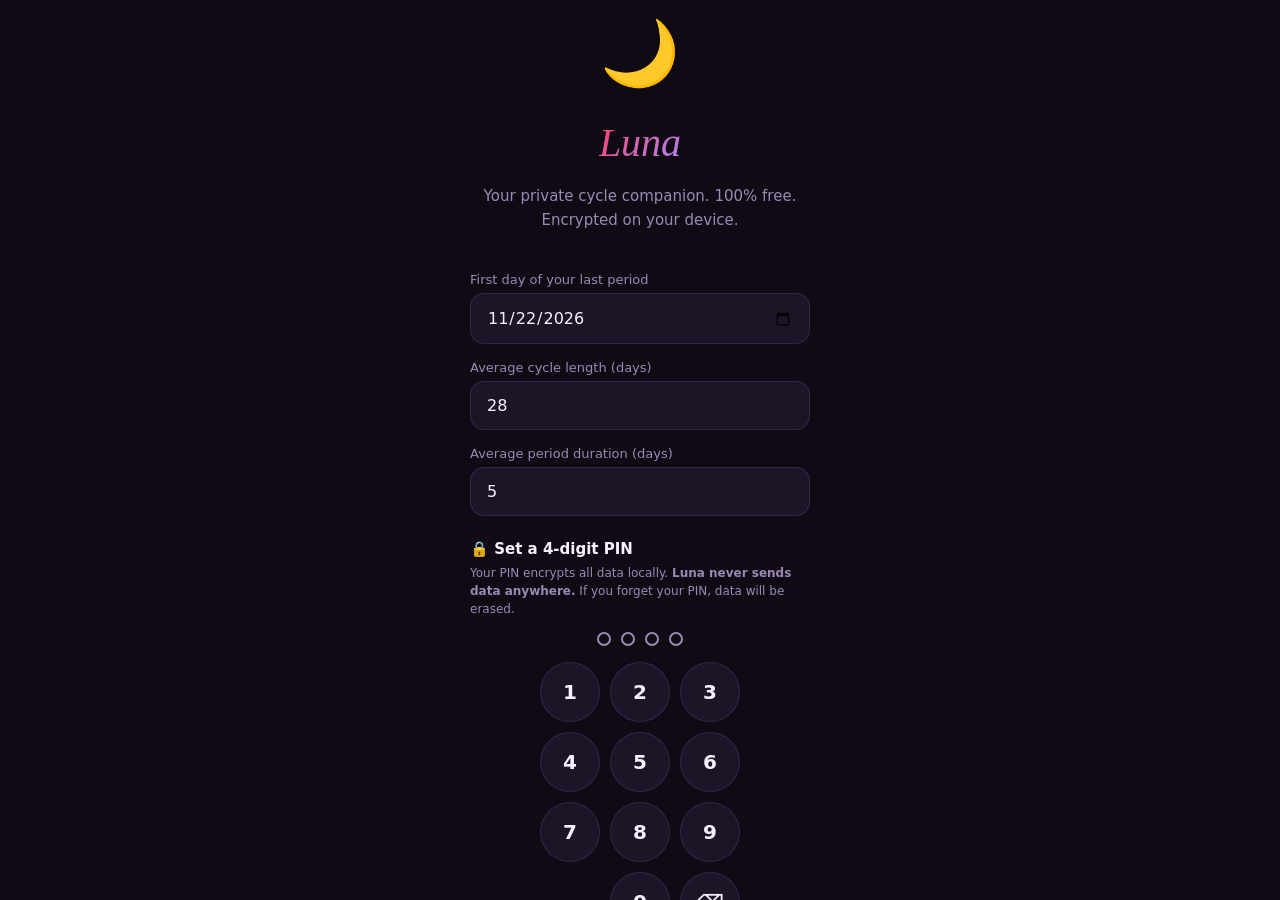
==== index.html @ b79078e2 "Enhance pain chart dropdowns: update styles for better visibility and user experience" ====
<!DOCTYPE html>
<html lang="en">
  <head>
    <meta charset="UTF-8" />
    <meta
      name="viewport"
      content="width=device-width, initial-scale=1.0, viewport-fit=cover"
    />

    <meta
      http-equiv="Content-Security-Policy"
      content="
    default-src 'none';
    script-src 'self' 'unsafe-inline';
    style-src 'self' 'unsafe-inline';
    font-src 'self' data:;
    img-src 'self' data:;
    manifest-src 'self';
    connect-src 'none';
    object-src 'none';
    base-uri 'self';
    form-action 'none';
  "
    />

    <meta name="apple-mobile-web-app-capable" content="yes" />
    <meta
      name="apple-mobile-web-app-status-bar-style"
      content="black-translucent"
    />
    <meta name="apple-mobile-web-app-title" content="Luna" />
    <meta
      name="description"
      content="Luna — Private, AES-encrypted period and cycle tracker. Zero data collection. Forever free."
    />

    <!-- Open Graph / Social Sharing -->
    <meta property="og:type" content="website" />
    <meta property="og:title" content="Luna — Private Period & Cycle Tracker" />
    <meta
      property="og:description"
      content="AES-encrypted period tracker. Track your cycle with complete privacy. No accounts, no tracking, forever free."
    />
    <meta property="og:url" content="https://luna-cycle.app" />
    <meta
      property="og:image"
      content="https://luna-cycle.app/icons/icon-192.png"
    />

    <!-- Twitter Card -->
    <meta name="twitter:card" content="summary_large_image" />
    <meta
      name="twitter:title"
      content="Luna — Private Period & Cycle Tracker"
    />
    <meta
      name="twitter:description"
      content="AES-encrypted period tracker with zero data collection. Track your cycle privately, forever free."
    />
    <meta
      name="twitter:image"
      content="https://luna-cycle.app/icons/icon-192.png"
    />

    <!-- Canonical URL -->
    <link rel="canonical" href="https://luna-cycle.app" />

    <link rel="manifest" href="manifest.json" />
    <link rel="apple-touch-icon" href="icons/icon-192.png" />
    <title>Luna — Period & Cycle Calendar</title>

    <!-- JSON-LD Schema for Search Engines -->
    <script type="application/ld+json">
      {
        "@context": "https://schema.org",
        "@type": "SoftwareApplication",
        "name": "Luna",
        "description": "Private, AES-encrypted period and cycle tracker. Zero data collection, forever free.",
        "url": "https://luna-cycle.app",
        "applicationCategory": "HealthApplication",
        "operatingSystem": "Web",
        "offers": {
          "@type": "Offer",
          "price": "0",
          "priceCurrency": "USD"
        },
        "aggregateRating": {
          "@type": "AggregateRating",
          "ratingValue": "5",
          "ratingCount": "1"
        },
        "image": "https://luna-cycle.app/icons/icon-192.png"
      }
    </script>

    <!-- PWA Install Prompt Listener - Must be early to catch the event -->
    <script>
      let deferredPrompt = null;

      // Check if app is already installed and hide button
      if (
        localStorage.getItem("luna_app_installed") === "true" ||
        window.matchMedia("(display-mode: standalone)").matches ||
        window.navigator.standalone === true
      ) {
        // Running as installed app or previously marked as installed
        window.addEventListener("DOMContentLoaded", () => {
          const btn = document.getElementById("install-btn");
          if (btn) btn.style.display = "none";
        });
      }

      window.addEventListener("beforeinstallprompt", (e) => {
        console.log(
          "✅ beforeinstallprompt event fired - PWA can be installed"
        );
        e.preventDefault();
        deferredPrompt = e;
      });

      window.addEventListener("appinstalled", () => {
        console.log("✅ App installed successfully");
        deferredPrompt = null;
        localStorage.setItem("luna_app_installed", "true");
        const btn = document.getElementById("install-btn");
        if (btn) btn.style.display = "none";
      });
    </script>

    <style>
      @font-face {
        font-family: "LunaDisplay";
        src: local("Georgia"), local("Times New Roman");
        font-weight: 400 700;
      }

      :root {
        --rose: #ff3d6b;
        --rose-light: #ff7096;
        --rose-pale: #ffe8ee;
        --coral: #ff6b4a;
        --amber: #ffb347;
        --lavender: #a78bfa;
        --teal: #2dd4bf;
        --fertile-green: #34d399;
        --ovulation: #f59e0b;
        --bg: #0f0a14;
        --bg2: #1a1025;
        --bg3: #231530;
        --card: #1e1428;
        --text: #f9f0ff;
        --text-muted: #9b89b4;
        --border: rgba(167, 139, 250, 0.15);
        --danger: #ff3d6b;
        --success: #34d399;
      }

      * {
        margin: 0;
        padding: 0;
        box-sizing: border-box;
        -webkit-tap-highlight-color: transparent;
      }

      body {
        font-family: "DM Sans", "Segoe UI", system-ui, sans-serif;
        background: var(--bg);
        color: var(--text);
        min-height: 100vh;
        overflow-x: hidden;
      }

      #app {
        position: relative;
        z-index: 1;
        max-width: 30rem;
        margin: 0 auto;
        padding: 0 0 6.25rem;
      }

      #lock-screen {
        position: fixed;
        inset: 0;
        background: var(--bg);
        z-index: 300;
        display: flex;
        flex-direction: column;
        align-items: center;
        justify-content: center;
        padding: 2rem 1.5rem;
        text-align: center;
      }
      #lock-screen.hidden {
        display: none;
      }

      .lock-icon {
        font-size: 3.5rem;
        margin-bottom: 1rem;
        animation: float 3s ease-in-out infinite;
      }
      @keyframes float {
        0%,
        100% {
          transform: translateY(0);
        }
        50% {
          transform: translateY(-0.5rem);
        }
      }

      .lock-logo {
        font-family: Georgia, serif;
        font-style: italic;
        font-size: 2.375rem;
        background: linear-gradient(135deg, var(--rose), var(--lavender));
        -webkit-background-clip: text;
        -webkit-text-fill-color: transparent;
        background-clip: text;
        margin-bottom: 0.5rem;
      }
      .lock-sub {
        font-size: 0.875rem;
        color: var(--text-muted);
        margin-bottom: 2rem;
        line-height: 1.6;
      }

      .pin-label {
        font-size: 0.8125rem;
        color: var(--text-muted);
        margin-bottom: 0.625rem;
      }
      .pin-dots {
        display: flex;
        gap: 0.875rem;
        justify-content: center;
        margin-bottom: 1.75rem;
      }
      .pin-dot {
        width: 1rem;
        height: 1rem;
        border-radius: 50%;
        border: 0.0625rem solid var(--text-muted);
        background: transparent;
        transition: all 0.2s;
      }
      .pin-dot.filled {
        background: var(--rose);
        border-color: var(--rose);
      }
      .pin-dot.error {
        background: var(--danger);
        border-color: var(--danger);
        animation: shake 0.4s ease;
      }
      @keyframes shake {
        0%,
        100% {
          transform: translateX(0);
        }
        25% {
          transform: translateX(-0.375rem);
        }
        75% {
          transform: translateX(0.375rem);
        }
      }

      .numpad {
        display: grid;
        grid-template-columns: repeat(3, 4.5rem);
        gap: 0.75rem;
        justify-content: center;
      }
      .num-btn {
        width: 4.5rem;
        height: 4.5rem;
        background: var(--card);
        border: 0.0625rem solid var(--border);
        border-radius: 50%;
        display: flex;
        flex-direction: column;
        align-items: center;
        justify-content: center;
        font-size: 1.375rem;
        font-weight: 600;
        cursor: pointer;
        transition: all 0.15s;
        user-select: none;
        color: var(--text);
      }
      .num-btn:active {
        transform: scale(0.88);
        background: rgba(255, 61, 107, 0.2);
        border-color: var(--rose);
      }
      .num-btn.del {
        font-size: 1.125rem;
      }
      .num-btn.empty {
        visibility: hidden;
      }

      .lock-error {
        margin-top: 1rem;
        font-size: 0.8125rem;
        color: var(--danger);
        min-height: 1.25rem;
        transition: opacity 0.3s;
      }

      .lock-first-time {
        margin-top: 1.25rem;
        font-size: 0.8125rem;
        color: var(--text-muted);
        line-height: 1.6;
      }
      .lock-first-time strong {
        color: var(--lavender);
      }

      #onboarding {
        position: fixed;
        inset: 0;
        background: var(--bg);
        z-index: 200;
        display: flex;
        flex-direction: column;
        align-items: center;
        justify-content: flex-start;
        padding: calc(env(safe-area-inset-top) + 1rem) 1.5rem
          calc(env(safe-area-inset-bottom) + 1.25rem);
        gap: 0.5rem;
        text-align: center;
        overflow-y: auto;
      }
      #onboarding.hidden {
        display: none;
      }

      .onboard-moon {
        font-size: 4rem;
        margin-bottom: 1.25rem;
        animation: pulse 3s ease-in-out infinite;
      }
      @keyframes pulse {
        0%,
        100% {
          transform: scale(1);
        }
        50% {
          transform: scale(1.08);
        }
      }
      .onboard-logo {
        font-family: Georgia, serif;
        font-style: italic;
        font-size: 2.5rem;
        background: linear-gradient(135deg, var(--rose), var(--lavender));
        -webkit-background-clip: text;
        -webkit-text-fill-color: transparent;
        background-clip: text;
        margin-bottom: 0.625rem;
      }
      .onboard-sub {
        font-size: 0.9375rem;
        color: var(--text-muted);
        margin-bottom: 2rem;
        line-height: 1.6;
        max-width: 20rem;
      }
      .onboard-form {
        width: 100%;
        max-width: 21.25rem;
        text-align: left;
      }
      .onboard-form label {
        font-size: 0.8125rem;
        color: var(--text-muted);
        display: block;
        margin-bottom: 0.375rem;
      }
      .onboard-form input {
        width: 100%;
        background: var(--card);
        border: 0.0625rem solid var(--border);
        border-radius: 0.875rem;
        padding: 0.875rem 1rem;
        color: var(--text);
        font-family: inherit;
        font-size: 1rem;
        outline: none;
        margin-bottom: 1rem;
        -webkit-appearance: none;
      }
      .onboard-form input:focus {
        border-color: rgba(255, 61, 107, 0.6);
      }

      .pin-setup-title {
        font-size: 0.9375rem;
        font-weight: 600;
        margin: 0.5rem 0 0.375rem;
        color: var(--text);
      }
      .pin-setup-sub {
        font-size: 0.75rem;
        color: var(--text-muted);
        margin-bottom: 0.875rem;
        line-height: 1.5;
      }

      .setup-pin-wrap {
        display: flex;
        gap: 0.625rem;
        justify-content: center;
        margin-bottom: 1rem;
      }
      .setup-pin-dot {
        width: 0.875rem;
        height: 0.875rem;
        border-radius: 50%;
        border: 0.125rem solid var(--text-muted);
        background: transparent;
        transition: all 0.2s;
      }
      .setup-pin-dot.filled {
        background: var(--lavender);
        border-color: var(--lavender);
      }

      .onboard-numpad {
        display: grid;
        grid-template-columns: repeat(3, 3.75rem);
        gap: 0.625rem;
        justify-content: center;
        margin-bottom: 1rem;
      }
      .onboard-numpad .num-btn {
        width: 3.75rem;
        height: 3.75rem;
        font-size: 1.25rem;
      }

      .onboard-start {
        width: 100%;
        background: linear-gradient(135deg, var(--rose), #c82050);
        color: white;
        border: none;
        border-radius: 1rem;
        padding: 1rem;
        font-family: inherit;
        font-size: 1rem;
        font-weight: 600;
        cursor: pointer;
        transition: all 0.2s;
        margin-top: 0.25rem;
      }
      .onboard-start:active {
        transform: scale(0.97);
      }
      .onboard-start:disabled {
        opacity: 0.4;
        cursor: not-allowed;
      }
      .privacy-note {
        font-size: 0.6875rem;
        color: var(--text-muted);
        margin-top: 0.875rem;
        line-height: 1.6;
        max-width: 20rem;
      }
      .privacy-note span {
        color: var(--teal);
      }

      #timeout-banner {
        position: fixed;
        top: 0;
        left: 50%;
        transform: translateX(-50%);
        width: 100%;
        max-width: 30rem;
        background: rgba(245, 158, 11, 0.15);
        border-bottom: 0.0625rem solid rgba(245, 158, 11, 0.4);
        padding: 0.625rem 1rem;
        font-size: 0.8125rem;
        color: var(--amber);
        display: none;
        z-index: 99;
        text-align: center;
      }
      #timeout-banner.visible {
        display: block;
      }

      #modal-overlay {
        position: fixed;
        inset: 0;
        background: rgba(0, 0, 0, 0.7);
        backdrop-filter: blur(0.5rem);
        z-index: 400;
        display: flex;
        align-items: center;
        justify-content: center;
        padding: 1.5rem;
        opacity: 0;
        pointer-events: none;
        transition: opacity 0.2s;
      }
      #modal-overlay.visible {
        opacity: 1;
        pointer-events: all;
      }
      .modal-box {
        background: var(--card);
        border: 0.0625rem solid var(--border);
        border-radius: 1.5rem;
        padding: 1.75rem 1.5rem;
        max-width: 20rem;
        width: 100%;
        text-align: center;
        transform: translateY(1.25rem);
        transition: transform 0.25s;
      }
      #modal-overlay.visible .modal-box {
        transform: translateY(0);
      }
      .modal-icon {
        font-size: 2.5rem;
        margin-bottom: 0.75rem;
      }
      .modal-title {
        font-family: Georgia, serif;
        font-size: 1.25rem;
        margin-bottom: 0.5rem;
      }
      .modal-msg {
        font-size: 0.875rem;
        color: var(--text-muted);
        line-height: 1.6;
        margin-bottom: 1.375rem;
      }
      .modal-btns {
        display: flex;
        gap: 0.625rem;
      }
      .modal-btn {
        flex: 1;
        padding: 0.8125rem;
        border-radius: 0.875rem;
        border: none;
        font-family: inherit;
        font-size: 0.875rem;
        font-weight: 600;
        cursor: pointer;
        transition: all 0.2s;
      }
      .modal-btn.primary {
        background: linear-gradient(135deg, var(--rose), #c82050);
        color: white;
      }
      .modal-btn.secondary {
        background: rgba(255, 255, 255, 0.08);
        color: var(--text);
      }
      .modal-btn:active {
        transform: scale(0.95);
      }

      .header {
        padding: 1.25rem 1.25rem 0;
        display: flex;
        align-items: center;
        justify-content: space-between;
      }
      .logo {
        font-family: Georgia, serif;
        font-style: italic;
        font-size: 1.75rem;
        background: linear-gradient(135deg, var(--rose), var(--lavender));
        -webkit-background-clip: text;
        -webkit-text-fill-color: transparent;
        background-clip: text;
      }

      .status-card {
        margin: 1.25rem 1rem 0;
        background: linear-gradient(135deg, #2a1040 0%, #1a0828 100%);
        border: 0.0625rem solid var(--border);
        border-radius: 1.5rem;
        padding: 1.375rem 1.375rem 1.25rem;
        position: relative;
        overflow: hidden;
      }
      .status-phase {
        font-size: 0.75rem;
        text-transform: uppercase;
        letter-spacing: 0.125rem;
        color: var(--text-muted);
        margin-bottom: 0.375rem;
      }
      .status-title {
        font-family: Georgia, serif;
        font-size: 1.625rem;
        font-weight: 700;
        margin-bottom: 0.25rem;
      }
      .status-subtitle {
        font-size: 0.875rem;
        color: var(--text-muted);
        margin-bottom: 1.125rem;
      }
      .status-row {
        display: flex;
        gap: 0.75rem;
      }
      .status-pill {
        flex: 1;
        background: rgba(255, 255, 255, 0.07);
        border-radius: 0.875rem;
        padding: 0.625rem 0.75rem;
        text-align: center;
      }
      .status-pill .val {
        font-size: 1.375rem;
        font-weight: 600;
        line-height: 1;
      }
      .status-pill .lbl {
        font-size: 0.6875rem;
        color: var(--text-muted);
        margin-top: 0.1875rem;
      }

      .cycle-bar-wrap {
        margin: 1.125rem 1rem 0;
        background: var(--card);
        border: 0.0625rem solid var(--border);
        border-radius: 1rem;
        padding: 1rem 1.125rem;
      }
      .cycle-bar-labels {
        display: flex;
        justify-content: space-between;
        font-size: 0.6875rem;
        color: var(--text-muted);
        margin-bottom: 0.625rem;
        text-transform: uppercase;
        letter-spacing: 0.0625rem;
      }
      .cycle-bar {
        height: 0.625rem;
        background: rgba(255, 255, 255, 0.08);
        border-radius: 999px;
        overflow: hidden;
        position: relative;
      }
      .bar-legend {
        display: flex;
        flex-wrap: wrap;
        gap: 0.5rem;
        margin-top: 0.75rem;
      }
      .legend-item {
        display: flex;
        align-items: center;
        gap: 0.3125rem;
        font-size: 0.6875rem;
        color: var(--text-muted);
      }
      .legend-dot {
        width: 0.5rem;
        height: 0.5rem;
        border-radius: 50%;
        flex-shrink: 0;
      }
      .today-marker {
        position: absolute;
        top: -0.1875rem;
        width: 0.125rem;
        height: 1rem;
        background: white;
        border-radius: 0.125rem;
      }

      .calendar-wrap {
        margin: 2rem 1rem 0;
      }
      .cal-header {
        display: flex;
        align-items: center;
        justify-content: space-between;
        margin-bottom: 1rem;
      }
      .cal-month {
        font-family: Georgia, serif;
        font-size: 1.25rem;
        font-weight: 700;
      }
      .cal-nav {
        display: flex;
        gap: 0.5rem;
      }
      .cal-nav-btn {
        width: 2.25rem;
        height: 2.25rem;
        background: var(--card);
        border: 0.0625rem solid var(--border);
        border-radius: 0.625rem;
        display: flex;
        align-items: center;
        justify-content: center;
        cursor: pointer;
        font-size: 1rem;
        transition: all 0.2s;
        color: var(--text);
      }
      .cal-nav-btn:active {
        transform: scale(0.9);
        background: var(--rose);
      }
      .cal-weekdays {
        display: grid;
        grid-template-columns: repeat(7, 1fr);
        text-align: center;
        font-size: 0.6875rem;
        text-transform: uppercase;
        letter-spacing: 0.0625rem;
        color: var(--text-muted);
        margin-bottom: 0.5rem;
        padding: 0 0.125rem;
      }
      .cal-grid {
        display: grid;
        grid-template-columns: repeat(7, 1fr);
        gap: 0.1875rem;
        padding: 0 0.125rem;
      }
      .cal-day {
        aspect-ratio: 1;
        display: flex;
        align-items: center;
        justify-content: center;
        border-radius: 50%;
        font-size: 0.875rem;
        font-weight: 500;
        cursor: pointer;
        position: relative;
        transition: all 0.18s;
        user-select: none;
      }
      .cal-day:active {
        transform: scale(0.85);
      }
      .cal-day.empty {
        pointer-events: none;
      }
      .cal-day.other-month {
        color: rgba(255, 255, 255, 0.2);
      }
      .cal-day.period {
        background: linear-gradient(
          135deg,
          rgba(255, 61, 107, 0.85),
          rgba(255, 107, 74, 0.85)
        );
        color: white;
      }
      .cal-day.fertile {
        background: rgba(52, 211, 153, 0.2);
        color: #34d399;
        border: 0.09375rem solid rgba(52, 211, 153, 0.4);
      }
      .cal-day.ovulation {
        background: rgba(245, 158, 11, 0.85);
        color: white;
      }
      .cal-day.predicted-period {
        background: rgba(255, 61, 107, 0.15);
        color: var(--rose-light);
        border: 0.09375rem dashed rgba(255, 61, 107, 0.5);
      }
      .cal-day.today::after {
        content: "";
        position: absolute;
        bottom: 0.125rem;
        width: 0.25rem;
        height: 0.25rem;
        background: white;
        border-radius: 50%;
      }
      .cal-day.has-log::before {
        content: "";
        position: absolute;
        top: 0.125rem;
        right: 0.125rem;
        width: 0.3125rem;
        height: 0.3125rem;
        background: var(--lavender);
        border-radius: 50%;
      }
      .cal-day.selected-log {
        box-shadow: 0 0 0 0.15625rem var(--lavender);
      }

      .log-panel {
        margin: 0.875rem 1rem 0;
        background: var(--card);
        border: 0.0625rem solid var(--border);
        border-radius: 1.25rem;
        padding: 1.125rem;
        display: none;
        animation: slideUp 0.25s ease;
      }
      .log-panel.visible {
        display: block;
      }
      @keyframes slideUp {
        from {
          opacity: 0;
          transform: translateY(0.75rem);
        }
        to {
          opacity: 1;
          transform: translateY(0);
        }
      }
      .log-date-title {
        font-family: Georgia, serif;
        font-size: 1.125rem;
        margin-bottom: 0.875rem;
      }
      .log-options {
        display: grid;
        grid-template-columns: repeat(3, 1fr);
        gap: 0.5rem;
        margin-bottom: 0.875rem;
      }
      .log-btn {
        padding: 0.625rem 0.375rem;
        border-radius: 0.75rem;
        text-align: center;
        background: rgba(255, 255, 255, 0.06);
        border: 0.09375rem solid var(--border);
        cursor: pointer;
        font-size: 0.75rem;
        transition: all 0.2s;
        user-select: none;
      }
      .log-btn .icon {
        font-size: 1.25rem;
        display: block;
        margin-bottom: 0.25rem;
      }
      #log-flow-icon {
        display: block;
        white-space: nowrap;
        letter-spacing: -0.22em;
        color: var(--rose);
      }
      .log-btn:active {
        transform: scale(0.93);
      }
      .log-btn.active-flow {
        border-color: var(--rose);
        background: rgba(255, 61, 107, 0.15);
        color: var(--rose-light);
      }
      .log-btn.active-symptom {
        border-color: var(--lavender);
        background: rgba(167, 139, 250, 0.15);
        color: var(--lavender);
      }
      .log-btn.active-mood {
        border-color: var(--teal);
        background: rgba(45, 212, 191, 0.15);
        color: var(--teal);
      }
      .log-btn.mood-btn {
        grid-column: auto;
      }
      .mood-sub {
        display: block;
        font-size: 0.6875rem;
        color: var(--text-muted);
        margin-top: 0.125rem;
      }
      .mood-modal-wrap {
        margin-top: 0.5rem;
      }
      .mood-modal-value {
        font-size: 0.8125rem;
        margin-bottom: 0.5rem;
        color: var(--text-muted);
      }
      .mood-modal-slider {
        width: 100%;
        cursor: pointer;
      }
      .flow-modal-wrap {
        margin-top: 0.5rem;
      }
      .flow-modal-value {
        font-size: 0.8125rem;
        margin-bottom: 0.5rem;
        color: var(--text-muted);
        white-space: nowrap;
        letter-spacing: -0.22em;
      }
      .flow-modal-slider {
        width: 100%;
        cursor: pointer;
      }
      .pain-modal-wrap {
        margin-top: 0.5rem;
      }
      .pain-modal-value {
        font-size: 0.8125rem;
        margin-bottom: 0.5rem;
        color: var(--text-muted);
      }
      .pain-modal-slider {
        width: 100%;
        cursor: pointer;
      }
      .log-note {
        width: 100%;
        background: rgba(255, 255, 255, 0.05);
        border: 0.0625rem solid var(--border);
        border-radius: 0.75rem;
        padding: 0.625rem 0.875rem;
        color: var(--text);
        font-family: inherit;
        font-size: 0.875rem;
        resize: none;
        outline: none;
        margin-bottom: 0.625rem;
      }
      .log-note:focus {
        border-color: rgba(167, 139, 250, 0.5);
      }
      .log-save-btn {
        width: 100%;
        background: linear-gradient(135deg, var(--rose), #c82050);
        color: white;
        border: none;
        border-radius: 0.875rem;
        padding: 0.8125rem;
        font-family: inherit;
        font-size: 0.9375rem;
        font-weight: 600;
        cursor: pointer;
        transition: all 0.2s;
      }
      .log-save-btn:active {
        transform: scale(0.97);
      }
      .note-limit {
        font-size: 0.6875rem;
        color: var(--text-muted);
        text-align: right;
        margin-top: -0.5rem;
        margin-bottom: 0.5rem;
      }

      .insights-wrap {
        margin: 1rem 1rem 0;
        display: none;
      }
      .insights-wrap.visible {
        display: block;
      }
      .insight-card {
        background: var(--card);
        border: 0.0625rem solid var(--border);
        border-radius: 1.25rem;
        padding: 1.125rem;
        margin-bottom: 0.75rem;
      }
      .insight-card h3 {
        font-family: Georgia, serif;
        font-size: 1rem;
        margin-bottom: 0.75rem;
      }
      .stat-grid {
        display: grid;
        grid-template-columns: 1fr 1fr;
        gap: 0.625rem;
      }
      .stat-box {
        background: rgba(255, 255, 255, 0.05);
        border-radius: 0.875rem;
        padding: 0.875rem;
        text-align: center;
      }
      .stat-box .big {
        font-size: 1.75rem;
        font-weight: 700;
        line-height: 1;
        margin-bottom: 0.25rem;
      }
      .stat-box .sm {
        font-size: 0.6875rem;
        color: var(--text-muted);
        text-transform: uppercase;
        letter-spacing: 0.0625rem;
      }
      .history-row {
        display: flex;
        justify-content: space-between;
        align-items: center;
        padding: 0.625rem 0;
        border-bottom: 0.0625rem solid var(--border);
        font-size: 0.875rem;
      }
      .history-row:last-child {
        border-bottom: none;
      }
      .history-len {
        font-weight: 600;
        padding: 0.1875rem 0.625rem;
        border-radius: 0.5rem;
        font-size: 0.8125rem;
      }
      .info-box {
        background: rgba(167, 139, 250, 0.1);
        border: 0.0625rem solid rgba(167, 139, 250, 0.25);
        border-radius: 0.875rem;
        padding: 0.875rem;
        font-size: 0.8125rem;
        color: #c4b5fd;
        line-height: 1.6;
      }

      .settings-wrap {
        margin: 1rem 1rem 0;
        display: none;
      }
      .settings-wrap.visible {
        display: block;
      }
      .settings-section {
        background: var(--card);
        border: 0.0625rem solid var(--border);
        border-radius: 1.25rem;
        padding: 1.125rem;
        margin-bottom: 0.75rem;
      }
      .settings-section h3 {
        font-family: Georgia, serif;
        font-size: 1rem;
        margin-bottom: 1rem;
      }
      .field-label {
        font-size: 0.8125rem;
        color: var(--text-muted);
        margin-bottom: 0.375rem;
      }
      .field-input {
        width: 100%;
        background: rgba(255, 255, 255, 0.06);
        border: 0.0625rem solid var(--border);
        border-radius: 0.75rem;
        padding: 0.75rem 0.875rem;
        color: var(--text);
        font-family: inherit;
        font-size: 0.9375rem;
        outline: none;
        margin-bottom: 0.875rem;
        -webkit-appearance: none;
      }
      .field-input:focus {
        border-color: rgba(255, 61, 107, 0.5);
      }
      .apply-btn {
        width: 100%;
        background: linear-gradient(135deg, var(--rose), #c82050);
        color: white;
        border: none;
        border-radius: 0.875rem;
        padding: 0.8125rem;
        font-family: inherit;
        font-size: 0.9375rem;
        font-weight: 600;
        cursor: pointer;
        transition: all 0.2s;
      }
      .apply-btn:active {
        transform: scale(0.97);
      }
      .danger-btn {
        width: 100%;
        background: rgba(255, 61, 107, 0.1);
        border: 0.0625rem solid rgba(255, 61, 107, 0.4);
        color: var(--rose);
        border-radius: 0.875rem;
        padding: 0.8125rem;
        font-family: inherit;
        font-size: 0.9375rem;
        font-weight: 600;
        cursor: pointer;
        transition: all 0.2s;
        margin-top: 0.625rem;
      }
      .danger-btn:active {
        transform: scale(0.97);
      }
      .sec-badge {
        display: inline-flex;
        align-items: center;
        gap: 0.375rem;
        background: rgba(52, 211, 153, 0.12);
        border: 0.0625rem solid rgba(52, 211, 153, 0.3);
        border-radius: 0.5rem;
        padding: 0.25rem 0.625rem;
        font-size: 0.6875rem;
        color: var(--teal);
        margin-bottom: 0.75rem;
      }

      .bottom-nav {
        position: fixed;
        bottom: 0;
        left: 50%;
        transform: translateX(-50%);
        width: 100%;
        max-width: 30rem;
        background: rgba(26, 16, 37, 0.92);
        backdrop-filter: blur(1.25rem);
        -webkit-backdrop-filter: blur(1.25rem);
        border-top: 0.0625rem solid var(--border);
        display: flex;
        padding: 0.625rem 0 max(0.625rem, env(safe-area-inset-bottom));
        z-index: 100;
      }
      .bnav-item {
        flex: 1;
        display: flex;
        flex-direction: column;
        align-items: center;
        gap: 0.1875rem;
        cursor: pointer;
        font-size: 0.625rem;
        color: var(--text-muted);
        transition: all 0.2s;
        user-select: none;
        padding: 0.25rem 0;
      }
      .bnav-item .icon {
        width: 1.5rem;
        height: 1.5rem;
        display: flex;
        align-items: center;
        justify-content: center;
        stroke: currentColor;
        stroke-width: 1.5;
        fill: none;
        line-height: 1;
      }
      .bnav-item.active {
        color: var(--rose-light);
      }

      @media (min-width: 600px) {
        #app,
        .bottom-nav {
          max-width: 37.5rem;
        }
        .cal-day {
          font-size: 0.9375rem;
        }
      }
    </style>
  </head>
  <body>
    <div id="timeout-banner">
      ⏱️ Session expires in <span id="timeout-count">60</span>s of inactivity —
      tap to reset
    </div>

    <div id="modal-overlay">
      <div class="modal-box">
        <div class="modal-icon" id="modal-icon">⚠️</div>
        <div class="modal-title" id="modal-title">Are you sure?</div>
        <div class="modal-msg" id="modal-msg"></div>
        <div class="modal-btns">
          <button class="modal-btn secondary" id="modal-cancel">Cancel</button>
          <button class="modal-btn primary" id="modal-confirm">Confirm</button>
        </div>
      </div>
    </div>

    <div id="lock-screen">
      <div class="lock-icon" id="lock-icon">🔐</div>
      <div class="lock-logo">Luna</div>
      <div class="lock-sub" id="lock-sub">
        Enter your PIN to unlock<br />your private health data
      </div>
      <div class="pin-label" id="pin-label">PIN</div>
      <div class="pin-dots" id="pin-dots">
        <div class="pin-dot" id="d0"></div>
        <div class="pin-dot" id="d1"></div>
        <div class="pin-dot" id="d2"></div>
        <div class="pin-dot" id="d3"></div>
      </div>
      <div class="numpad" id="numpad">
        <div class="num-btn" onclick="pinInput('1')">1</div>
        <div class="num-btn" onclick="pinInput('2')">2</div>
        <div class="num-btn" onclick="pinInput('3')">3</div>
        <div class="num-btn" onclick="pinInput('4')">4</div>
        <div class="num-btn" onclick="pinInput('5')">5</div>
        <div class="num-btn" onclick="pinInput('6')">6</div>
        <div class="num-btn" onclick="pinInput('7')">7</div>
        <div class="num-btn" onclick="pinInput('8')">8</div>
        <div class="num-btn" onclick="pinInput('9')">9</div>
        <div class="num-btn empty"></div>
        <div class="num-btn" onclick="pinInput('0')">0</div>
        <div class="num-btn del" onclick="pinDelete()">⌫</div>
      </div>
      <div class="lock-error" id="lock-error"></div>
      <div style="text-align: center; margin-top: 1.25rem">
        <button
          onclick="forgotPinFlow()"
          style="
            background: none;
            border: none;
            color: var(--text-muted);
            font-size: 0.8125rem;
            cursor: pointer;
            text-decoration: underline;
            padding: 0;
          "
        >
          Forgot PIN?
        </button>
      </div>
    </div>

    <!-- ONBOARDING -->
    <div id="onboarding" class="hidden">
      <div class="onboard-moon">🌙</div>
      <div class="onboard-logo">Luna</div>
      <p class="onboard-sub">
        Your private cycle companion. 100% free. Encrypted on your device.
      </p>
      <div class="onboard-form">
        <label for="ob-last-period">First day of your last period</label>
        <input type="date" id="ob-last-period" autocomplete="off" />
        <label for="ob-cycle-len">Average cycle length (days)</label>
        <input
          type="number"
          id="ob-cycle-len"
          value="28"
          min="20"
          max="45"
          autocomplete="off"
        />
        <label for="ob-period-dur">Average period duration (days)</label>
        <input
          type="number"
          id="ob-period-dur"
          value="5"
          min="1"
          max="10"
          autocomplete="off"
        />

        <div class="pin-setup-title">🔒 Set a 4-digit PIN</div>
        <div class="pin-setup-sub">
          Your PIN encrypts all data locally.
          <strong>Luna never sends data anywhere.</strong> If you forget your
          PIN, data will be erased.
        </div>
        <div class="setup-pin-wrap" id="setup-pin-dots">
          <div class="setup-pin-dot" id="sp0"></div>
          <div class="setup-pin-dot" id="sp1"></div>
          <div class="setup-pin-dot" id="sp2"></div>
          <div class="setup-pin-dot" id="sp3"></div>
        </div>
        <div class="onboard-numpad">
          <div class="num-btn" onclick="setupPinInput('1')">1</div>
          <div class="num-btn" onclick="setupPinInput('2')">2</div>
          <div class="num-btn" onclick="setupPinInput('3')">3</div>
          <div class="num-btn" onclick="setupPinInput('4')">4</div>
          <div class="num-btn" onclick="setupPinInput('5')">5</div>
          <div class="num-btn" onclick="setupPinInput('6')">6</div>
          <div class="num-btn" onclick="setupPinInput('7')">7</div>
          <div class="num-btn" onclick="setupPinInput('8')">8</div>
          <div class="num-btn" onclick="setupPinInput('9')">9</div>
          <div class="num-btn empty"></div>
          <div class="num-btn" onclick="setupPinInput('0')">0</div>
          <div class="num-btn del" onclick="setupPinDelete()">⌫</div>
        </div>
        <button
          class="onboard-start"
          id="onboard-start-btn"
          onclick="startApp()"
          disabled
        >
          Start Tracking ✨
        </button>
      </div>
      <p class="privacy-note">
        🔒 <span>AES-256-GCM encrypted.</span> Data never leaves your device. No
        accounts, no tracking, forever free.
      </p>
    </div>

    <!-- MAIN APP -->
    <div id="app" style="display: none">
      <div class="header">
        <div class="logo">Luna</div>
        <button
          id="install-btn"
          onclick="installApp()"
          style="
            background: linear-gradient(135deg, var(--rose), var(--coral));
            border: none;
            color: white;
            padding: 0.5rem 1rem;
            border-radius: 0.5rem;
            font-size: 0.75rem;
            font-weight: 600;
            cursor: pointer;
            transition: opacity 0.2s;
          "
        >
          Install App
        </button>
      </div>

      <!-- In-app Reminder Banner -->
      <div
        id="reminder-banner"
        style="
          display: none;
          background: linear-gradient(135deg, var(--amber), #f59e0b);
          padding: 0.875rem 1.25rem;
          border-radius: 0.75rem;
          margin: 0 1.25rem 1rem;
          color: white;
          font-weight: 600;
          text-align: center;
        "
      >
        ⏰ <span id="reminder-text">Your period is expected soon</span>
      </div>

      <div class="status-card">
        <div class="status-phase" id="status-phase">Current Phase</div>
        <div class="status-title" id="status-title">—</div>
        <div class="status-subtitle" id="status-subtitle">Loading…</div>
        <div class="status-row">
          <div class="status-pill">
            <div class="val" id="cycle-day">—</div>
            <div class="lbl">Cycle Day</div>
          </div>
          <div class="status-pill">
            <div class="val" id="days-until-next">—</div>
            <div class="lbl">Until Next</div>
          </div>
          <div class="status-pill">
            <div class="val" id="cycle-len-disp">—</div>
            <div class="lbl">Avg Length</div>
          </div>
        </div>
      </div>

      <div class="cycle-bar-wrap">
        <div class="cycle-bar-labels">
          <span>Day 1</span><span id="bar-cycle-end">Day 28</span>
        </div>
        <div class="cycle-bar" id="cycle-bar"></div>
        <div class="bar-legend">
          <div class="legend-item">
            <div class="legend-dot" style="background: var(--rose)"></div>
            Period
          </div>
          <div class="legend-item">
            <div
              class="legend-dot"
              style="background: var(--fertile-green)"
            ></div>
            Fertile
          </div>
          <div class="legend-item">
            <div class="legend-dot" style="background: var(--ovulation)"></div>
            Ovulation
          </div>
          <div class="legend-item">
            <div class="legend-dot" style="background: var(--lavender)"></div>
            Luteal
          </div>
        </div>
      </div>

      <!-- CALENDAR VIEW -->
      <div id="view-calendar">
        <div class="calendar-wrap">
          <div class="cal-header">
            <button class="cal-nav-btn" onclick="changeMonth(-1)">‹</button>
            <div class="cal-month" id="cal-month-label">—</div>
            <button class="cal-nav-btn" onclick="changeMonth(1)">›</button>
          </div>
          <div class="cal-weekdays">
            <div>Su</div>
            <div>Mo</div>
            <div>Tu</div>
            <div>We</div>
            <div>Th</div>
            <div>Fr</div>
            <div>Sa</div>
          </div>
          <div class="cal-grid" id="cal-grid"></div>
        </div>
        <div class="log-panel" id="log-panel">
          <div class="log-date-title" id="log-panel-date">Log for Today</div>
          <div class="log-options">
            <div class="log-btn" id="log-flow" onclick="showFlowModal()">
              <span class="icon" id="log-flow-icon">🩸</span>Flow
            </div>
            <div class="log-btn" id="log-headache" onclick="showPainModal()">
              <span class="icon" id="log-pain-icon">🤕</span>Pain
            </div>
            <div
              class="log-btn mood-btn"
              id="log-mood"
              onclick="showMoodModal()"
            >
              <span class="icon" id="log-mood-icon">😐</span>Mood
            </div>
          </div>
          <textarea
            class="log-note"
            id="log-note"
            rows="2"
            placeholder="Add a note…"
            maxlength="500"
            oninput="updateNoteCount()"
          ></textarea>
          <div class="note-limit" id="note-limit">0 / 500</div>
          <button class="log-save-btn" onclick="saveLog()">Save Entry</button>
        </div>
      </div>

      <!-- INSIGHTS VIEW -->
      <div class="insights-wrap" id="view-insights">
        <div class="insight-card">
          <h3>Cycle Stats</h3>
          <div class="stat-grid">
            <div class="stat-box">
              <div class="big" id="avg-cycle" style="color: var(--rose)">—</div>
              <div class="sm">Avg Length</div>
            </div>
            <div class="stat-box">
              <div class="big" id="avg-period" style="color: var(--lavender)">
                —
              </div>
              <div class="sm">Avg Period</div>
            </div>
            <div class="stat-box">
              <div class="big" id="tracked-cycles" style="color: var(--teal)">
                —
              </div>
              <div class="sm">Cycles Logged</div>
            </div>
            <div class="stat-box">
              <div
                class="big"
                id="fertile-window"
                style="color: var(--fertile-green)"
              >
                —
              </div>
              <div class="sm">Fertile Days</div>
            </div>
          </div>
        </div>
        <div class="insight-card">
          <h3>Symptom Tracking</h3>
          <div
            style="
              margin-bottom: 1rem;
              display: flex;
              gap: 0.5rem;
              align-items: center;
            "
          >
            <select
              id="pain-view-month"
              onchange="updatePainChart()"
              style="
                flex: 1;
                padding: 0.5rem;
                font-size: 0.875rem;
                background: rgba(255, 255, 255, 0.1);
                border: 1px solid rgba(255, 255, 255, 0.2);
                border-radius: 0.5rem;
                color: white;
                cursor: pointer;
              "
            >
              <option value="" style="background: #1a1a2e; color: white">
                All Months
              </option>
              <option value="0" style="background: #1a1a2e; color: white">
                January
              </option>
              <option value="1" style="background: #1a1a2e; color: white">
                February
              </option>
              <option value="2" style="background: #1a1a2e; color: white">
                March
              </option>
              <option value="3" style="background: #1a1a2e; color: white">
                April
              </option>
              <option value="4" style="background: #1a1a2e; color: white">
                May
              </option>
              <option value="5" style="background: #1a1a2e; color: white">
                June
              </option>
              <option value="6" style="background: #1a1a2e; color: white">
                July
              </option>
              <option value="7" style="background: #1a1a2e; color: white">
                August
              </option>
              <option value="8" style="background: #1a1a2e; color: white">
                September
              </option>
              <option value="9" style="background: #1a1a2e; color: white">
                October
              </option>
              <option value="10" style="background: #1a1a2e; color: white">
                November
              </option>
              <option value="11" style="background: #1a1a2e; color: white">
                December
              </option>
            </select>
            <select
              id="pain-view-year"
              onchange="updatePainChart()"
              style="
                flex: 1;
                padding: 0.5rem;
                font-size: 0.875rem;
                background: rgba(255, 255, 255, 0.1);
                border: 1px solid rgba(255, 255, 255, 0.2);
                border-radius: 0.5rem;
                color: white;
                cursor: pointer;
              "
            ></select>
          </div>
          <div id="pain-chart-container">
            <canvas
              id="pain-chart"
              style="width: 100%; max-height: 300px"
            ></canvas>
          </div>
          <div
            style="
              margin-top: 1rem;
              font-size: 0.75rem;
              color: var(--text-muted);
            "
          >
            <div
              style="
                display: flex;
                gap: 1rem;
                flex-wrap: wrap;
                justify-content: center;
              "
            >
              <span style="color: #ff3d6b">▮ Period</span>
              <span style="color: #ffd700">▮ Ovulation</span>
              <span style="color: #ff3d6b">▮ Flow</span>
              <span style="color: #ff6b4a">▮ Pain</span>
              <span style="color: #8b7fe8">▮ Mood</span>
            </div>
          </div>
        </div>
        <div class="insight-card">
          <h3>How Luna Works</h3>
          <div class="info-box">
            Luna estimates your fertile window by tracking cycle patterns.
            <strong>Ovulation</strong> is estimated ~14 days before your next
            period. <strong>Fertile days</strong> are calculated as day 8
            through (cycle length − 11).<br /><br />
            For regular 28-day cycles, this means days 8–17 are typically
            fertile, with ovulation around day 14.<br /><br />
            ⚠️ <strong>This is an estimation tool only.</strong> Not for
            contraception. Stress, illness &amp; medications can shift timing.
          </div>
        </div>
        <div class="insight-card">
          <h3>Cycle History</h3>
          <div id="cycle-history">
            <p style="color: var(--text-muted); font-size: 0.875rem">
              No history yet.
            </p>
          </div>
        </div>
      </div>

      <!-- SETTINGS VIEW -->
      <div class="settings-wrap" id="view-settings">
        <div class="settings-section">
          <h3>Cycle Settings</h3>
          <div class="field-label">Last period start date</div>
          <input
            class="field-input"
            type="date"
            id="s-last-period"
            autocomplete="off"
          />
          <div class="field-label">Average cycle length (days)</div>
          <input
            class="field-input"
            type="number"
            id="s-cycle-len"
            min="20"
            max="45"
            autocomplete="off"
          />
          <div class="field-label">Period duration (days)</div>
          <input
            class="field-input"
            type="number"
            id="s-period-dur"
            min="1"
            max="10"
            autocomplete="off"
          />
          <button class="apply-btn" onclick="applySettings()">
            Update Predictions
          </button>
        </div>
        <div class="settings-section">
          <h3>Security &amp; Privacy</h3>
          <div class="sec-badge">AES-256-GCM Encrypted</div>
          <div class="info-box" style="margin-bottom: 0.75rem">
            All data is encrypted with your PIN before being stored. Luna uses
            the <strong>Web Crypto API</strong> — the same standard used by
            browsers for HTTPS.<br /><br />
            Zero data is sent to any server. No accounts. No analytics.
          </div>
          <button
            class="apply-btn"
            onclick="showChangePinModal()"
            style="
              background: linear-gradient(135deg, var(--lavender), #6d28d9);
              margin-bottom: 0;
            "
          >
            Change PIN
          </button>
          <button
            class="apply-btn"
            onclick="exportData()"
            style="
              background: linear-gradient(135deg, var(--teal), #0d9488);
              margin-top: 0.625rem;
              margin-bottom: 0.625rem;
            "
          >
            Export Encrypted Backup
          </button>
          <button
            class="apply-btn"
            onclick="importData()"
            style="
              background: linear-gradient(135deg, #34d399, #0d9488);
              margin-bottom: 0.625rem;
            "
          >
            Import Encrypted Backup
          </button>
          <div
            class="info-box"
            style="
              border-color: rgba(139, 92, 246, 0.35);
              background: rgba(139, 92, 246, 0.08);
              color: #c4b5fd;
              margin-bottom: 0.625rem;
            "
          >
            💾 <strong>Storage used:</strong>
            <span id="storage-usage">Calculating...</span>
          </div>
          <button class="danger-btn" onclick="confirmClear()">
            Erase All Data
          </button>
        </div>
        <div class="settings-section">
          <h3>Medical Disclaimer</h3>
          <div
            class="info-box"
            style="
              border-color: rgba(255, 179, 71, 0.35);
              background: rgba(255, 179, 71, 0.08);
              color: #fcd68a;
              margin-bottom: 0.75rem;
            "
          >
            ⚠️
            <strong
              >This app provides cycle estimations based on average biological
              patterns.</strong
            >
            It is <em>not</em> medical advice and must not be used as a
            substitute for professional medical consultation.<br /><br />
            Luna predicts your cycle by tracking patterns and estimating
            ovulation timing. Actual cycle timing can vary due to stress,
            illness, medications, and many other factors.<br /><br />
            Do <strong>not</strong> use this app as a contraceptive or fertility
            guarantee. Always consult a qualified healthcare professional for
            medical decisions.
          </div>
          <div
            class="info-box"
            style="
              border-color: rgba(52, 211, 153, 0.3);
              background: rgba(52, 211, 153, 0.07);
              color: #6ee7b7;
            "
          >
            <strong>Privacy Guarantee</strong><br /><br />
            Luna collects <strong>zero data</strong>. This app:<br />
            &nbsp;• Stores all data locally on your device only<br />
            &nbsp;• Has no servers, no accounts, no cloud storage<br />
            &nbsp;• Has no analytics, no tracking, no telemetry<br />
            &nbsp;• Has no ads, no third-party code<br />
            &nbsp;• Never transmits any data anywhere<br />
            &nbsp;• Is encrypted with your PIN via AES-256-GCM<br /><br />
            Your health data is yours alone.
          </div>
        </div>
        <div class="settings-section">
          <h3>About Luna</h3>
          <div class="info-box">
            Luna is free software built with care for privacy. Based on the
            <strong>Calendar Rhythm Method</strong> and
            <strong>Standard Days Method</strong> for cycle estimation. For
            informational purposes only.
          </div>
        </div>
      </div>
    </div>

    <div class="bottom-nav" id="bottom-nav" style="display: none">
      <div
        class="bnav-item active"
        id="bnav-calendar"
        onclick="switchTab('calendar')"
      >
        <span class="icon"
          ><svg
            viewBox="0 0 24 24"
            width="24"
            height="24"
            stroke="currentColor"
            stroke-width="1.5"
            fill="none"
            stroke-linecap="round"
          >
            <rect x="3" y="4" width="18" height="18" rx="2"></rect>
            <line x1="16" y1="2" x2="16" y2="6"></line>
            <line x1="8" y1="2" x2="8" y2="6"></line>
            <line x1="3" y1="10" x2="21" y2="10"></line></svg></span
        >Calendar
      </div>
      <div class="bnav-item" id="bnav-insights" onclick="switchTab('insights')">
        <span class="icon"
          ><svg
            viewBox="0 0 24 24"
            width="24"
            height="24"
            fill="none"
            xmlns="http://www.w3.org/2000/svg"
          >
            <path
              d="M21 21H3.8a.8.8 0 0 1-.8-.8V3"
              stroke="currentColor"
              stroke-width="1.5"
              stroke-miterlimit="10"
              stroke-linecap="round"
            ></path>
            <path
              d="M5.47 13.47a.75.75 0 1 0 1.06 1.06l-1.06-1.06ZM10 10l.53-.53a.75.75 0 0 0-1.06 0L10 10Zm4 4-.53.53a.75.75 0 0 0 1.06 0L14 14Zm7.53-6.47a.75.75 0 0 0-1.06-1.06l1.06 1.06Zm-15 7 4-4-1.06-1.06-4 4 1.06 1.06Zm2.94-4 4 4 1.06-1.06-4-4-1.06 1.06Zm5.06 4 7-7-1.06-1.06-7 7 1.06 1.06Z"
              stroke="currentColor"
              stroke-width="1"
              fill="none"
              stroke-linecap="round"
              stroke-linejoin="round"
            ></path></svg></span
        >Insights
      </div>
      <div class="bnav-item" id="bnav-settings" onclick="switchTab('settings')">
        <span class="icon"
          ><svg viewBox="0 0 50 50" width="24" height="24" fill="currentColor">
            <path
              d="M 22.205078 2 A 1.0001 1.0001 0 0 0 21.21875 2.8378906 L 20.246094 8.7929688 C 19.076509 9.1331971 17.961243 9.5922728 16.910156 10.164062 L 11.996094 6.6542969 A 1.0001 1.0001 0 0 0 10.708984 6.7597656 L 6.8183594 10.646484 A 1.0001 1.0001 0 0 0 6.7070312 11.927734 L 10.164062 16.873047 C 9.583454 17.930271 9.1142098 19.051824 8.765625 20.232422 L 2.8359375 21.21875 A 1.0001 1.0001 0 0 0 2.0019531 22.205078 L 2.0019531 27.705078 A 1.0001 1.0001 0 0 0 2.8261719 28.691406 L 8.7597656 29.742188 C 9.1064607 30.920739 9.5727226 32.043065 10.154297 33.101562 L 6.6542969 37.998047 A 1.0001 1.0001 0 0 0 6.7597656 39.285156 L 10.648438 43.175781 A 1.0001 1.0001 0 0 0 11.927734 43.289062 L 16.882812 39.820312 C 17.936999 40.39548 19.054994 40.857928 20.228516 41.201172 L 21.21875 47.164062 A 1.0001 1.0001 0 0 0 22.205078 48 L 27.705078 48 A 1.0001 1.0001 0 0 0 28.691406 47.173828 L 29.751953 41.1875 C 30.920633 40.838997 32.033372 40.369697 33.082031 39.791016 L 38.070312 43.291016 A 1.0001 1.0001 0 0 0 39.351562 43.179688 L 43.240234 39.287109 A 1.0001 1.0001 0 0 0 43.34375 37.996094 L 39.787109 33.058594 C 40.355783 32.014958 40.813915 30.908875 41.154297 29.748047 L 47.171875 28.693359 A 1.0001 1.0001 0 0 0 47.998047 27.707031 L 47.998047 22.207031 A 1.0001 1.0001 0 0 0 47.160156 21.220703 L 41.152344 20.238281 C 40.80968 19.078827 40.350281 17.974723 39.78125 16.931641 L 43.289062 11.933594 A 1.0001 1.0001 0 0 0 43.177734 10.652344 L 39.287109 6.7636719 A 1.0001 1.0001 0 0 0 37.996094 6.6601562 L 33.072266 10.201172 C 32.023186 9.6248101 30.909713 9.1579916 29.738281 8.8125 L 28.691406 2.828125 A 1.0001 1.0001 0 0 0 27.705078 2 L 22.205078 2 z M 23.056641 4 L 26.865234 4 L 27.861328 9.6855469 A 1.0001 1.0001 0 0 0 28.603516 10.484375 C 30.066026 10.848832 31.439607 11.426549 32.693359 12.185547 A 1.0001 1.0001 0 0 0 33.794922 12.142578 L 38.474609 8.7792969 L 41.167969 11.472656 L 37.835938 16.220703 A 1.0001 1.0001 0 0 0 37.796875 17.310547 C 38.548366 18.561471 39.118333 19.926379 39.482422 21.380859 A 1.0001 1.0001 0 0 0 40.291016 22.125 L 45.998047 23.058594 L 45.998047 26.867188 L 40.279297 27.871094 A 1.0001 1.0001 0 0 0 39.482422 28.617188 C 39.122545 30.069817 38.552234 31.434687 37.800781 32.685547 A 1.0001 1.0001 0 0 0 37.845703 33.785156 L 41.224609 38.474609 L 38.53125 41.169922 L 33.791016 37.84375 A 1.0001 1.0001 0 0 0 32.697266 37.808594 C 31.44975 38.567585 30.074755 39.148028 28.617188 39.517578 A 1.0001 1.0001 0 0 0 27.876953 40.3125 L 26.867188 46 L 23.052734 46 L 22.111328 40.337891 A 1.0001 1.0001 0 0 0 21.365234 39.53125 C 19.90185 39.170557 18.522094 38.59371 17.259766 37.835938 A 1.0001 1.0001 0 0 0 16.171875 37.875 L 11.46875 41.169922 L 8.7734375 38.470703 L 12.097656 33.824219 A 1.0001 1.0001 0 0 0 12.138672 32.724609 C 11.372652 31.458855 10.793319 30.079213 10.427734 28.609375 A 1.0001 1.0001 0 0 0 9.6328125 27.867188 L 4.0019531 26.867188 L 4.0019531 23.052734 L 9.6289062 22.117188 A 1.0001 1.0001 0 0 0 10.435547 21.373047 C 10.804273 19.898143 11.383325 18.518729 12.146484 17.255859 A 1.0001 1.0001 0 0 0 12.111328 16.164062 L 8.8261719 11.46875 L 11.523438 8.7734375 L 16.185547 12.105469 A 1.0001 1.0001 0 0 0 17.28125 12.148438 C 18.536908 11.394293 19.919867 10.822081 21.384766 10.462891 A 1.0001 1.0001 0 0 0 22.132812 9.6523438 L 23.056641 4 z M 25 17 C 20.593567 17 17 20.593567 17 25 C 17 29.406433 20.593567 33 25 33 C 29.406433 33 33 29.406433 33 25 C 33 20.593567 29.406433 17 25 17 z M 25 19 C 28.325553 19 31 21.674447 31 25 C 31 28.325553 28.325553 31 25 31 C 21.674447 31 19 28.325553 19 25 C 19 21.674447 21.674447 19 25 19 z"
            ></path></svg></span
        >Settings
      </div>
    </div>

    <script>
      "use strict";

      const STORE_KEY = "luna_enc_v1"; // encrypted blob
      const SALT_KEY = "luna_salt_v1"; // random salt (not secret)
      const PINHASH_KEY = "luna_ph_v1"; // HMAC of PIN for fast wrong-PIN detection
      const SCHEMA_VERSION = 1; // bump when state shape changes

      async function deriveKey(pin, salt) {
        const enc = new TextEncoder();
        const keyMat = await crypto.subtle.importKey(
          "raw",
          enc.encode(pin),
          "PBKDF2",
          false,
          ["deriveKey"]
        );
        return crypto.subtle.deriveKey(
          { name: "PBKDF2", salt, iterations: 250000, hash: "SHA-256" }, // ← 250k
          keyMat,
          { name: "AES-GCM", length: 256 },
          false,
          ["encrypt", "decrypt"]
        );
      }

      async function encryptData(data, pin, salt) {
        const key = await deriveKey(pin, salt);
        const iv = crypto.getRandomValues(new Uint8Array(12));
        const enc = new TextEncoder();
        // Schema envelope: version + payload. Allows future migrations.
        const envelope = JSON.stringify({ v: SCHEMA_VERSION, payload: data });
        const ct = await crypto.subtle.encrypt(
          { name: "AES-GCM", iv },
          key,
          enc.encode(envelope)
        );
        const combined = new Uint8Array(iv.byteLength + ct.byteLength);
        combined.set(iv, 0);
        combined.set(new Uint8Array(ct), iv.byteLength);
        return btoa(String.fromCharCode(...combined));
      }

      async function decryptData(b64, pin, salt) {
        const key = await deriveKey(pin, salt);
        const combined = Uint8Array.from(atob(b64), (c) => c.charCodeAt(0));
        const iv = combined.slice(0, 12);
        const ct = combined.slice(12);
        const pt = await crypto.subtle.decrypt(
          { name: "AES-GCM", iv },
          key,
          ct
        );
        const parsed = JSON.parse(new TextDecoder().decode(pt));
        // Schema version gate — future-proof for data shape changes
        if (parsed.v === undefined) {
          // Legacy blob (pre-schema): treat entire object as payload
          return parsed;
        }
        if (parsed.v !== SCHEMA_VERSION) {
          throw new Error(
            `Unsupported data schema version: ${parsed.v}. Please update the app.`
          );
        }
        return parsed.payload;
      }

      async function hashPin(pin, salt) {
        const enc = new TextEncoder();
        const keyMat = await crypto.subtle.importKey(
          "raw",
          enc.encode(pin),
          { name: "HMAC", hash: "SHA-256" },
          false,
          ["sign"]
        );
        const sig = await crypto.subtle.sign("HMAC", keyMat, salt);
        return btoa(String.fromCharCode(...new Uint8Array(sig)));
      }

      function getOrCreateSalt() {
        let s = localStorage.getItem(SALT_KEY);
        if (s) return Uint8Array.from(atob(s), (c) => c.charCodeAt(0));
        const salt = crypto.getRandomValues(new Uint8Array(16));
        localStorage.setItem(SALT_KEY, btoa(String.fromCharCode(...salt)));
        return salt;
      }

      let state = {
        lastPeriodStart: null,
        cycleLength: 28,
        periodDuration: 5,
        logs: {},
        cycleHistory: [],
        notificationDaysBefore: 0, // 0, 1, 2, or 3 days
      };

      let sessionPin = null; // PIN held only in JS memory (never persisted)
      let viewMonth = new Date();
      let selectedDate = null;
      let currentTab = "calendar";

      const SESSION_TIMEOUT_MS = 5 * 60 * 1000; // 5 minutes
      const WARN_AT_MS = SESSION_TIMEOUT_MS - 60000; // warn at 4 min
      let sessionTimer = null;
      let warnTimer = null;
      let lastActivity = Date.now();

      function resetSessionTimer() {
        lastActivity = Date.now();
        clearTimeout(sessionTimer);
        clearTimeout(warnTimer);
        hideBanner();
        warnTimer = setTimeout(() => {
          document.getElementById("timeout-banner").classList.add("visible");
          startCountdown(60);
        }, WARN_AT_MS);
        sessionTimer = setTimeout(() => {
          lockApp();
        }, SESSION_TIMEOUT_MS);
      }

      let countdownInterval = null;
      function startCountdown(seconds) {
        clearInterval(countdownInterval);
        let s = seconds;
        document.getElementById("timeout-count").textContent = s;
        countdownInterval = setInterval(() => {
          s--;
          document.getElementById("timeout-count").textContent = s;
          if (s <= 0) clearInterval(countdownInterval);
        }, 1000);
      }

      function hideBanner() {
        document.getElementById("timeout-banner").classList.remove("visible");
        clearInterval(countdownInterval);
      }

      // Reset on any user interaction
      [
        "touchstart",
        "touchend",
        "click",
        "keydown",
        "mousemove",
        "scroll",
      ].forEach((ev) =>
        document.addEventListener(
          ev,
          () => {
            if (sessionPin) resetSessionTimer();
          },
          { passive: true }
        )
      );
      document
        .getElementById("timeout-banner")
        .addEventListener("click", () => {
          hideBanner();
          resetSessionTimer();
        });

      function showModal({
        icon = "⚠️",
        title = "",
        msg = "",
        confirmText = "Confirm",
        cancelText = "Cancel",
        onConfirm,
        onCancel,
      } = {}) {
        document.getElementById("modal-icon").textContent = icon;
        document.getElementById("modal-title").textContent = title;
        document.getElementById("modal-msg").textContent = msg;
        const confirmBtn = document.getElementById("modal-confirm");
        const cancelBtn = document.getElementById("modal-cancel");
        confirmBtn.textContent = confirmText;
        cancelBtn.textContent = cancelText || "";
        cancelBtn.style.display = cancelText ? "" : "none";
        const overlay = document.getElementById("modal-overlay");
        overlay.classList.add("visible");
        confirmBtn.onclick = () => {
          overlay.classList.remove("visible");
          onConfirm && onConfirm();
        };
        cancelBtn.onclick = () => {
          overlay.classList.remove("visible");
          onCancel && onCancel();
        };
      }

      let pinBuffer = "";
      let pinAttempts = 0;
      let pinLockUntil = 0; // timestamp: locked until this ms (brute-force delay)
      const MAX_ATTEMPTS = 5;
      const LOCKOUT_MS = 60000; // 60-second lockout after 5 failed attempts

      function updatePinDots(buf, prefix = "d") {
        for (let i = 0; i < 4; i++) {
          const el = document.getElementById(prefix + i);
          if (!el) return;
          el.classList.toggle("filled", i < buf.length);
        }
      }

      function pinInput(digit) {
        if (pinBuffer.length >= 4) return;
        pinBuffer += digit;
        updatePinDots(pinBuffer);
        if (pinBuffer.length === 4) submitPin();
      }

      function pinDelete() {
        pinBuffer = pinBuffer.slice(0, -1);
        updatePinDots(pinBuffer);
        document.getElementById("lock-error").textContent = "";
      }

      async function submitPin() {
        const pin = pinBuffer;
        pinBuffer = "";
        updatePinDots("");

        // Brute-force time-delay: refuse entry while locked out
        if (pinLockUntil && Date.now() < pinLockUntil) {
          const secsLeft = Math.ceil((pinLockUntil - Date.now()) / 1000);
          document.getElementById(
            "lock-error"
          ).textContent = `Too many attempts. Try again in ${secsLeft}s.`;
          return;
        }

        const salt = getOrCreateSalt();
        const storedHash = localStorage.getItem(PINHASH_KEY);
        const attemptHash = await hashPin(pin, salt);

        if (attemptHash !== storedHash) {
          pinAttempts++;
          const remaining = MAX_ATTEMPTS - pinAttempts;
          const dots = document.querySelectorAll("#pin-dots .pin-dot");
          dots.forEach((d) => {
            d.classList.add("error");
            setTimeout(() => d.classList.remove("error"), 500);
          });
          if (remaining <= 0) {
            pinLockUntil = Date.now() + LOCKOUT_MS;
            document.getElementById("lock-error").textContent =
              "🚫 Too many attempts. Locked for 60 seconds.";
            setTimeout(() => {
              // After lockout period: reset and allow retry without erasing
              pinAttempts = 0;
              pinLockUntil = 0;
              document.getElementById("lock-error").textContent =
                "Lockout ended. Try again.";
            }, LOCKOUT_MS);
          } else {
            document.getElementById(
              "lock-error"
            ).textContent = `Incorrect PIN. ${remaining} attempt${
              remaining === 1 ? "" : "s"
            } remaining.`;
          }
          return;
        }

        // PIN correct — decrypt data
        const blob = localStorage.getItem(STORE_KEY);
        if (blob) {
          try {
            state = await decryptData(blob, pin, salt);
          } catch {
            document.getElementById("lock-error").textContent =
              "Decryption failed. Data may be corrupted.";
            return;
          }
        }
        pinAttempts = 0;
        sessionPin = pin;
        document.getElementById("lock-screen").classList.add("hidden");
        document.getElementById("app").style.display = "block";
        document.getElementById("bottom-nav").style.display = "flex";
        resetSessionTimer();
        viewMonth = new Date();
        updateStatusCard();
        renderCalendar();
        switchTab("calendar");
      }

      function lockApp() {
        sessionPin = null;
        state = {
          lastPeriodStart: null,
          cycleLength: 28,
          periodDuration: 5,
          logs: {},
          cycleHistory: [],
        };
        clearTimeout(sessionTimer);
        clearTimeout(warnTimer);
        clearInterval(countdownInterval);
        hideBanner();
        document.getElementById("app").style.display = "none";
        document.getElementById("bottom-nav").style.display = "none";
        document.getElementById("lock-screen").classList.remove("hidden");
        document.getElementById("log-panel").classList.remove("visible");
        pinBuffer = "";
        updatePinDots("");
        document.getElementById("lock-error").textContent = "";
      }

      function forgotPinFlow() {
        showModal({
          icon: "⚠️",
          title: "Forgot PIN?",
          msg: "This will permanently erase all your cycle data and reset Luna. This cannot be undone. Are you sure?",
          confirmText: "Yes, erase and reset",
          cancelText: "Cancel",
          onConfirm: () => {
            localStorage.clear();
            sessionStorage.clear();
            state = {
              lastPeriodStart: null,
              cycleLength: 28,
              periodDuration: 5,
              logs: {},
              cycleHistory: [],
            };
            pinAttempts = 0;
            pinLockUntil = 0;
            sessionPin = null;
            document.getElementById("lock-screen").classList.add("hidden");
            document.getElementById("onboarding").classList.remove("hidden");
            document.getElementById("app").style.display = "none";
            document.getElementById("bottom-nav").style.display = "none";
            document.getElementById("lock-error").textContent = "";
            showModal({
              icon: "✅",
              title: "Reset Complete",
              msg: "Luna has been reset. Please set a new PIN to get started.",
              cancelText: "",
              confirmText: "OK",
            });
          },
        });
      }

      async function save() {
        if (!sessionPin) return;
        const salt = getOrCreateSalt();
        const enc = await encryptData(state, sessionPin, salt);
        localStorage.setItem(STORE_KEY, enc);
      }

      let setupPin = "";

      function setupPinInput(digit) {
        if (setupPin.length >= 4) return;
        setupPin += digit;
        for (let i = 0; i < 4; i++) {
          const el = document.getElementById("sp" + i);
          if (el) el.classList.toggle("filled", i < setupPin.length);
        }
        if (setupPin.length === 4) {
          document.getElementById("onboard-start-btn").disabled = false;
        }
      }

      function setupPinDelete() {
        setupPin = setupPin.slice(0, -1);
        for (let i = 0; i < 4; i++) {
          const el = document.getElementById("sp" + i);
          if (el) el.classList.toggle("filled", i < setupPin.length);
        }
        document.getElementById("onboard-start-btn").disabled = true;
      }

      async function startApp() {
        const lp = document.getElementById("ob-last-period").value;
        const cl = parseInt(document.getElementById("ob-cycle-len").value);
        const pd = parseInt(document.getElementById("ob-period-dur").value);
        if (!lp) {
          showModal({
            icon: "📅",
            title: "Missing Date",
            msg: "Please enter the first day of your last period.",
            cancelText: "",
            confirmText: "OK",
          });
          return;
        }
        if (setupPin.length < 4) {
          showModal({
            icon: "🔢",
            title: "Set a PIN",
            msg: "Enter a 4-digit PIN to protect your data.",
            cancelText: "",
            confirmText: "OK",
          });
          return;
        }

        state.lastPeriodStart = lp;
        state.cycleLength = cl || 28;
        state.periodDuration = pd || 5;
        state.cycleHistory = [{ start: lp, length: cl || 28 }];
        sessionPin = setupPin;

        const salt = getOrCreateSalt();
        const pinHash = await hashPin(setupPin, salt);
        localStorage.setItem(PINHASH_KEY, pinHash);
        await save();

        document.getElementById("onboarding").classList.add("hidden");
        document.getElementById("lock-screen").classList.add("hidden");
        document.getElementById("app").style.display = "block";
        document.getElementById("bottom-nav").style.display = "flex";
        resetSessionTimer();
        viewMonth = new Date();
        updateStatusCard();
        renderCalendar();
        switchTab("calendar");
      }

      function toISO(date) {
        return `${date.getFullYear()}-${String(date.getMonth() + 1).padStart(
          2,
          "0"
        )}-${String(date.getDate()).padStart(2, "0")}`;
      }
      function fromISO(s) {
        const [y, m, d] = s.split("-").map(Number);
        return new Date(y, m - 1, d);
      }
      function addDays(date, n) {
        const d = new Date(date);
        d.setDate(d.getDate() + n);
        return d;
      }
      function diffDays(a, b) {
        return Math.round((b - a) / 86400000);
      }
      function today() {
        return toISO(new Date());
      }

      function getCycleInfo() {
        if (!state.lastPeriodStart) return null;
        const startDate = fromISO(state.lastPeriodStart);
        const cl = state.cycleLength;
        const pd = state.periodDuration;
        const todayDate = new Date();
        todayDate.setHours(0, 0, 0, 0);

        let cycleStart = new Date(startDate);
        while (addDays(cycleStart, cl) <= todayDate)
          cycleStart = addDays(cycleStart, cl);

        const cycleDay = diffDays(cycleStart, todayDate) + 1;
        const nextPeriod = addDays(cycleStart, cl);
        const daysUntilNext = diffDays(todayDate, nextPeriod);

        // Standard Days Method: fertile days 8-19 (adjusted to cycle length)
        const fertileStart = Math.max(8, cl - 18);
        const fertileEnd = cl - 11;
        const ovulationDay = cl - 14;

        let phase = "Luteal";
        let phaseColor = "var(--lavender)";
        if (cycleDay >= 1 && cycleDay <= pd) {
          phase = "Menstruation";
          phaseColor = "var(--rose)";
        } else if (cycleDay < fertileStart) {
          phase = "Follicular";
          phaseColor = "var(--amber)";
        } else if (cycleDay === ovulationDay) {
          phase = "Ovulation Day";
          phaseColor = "var(--ovulation)";
        } else if (cycleDay >= fertileStart && cycleDay <= fertileEnd) {
          phase = "Fertile Window";
          phaseColor = "var(--fertile-green)";
        }

        return {
          cycleStart,
          cycleDay,
          nextPeriod,
          daysUntilNext,
          cl,
          pd,
          fertileStart,
          fertileEnd,
          ovulationDay,
          phase,
          phaseColor,
        };
      }

      /* Build 6 predicted cycle windows starting from lastPeriodStart */
      function calculatePredictions() {
        if (!state.lastPeriodStart) return [];
        const cl = state.cycleLength;
        const pd = state.periodDuration;
        const ovOffset = cl - 14;
        const fertStartOff = Math.max(8, cl - 18);
        const fertEndOff = cl - 11;
        const base = fromISO(state.lastPeriodStart);
        const predictions = [];

        for (let i = 0; i < 6; i++) {
          const periodStart = addDays(base, cl * i);
          const periodEnd = addDays(periodStart, pd - 1);
          const ovulation = addDays(periodStart, ovOffset);
          const fertileStart = addDays(periodStart, fertStartOff);
          const fertileEnd = addDays(periodStart, fertEndOff);
          predictions.push({
            periodStart,
            periodEnd,
            ovulation,
            fertileStart,
            fertileEnd,
          });
        }
        return predictions;
      }

      /* Classify a date string across all 6 predicted windows */
      function getDayType(dateStr) {
        if (!state.lastPeriodStart) return "normal";
        const d = fromISO(dateStr);
        const preds = calculatePredictions();

        for (const p of preds) {
          if (d >= p.periodStart && d <= p.periodEnd) return "period";
          if (toISO(d) === toISO(p.ovulation)) return "ovulation";
          if (d >= p.fertileStart && d <= p.fertileEnd) return "fertile";
        }
        return "normal";
      }

      function isPredictedFuturePeriod(dateStr) {
        const d = fromISO(dateStr);
        const todayD = fromISO(today());
        if (d <= todayD) return false;
        return getDayType(dateStr) === "period";
      }

      function sanitize(str) {
        if (typeof str !== "string") return "";
        const div = document.createElement("div");
        div.textContent = str.slice(0, 500); // hard cap
        return div.innerHTML;
      }

      // Safe DOM text setter — uses textContent, never innerHTML for user data
      function safeText(id, value) {
        const el = document.getElementById(id);
        if (el) el.textContent = String(value);
      }

      function updateNoteCount() {
        const ta = document.getElementById("log-note");
        const el = document.getElementById("note-limit");
        if (ta && el) el.textContent = `${ta.value.length} / 500`;
      }

      let currentFlowValue = 1;
      let currentFlowSet = false;
      let currentMoodValue = 50;
      let currentMoodSet = false;
      let currentPainValue = 5;
      let currentPainSet = false;

      function normalizeFlowValue(value, fallback = 1) {
        const n = Number(value);
        if (!Number.isFinite(n)) return fallback;
        return Math.max(1, Math.min(3, Math.round(n)));
      }

      function getFlowValueFromLog(log) {
        if (!log) return null;
        if (typeof log.flow === "number" && Number.isFinite(log.flow)) {
          return normalizeFlowValue(log.flow, 1);
        }
        if (log.flow === true) return 1;
        return null;
      }

      function flowIconFromValue(value) {
        const v = normalizeFlowValue(value, 1);
        if (v === 1) return "🩸";
        if (v === 2) return "🩸🩸";
        return "🩸🩸🩸";
      }

      function flowLabelFromValue(value) {
        const v = normalizeFlowValue(value, 1);
        if (v === 1) return "🩸";
        if (v === 2) return "🩸🩸";
        return "🩸🩸🩸";
      }

      function updateFlowButtonVisual(value, isSet = true) {
        const v = normalizeFlowValue(value, 1);
        currentFlowValue = v;
        currentFlowSet = isSet;

        const flowBtn = document.getElementById("log-flow");
        const flowIcon = document.getElementById("log-flow-icon");

        if (flowBtn) {
          if (isSet) {
            flowBtn.classList.add("active-flow");
            flowBtn.style.borderColor = "";
            flowBtn.style.background = "";
            flowBtn.style.color = "";
          } else {
            flowBtn.classList.remove("active-flow");
            flowBtn.style.borderColor = "";
            flowBtn.style.background = "";
            flowBtn.style.color = "";
          }
        }
        if (flowIcon) flowIcon.textContent = flowIconFromValue(v);
      }

      function updateFlowModalPreview(value) {
        const slider = document.getElementById("flow-modal-slider");
        const label = document.getElementById("flow-modal-value");
        if (!slider || !label) return;
        const v = normalizeFlowValue(value, 1);
        slider.style.accentColor = "#FF3D6B";
        label.textContent = flowLabelFromValue(v);
        label.style.color = "var(--rose)";
        label.style.whiteSpace = "nowrap";
        label.style.letterSpacing = "-0.22em";
        label.style.lineHeight = "1";
      }

      function showFlowModal() {
        const overlay = document.getElementById("modal-overlay");
        const iconEl = document.getElementById("modal-icon");
        const titleEl = document.getElementById("modal-title");
        const msgEl = document.getElementById("modal-msg");
        const confirmBtn = document.getElementById("modal-confirm");
        const cancelBtn = document.getElementById("modal-cancel");

        if (
          !overlay ||
          !iconEl ||
          !titleEl ||
          !msgEl ||
          !confirmBtn ||
          !cancelBtn
        )
          return;

        iconEl.textContent = "🩸";
        titleEl.textContent = "Set Flow";
        msgEl.textContent = "";

        const wrap = document.createElement("div");
        wrap.className = "flow-modal-wrap";
        const valueEl = document.createElement("div");
        valueEl.id = "flow-modal-value";
        valueEl.className = "flow-modal-value";
        const slider = document.createElement("input");
        slider.type = "range";
        slider.min = "1";
        slider.max = "3";
        slider.step = "1";
        slider.value = String(currentFlowValue);
        slider.id = "flow-modal-slider";
        slider.className = "flow-modal-slider";
        slider.addEventListener("input", (e) =>
          updateFlowModalPreview(e.target.value)
        );
        wrap.appendChild(valueEl);
        wrap.appendChild(slider);
        msgEl.appendChild(wrap);

        confirmBtn.textContent = "Save";
        cancelBtn.textContent = "Cancel";
        cancelBtn.style.display = "";

        updateFlowModalPreview(currentFlowValue);

        confirmBtn.onclick = () => {
          const v = normalizeFlowValue(slider.value, 1);
          updateFlowButtonVisual(v, true);
          overlay.classList.remove("visible");
        };
        cancelBtn.onclick = () => {
          overlay.classList.remove("visible");
        };

        overlay.classList.add("visible");
      }

      function normalizePainValue(value, fallback = 5) {
        const n = Number(value);
        if (!Number.isFinite(n)) return fallback;
        const clamped = Math.max(1, Math.min(10, n));
        return Math.round(clamped * 2) / 2;
      }

      function getPainValueFromLog(log) {
        if (!log) return null;
        if (typeof log.pain === "number" && Number.isFinite(log.pain)) {
          return normalizePainValue(log.pain, 5);
        }
        if (typeof log.headache === "number" && Number.isFinite(log.headache)) {
          return normalizePainValue(log.headache, 5);
        }
        if (log.headache === true) return 5;
        return null;
      }

      function painColorFromValue(value) {
        const v = normalizePainValue(value, 5);
        const t = (v - 1) / 9;
        const low = { r: 255, g: 179, b: 71 }; // #FFB347 (light orange)
        const high = { r: 255, g: 140, b: 0 }; // #FF8C00 (dark orange)
        const r = Math.round(low.r + (high.r - low.r) * t);
        const g = Math.round(low.g + (high.g - low.g) * t);
        const b = Math.round(low.b + (high.b - low.b) * t);
        return `rgb(${r}, ${g}, ${b})`;
      }

      function painLabelFromValue(value) {
        const v = normalizePainValue(value, 5);
        return `Pain ${v.toFixed(1)} / 10`;
      }

      function updatePainButtonVisual(value, isSet = true) {
        const v = normalizePainValue(value, 5);
        currentPainValue = v;
        currentPainSet = isSet;

        const painBtn = document.getElementById("log-headache");
        const painIcon = document.getElementById("log-pain-icon");
        const col = painColorFromValue(v);

        if (painBtn) {
          if (isSet) {
            painBtn.classList.add("active-symptom");
            painBtn.style.borderColor = col;
            painBtn.style.background = "rgba(255, 255, 255, 0.06)";
            painBtn.style.color = col;
          } else {
            painBtn.classList.remove("active-symptom");
            painBtn.style.borderColor = "";
            painBtn.style.background = "";
            painBtn.style.color = "";
          }
        }
        if (painIcon) painIcon.textContent = "🤕";
      }

      function updatePainModalPreview(value) {
        const slider = document.getElementById("pain-modal-slider");
        const label = document.getElementById("pain-modal-value");
        if (!slider || !label) return;
        const v = normalizePainValue(value, 5);
        const col = painColorFromValue(v);
        slider.style.accentColor = col;
        label.textContent = painLabelFromValue(v);
        label.style.color = col;
      }

      function showPainModal() {
        const overlay = document.getElementById("modal-overlay");
        const iconEl = document.getElementById("modal-icon");
        const titleEl = document.getElementById("modal-title");
        const msgEl = document.getElementById("modal-msg");
        const confirmBtn = document.getElementById("modal-confirm");
        const cancelBtn = document.getElementById("modal-cancel");

        if (
          !overlay ||
          !iconEl ||
          !titleEl ||
          !msgEl ||
          !confirmBtn ||
          !cancelBtn
        )
          return;

        iconEl.textContent = "🤕";
        titleEl.textContent = "Set Pain";
        msgEl.textContent = "";

        const wrap = document.createElement("div");
        wrap.className = "pain-modal-wrap";
        const valueEl = document.createElement("div");
        valueEl.id = "pain-modal-value";
        valueEl.className = "pain-modal-value";
        const slider = document.createElement("input");
        slider.type = "range";
        slider.min = "1";
        slider.max = "10";
        slider.step = "0.5";
        slider.value = String(currentPainValue);
        slider.id = "pain-modal-slider";
        slider.className = "pain-modal-slider";
        slider.addEventListener("input", (e) =>
          updatePainModalPreview(e.target.value)
        );
        wrap.appendChild(valueEl);
        wrap.appendChild(slider);
        msgEl.appendChild(wrap);

        confirmBtn.textContent = "Save";
        cancelBtn.textContent = "Cancel";
        cancelBtn.style.display = "";

        updatePainModalPreview(currentPainValue);

        confirmBtn.onclick = () => {
          const v = normalizePainValue(slider.value, 5);
          updatePainButtonVisual(v, true);
          overlay.classList.remove("visible");
        };
        cancelBtn.onclick = () => {
          overlay.classList.remove("visible");
        };

        overlay.classList.add("visible");
      }

      function normalizeMoodValue(value, fallback = 50) {
        const n = Number(value);
        if (!Number.isFinite(n)) return fallback;
        return Math.max(0, Math.min(100, n));
      }

      function getMoodValueFromLog(log) {
        if (!log) return null;
        if (typeof log.mood === "number" && Number.isFinite(log.mood)) {
          return Math.max(0, Math.min(100, log.mood));
        }
        if (log["mood-happy"] && !log["mood-low"]) return 100;
        if (log["mood-low"] && !log["mood-happy"]) return 0;
        if (log["mood-happy"] && log["mood-low"]) return 50;
        return null;
      }

      function moodColorFromValue(value) {
        const v = normalizeMoodValue(value, 50);
        const t = v / 100;
        const low = { r: 139, g: 127, b: 232 }; // #8B7FE8
        const high = { r: 46, g: 204, b: 113 }; // #2ECC71
        const r = Math.round(low.r + (high.r - low.r) * t);
        const g = Math.round(low.g + (high.g - low.g) * t);
        const b = Math.round(low.b + (high.b - low.b) * t);
        return `rgb(${r}, ${g}, ${b})`;
      }

      function moodLabelFromValue(value) {
        const v = normalizeMoodValue(value, 50);
        if (v < 35) return "Low Mood";
        if (v > 65) return "Happy";
        return "Neutral";
      }

      function moodIconFromValue(value) {
        const v = normalizeMoodValue(value, 50);
        if (v < 35) return "😔";
        if (v > 65) return "😊";
        return "😐";
      }

      function updateMoodButtonVisual(value, isSet = true) {
        const v = normalizeMoodValue(value, 50);
        currentMoodValue = v;
        currentMoodSet = isSet;

        const moodBtn = document.getElementById("log-mood");
        const moodIcon = document.getElementById("log-mood-icon");
        const col = moodColorFromValue(v);

        if (moodBtn) {
          if (isSet) {
            moodBtn.classList.add("active-mood");
            moodBtn.style.borderColor = col;
            moodBtn.style.background = "rgba(255, 255, 255, 0.06)";
            moodBtn.style.color = col;
          } else {
            moodBtn.classList.remove("active-mood");
            moodBtn.style.borderColor = "";
            moodBtn.style.background = "";
            moodBtn.style.color = "";
          }
        }
        if (moodIcon) moodIcon.textContent = "😐";
      }

      function updateMoodModalPreview(value) {
        const slider = document.getElementById("mood-modal-slider");
        const label = document.getElementById("mood-modal-value");
        if (!slider || !label) return;
        const v = normalizeMoodValue(value, 50);
        const col = moodColorFromValue(v);
        slider.style.accentColor = col;
        label.textContent = moodLabelFromValue(v);
        label.style.color = col;
      }

      function showMoodModal() {
        const overlay = document.getElementById("modal-overlay");
        const iconEl = document.getElementById("modal-icon");
        const titleEl = document.getElementById("modal-title");
        const msgEl = document.getElementById("modal-msg");
        const confirmBtn = document.getElementById("modal-confirm");
        const cancelBtn = document.getElementById("modal-cancel");

        if (
          !overlay ||
          !iconEl ||
          !titleEl ||
          !msgEl ||
          !confirmBtn ||
          !cancelBtn
        )
          return;

        iconEl.textContent = "🎚️";
        titleEl.textContent = "Set Mood";
        msgEl.textContent = "";

        const wrap = document.createElement("div");
        wrap.className = "mood-modal-wrap";
        const valueEl = document.createElement("div");
        valueEl.id = "mood-modal-value";
        valueEl.className = "mood-modal-value";
        const slider = document.createElement("input");
        slider.type = "range";
        slider.min = "0";
        slider.max = "100";
        slider.value = String(currentMoodValue);
        slider.id = "mood-modal-slider";
        slider.className = "mood-modal-slider";
        slider.addEventListener("input", (e) =>
          updateMoodModalPreview(e.target.value)
        );
        wrap.appendChild(valueEl);
        wrap.appendChild(slider);
        msgEl.appendChild(wrap);

        confirmBtn.textContent = "Save";
        cancelBtn.textContent = "Cancel";
        cancelBtn.style.display = "";

        updateMoodModalPreview(currentMoodValue);

        confirmBtn.onclick = () => {
          const v = normalizeMoodValue(slider.value, 50);
          updateMoodButtonVisual(v, true);
          overlay.classList.remove("visible");
        };
        cancelBtn.onclick = () => {
          overlay.classList.remove("visible");
        };

        overlay.classList.add("visible");
      }

      function updateStatusCard() {
        const info = getCycleInfo();
        if (!info) return;
        safeText("status-phase", "● " + info.phase.toUpperCase());
        safeText("status-title", getPhaseMessage(info));
        safeText("status-subtitle", getPhaseSubtitle(info));
        safeText("cycle-day", info.cycleDay);
        safeText(
          "days-until-next",
          info.daysUntilNext > 0 ? info.daysUntilNext : "Now"
        );
        safeText("cycle-len-disp", info.cl);
        updateCycleBar(info);
        updateReminderBanner(info);
      }

      function updateReminderBanner(info) {
        const banner = document.getElementById("reminder-banner");
        const text = document.getElementById("reminder-text");
        if (!banner || !text || !info) return;

        // Show banner if period is coming within 3 days
        if (info.daysUntilNext > 0 && info.daysUntilNext <= 3) {
          const dayText = info.daysUntilNext === 1 ? "day" : "days";
          text.textContent = `Your period is expected in ${info.daysUntilNext} ${dayText}`;
          banner.style.display = "block";
        } else {
          banner.style.display = "none";
        }
      }

      function getPhaseMessage(info) {
        if (info.phase === "Menstruation") return "Your period 🩸";
        if (info.phase === "Follicular") return "Building up ✨";
        if (info.phase === "Fertile Window") return "Fertile days 🌿";
        if (info.phase === "Ovulation Day") return "Ovulation day 🌟";
        return "Luteal phase 🌙";
      }
      function getPhaseSubtitle(info) {
        if (info.phase === "Menstruation")
          return `Day ${info.cycleDay} of your period`;
        if (info.phase === "Fertile Window")
          return `Days ${info.fertileStart}–${info.fertileEnd} are fertile`;
        if (info.phase === "Ovulation Day") return "Peak fertility today";
        return `Next period in ${info.daysUntilNext} days`;
      }

      function updateCycleBar(info) {
        const bar = document.getElementById("cycle-bar");
        safeText("bar-cycle-end", `Day ${info.cl}`);
        const segs = [
          { c: "linear-gradient(90deg,#FF3D6B,#FF6B4A)", w: info.pd },
          {
            c: "linear-gradient(90deg,#FF6B4A,#FFB347)",
            w: info.fertileStart - info.pd - 1,
          },
          {
            c: "linear-gradient(90deg,#34D399,#2DD4BF)",
            w: info.fertileEnd - info.fertileStart + 1,
          },
          { c: "#F59E0B", w: 1 },
          {
            c: "linear-gradient(90deg,#A78BFA,#7C3AED)",
            w: info.cl - info.fertileEnd - 1,
          },
        ];
        bar.innerHTML = "";
        let left = 0;
        segs.forEach((s) => {
          if (s.w <= 0) {
            left += s.w;
            return;
          }
          const seg = document.createElement("div");
          seg.style.cssText = `position:absolute;top:0;height:100%;border-radius:999px;left:${(
            (left / info.cl) *
            100
          ).toFixed(2)}%;width:${((s.w / info.cl) * 100).toFixed(
            2
          )}%;background:${s.c};`;
          bar.appendChild(seg);
          left += s.w;
        });
        const todayPct = ((getCycleInfo().cycleDay - 1) / info.cl) * 100;
        if (todayPct >= 0 && todayPct <= 100) {
          const m = document.createElement("div");
          m.className = "today-marker";
          m.style.left = todayPct.toFixed(2) + "%";
          bar.appendChild(m);
        }
      }

      function updateInsights() {
        const info = getCycleInfo();
        if (!info) return;
        safeText("avg-cycle", info.cl + "d");
        safeText("avg-period", info.pd + "d");
        safeText("tracked-cycles", state.cycleHistory.length || 1);
        safeText("fertile-window", info.fertileEnd - info.fertileStart + 1);

        const hist = document.getElementById("cycle-history");
        if (!state.cycleHistory || state.cycleHistory.length === 0) {
          hist.innerHTML = "";
          const p = document.createElement("p");
          p.style.cssText = "color:var(--text-muted);font-size:0.875rem";
          p.textContent =
            "Log at least 2 period start dates to see cycle history.";
          hist.appendChild(p);
          return;
        }
        hist.innerHTML = "";
        [...state.cycleHistory]
          .slice(-6)
          .reverse()
          .forEach((c) => {
            const row = document.createElement("div");
            row.className = "history-row";
            const dateSpan = document.createElement("span");
            dateSpan.textContent = c.start; // sanitized via textContent
            const lenSpan = document.createElement("span");
            lenSpan.className = "history-len";
            const col =
              c.length < 26 ? "#34D399" : c.length > 32 ? "#FF6B4A" : "#A78BFA";
            lenSpan.style.cssText = `background:${col}22;color:${col}`;
            lenSpan.textContent = `${parseInt(c.length)} days`; // parseInt guards injections
            row.appendChild(dateSpan);
            row.appendChild(lenSpan);
            hist.appendChild(row);
          });

        // Ensure chart controls are initialized
        const yearSelect = document.getElementById("pain-view-year");
        if (yearSelect && yearSelect.options.length === 0) {
          initializePainChartControls();
        }
        renderPainChart();
      }

      let painViewMode = "month";

      function switchPainView(mode) {
        // Deprecated - keeping for backward compatibility
        updatePainChart();
      }

      function initializePainChartControls() {
        const monthSelect = document.getElementById("pain-view-month");
        const yearSelect = document.getElementById("pain-view-year");
        const now = new Date();
        const currentYear = now.getFullYear();
        const currentMonth = now.getMonth();

        // Set to 'All Months' by default to show full year
        if (monthSelect) monthSelect.value = "";

        // Populate year dropdown with last 5 years
        if (yearSelect) {
          for (let i = 0; i < 5; i++) {
            const year = currentYear - i;
            const option = document.createElement("option");
            option.value = String(year);
            option.textContent = String(year);
            option.style.cssText = "background: #1a1a2e; color: white;";
            yearSelect.appendChild(option);
          }
          yearSelect.value = String(currentYear);
        }
      }

      function updatePainChart() {
        renderPainChart();
      }

      function renderPainChart() {
        const canvas = document.getElementById("pain-chart");
        if (!canvas) return;

        const ctx = canvas.getContext("2d");
        const container = canvas.parentElement;
        const rect = container.getBoundingClientRect();

        // If canvas is hidden or no width, skip rendering
        if (rect.width === 0) {
          setTimeout(() => renderPainChart(), 100);
          return;
        }

        const dpr = window.devicePixelRatio || 1;
        const width = rect.width;
        const height = 300;

        canvas.width = width * dpr;
        canvas.height = height * dpr;
        canvas.style.width = width + "px";
        canvas.style.height = height + "px";
        ctx.scale(dpr, dpr);

        const padding = { top: 20, right: 20, bottom: 40, left: 40 };
        const chartWidth = width - padding.left - padding.right;
        const chartHeight = height - padding.top - padding.bottom;

        // Clear canvas
        ctx.clearRect(0, 0, width, height);

        // Get selected month and year
        const monthSelect = document.getElementById("pain-view-month");
        const yearSelect = document.getElementById("pain-view-year");
        const selectedMonthValue = monthSelect ? monthSelect.value : "";
        const selectedYear = yearSelect
          ? parseInt(yearSelect.value)
          : new Date().getFullYear();

        // Get data for selected period
        const isYearView = selectedMonthValue === "";
        const data = isYearView
          ? getPainDataYear(selectedYear)
          : getPainDataMonth(selectedYear, parseInt(selectedMonthValue));

        if (data.length === 0) {
          ctx.fillStyle = "#666";
          ctx.font = "14px sans-serif";
          ctx.textAlign = "center";
          ctx.fillText("No tracking data logged yet", width / 2, height / 2);
          return;
        }

        // Draw grid lines
        ctx.strokeStyle = "rgba(255, 255, 255, 0.1)";
        ctx.lineWidth = 1;
        for (let i = 0; i <= 4; i++) {
          const y = padding.top + (chartHeight / 4) * i;
          ctx.beginPath();
          ctx.moveTo(padding.left, y);
          ctx.lineTo(padding.left + chartWidth, y);
          ctx.stroke();
        }

        // Draw axes
        ctx.strokeStyle = "rgba(255, 255, 255, 0.3)";
        ctx.lineWidth = 2;
        ctx.beginPath();
        ctx.moveTo(padding.left, padding.top);
        ctx.lineTo(padding.left, padding.top + chartHeight);
        ctx.lineTo(padding.left + chartWidth, padding.top + chartHeight);
        ctx.stroke();

        // Draw bars and markers
        const barWidth = chartWidth / data.length;

        data.forEach((point, i) => {
          const x = padding.left + i * barWidth + barWidth / 2;
          const baseY = padding.top + chartHeight;

          // Draw period background
          if (point.isPeriod) {
            ctx.fillStyle = "rgba(255, 61, 107, 0.15)";
            ctx.fillRect(
              padding.left + i * barWidth,
              padding.top,
              barWidth,
              chartHeight
            );
          }

          // Draw ovulation marker
          if (point.isOvulation) {
            ctx.fillStyle = "rgba(255, 215, 0, 0.3)";
            ctx.fillRect(
              padding.left + i * barWidth,
              padding.top,
              barWidth,
              chartHeight
            );
          }

          // Draw symptom bars
          const symptoms = [];
          if (point.hasFlow)
            symptoms.push({
              color: "#FF3D6B",
              intensity: point.flowIntensity || 1,
            });
          if (point.hasPain)
            symptoms.push({
              color: "#FF6B4A",
              intensity: point.painIntensity || 1,
            });
          if (point.hasMood)
            symptoms.push({
              color: moodColorFromValue(point.moodValue),
              intensity: point.moodIntensity,
            });

          if (symptoms.length > 0) {
            const segmentWidth = (barWidth * 0.7) / symptoms.length;
            const startX = padding.left + i * barWidth + barWidth * 0.15;

            symptoms.forEach((symptom, idx) => {
              ctx.fillStyle = symptom.color;
              const barHeight = chartHeight * 0.8 * symptom.intensity;
              ctx.fillRect(
                startX + idx * segmentWidth,
                baseY - barHeight,
                segmentWidth * 0.9,
                barHeight
              );
            });
          }
        });

        // Draw labels
        ctx.fillStyle = "#999";
        ctx.font = "11px sans-serif";
        ctx.textAlign = "center";

        const labelStep = isYearView ? 1 : 5;
        data.forEach((point, i) => {
          if (i % labelStep === 0 || i === data.length - 1) {
            const x = padding.left + i * barWidth + barWidth / 2;
            ctx.fillText(point.label, x, padding.top + chartHeight + 20);
          }
        });
      }

      function getPainDataMonth(year, month) {
        const data = [];
        if (year === undefined || month === undefined) {
          const now = new Date();
          year = now.getFullYear();
          month = now.getMonth();
        }
        const daysInMonth = new Date(year, month + 1, 0).getDate();

        const info = getCycleInfo();

        for (let d = 1; d <= daysInMonth; d++) {
          const dateStr = `${year}-${String(month + 1).padStart(
            2,
            "0"
          )}-${String(d).padStart(2, "0")}`;
          const dayType = getDayType(dateStr);
          const log = state.logs[dateStr] || {};
          const flowValue = getFlowValueFromLog(log);
          const painValue = getPainValueFromLog(log);
          const moodValue = getMoodValueFromLog(log);

          data.push({
            label: String(d),
            hasFlow: flowValue !== null,
            flowIntensity: flowValue === null ? 0 : flowValue / 3,
            hasPain: painValue !== null,
            painIntensity: painValue === null ? 0 : painValue / 10,
            hasMood: moodValue !== null,
            moodValue,
            moodIntensity:
              moodValue === null
                ? 0
                : 0.4 + (Math.abs(moodValue - 50) / 50) * 0.6,
            isPeriod: dayType.includes("period"),
            isOvulation: dayType === "ovulation",
          });
        }

        return data;
      }

      function getPainDataYear(year) {
        const data = [];
        if (year === undefined) {
          const now = new Date();
          year = now.getFullYear();
        }

        for (let m = 0; m < 12; m++) {
          const monthStart = new Date(year, m, 1);
          const monthEnd = new Date(year, m + 1, 0);

          let flowSum = 0;
          let flowCount = 0;
          let painSum = 0;
          let painCount = 0;
          let moodSum = 0;
          let moodCount = 0;
          let periodDays = 0;
          let totalDays = monthEnd.getDate();

          for (let d = 1; d <= totalDays; d++) {
            const dateStr = `${year}-${String(m + 1).padStart(2, "0")}-${String(
              d
            ).padStart(2, "0")}`;
            const log = state.logs[dateStr] || {};
            const dayType = getDayType(dateStr);
            const flowValue = getFlowValueFromLog(log);
            const painValue = getPainValueFromLog(log);
            const moodValue = getMoodValueFromLog(log);

            if (flowValue !== null) {
              flowSum += flowValue;
              flowCount++;
            }
            if (painValue !== null) {
              painSum += painValue;
              painCount++;
            }
            if (moodValue !== null) {
              moodSum += moodValue;
              moodCount++;
            }
            if (dayType.includes("period")) periodDays++;
          }

          const avgFlow = flowCount > 0 ? flowSum / flowCount : null;
          const avgPain = painCount > 0 ? painSum / painCount : null;
          const avgMood = moodCount > 0 ? moodSum / moodCount : null;

          data.push({
            label: monthStart.toLocaleString("default", { month: "short" }),
            hasFlow: flowCount > 0,
            hasPain: painCount > 0,
            hasMood: moodCount > 0,
            flowValue: avgFlow,
            painValue: avgPain,
            moodValue: avgMood,
            flowIntensity: avgFlow === null ? 0 : avgFlow / 3,
            painIntensity: avgPain === null ? 0 : avgPain / 10,
            moodIntensity:
              avgMood === null ? 0 : 0.4 + (Math.abs(avgMood - 50) / 50) * 0.6,
            isPeriod: periodDays > 0,
            isOvulation: false,
          });
        }

        return data;
      }

      function renderCalendar() {
        const grid = document.getElementById("cal-grid");
        const year = viewMonth.getFullYear();
        const month = viewMonth.getMonth();
        const todayStr = today();

        // Safe month label using Intl — no user input
        document.getElementById("cal-month-label").textContent = new Date(
          year,
          month,
          1
        ).toLocaleString("default", { month: "long", year: "numeric" });

        grid.innerHTML = "";
        const firstDay = new Date(year, month, 1).getDay();
        const daysInMonth = new Date(year, month + 1, 0).getDate();

        for (let i = 0; i < firstDay; i++) {
          const el = document.createElement("div");
          el.className = "cal-day empty";
          grid.appendChild(el);
        }

        for (let d = 1; d <= daysInMonth; d++) {
          const dateStr = `${year}-${String(month + 1).padStart(
            2,
            "0"
          )}-${String(d).padStart(2, "0")}`;
          const cell = document.createElement("div");
          const dayType = getDayType(dateStr);
          let cls = "cal-day";
          if (dayType === "period") cls += " period";
          else if (dayType === "ovulation") cls += " ovulation";
          else if (dayType === "fertile") cls += " fertile";
          else if (isPredictedFuturePeriod(dateStr)) cls += " predicted-period";
          if (dateStr === todayStr) cls += " today";
          if (dateStr === selectedDate) cls += " selected-log";
          if (state.logs[dateStr]) cls += " has-log";
          cell.className = cls;
          cell.textContent = d; // safe: numeric only
          cell.dataset.date = dateStr; // used internally only
          cell.addEventListener("click", () => selectDay(dateStr));
          grid.appendChild(cell);
        }
      }

      function changeMonth(dir) {
        viewMonth = new Date(
          viewMonth.getFullYear(),
          viewMonth.getMonth() + dir,
          1
        );
        renderCalendar();
      }

      function selectDay(dateStr) {
        // Validate dateStr format before using
        if (!/^\d{4}-\d{2}-\d{2}$/.test(dateStr)) return;
        selectedDate = dateStr;
        renderCalendar();
        const panel = document.getElementById("log-panel");
        panel.classList.add("visible");
        const d = fromISO(dateStr);
        document.getElementById("log-panel-date").textContent =
          d.toLocaleDateString("default", {
            weekday: "long",
            month: "long",
            day: "numeric",
          });

        const log = state.logs[dateStr] || {};
        const flowValue = getFlowValueFromLog(log);
        updateFlowButtonVisual(
          flowValue === null ? 1 : flowValue,
          flowValue !== null
        );

        const painValue = getPainValueFromLog(log);
        updatePainButtonVisual(
          painValue === null ? 5 : painValue,
          painValue !== null
        );

        const moodValue = getMoodValueFromLog(log);
        updateMoodButtonVisual(
          moodValue === null ? 50 : moodValue,
          moodValue !== null
        );

        // Safe value — textContent for note
        const noteEl = document.getElementById("log-note");
        noteEl.value = (log.note || "").slice(0, 500);
        updateNoteCount();
        panel.scrollIntoView({ behavior: "smooth", block: "nearest" });
      }

      function toggleLog(key) {
        const allowed = ["flow"];
        if (!allowed.includes(key)) return;
        const el = document.getElementById("log-" + key);
        if (!el) return;
        el.classList.toggle("active-flow");
      }

      async function saveLog() {
        if (!selectedDate || !/^\d{4}-\d{2}-\d{2}$/.test(selectedDate)) return;
        const log = {};
        if (currentFlowSet) {
          log.flow = normalizeFlowValue(currentFlowValue, 1);
        }

        if (currentPainSet) {
          log.pain = normalizePainValue(currentPainValue, 5);
        }

        if (currentMoodSet) {
          log.mood = normalizeMoodValue(currentMoodValue, 50);
        }

        const rawNote = document.getElementById("log-note").value;
        log.note = rawNote.slice(0, 500).replace(/[<>]/g, ""); // strip < > as extra guard

        state.logs[selectedDate] = log;
        if (log.flow) updateCycleHistory(selectedDate);
        await save();

        renderCalendar();
        document.getElementById("log-panel").classList.remove("visible");
        updateStatusCard();
        updateInsights();
        if (navigator.vibrate) navigator.vibrate(40);
      }

      function updateCycleHistory(dateStr) {
        if (!state.cycleHistory) state.cycleHistory = [];
        const hist = state.cycleHistory;
        if (hist.length > 0) {
          const last = hist[hist.length - 1];
          if (last.start === dateStr) return;
          const len = diffDays(fromISO(last.start), fromISO(dateStr));
          if (len > 14 && len < 60) {
            hist[hist.length - 1].length = len;
            hist.push({ start: dateStr, length: state.cycleLength });
            const lens = hist.filter((c) => c.length > 14).map((c) => c.length);
            if (lens.length >= 2) {
              state.cycleLength = Math.round(
                lens.reduce((a, b) => a + b, 0) / lens.length
              );
              state.lastPeriodStart = dateStr;
            }
          }
        } else {
          hist.push({ start: dateStr, length: state.cycleLength });
          state.lastPeriodStart = dateStr;
        }
      }

      async function applySettings() {
        const lp = document.getElementById("s-last-period").value;
        const cl = parseInt(document.getElementById("s-cycle-len").value);
        const pd = parseInt(document.getElementById("s-period-dur").value);
        if (!lp || !/^\d{4}-\d{2}-\d{2}$/.test(lp)) {
          showModal({
            icon: "📅",
            title: "Invalid Date",
            msg: "Please enter a valid last period date.",
            cancelText: "",
            confirmText: "OK",
          });
          return;
        }
        if (cl < 20 || cl > 45) {
          showModal({
            icon: "⚠️",
            title: "Invalid Cycle Length",
            msg: "Cycle length must be between 20 and 45 days.",
            cancelText: "",
            confirmText: "OK",
          });
          return;
        }
        if (pd < 1 || pd > 10) {
          showModal({
            icon: "⚠️",
            title: "Invalid Duration",
            msg: "Period duration must be between 1 and 10 days.",
            cancelText: "",
            confirmText: "OK",
          });
          return;
        }
        state.lastPeriodStart = lp;
        state.cycleLength = cl;
        state.periodDuration = pd;
        await save();
        updateStatusCard();
        renderCalendar();
        updateInsights();
        switchTab("calendar");
      }

      function loadSettingsFields() {
        document.getElementById("s-last-period").value =
          state.lastPeriodStart || "";
        document.getElementById("s-cycle-len").value = state.cycleLength;
        document.getElementById("s-period-dur").value = state.periodDuration;

        // Calculate and display storage usage
        calculateStorageUsage();
      }

      function installApp() {
        console.log(
          "installApp() clicked. deferredPrompt exists:",
          !!deferredPrompt
        );
        if (deferredPrompt) {
          deferredPrompt.prompt();
          deferredPrompt.userChoice.then((choiceResult) => {
            console.log("Install choice:", choiceResult.outcome);
            if (choiceResult.outcome === "accepted") {
              console.log("User accepted the install prompt");
              localStorage.setItem("luna_app_installed", "true");
              const btn = document.getElementById("install-btn");
              if (btn) btn.style.display = "none";
            } else {
              console.log("User dismissed the install prompt");
            }
            deferredPrompt = null;
          });
        } else {
          console.warn("No deferredPrompt available");
          // App might already be installed, or check if it's installed
          if (
            window.navigator.standalone === true ||
            window.matchMedia("(display-mode: standalone)").matches
          ) {
            // Already running as installed app
            showModal({
              icon: "✅",
              title: "Already Installed",
              msg: "Luna is already installed on your device! You can see it in your app drawer.",
              cancelText: "",
              confirmText: "OK",
            });
          } else {
            // Show manual install instructions
            showModal({
              icon: "📱",
              title: "Install Luna as App",
              msg: "To install:\n\n1. Tap the menu (⋮) in your browser\n2. Look for 'Install app' or 'Add to Home screen'\n3. Confirm installation",
              cancelText: "",
              confirmText: "OK",
            });
          }
        }
      }

      async function exportData() {
        if (!sessionPin) return;
        showModal({
          icon: "📦",
          title: "Export Backup",
          msg: "Your backup will be exported as an encrypted file. It can only be decrypted with your PIN. Keep it private.",
          confirmText: "Export",
          cancelText: "Cancel",
          onConfirm: async () => {
            const salt = getOrCreateSalt();
            const enc = await encryptData(state, sessionPin, salt);
            const saltB64 = btoa(String.fromCharCode(...salt));
            const bundle = JSON.stringify({ enc, salt: saltB64, v: 1 });
            const blob = new Blob([bundle], {
              type: "application/octet-stream",
            });
            const a = document.createElement("a");
            a.href = URL.createObjectURL(blob);
            a.download = `luna_backup_${today()}.bin`;
            a.click();
            URL.revokeObjectURL(a.href);
          },
        });
      }

      async function importData() {
        const input = document.createElement("input");
        input.type = "file";
        input.accept = ".bin";
        input.addEventListener("change", async (e) => {
          const file = e.target.files?.[0];
          if (!file) return;
          try {
            const text = await file.text();
            const bundle = JSON.parse(text);
            const salt = Uint8Array.from(atob(bundle.salt), (c) =>
              c.charCodeAt(0)
            );

            // Validate backup version
            if (bundle.v !== 1) {
              showModal({
                icon: "❌",
                title: "Invalid Backup",
                msg: "This backup format is not supported.",
                cancelText: "",
                confirmText: "OK",
              });
              return;
            }

            showModal({
              icon: "🔑",
              title: "Restore Backup",
              msg: "Enter your PIN to decrypt and restore the backup.",
              confirmText: "Restore",
              cancelText: "Cancel",
              onConfirm: async () => {
                try {
                  const testDecrypted = await decryptData(
                    bundle.enc,
                    sessionPin,
                    salt
                  );
                  if (testDecrypted) {
                    state = testDecrypted;
                    localStorage.setItem(STORE_KEY, bundle.enc);
                    localStorage.setItem(SALT_KEY, bundle.salt);
                    await save();
                    renderCalendar();
                    updateStatusCard();
                    updateInsights();
                    showModal({
                      icon: "✅",
                      title: "Restored",
                      msg: "Your backup has been restored successfully.",
                      cancelText: "",
                      confirmText: "OK",
                    });
                  } else {
                    showModal({
                      icon: "❌",
                      title: "Decryption Failed",
                      msg: "The PIN is incorrect or the backup is corrupted.",
                      cancelText: "",
                      confirmText: "OK",
                    });
                  }
                } catch (err) {
                  showModal({
                    icon: "❌",
                    title: "Restore Error",
                    msg: "Could not restore backup: " + err.message,
                    cancelText: "",
                    confirmText: "OK",
                  });
                }
              },
            });
          } catch (err) {
            showModal({
              icon: "❌",
              title: "Import Failed",
              msg: "Could not read backup file. Ensure it's valid.",
              cancelText: "",
              confirmText: "OK",
            });
          }
        });
        input.click();
      }

      function calculateStorageUsage() {
        let totalSize = 0;
        for (let key in localStorage) {
          if (localStorage.hasOwnProperty(key)) {
            totalSize += localStorage[key].length + key.length;
          }
        }
        // Convert to KB
        const sizeKB = (totalSize / 1024).toFixed(2);
        const usageSpan = document.getElementById("storage-usage");
        if (usageSpan) {
          usageSpan.textContent = `${sizeKB} KB`;
        }
      }

      function confirmClear() {
        showModal({
          icon: "🗑️",
          title: "Erase All Data",
          msg: "This will permanently delete all your cycle data and cannot be undone. Are you absolutely sure?",
          confirmText: "Yes, erase everything",
          cancelText: "Cancel",
          onConfirm: () => {
            localStorage.clear();
            location.reload();
          },
        });
      }

      let changePinStage = "new"; // 'new' | 'confirm'
      let changePinFirst = "";
      let changePinBuffer = "";

      function showChangePinModal() {
        changePinStage = "new";
        changePinFirst = "";
        changePinBuffer = "";
        _renderChangePinModal();
      }

      function _renderChangePinModal() {
        const isConfirm = changePinStage === "confirm";
        const overlay = document.getElementById("modal-overlay");
        const box = overlay.querySelector(".modal-box");

        // Safe DOM construction — no user data in innerHTML, only static UI
        const iconEl = document.createElement("div");
        iconEl.className = "modal-icon";
        iconEl.textContent = "🔑";
        const titleEl = document.createElement("div");
        titleEl.className = "modal-title";
        titleEl.textContent = isConfirm ? "Confirm New PIN" : "Enter New PIN";
        const msgEl = document.createElement("div");
        msgEl.className = "modal-msg";
        msgEl.id = "cpin-msg";
        msgEl.textContent = isConfirm
          ? "Re-enter your new PIN to confirm."
          : "Choose a 4-digit PIN.";

        const dotsWrap = document.createElement("div");
        dotsWrap.id = "cpin-dots";
        dotsWrap.style.cssText =
          "display:flex;gap:0.75rem;justify-content:center;margin:1rem 0";
        for (let i = 0; i < 4; i++) {
          const dot = document.createElement("div");
          dot.className = "pin-dot";
          dot.id = "cpd" + i;
          dotsWrap.appendChild(dot);
        }

        const padWrap = document.createElement("div");
        padWrap.style.cssText =
          "display:grid;grid-template-columns:repeat(3,4.25rem);gap:0.625rem;justify-content:center;margin-bottom:0.875rem";
        ["1", "2", "3", "4", "5", "6", "7", "8", "9", "", "0", "⌫"].forEach(
          (k) => {
            if (k === "") {
              padWrap.appendChild(document.createElement("div"));
              return;
            }
            const btn = document.createElement("div");
            btn.className = "num-btn";
            btn.style.cssText = "width:4.25rem;height:4.25rem";
            btn.textContent = k;
            btn.addEventListener("click", () => changePinInput(k));
            padWrap.appendChild(btn);
          }
        );

        const btnsDiv = document.createElement("div");
        btnsDiv.className = "modal-btns";
        const cancelBtn = document.createElement("button");
        cancelBtn.className = "modal-btn secondary";
        cancelBtn.textContent = "Cancel";
        cancelBtn.addEventListener("click", () =>
          document.getElementById("modal-overlay").classList.remove("visible")
        );
        btnsDiv.appendChild(cancelBtn);

        box.replaceChildren(iconEl, titleEl, msgEl, dotsWrap, padWrap, btnsDiv);
        overlay.classList.add("visible");
      }

      function changePinInput(key) {
        if (key === "⌫") {
          changePinBuffer = changePinBuffer.slice(0, -1);
          for (let i = 0; i < 4; i++) {
            const el = document.getElementById("cpd" + i);
            if (el) el.classList.toggle("filled", i < changePinBuffer.length);
          }
          return;
        }
        if (changePinBuffer.length >= 4) return;
        changePinBuffer += key;
        for (let i = 0; i < 4; i++) {
          const el = document.getElementById("cpd" + i);
          if (el) el.classList.toggle("filled", i < changePinBuffer.length);
        }
        if (changePinBuffer.length === 4) {
          setTimeout(() => _submitChangePinStep(), 150);
        }
      }

      async function _submitChangePinStep() {
        if (changePinStage === "new") {
          changePinFirst = changePinBuffer;
          changePinBuffer = "";
          changePinStage = "confirm";
          _renderChangePinModal();
        } else {
          if (changePinBuffer !== changePinFirst) {
            const msgEl = document.getElementById("cpin-msg");
            if (msgEl) {
              msgEl.textContent = "PINs don't match. Try again.";
              msgEl.style.color = "var(--danger)";
            }
            changePinBuffer = "";
            changePinFirst = "";
            changePinStage = "new";
            setTimeout(() => _renderChangePinModal(), 900);
            return;
          }
          // PINs match — re-derive key, re-encrypt, update HMAC
          const newPin = changePinBuffer;
          const salt = getOrCreateSalt();
          const newHash = await hashPin(newPin, salt);
          localStorage.setItem(PINHASH_KEY, newHash);
          sessionPin = newPin;
          await save(); // re-encrypts all data with new PIN
          document.getElementById("modal-overlay").classList.remove("visible");
          showModal({
            icon: "✅",
            title: "PIN Changed",
            msg: "Your PIN has been updated and all data re-encrypted.",
            cancelText: "",
            confirmText: "OK",
          });
        }
      }

      function switchTab(tab) {
        const allowed = ["calendar", "insights", "settings"];
        if (!allowed.includes(tab)) return;
        currentTab = tab;
        // Remove active from bottom nav items
        ["bnav-calendar", "bnav-insights", "bnav-settings"].forEach((id) => {
          const el = document.getElementById(id);
          if (el) el.classList.remove("active");
        });

        // Show/hide view panels
        const calView = document.getElementById("view-calendar");
        const insView = document.getElementById("view-insights");
        const setView = document.getElementById("view-settings");
        if (calView)
          calView.style.display = tab === "calendar" ? "block" : "none";
        if (insView)
          insView.style.display = tab === "insights" ? "block" : "none";
        if (setView)
          setView.style.display = tab === "settings" ? "block" : "none";
        if (insView)
          insView.className =
            "insights-wrap" + (tab === "insights" ? " visible" : "");
        if (setView)
          setView.className =
            "settings-wrap" + (tab === "settings" ? " visible" : "");

        // Add active to current tab button
        if (tab === "calendar") {
          const bnav = document.getElementById("bnav-calendar");
          if (bnav) bnav.classList.add("active");
        }
        if (tab === "insights") {
          const bnav = document.getElementById("bnav-insights");
          if (bnav) bnav.classList.add("active");
          updateInsights();
        }
        if (tab === "settings") {
          const bnav = document.getElementById("bnav-settings");
          if (bnav) bnav.classList.add("active");
          loadSettingsFields();
        }
        // Hide log panel when switching tabs
        const logPanel = document.getElementById("log-panel");
        if (logPanel) logPanel.classList.remove("visible");
      }

      function init() {
        const hasData = !!localStorage.getItem(STORE_KEY);
        const hasSalt = !!localStorage.getItem(SALT_KEY);
        const hasPinHash = !!localStorage.getItem(PINHASH_KEY);

        // Register Service Worker (only on http/https, not file://)
        if (
          "serviceWorker" in navigator &&
          (location.protocol === "http:" || location.protocol === "https:")
        ) {
          navigator.serviceWorker
            .register("/luna-cycle/service-worker.js")
            .then((reg) => {
              console.log("Service Worker registered:", reg);
            })
            .catch((err) => {
              console.warn("Service Worker registration failed:", err);
            });
        } else if (!("serviceWorker" in navigator)) {
          console.log("Service Worker not supported in this browser");
        } else {
          console.log(
            "Service Worker skipped (running on file:// protocol - use http:// or https:// for production)"
          );
        }

        // Set sensible default date in onboarding
        document.getElementById("ob-last-period").value = toISO(
          addDays(new Date(), -14)
        );

        if (hasData && hasSalt && hasPinHash) {
          // Returning user: show lock screen
          document.getElementById("lock-screen").classList.remove("hidden");
          document.getElementById("lock-sub").textContent =
            "Enter your PIN to unlock your private health data";
        } else {
          // First time: show onboarding
          document.getElementById("lock-screen").classList.add("hidden");
          document.getElementById("onboarding").classList.remove("hidden");
        }

        updateFlowButtonVisual(1, false);
        updatePainButtonVisual(5, false);
        updateMoodButtonVisual(50, false);
        initializePainChartControls();
      }

      init();
    </script>
  </body>
</html>
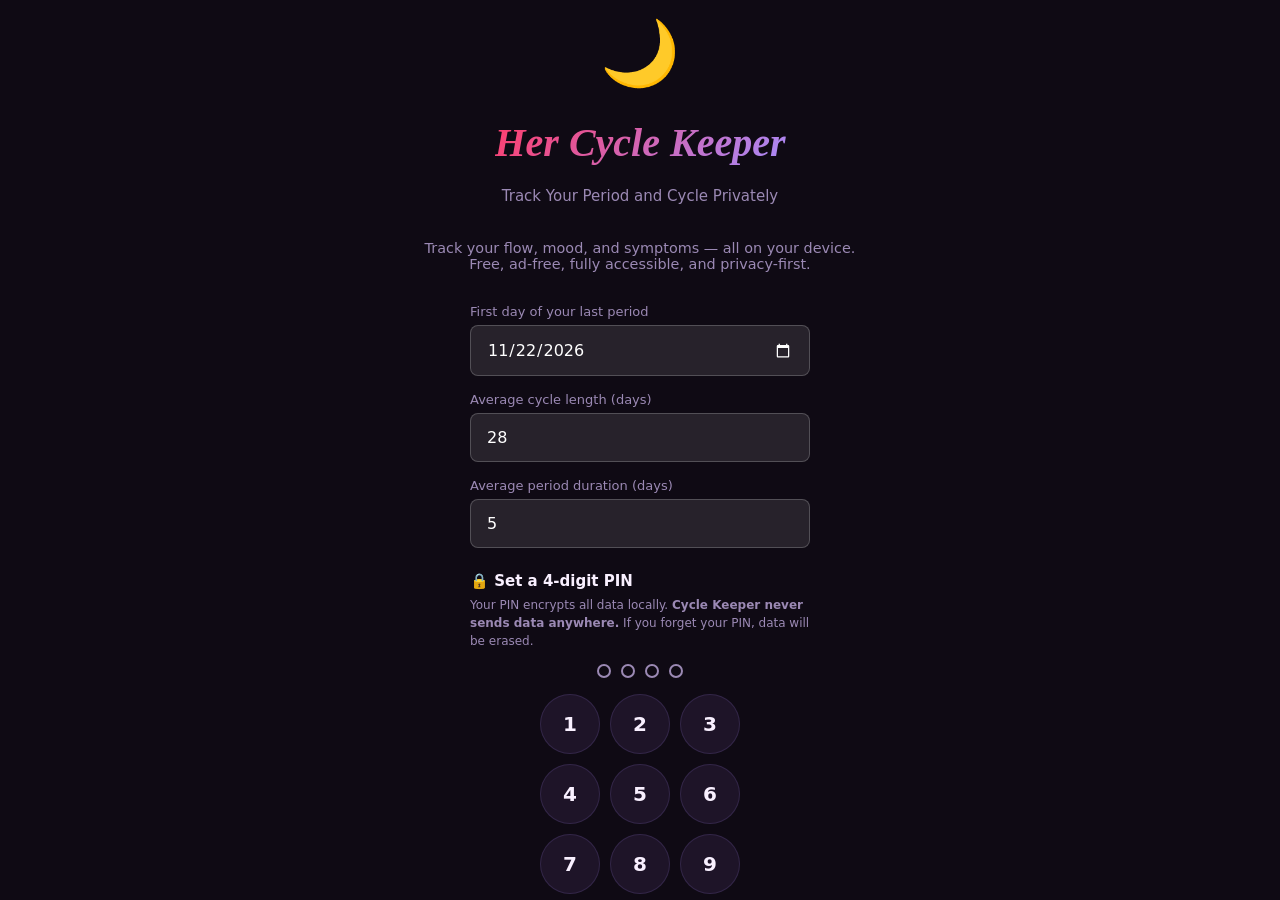
==== commit 41448c1c: "Refactor service worker and add initial styles for Her Cycle Keeper - Updated service worker to refl" ====
--- a/index.html
+++ b/index.html
@@ -28,55 +28,63 @@
       name="apple-mobile-web-app-status-bar-style"
       content="black-translucent"
     />
-    <meta name="apple-mobile-web-app-title" content="Luna" />
+    <meta name="apple-mobile-web-app-title" content="Cycle Keeper" />
+    <meta
+      name="robots"
+      content="index, follow, max-image-preview:large, max-snippet:-1, max-video-preview:-1"
+    />
     <meta
       name="description"
-      content="Luna — Private, AES-encrypted period and cycle tracker. Zero data collection. Forever free."
+      content="Her Cycle Keeper is a privacy-first period and cycle tracker. Track your cycle, flow, and mood on your device — no servers, no tracking, no accounts."
     />
 
     <!-- Open Graph / Social Sharing -->
     <meta property="og:type" content="website" />
-    <meta property="og:title" content="Luna — Private Period & Cycle Tracker" />
+    <meta
+      property="og:title"
+      content="Her Cycle Keeper — Private Period & Cycle Tracker"
+    />
     <meta
       property="og:description"
-      content="AES-encrypted period tracker. Track your cycle with complete privacy. No accounts, no tracking, forever free."
+      content="Track your period and cycle privately with Her Cycle Keeper. Free, ad-free, and fully accessible."
     />
-    <meta property="og:url" content="https://luna-cycle.app" />
+    <meta property="og:url" content="https://hercyclekeeper.web.app" />
     <meta
       property="og:image"
-      content="https://luna-cycle.app/icons/icon-192.png"
+      content="https://hercyclekeeper.web.app/icons/icon-192.png"
     />
 
     <!-- Twitter Card -->
     <meta name="twitter:card" content="summary_large_image" />
     <meta
       name="twitter:title"
-      content="Luna — Private Period & Cycle Tracker"
+      content="Her Cycle Keeper — Private Period & Cycle Tracker"
     />
     <meta
       name="twitter:description"
-      content="AES-encrypted period tracker with zero data collection. Track your cycle privately, forever free."
+      content="Track your period and cycle privately with Her Cycle Keeper. Free, ad-free, and fully accessible."
     />
     <meta
       name="twitter:image"
-      content="https://luna-cycle.app/icons/icon-192.png"
+      content="https://hercyclekeeper.web.app/icons/icon-192.png"
     />
 
     <!-- Canonical URL -->
-    <link rel="canonical" href="https://luna-cycle.app" />
-
+    <link rel="canonical" href="https://hercyclekeeper.web.app" />
+
+    <link rel="stylesheet" href="style.css" />
     <link rel="manifest" href="manifest.json" />
     <link rel="apple-touch-icon" href="icons/icon-192.png" />
-    <title>Luna — Period & Cycle Calendar</title>
+    <title>Her Cycle Keeper — Private Period & Cycle Tracker</title>
 
     <!-- JSON-LD Schema for Search Engines -->
     <script type="application/ld+json">
       {
         "@context": "https://schema.org",
         "@type": "SoftwareApplication",
-        "name": "Luna",
+        "name": "Her Cycle Keeper",
         "description": "Private, AES-encrypted period and cycle tracker. Zero data collection, forever free.",
-        "url": "https://luna-cycle.app",
+        "url": "https://hercyclekeeper.web.app",
         "applicationCategory": "HealthApplication",
         "operatingSystem": "Web",
         "offers": {
@@ -89,7 +97,7 @@
           "ratingValue": "5",
           "ratingCount": "1"
         },
-        "image": "https://luna-cycle.app/icons/icon-192.png"
+        "image": "https://hercyclekeeper.web.app/icons/icon-192.png"
       }
     </script>
 
@@ -99,7 +107,7 @@
 
       // Check if app is already installed and hide button
       if (
-        localStorage.getItem("luna_app_installed") === "true" ||
+        localStorage.getItem("hercyclekeeper_app_installed") === "true" ||
         window.matchMedia("(display-mode: standalone)").matches ||
         window.navigator.standalone === true
       ) {
@@ -121,1058 +129,11 @@
       window.addEventListener("appinstalled", () => {
         console.log("✅ App installed successfully");
         deferredPrompt = null;
-        localStorage.setItem("luna_app_installed", "true");
+        localStorage.setItem("hercyclekeeper_app_installed", "true");
         const btn = document.getElementById("install-btn");
         if (btn) btn.style.display = "none";
       });
     </script>
-
-    <style>
-      @font-face {
-        font-family: "LunaDisplay";
-        src: local("Georgia"), local("Times New Roman");
-        font-weight: 400 700;
-      }
-
-      :root {
-        --rose: #ff3d6b;
-        --rose-light: #ff7096;
-        --rose-pale: #ffe8ee;
-        --coral: #ff6b4a;
-        --amber: #ffb347;
-        --lavender: #a78bfa;
-        --teal: #2dd4bf;
-        --fertile-green: #34d399;
-        --ovulation: #f59e0b;
-        --bg: #0f0a14;
-        --bg2: #1a1025;
-        --bg3: #231530;
-        --card: #1e1428;
-        --text: #f9f0ff;
-        --text-muted: #9b89b4;
-        --border: rgba(167, 139, 250, 0.15);
-        --danger: #ff3d6b;
-        --success: #34d399;
-      }
-
-      * {
-        margin: 0;
-        padding: 0;
-        box-sizing: border-box;
-        -webkit-tap-highlight-color: transparent;
-      }
-
-      body {
-        font-family: "DM Sans", "Segoe UI", system-ui, sans-serif;
-        background: var(--bg);
-        color: var(--text);
-        min-height: 100vh;
-        overflow-x: hidden;
-      }
-
-      #app {
-        position: relative;
-        z-index: 1;
-        max-width: 30rem;
-        margin: 0 auto;
-        padding: 0 0 6.25rem;
-      }
-
-      #lock-screen {
-        position: fixed;
-        inset: 0;
-        background: var(--bg);
-        z-index: 300;
-        display: flex;
-        flex-direction: column;
-        align-items: center;
-        justify-content: center;
-        padding: 2rem 1.5rem;
-        text-align: center;
-      }
-      #lock-screen.hidden {
-        display: none;
-      }
-
-      .lock-icon {
-        font-size: 3.5rem;
-        margin-bottom: 1rem;
-        animation: float 3s ease-in-out infinite;
-      }
-      @keyframes float {
-        0%,
-        100% {
-          transform: translateY(0);
-        }
-        50% {
-          transform: translateY(-0.5rem);
-        }
-      }
-
-      .lock-logo {
-        font-family: Georgia, serif;
-        font-style: italic;
-        font-size: 2.375rem;
-        background: linear-gradient(135deg, var(--rose), var(--lavender));
-        -webkit-background-clip: text;
-        -webkit-text-fill-color: transparent;
-        background-clip: text;
-        margin-bottom: 0.5rem;
-      }
-      .lock-sub {
-        font-size: 0.875rem;
-        color: var(--text-muted);
-        margin-bottom: 2rem;
-        line-height: 1.6;
-      }
-
-      .pin-label {
-        font-size: 0.8125rem;
-        color: var(--text-muted);
-        margin-bottom: 0.625rem;
-      }
-      .pin-dots {
-        display: flex;
-        gap: 0.875rem;
-        justify-content: center;
-        margin-bottom: 1.75rem;
-      }
-      .pin-dot {
-        width: 1rem;
-        height: 1rem;
-        border-radius: 50%;
-        border: 0.0625rem solid var(--text-muted);
-        background: transparent;
-        transition: all 0.2s;
-      }
-      .pin-dot.filled {
-        background: var(--rose);
-        border-color: var(--rose);
-      }
-      .pin-dot.error {
-        background: var(--danger);
-        border-color: var(--danger);
-        animation: shake 0.4s ease;
-      }
-      @keyframes shake {
-        0%,
-        100% {
-          transform: translateX(0);
-        }
-        25% {
-          transform: translateX(-0.375rem);
-        }
-        75% {
-          transform: translateX(0.375rem);
-        }
-      }
-
-      .numpad {
-        display: grid;
-        grid-template-columns: repeat(3, 4.5rem);
-        gap: 0.75rem;
-        justify-content: center;
-      }
-      .num-btn {
-        width: 4.5rem;
-        height: 4.5rem;
-        background: var(--card);
-        border: 0.0625rem solid var(--border);
-        border-radius: 50%;
-        display: flex;
-        flex-direction: column;
-        align-items: center;
-        justify-content: center;
-        font-size: 1.375rem;
-        font-weight: 600;
-        cursor: pointer;
-        transition: all 0.15s;
-        user-select: none;
-        color: var(--text);
-      }
-      .num-btn:active {
-        transform: scale(0.88);
-        background: rgba(255, 61, 107, 0.2);
-        border-color: var(--rose);
-      }
-      .num-btn.del {
-        font-size: 1.125rem;
-      }
-      .num-btn.empty {
-        visibility: hidden;
-      }
-
-      .lock-error {
-        margin-top: 1rem;
-        font-size: 0.8125rem;
-        color: var(--danger);
-        min-height: 1.25rem;
-        transition: opacity 0.3s;
-      }
-
-      .lock-first-time {
-        margin-top: 1.25rem;
-        font-size: 0.8125rem;
-        color: var(--text-muted);
-        line-height: 1.6;
-      }
-      .lock-first-time strong {
-        color: var(--lavender);
-      }
-
-      #onboarding {
-        position: fixed;
-        inset: 0;
-        background: var(--bg);
-        z-index: 200;
-        display: flex;
-        flex-direction: column;
-        align-items: center;
-        justify-content: flex-start;
-        padding: calc(env(safe-area-inset-top) + 1rem) 1.5rem
-          calc(env(safe-area-inset-bottom) + 1.25rem);
-        gap: 0.5rem;
-        text-align: center;
-        overflow-y: auto;
-      }
-      #onboarding.hidden {
-        display: none;
-      }
-
-      .onboard-moon {
-        font-size: 4rem;
-        margin-bottom: 1.25rem;
-        animation: pulse 3s ease-in-out infinite;
-      }
-      @keyframes pulse {
-        0%,
-        100% {
-          transform: scale(1);
-        }
-        50% {
-          transform: scale(1.08);
-        }
-      }
-      .onboard-logo {
-        font-family: Georgia, serif;
-        font-style: italic;
-        font-size: 2.5rem;
-        background: linear-gradient(135deg, var(--rose), var(--lavender));
-        -webkit-background-clip: text;
-        -webkit-text-fill-color: transparent;
-        background-clip: text;
-        margin-bottom: 0.625rem;
-      }
-      .onboard-sub {
-        font-size: 0.9375rem;
-        color: var(--text-muted);
-        margin-bottom: 2rem;
-        line-height: 1.6;
-        max-width: 20rem;
-      }
-      .onboard-form {
-        width: 100%;
-        max-width: 21.25rem;
-        text-align: left;
-      }
-      .onboard-form label {
-        font-size: 0.8125rem;
-        color: var(--text-muted);
-        display: block;
-        margin-bottom: 0.375rem;
-      }
-      .onboard-form input {
-        width: 100%;
-        background: var(--card);
-        border: 0.0625rem solid var(--border);
-        border-radius: 0.875rem;
-        padding: 0.875rem 1rem;
-        color: var(--text);
-        font-family: inherit;
-        font-size: 1rem;
-        outline: none;
-        margin-bottom: 1rem;
-        -webkit-appearance: none;
-      }
-      .onboard-form input:focus {
-        border-color: rgba(255, 61, 107, 0.6);
-      }
-
-      .pin-setup-title {
-        font-size: 0.9375rem;
-        font-weight: 600;
-        margin: 0.5rem 0 0.375rem;
-        color: var(--text);
-      }
-      .pin-setup-sub {
-        font-size: 0.75rem;
-        color: var(--text-muted);
-        margin-bottom: 0.875rem;
-        line-height: 1.5;
-      }
-
-      .setup-pin-wrap {
-        display: flex;
-        gap: 0.625rem;
-        justify-content: center;
-        margin-bottom: 1rem;
-      }
-      .setup-pin-dot {
-        width: 0.875rem;
-        height: 0.875rem;
-        border-radius: 50%;
-        border: 0.125rem solid var(--text-muted);
-        background: transparent;
-        transition: all 0.2s;
-      }
-      .setup-pin-dot.filled {
-        background: var(--lavender);
-        border-color: var(--lavender);
-      }
-
-      .onboard-numpad {
-        display: grid;
-        grid-template-columns: repeat(3, 3.75rem);
-        gap: 0.625rem;
-        justify-content: center;
-        margin-bottom: 1rem;
-      }
-      .onboard-numpad .num-btn {
-        width: 3.75rem;
-        height: 3.75rem;
-        font-size: 1.25rem;
-      }
-
-      .onboard-start {
-        width: 100%;
-        background: linear-gradient(135deg, var(--rose), #c82050);
-        color: white;
-        border: none;
-        border-radius: 1rem;
-        padding: 1rem;
-        font-family: inherit;
-        font-size: 1rem;
-        font-weight: 600;
-        cursor: pointer;
-        transition: all 0.2s;
-        margin-top: 0.25rem;
-      }
-      .onboard-start:active {
-        transform: scale(0.97);
-      }
-      .onboard-start:disabled {
-        opacity: 0.4;
-        cursor: not-allowed;
-      }
-      .privacy-note {
-        font-size: 0.6875rem;
-        color: var(--text-muted);
-        margin-top: 0.875rem;
-        line-height: 1.6;
-        max-width: 20rem;
-      }
-      .privacy-note span {
-        color: var(--teal);
-      }
-
-      #timeout-banner {
-        position: fixed;
-        top: 0;
-        left: 50%;
-        transform: translateX(-50%);
-        width: 100%;
-        max-width: 30rem;
-        background: rgba(245, 158, 11, 0.15);
-        border-bottom: 0.0625rem solid rgba(245, 158, 11, 0.4);
-        padding: 0.625rem 1rem;
-        font-size: 0.8125rem;
-        color: var(--amber);
-        display: none;
-        z-index: 99;
-        text-align: center;
-      }
-      #timeout-banner.visible {
-        display: block;
-      }
-
-      #modal-overlay {
-        position: fixed;
-        inset: 0;
-        background: rgba(0, 0, 0, 0.7);
-        backdrop-filter: blur(0.5rem);
-        z-index: 400;
-        display: flex;
-        align-items: center;
-        justify-content: center;
-        padding: 1.5rem;
-        opacity: 0;
-        pointer-events: none;
-        transition: opacity 0.2s;
-      }
-      #modal-overlay.visible {
-        opacity: 1;
-        pointer-events: all;
-      }
-      .modal-box {
-        background: var(--card);
-        border: 0.0625rem solid var(--border);
-        border-radius: 1.5rem;
-        padding: 1.75rem 1.5rem;
-        max-width: 20rem;
-        width: 100%;
-        text-align: center;
-        transform: translateY(1.25rem);
-        transition: transform 0.25s;
-      }
-      #modal-overlay.visible .modal-box {
-        transform: translateY(0);
-      }
-      .modal-icon {
-        font-size: 2.5rem;
-        margin-bottom: 0.75rem;
-      }
-      .modal-title {
-        font-family: Georgia, serif;
-        font-size: 1.25rem;
-        margin-bottom: 0.5rem;
-      }
-      .modal-msg {
-        font-size: 0.875rem;
-        color: var(--text-muted);
-        line-height: 1.6;
-        margin-bottom: 1.375rem;
-      }
-      .modal-btns {
-        display: flex;
-        gap: 0.625rem;
-      }
-      .modal-btn {
-        flex: 1;
-        padding: 0.8125rem;
-        border-radius: 0.875rem;
-        border: none;
-        font-family: inherit;
-        font-size: 0.875rem;
-        font-weight: 600;
-        cursor: pointer;
-        transition: all 0.2s;
-      }
-      .modal-btn.primary {
-        background: linear-gradient(135deg, var(--rose), #c82050);
-        color: white;
-      }
-      .modal-btn.secondary {
-        background: rgba(255, 255, 255, 0.08);
-        color: var(--text);
-      }
-      .modal-btn:active {
-        transform: scale(0.95);
-      }
-
-      .header {
-        padding: 1.25rem 1.25rem 0;
-        display: flex;
-        align-items: center;
-        justify-content: space-between;
-      }
-      .logo {
-        font-family: Georgia, serif;
-        font-style: italic;
-        font-size: 1.75rem;
-        background: linear-gradient(135deg, var(--rose), var(--lavender));
-        -webkit-background-clip: text;
-        -webkit-text-fill-color: transparent;
-        background-clip: text;
-      }
-
-      .status-card {
-        margin: 1.25rem 1rem 0;
-        background: linear-gradient(135deg, #2a1040 0%, #1a0828 100%);
-        border: 0.0625rem solid var(--border);
-        border-radius: 1.5rem;
-        padding: 1.375rem 1.375rem 1.25rem;
-        position: relative;
-        overflow: hidden;
-      }
-      .status-phase {
-        font-size: 0.75rem;
-        text-transform: uppercase;
-        letter-spacing: 0.125rem;
-        color: var(--text-muted);
-        margin-bottom: 0.375rem;
-      }
-      .status-title {
-        font-family: Georgia, serif;
-        font-size: 1.625rem;
-        font-weight: 700;
-        margin-bottom: 0.25rem;
-      }
-      .status-subtitle {
-        font-size: 0.875rem;
-        color: var(--text-muted);
-        margin-bottom: 1.125rem;
-      }
-      .status-row {
-        display: flex;
-        gap: 0.75rem;
-      }
-      .status-pill {
-        flex: 1;
-        background: rgba(255, 255, 255, 0.07);
-        border-radius: 0.875rem;
-        padding: 0.625rem 0.75rem;
-        text-align: center;
-      }
-      .status-pill .val {
-        font-size: 1.375rem;
-        font-weight: 600;
-        line-height: 1;
-      }
-      .status-pill .lbl {
-        font-size: 0.6875rem;
-        color: var(--text-muted);
-        margin-top: 0.1875rem;
-      }
-
-      .cycle-bar-wrap {
-        margin: 1.125rem 1rem 0;
-        background: var(--card);
-        border: 0.0625rem solid var(--border);
-        border-radius: 1rem;
-        padding: 1rem 1.125rem;
-      }
-      .cycle-bar-labels {
-        display: flex;
-        justify-content: space-between;
-        font-size: 0.6875rem;
-        color: var(--text-muted);
-        margin-bottom: 0.625rem;
-        text-transform: uppercase;
-        letter-spacing: 0.0625rem;
-      }
-      .cycle-bar {
-        height: 0.625rem;
-        background: rgba(255, 255, 255, 0.08);
-        border-radius: 999px;
-        overflow: hidden;
-        position: relative;
-      }
-      .bar-legend {
-        display: flex;
-        flex-wrap: wrap;
-        gap: 0.5rem;
-        margin-top: 0.75rem;
-      }
-      .legend-item {
-        display: flex;
-        align-items: center;
-        gap: 0.3125rem;
-        font-size: 0.6875rem;
-        color: var(--text-muted);
-      }
-      .legend-dot {
-        width: 0.5rem;
-        height: 0.5rem;
-        border-radius: 50%;
-        flex-shrink: 0;
-      }
-      .today-marker {
-        position: absolute;
-        top: -0.1875rem;
-        width: 0.125rem;
-        height: 1rem;
-        background: white;
-        border-radius: 0.125rem;
-      }
-
-      .calendar-wrap {
-        margin: 2rem 1rem 0;
-      }
-      .cal-header {
-        display: flex;
-        align-items: center;
-        justify-content: space-between;
-        margin-bottom: 1rem;
-      }
-      .cal-month {
-        font-family: Georgia, serif;
-        font-size: 1.25rem;
-        font-weight: 700;
-      }
-      .cal-nav {
-        display: flex;
-        gap: 0.5rem;
-      }
-      .cal-nav-btn {
-        width: 2.25rem;
-        height: 2.25rem;
-        background: var(--card);
-        border: 0.0625rem solid var(--border);
-        border-radius: 0.625rem;
-        display: flex;
-        align-items: center;
-        justify-content: center;
-        cursor: pointer;
-        font-size: 1rem;
-        transition: all 0.2s;
-        color: var(--text);
-      }
-      .cal-nav-btn:active {
-        transform: scale(0.9);
-        background: var(--rose);
-      }
-      .cal-weekdays {
-        display: grid;
-        grid-template-columns: repeat(7, 1fr);
-        text-align: center;
-        font-size: 0.6875rem;
-        text-transform: uppercase;
-        letter-spacing: 0.0625rem;
-        color: var(--text-muted);
-        margin-bottom: 0.5rem;
-        padding: 0 0.125rem;
-      }
-      .cal-grid {
-        display: grid;
-        grid-template-columns: repeat(7, 1fr);
-        gap: 0.1875rem;
-        padding: 0 0.125rem;
-      }
-      .cal-day {
-        aspect-ratio: 1;
-        display: flex;
-        align-items: center;
-        justify-content: center;
-        border-radius: 50%;
-        font-size: 0.875rem;
-        font-weight: 500;
-        cursor: pointer;
-        position: relative;
-        transition: all 0.18s;
-        user-select: none;
-      }
-      .cal-day:active {
-        transform: scale(0.85);
-      }
-      .cal-day.empty {
-        pointer-events: none;
-      }
-      .cal-day.other-month {
-        color: rgba(255, 255, 255, 0.2);
-      }
-      .cal-day.period {
-        background: linear-gradient(
-          135deg,
-          rgba(255, 61, 107, 0.85),
-          rgba(255, 107, 74, 0.85)
-        );
-        color: white;
-      }
-      .cal-day.fertile {
-        background: rgba(52, 211, 153, 0.2);
-        color: #34d399;
-        border: 0.09375rem solid rgba(52, 211, 153, 0.4);
-      }
-      .cal-day.ovulation {
-        background: rgba(245, 158, 11, 0.85);
-        color: white;
-      }
-      .cal-day.predicted-period {
-        background: rgba(255, 61, 107, 0.15);
-        color: var(--rose-light);
-        border: 0.09375rem dashed rgba(255, 61, 107, 0.5);
-      }
-      .cal-day.today::after {
-        content: "";
-        position: absolute;
-        bottom: 0.125rem;
-        width: 0.25rem;
-        height: 0.25rem;
-        background: white;
-        border-radius: 50%;
-      }
-      .cal-day.has-log::before {
-        content: "";
-        position: absolute;
-        top: 0.125rem;
-        right: 0.125rem;
-        width: 0.3125rem;
-        height: 0.3125rem;
-        background: var(--lavender);
-        border-radius: 50%;
-      }
-      .cal-day.selected-log {
-        box-shadow: 0 0 0 0.15625rem var(--lavender);
-      }
-
-      .log-panel {
-        margin: 0.875rem 1rem 0;
-        background: var(--card);
-        border: 0.0625rem solid var(--border);
-        border-radius: 1.25rem;
-        padding: 1.125rem;
-        display: none;
-        animation: slideUp 0.25s ease;
-      }
-      .log-panel.visible {
-        display: block;
-      }
-      @keyframes slideUp {
-        from {
-          opacity: 0;
-          transform: translateY(0.75rem);
-        }
-        to {
-          opacity: 1;
-          transform: translateY(0);
-        }
-      }
-      .log-date-title {
-        font-family: Georgia, serif;
-        font-size: 1.125rem;
-        margin-bottom: 0.875rem;
-      }
-      .log-options {
-        display: grid;
-        grid-template-columns: repeat(3, 1fr);
-        gap: 0.5rem;
-        margin-bottom: 0.875rem;
-      }
-      .log-btn {
-        padding: 0.625rem 0.375rem;
-        border-radius: 0.75rem;
-        text-align: center;
-        background: rgba(255, 255, 255, 0.06);
-        border: 0.09375rem solid var(--border);
-        cursor: pointer;
-        font-size: 0.75rem;
-        transition: all 0.2s;
-        user-select: none;
-      }
-      .log-btn .icon {
-        font-size: 1.25rem;
-        display: block;
-        margin-bottom: 0.25rem;
-      }
-      #log-flow-icon {
-        display: block;
-        white-space: nowrap;
-        letter-spacing: -0.22em;
-        color: var(--rose);
-      }
-      .log-btn:active {
-        transform: scale(0.93);
-      }
-      .log-btn.active-flow {
-        border-color: var(--rose);
-        background: rgba(255, 61, 107, 0.15);
-        color: var(--rose-light);
-      }
-      .log-btn.active-symptom {
-        border-color: var(--lavender);
-        background: rgba(167, 139, 250, 0.15);
-        color: var(--lavender);
-      }
-      .log-btn.active-mood {
-        border-color: var(--teal);
-        background: rgba(45, 212, 191, 0.15);
-        color: var(--teal);
-      }
-      .log-btn.mood-btn {
-        grid-column: auto;
-      }
-      .mood-sub {
-        display: block;
-        font-size: 0.6875rem;
-        color: var(--text-muted);
-        margin-top: 0.125rem;
-      }
-      .mood-modal-wrap {
-        margin-top: 0.5rem;
-      }
-      .mood-modal-value {
-        font-size: 0.8125rem;
-        margin-bottom: 0.5rem;
-        color: var(--text-muted);
-      }
-      .mood-modal-slider {
-        width: 100%;
-        cursor: pointer;
-      }
-      .flow-modal-wrap {
-        margin-top: 0.5rem;
-      }
-      .flow-modal-value {
-        font-size: 0.8125rem;
-        margin-bottom: 0.5rem;
-        color: var(--text-muted);
-        white-space: nowrap;
-        letter-spacing: -0.22em;
-      }
-      .flow-modal-slider {
-        width: 100%;
-        cursor: pointer;
-      }
-      .pain-modal-wrap {
-        margin-top: 0.5rem;
-      }
-      .pain-modal-value {
-        font-size: 0.8125rem;
-        margin-bottom: 0.5rem;
-        color: var(--text-muted);
-      }
-      .pain-modal-slider {
-        width: 100%;
-        cursor: pointer;
-      }
-      .log-note {
-        width: 100%;
-        background: rgba(255, 255, 255, 0.05);
-        border: 0.0625rem solid var(--border);
-        border-radius: 0.75rem;
-        padding: 0.625rem 0.875rem;
-        color: var(--text);
-        font-family: inherit;
-        font-size: 0.875rem;
-        resize: none;
-        outline: none;
-        margin-bottom: 0.625rem;
-      }
-      .log-note:focus {
-        border-color: rgba(167, 139, 250, 0.5);
-      }
-      .log-save-btn {
-        width: 100%;
-        background: linear-gradient(135deg, var(--rose), #c82050);
-        color: white;
-        border: none;
-        border-radius: 0.875rem;
-        padding: 0.8125rem;
-        font-family: inherit;
-        font-size: 0.9375rem;
-        font-weight: 600;
-        cursor: pointer;
-        transition: all 0.2s;
-      }
-      .log-save-btn:active {
-        transform: scale(0.97);
-      }
-      .note-limit {
-        font-size: 0.6875rem;
-        color: var(--text-muted);
-        text-align: right;
-        margin-top: -0.5rem;
-        margin-bottom: 0.5rem;
-      }
-
-      .insights-wrap {
-        margin: 1rem 1rem 0;
-        display: none;
-      }
-      .insights-wrap.visible {
-        display: block;
-      }
-      .insight-card {
-        background: var(--card);
-        border: 0.0625rem solid var(--border);
-        border-radius: 1.25rem;
-        padding: 1.125rem;
-        margin-bottom: 0.75rem;
-      }
-      .insight-card h3 {
-        font-family: Georgia, serif;
-        font-size: 1rem;
-        margin-bottom: 0.75rem;
-      }
-      .stat-grid {
-        display: grid;
-        grid-template-columns: 1fr 1fr;
-        gap: 0.625rem;
-      }
-      .stat-box {
-        background: rgba(255, 255, 255, 0.05);
-        border-radius: 0.875rem;
-        padding: 0.875rem;
-        text-align: center;
-      }
-      .stat-box .big {
-        font-size: 1.75rem;
-        font-weight: 700;
-        line-height: 1;
-        margin-bottom: 0.25rem;
-      }
-      .stat-box .sm {
-        font-size: 0.6875rem;
-        color: var(--text-muted);
-        text-transform: uppercase;
-        letter-spacing: 0.0625rem;
-      }
-      .history-row {
-        display: flex;
-        justify-content: space-between;
-        align-items: center;
-        padding: 0.625rem 0;
-        border-bottom: 0.0625rem solid var(--border);
-        font-size: 0.875rem;
-      }
-      .history-row:last-child {
-        border-bottom: none;
-      }
-      .history-len {
-        font-weight: 600;
-        padding: 0.1875rem 0.625rem;
-        border-radius: 0.5rem;
-        font-size: 0.8125rem;
-      }
-      .info-box {
-        background: rgba(167, 139, 250, 0.1);
-        border: 0.0625rem solid rgba(167, 139, 250, 0.25);
-        border-radius: 0.875rem;
-        padding: 0.875rem;
-        font-size: 0.8125rem;
-        color: #c4b5fd;
-        line-height: 1.6;
-      }
-
-      .settings-wrap {
-        margin: 1rem 1rem 0;
-        display: none;
-      }
-      .settings-wrap.visible {
-        display: block;
-      }
-      .settings-section {
-        background: var(--card);
-        border: 0.0625rem solid var(--border);
-        border-radius: 1.25rem;
-        padding: 1.125rem;
-        margin-bottom: 0.75rem;
-      }
-      .settings-section h3 {
-        font-family: Georgia, serif;
-        font-size: 1rem;
-        margin-bottom: 1rem;
-      }
-      .field-label {
-        font-size: 0.8125rem;
-        color: var(--text-muted);
-        margin-bottom: 0.375rem;
-      }
-      .field-input {
-        width: 100%;
-        background: rgba(255, 255, 255, 0.06);
-        border: 0.0625rem solid var(--border);
-        border-radius: 0.75rem;
-        padding: 0.75rem 0.875rem;
-        color: var(--text);
-        font-family: inherit;
-        font-size: 0.9375rem;
-        outline: none;
-        margin-bottom: 0.875rem;
-        -webkit-appearance: none;
-      }
-      .field-input:focus {
-        border-color: rgba(255, 61, 107, 0.5);
-      }
-      .apply-btn {
-        width: 100%;
-        background: linear-gradient(135deg, var(--rose), #c82050);
-        color: white;
-        border: none;
-        border-radius: 0.875rem;
-        padding: 0.8125rem;
-        font-family: inherit;
-        font-size: 0.9375rem;
-        font-weight: 600;
-        cursor: pointer;
-        transition: all 0.2s;
-      }
-      .apply-btn:active {
-        transform: scale(0.97);
-      }
-      .danger-btn {
-        width: 100%;
-        background: rgba(255, 61, 107, 0.1);
-        border: 0.0625rem solid rgba(255, 61, 107, 0.4);
-        color: var(--rose);
-        border-radius: 0.875rem;
-        padding: 0.8125rem;
-        font-family: inherit;
-        font-size: 0.9375rem;
-        font-weight: 600;
-        cursor: pointer;
-        transition: all 0.2s;
-        margin-top: 0.625rem;
-      }
-      .danger-btn:active {
-        transform: scale(0.97);
-      }
-      .sec-badge {
-        display: inline-flex;
-        align-items: center;
-        gap: 0.375rem;
-        background: rgba(52, 211, 153, 0.12);
-        border: 0.0625rem solid rgba(52, 211, 153, 0.3);
-        border-radius: 0.5rem;
-        padding: 0.25rem 0.625rem;
-        font-size: 0.6875rem;
-        color: var(--teal);
-        margin-bottom: 0.75rem;
-      }
-
-      .bottom-nav {
-        position: fixed;
-        bottom: 0;
-        left: 50%;
-        transform: translateX(-50%);
-        width: 100%;
-        max-width: 30rem;
-        background: rgba(26, 16, 37, 0.92);
-        backdrop-filter: blur(1.25rem);
-        -webkit-backdrop-filter: blur(1.25rem);
-        border-top: 0.0625rem solid var(--border);
-        display: flex;
-        padding: 0.625rem 0 max(0.625rem, env(safe-area-inset-bottom));
-        z-index: 100;
-      }
-      .bnav-item {
-        flex: 1;
-        display: flex;
-        flex-direction: column;
-        align-items: center;
-        gap: 0.1875rem;
-        cursor: pointer;
-        font-size: 0.625rem;
-        color: var(--text-muted);
-        transition: all 0.2s;
-        user-select: none;
-        padding: 0.25rem 0;
-      }
-      .bnav-item .icon {
-        width: 1.5rem;
-        height: 1.5rem;
-        display: flex;
-        align-items: center;
-        justify-content: center;
-        stroke: currentColor;
-        stroke-width: 1.5;
-        fill: none;
-        line-height: 1;
-      }
-      .bnav-item.active {
-        color: var(--rose-light);
-      }
-
-      @media (min-width: 600px) {
-        #app,
-        .bottom-nav {
-          max-width: 37.5rem;
-        }
-        .cal-day {
-          font-size: 0.9375rem;
-        }
-      }
-    </style>
   </head>
   <body>
     <div id="timeout-banner">
@@ -1194,7 +155,7 @@
 
     <div id="lock-screen">
       <div class="lock-icon" id="lock-icon">🔐</div>
-      <div class="lock-logo">Luna</div>
+      <div class="lock-logo">Cycle Keeper</div>
       <div class="lock-sub" id="lock-sub">
         Enter your PIN to unlock<br />your private health data
       </div>
@@ -1241,9 +202,22 @@
     <!-- ONBOARDING -->
     <div id="onboarding" class="hidden">
       <div class="onboard-moon">🌙</div>
-      <div class="onboard-logo">Luna</div>
-      <p class="onboard-sub">
-        Your private cycle companion. 100% free. Encrypted on your device.
+      <h1 class="onboard-logo">Her Cycle Keeper</h1>
+      <p class="onboard-sub">Track Your Period and Cycle Privately</p>
+      <p
+        class="onboard-tagline"
+        style="
+          color: var(--text-muted);
+          font-size: 0.9rem;
+          margin: -0.5rem 0 1.5rem;
+          text-align: center;
+          max-width: 28rem;
+          margin-left: auto;
+          margin-right: auto;
+        "
+      >
+        Track your flow, mood, and symptoms — all on your device. Free, ad-free,
+        fully accessible, and privacy-first.
       </p>
       <div class="onboard-form">
         <label for="ob-last-period">First day of your last period</label>
@@ -1270,8 +244,8 @@
         <div class="pin-setup-title">🔒 Set a 4-digit PIN</div>
         <div class="pin-setup-sub">
           Your PIN encrypts all data locally.
-          <strong>Luna never sends data anywhere.</strong> If you forget your
-          PIN, data will be erased.
+          <strong>Cycle Keeper never sends data anywhere.</strong> If you forget
+          your PIN, data will be erased.
         </div>
         <div class="setup-pin-wrap" id="setup-pin-dots">
           <div class="setup-pin-dot" id="sp0"></div>
@@ -1311,7 +285,7 @@
     <!-- MAIN APP -->
     <div id="app" style="display: none">
       <div class="header">
-        <div class="logo">Luna</div>
+        <div class="logo">Cycle Keeper</div>
         <button
           id="install-btn"
           onclick="installApp()"
@@ -1417,6 +391,16 @@
         </div>
         <div class="log-panel" id="log-panel">
           <div class="log-date-title" id="log-panel-date">Log for Today</div>
+          <p
+            style="
+              color: var(--text-muted);
+              font-size: 0.875rem;
+              text-align: center;
+              margin: -0.5rem 0 1rem;
+            "
+          >
+            What's your flow today? 🌊
+          </p>
           <div class="log-options">
             <div class="log-btn" id="log-flow" onclick="showFlowModal()">
               <span class="icon" id="log-flow-icon">🩸</span>Flow
@@ -1587,9 +571,10 @@
           </div>
         </div>
         <div class="insight-card">
-          <h3>How Luna Works</h3>
+          <h3>How Cycle Keeper Works</h3>
           <div class="info-box">
-            Luna estimates your fertile window by tracking cycle patterns.
+            Cycle Keeper estimates your fertile window by tracking cycle
+            patterns.
             <strong>Ovulation</strong> is estimated ~14 days before your next
             period. <strong>Fertile days</strong> are calculated as day 8
             through (cycle length − 11).<br /><br />
@@ -1646,9 +631,9 @@
           <h3>Security &amp; Privacy</h3>
           <div class="sec-badge">AES-256-GCM Encrypted</div>
           <div class="info-box" style="margin-bottom: 0.75rem">
-            All data is encrypted with your PIN before being stored. Luna uses
-            the <strong>Web Crypto API</strong> — the same standard used by
-            browsers for HTTPS.<br /><br />
+            All data is encrypted with your PIN before being stored. Cycle
+            Keeper uses the <strong>Web Crypto API</strong> — the same standard
+            used by browsers for HTTPS.<br /><br />
             Zero data is sent to any server. No accounts. No analytics.
           </div>
           <button
@@ -1716,7 +701,7 @@
             >
             It is <em>not</em> medical advice and must not be used as a
             substitute for professional medical consultation.<br /><br />
-            Luna predicts your cycle by tracking patterns and estimating
+            Cycle Keeper predicts your cycle by tracking patterns and estimating
             ovulation timing. Actual cycle timing can vary due to stress,
             illness, medications, and many other factors.<br /><br />
             Do <strong>not</strong> use this app as a contraceptive or fertility
@@ -1732,7 +717,7 @@
             "
           >
             <strong>Privacy Guarantee</strong><br /><br />
-            Luna collects <strong>zero data</strong>. This app:<br />
+            Cycle Keeper collects <strong>zero data</strong>. This app:<br />
             &nbsp;• Stores all data locally on your device only<br />
             &nbsp;• Has no servers, no accounts, no cloud storage<br />
             &nbsp;• Has no analytics, no tracking, no telemetry<br />
@@ -1743,9 +728,10 @@
           </div>
         </div>
         <div class="settings-section">
-          <h3>About Luna</h3>
+          <h3>About Cycle Keeper</h3>
           <div class="info-box">
-            Luna is free software built with care for privacy. Based on the
+            Cycle Keeper is free software built with care for privacy. Based on
+            the
             <strong>Calendar Rhythm Method</strong> and
             <strong>Standard Days Method</strong> for cycle estimation. For
             informational purposes only.
@@ -1811,13 +797,12 @@
         >Settings
       </div>
     </div>
-
     <script>
       "use strict";
 
-      const STORE_KEY = "luna_enc_v1"; // encrypted blob
-      const SALT_KEY = "luna_salt_v1"; // random salt (not secret)
-      const PINHASH_KEY = "luna_ph_v1"; // HMAC of PIN for fast wrong-PIN detection
+      const STORE_KEY = "hercyclekeeper_enc_v1"; // encrypted blob
+      const SALT_KEY = "hercyclekeeper_salt_v1"; // random salt (not secret)
+      const PINHASH_KEY = "hercyclekeeper_ph_v1"; // HMAC of PIN for fast wrong-PIN detection
       const SCHEMA_VERSION = 1; // bump when state shape changes
 
       async function deriveKey(pin, salt) {
@@ -1906,7 +891,6 @@
         periodDuration: 5,
         logs: {},
         cycleHistory: [],
-        notificationDaysBefore: 0, // 0, 1, 2, or 3 days
       };
 
       let sessionPin = null; // PIN held only in JS memory (never persisted)
@@ -2127,7 +1111,7 @@
         showModal({
           icon: "⚠️",
           title: "Forgot PIN?",
-          msg: "This will permanently erase all your cycle data and reset Luna. This cannot be undone. Are you sure?",
+          msg: "This will permanently erase all your cycle data and reset Cycle Keeper. This cannot be undone. Are you sure?",
           confirmText: "Yes, erase and reset",
           cancelText: "Cancel",
           onConfirm: () => {
@@ -2151,7 +1135,7 @@
             showModal({
               icon: "✅",
               title: "Reset Complete",
-              msg: "Luna has been reset. Please set a new PIN to get started.",
+              msg: "Cycle Keeper has been reset. Please set a new PIN to get started.",
               cancelText: "",
               confirmText: "OK",
             });
@@ -2917,13 +1901,6 @@
         renderPainChart();
       }
 
-      let painViewMode = "month";
-
-      function switchPainView(mode) {
-        // Deprecated - keeping for backward compatibility
-        updatePainChart();
-      }
-
       function initializePainChartControls() {
         const monthSelect = document.getElementById("pain-view-month");
         const yearSelect = document.getElementById("pain-view-year");
@@ -3032,8 +2009,8 @@
           const x = padding.left + i * barWidth + barWidth / 2;
           const baseY = padding.top + chartHeight;
 
-          // Draw period background
-          if (point.isPeriod) {
+          // Draw period background (only in month view, not year view)
+          if (point.isPeriod && !isYearView) {
             ctx.fillStyle = "rgba(255, 61, 107, 0.15)";
             ctx.fillRect(
               padding.left + i * barWidth,
@@ -3043,8 +2020,8 @@
             );
           }
 
-          // Draw ovulation marker
-          if (point.isOvulation) {
+          // Draw ovulation marker (only in month view, not year view)
+          if (point.isOvulation && !isYearView) {
             ctx.fillStyle = "rgba(255, 215, 0, 0.3)";
             ctx.fillRect(
               padding.left + i * barWidth,
@@ -3308,14 +2285,6 @@
         noteEl.value = (log.note || "").slice(0, 500);
         updateNoteCount();
         panel.scrollIntoView({ behavior: "smooth", block: "nearest" });
-      }
-
-      function toggleLog(key) {
-        const allowed = ["flow"];
-        if (!allowed.includes(key)) return;
-        const el = document.getElementById("log-" + key);
-        if (!el) return;
-        el.classList.toggle("active-flow");
       }
 
       async function saveLog() {
@@ -3436,7 +2405,7 @@
             console.log("Install choice:", choiceResult.outcome);
             if (choiceResult.outcome === "accepted") {
               console.log("User accepted the install prompt");
-              localStorage.setItem("luna_app_installed", "true");
+              localStorage.setItem("hercyclekeeper_app_installed", "true");
               const btn = document.getElementById("install-btn");
               if (btn) btn.style.display = "none";
             } else {
@@ -3455,7 +2424,7 @@
             showModal({
               icon: "✅",
               title: "Already Installed",
-              msg: "Luna is already installed on your device! You can see it in your app drawer.",
+              msg: "Cycle Keeper is already installed on your device! You can see it in your app drawer.",
               cancelText: "",
               confirmText: "OK",
             });
@@ -3463,7 +2432,7 @@
             // Show manual install instructions
             showModal({
               icon: "📱",
-              title: "Install Luna as App",
+              title: "Install Cycle Keeper as App",
               msg: "To install:\n\n1. Tap the menu (⋮) in your browser\n2. Look for 'Install app' or 'Add to Home screen'\n3. Confirm installation",
               cancelText: "",
               confirmText: "OK",
@@ -3490,7 +2459,7 @@
             });
             const a = document.createElement("a");
             a.href = URL.createObjectURL(blob);
-            a.download = `luna_backup_${today()}.bin`;
+            a.download = `hercyclekeeper_backup_${today()}.bin`;
             a.click();
             URL.revokeObjectURL(a.href);
           },
@@ -3801,7 +2770,7 @@
           (location.protocol === "http:" || location.protocol === "https:")
         ) {
           navigator.serviceWorker
-            .register("/luna-cycle/service-worker.js")
+            .register("/service-worker.js")
             .then((reg) => {
               console.log("Service Worker registered:", reg);
             })
--- a/style.css
+++ b/style.css
@@ -0,0 +1,1049 @@
+@font-face {
+  font-family: "LunaDisplay";
+  src: local("Georgia"), local("Times New Roman");
+  font-weight: 400 700;
+}
+
+:root {
+  --rose: #ff3d6b;
+  --rose-light: #ff7096;
+  --rose-pale: #ffe8ee;
+  --coral: #ff6b4a;
+  --amber: #ffb347;
+  --lavender: #a78bfa;
+  --teal: #2dd4bf;
+  --fertile-green: #34d399;
+  --ovulation: #f59e0b;
+  --bg: #0f0a14;
+  --bg2: #1a1025;
+  --bg3: #231530;
+  --card: #1e1428;
+  --text: #f9f0ff;
+  --text-muted: #9b89b4;
+  --border: rgba(167, 139, 250, 0.15);
+  --danger: #ff3d6b;
+  --success: #34d399;
+}
+
+* {
+  margin: 0;
+  padding: 0;
+  box-sizing: border-box;
+  -webkit-tap-highlight-color: transparent;
+}
+
+body {
+  font-family: "DM Sans", "Segoe UI", system-ui, sans-serif;
+  background: var(--bg);
+  color: var(--text);
+  min-height: 100vh;
+  overflow-x: hidden;
+}
+
+#app {
+  position: relative;
+  z-index: 1;
+  max-width: 30rem;
+  margin: 0 auto;
+  padding: 0 0 6.25rem;
+}
+
+#lock-screen {
+  position: fixed;
+  inset: 0;
+  background: var(--bg);
+  z-index: 300;
+  display: flex;
+  flex-direction: column;
+  align-items: center;
+  justify-content: center;
+  padding: 2rem 1.5rem;
+  text-align: center;
+}
+#lock-screen.hidden {
+  display: none;
+}
+
+.lock-icon {
+  font-size: 3.5rem;
+  margin-bottom: 1rem;
+  animation: float 3s ease-in-out infinite;
+}
+@keyframes float {
+  0%,
+  100% {
+    transform: translateY(0);
+  }
+  50% {
+    transform: translateY(-0.5rem);
+  }
+}
+
+.lock-logo {
+  font-family: Georgia, serif;
+  font-style: italic;
+  font-size: 2.375rem;
+  background: linear-gradient(135deg, var(--rose), var(--lavender));
+  -webkit-background-clip: text;
+  -webkit-text-fill-color: transparent;
+  background-clip: text;
+  margin-bottom: 0.5rem;
+}
+.lock-sub {
+  font-size: 0.875rem;
+  color: var(--text-muted);
+  margin-bottom: 2rem;
+  line-height: 1.6;
+}
+
+.pin-label {
+  font-size: 0.8125rem;
+  color: var(--text-muted);
+  margin-bottom: 0.625rem;
+}
+.pin-dots {
+  display: flex;
+  gap: 0.875rem;
+  justify-content: center;
+  margin-bottom: 1.75rem;
+}
+.pin-dot {
+  width: 1rem;
+  height: 1rem;
+  border-radius: 50%;
+  border: 0.0625rem solid var(--text-muted);
+  background: transparent;
+  transition: all 0.2s;
+}
+.pin-dot.filled {
+  background: var(--rose);
+  border-color: var(--rose);
+}
+.pin-dot.error {
+  background: var(--danger);
+  border-color: var(--danger);
+  animation: shake 0.4s ease;
+}
+@keyframes shake {
+  0%,
+  100% {
+    transform: translateX(0);
+  }
+  25% {
+    transform: translateX(-0.375rem);
+  }
+  75% {
+    transform: translateX(0.375rem);
+  }
+}
+
+.numpad {
+  display: grid;
+  grid-template-columns: repeat(3, 4.5rem);
+  gap: 0.75rem;
+  justify-content: center;
+}
+.num-btn {
+  width: 4.5rem;
+  height: 4.5rem;
+  background: var(--card);
+  border: 0.0625rem solid var(--border);
+  border-radius: 50%;
+  display: flex;
+  flex-direction: column;
+  align-items: center;
+  justify-content: center;
+  font-size: 1.375rem;
+  font-weight: 600;
+  cursor: pointer;
+  transition: all 0.15s;
+  user-select: none;
+  color: var(--text);
+}
+.num-btn:active {
+  transform: scale(0.88);
+  background: rgba(255, 61, 107, 0.2);
+  border-color: var(--rose);
+}
+.num-btn.del {
+  font-size: 1.125rem;
+}
+.num-btn.empty {
+  visibility: hidden;
+}
+
+.lock-error {
+  margin-top: 1rem;
+  font-size: 0.8125rem;
+  color: var(--danger);
+  min-height: 1.25rem;
+  transition: opacity 0.3s;
+}
+
+.lock-first-time {
+  margin-top: 1.25rem;
+  font-size: 0.8125rem;
+  color: var(--text-muted);
+  line-height: 1.6;
+}
+.lock-first-time strong {
+  color: var(--lavender);
+}
+
+#onboarding {
+  position: fixed;
+  inset: 0;
+  background: var(--bg);
+  z-index: 200;
+  display: flex;
+  flex-direction: column;
+  align-items: center;
+  justify-content: flex-start;
+  padding: calc(env(safe-area-inset-top) + 1rem) 1.5rem
+    calc(env(safe-area-inset-bottom) + 1.25rem);
+  gap: 0.5rem;
+  text-align: center;
+  overflow-y: auto;
+}
+#onboarding.hidden {
+  display: none;
+}
+
+.onboard-moon {
+  font-size: 4rem;
+  margin-bottom: 1.25rem;
+  animation: pulse 3s ease-in-out infinite;
+}
+@keyframes pulse {
+  0%,
+  100% {
+    transform: scale(1);
+  }
+  50% {
+    transform: scale(1.08);
+  }
+}
+.onboard-logo {
+  font-family: Georgia, serif;
+  font-style: italic;
+  font-size: 2.5rem;
+  background: linear-gradient(135deg, var(--rose), var(--lavender));
+  -webkit-background-clip: text;
+  -webkit-text-fill-color: transparent;
+  background-clip: text;
+  margin-bottom: 0.625rem;
+}
+.onboard-sub {
+  font-size: 0.9375rem;
+  color: var(--text-muted);
+  margin-bottom: 2rem;
+  line-height: 1.6;
+  max-width: 20rem;
+}
+.onboard-form {
+  width: 100%;
+  max-width: 21.25rem;
+  text-align: left;
+}
+.onboard-form label {
+  font-size: 0.8125rem;
+  color: var(--text-muted);
+  display: block;
+  margin-bottom: 0.375rem;
+}
+.onboard-form input {
+  width: 100%;
+  background: rgba(255, 255, 255, 0.1);
+  border: 0.0625rem solid rgba(255, 255, 255, 0.2);
+  border-radius: 0.5rem;
+  padding: 0.875rem 1rem;
+  color: white;
+  font-family: inherit;
+  font-size: 1rem;
+  outline: none;
+  margin-bottom: 1rem;
+}
+.onboard-form input:focus {
+  border-color: rgba(255, 61, 107, 0.6);
+}
+.onboard-form input[type="date"]::-webkit-calendar-picker-indicator {
+  filter: invert(1);
+}
+
+.pin-setup-title {
+  font-size: 0.9375rem;
+  font-weight: 600;
+  margin: 0.5rem 0 0.375rem;
+  color: var(--text);
+}
+.pin-setup-sub {
+  font-size: 0.75rem;
+  color: var(--text-muted);
+  margin-bottom: 0.875rem;
+  line-height: 1.5;
+}
+
+.setup-pin-wrap {
+  display: flex;
+  gap: 0.625rem;
+  justify-content: center;
+  margin-bottom: 1rem;
+}
+.setup-pin-dot {
+  width: 0.875rem;
+  height: 0.875rem;
+  border-radius: 50%;
+  border: 0.125rem solid var(--text-muted);
+  background: transparent;
+  transition: all 0.2s;
+}
+.setup-pin-dot.filled {
+  background: var(--lavender);
+  border-color: var(--lavender);
+}
+
+.onboard-numpad {
+  display: grid;
+  grid-template-columns: repeat(3, 3.75rem);
+  gap: 0.625rem;
+  justify-content: center;
+  margin-bottom: 1rem;
+}
+.onboard-numpad .num-btn {
+  width: 3.75rem;
+  height: 3.75rem;
+  font-size: 1.25rem;
+}
+
+.onboard-start {
+  width: 100%;
+  background: linear-gradient(135deg, var(--rose), #c82050);
+  color: white;
+  border: none;
+  border-radius: 1rem;
+  padding: 1rem;
+  font-family: inherit;
+  font-size: 1rem;
+  font-weight: 600;
+  cursor: pointer;
+  transition: all 0.2s;
+  margin-top: 0.25rem;
+}
+.onboard-start:active {
+  transform: scale(0.97);
+}
+.onboard-start:disabled {
+  opacity: 0.4;
+  cursor: not-allowed;
+}
+.privacy-note {
+  font-size: 0.6875rem;
+  color: var(--text-muted);
+  margin-top: 0.875rem;
+  line-height: 1.6;
+  max-width: 20rem;
+}
+.privacy-note span {
+  color: var(--teal);
+}
+
+#timeout-banner {
+  position: fixed;
+  top: 0;
+  left: 50%;
+  transform: translateX(-50%);
+  width: 100%;
+  max-width: 30rem;
+  background: rgba(245, 158, 11, 0.15);
+  border-bottom: 0.0625rem solid rgba(245, 158, 11, 0.4);
+  padding: 0.625rem 1rem;
+  font-size: 0.8125rem;
+  color: var(--amber);
+  display: none;
+  z-index: 99;
+  text-align: center;
+}
+#timeout-banner.visible {
+  display: block;
+}
+
+#modal-overlay {
+  position: fixed;
+  inset: 0;
+  background: rgba(0, 0, 0, 0.7);
+  backdrop-filter: blur(0.5rem);
+  z-index: 400;
+  display: flex;
+  align-items: center;
+  justify-content: center;
+  padding: 1.5rem;
+  opacity: 0;
+  pointer-events: none;
+  transition: opacity 0.2s;
+}
+#modal-overlay.visible {
+  opacity: 1;
+  pointer-events: all;
+}
+.modal-box {
+  background: var(--card);
+  border: 0.0625rem solid var(--border);
+  border-radius: 1.5rem;
+  padding: 1.75rem 1.5rem;
+  max-width: 20rem;
+  width: 100%;
+  text-align: center;
+  transform: translateY(1.25rem);
+  transition: transform 0.25s;
+}
+#modal-overlay.visible .modal-box {
+  transform: translateY(0);
+}
+.modal-icon {
+  font-size: 2.5rem;
+  margin-bottom: 0.75rem;
+}
+.modal-title {
+  font-family: Georgia, serif;
+  font-size: 1.25rem;
+  margin-bottom: 0.5rem;
+}
+.modal-msg {
+  font-size: 0.875rem;
+  color: var(--text-muted);
+  line-height: 1.6;
+  margin-bottom: 1.375rem;
+}
+.modal-btns {
+  display: flex;
+  gap: 0.625rem;
+}
+.modal-btn {
+  flex: 1;
+  padding: 0.8125rem;
+  border-radius: 0.875rem;
+  border: none;
+  font-family: inherit;
+  font-size: 0.875rem;
+  font-weight: 600;
+  cursor: pointer;
+  transition: all 0.2s;
+}
+.modal-btn.primary {
+  background: linear-gradient(135deg, var(--rose), #c82050);
+  color: white;
+}
+.modal-btn.secondary {
+  background: rgba(255, 255, 255, 0.08);
+  color: var(--text);
+}
+.modal-btn:active {
+  transform: scale(0.95);
+}
+
+.header {
+  padding: 1.25rem 1.25rem 0;
+  display: flex;
+  align-items: center;
+  justify-content: space-between;
+}
+.logo {
+  font-family: Georgia, serif;
+  font-style: italic;
+  font-size: 1.75rem;
+  background: linear-gradient(135deg, var(--rose), var(--lavender));
+  -webkit-background-clip: text;
+  -webkit-text-fill-color: transparent;
+  background-clip: text;
+}
+
+.status-card {
+  margin: 1.25rem 1rem 0;
+  background: linear-gradient(135deg, #2a1040 0%, #1a0828 100%);
+  border: 0.0625rem solid var(--border);
+  border-radius: 1.5rem;
+  padding: 1.375rem 1.375rem 1.25rem;
+  position: relative;
+  overflow: hidden;
+}
+.status-phase {
+  font-size: 0.75rem;
+  text-transform: uppercase;
+  letter-spacing: 0.125rem;
+  color: var(--text-muted);
+  margin-bottom: 0.375rem;
+}
+.status-title {
+  font-family: Georgia, serif;
+  font-size: 1.625rem;
+  font-weight: 700;
+  margin-bottom: 0.25rem;
+}
+.status-subtitle {
+  font-size: 0.875rem;
+  color: var(--text-muted);
+  margin-bottom: 1.125rem;
+}
+.status-row {
+  display: flex;
+  gap: 0.75rem;
+}
+.status-pill {
+  flex: 1;
+  background: rgba(255, 255, 255, 0.07);
+  border-radius: 0.875rem;
+  padding: 0.625rem 0.75rem;
+  text-align: center;
+}
+.status-pill .val {
+  font-size: 1.375rem;
+  font-weight: 600;
+  line-height: 1;
+}
+.status-pill .lbl {
+  font-size: 0.6875rem;
+  color: var(--text-muted);
+  margin-top: 0.1875rem;
+}
+
+.cycle-bar-wrap {
+  margin: 1.125rem 1rem 0;
+  background: var(--card);
+  border: 0.0625rem solid var(--border);
+  border-radius: 1rem;
+  padding: 1rem 1.125rem;
+}
+.cycle-bar-labels {
+  display: flex;
+  justify-content: space-between;
+  font-size: 0.6875rem;
+  color: var(--text-muted);
+  margin-bottom: 0.625rem;
+  text-transform: uppercase;
+  letter-spacing: 0.0625rem;
+}
+.cycle-bar {
+  height: 0.625rem;
+  background: rgba(255, 255, 255, 0.08);
+  border-radius: 999px;
+  overflow: hidden;
+  position: relative;
+}
+.bar-legend {
+  display: flex;
+  flex-wrap: wrap;
+  gap: 0.5rem;
+  margin-top: 0.75rem;
+}
+.legend-item {
+  display: flex;
+  align-items: center;
+  gap: 0.3125rem;
+  font-size: 0.6875rem;
+  color: var(--text-muted);
+}
+.legend-dot {
+  width: 0.5rem;
+  height: 0.5rem;
+  border-radius: 50%;
+  flex-shrink: 0;
+}
+.today-marker {
+  position: absolute;
+  top: -0.1875rem;
+  width: 0.125rem;
+  height: 1rem;
+  background: white;
+  border-radius: 0.125rem;
+}
+
+.calendar-wrap {
+  margin: 2rem 1rem 0;
+}
+.cal-header {
+  display: flex;
+  align-items: center;
+  justify-content: space-between;
+  margin-bottom: 1rem;
+}
+.cal-month {
+  font-family: Georgia, serif;
+  font-size: 1.25rem;
+  font-weight: 700;
+}
+.cal-nav {
+  display: flex;
+  gap: 0.5rem;
+}
+.cal-nav-btn {
+  width: 2.25rem;
+  height: 2.25rem;
+  background: var(--card);
+  border: 0.0625rem solid var(--border);
+  border-radius: 0.625rem;
+  display: flex;
+  align-items: center;
+  justify-content: center;
+  cursor: pointer;
+  font-size: 1rem;
+  transition: all 0.2s;
+  color: var(--text);
+}
+.cal-nav-btn:active {
+  transform: scale(0.9);
+  background: var(--rose);
+}
+.cal-weekdays {
+  display: grid;
+  grid-template-columns: repeat(7, 1fr);
+  text-align: center;
+  font-size: 0.6875rem;
+  text-transform: uppercase;
+  letter-spacing: 0.0625rem;
+  color: var(--text-muted);
+  margin-bottom: 0.5rem;
+  padding: 0 0.125rem;
+}
+.cal-grid {
+  display: grid;
+  grid-template-columns: repeat(7, 1fr);
+  gap: 0.1875rem;
+  padding: 0 0.125rem;
+}
+.cal-day {
+  aspect-ratio: 1;
+  display: flex;
+  align-items: center;
+  justify-content: center;
+  border-radius: 50%;
+  font-size: 0.875rem;
+  font-weight: 500;
+  cursor: pointer;
+  position: relative;
+  transition: all 0.18s;
+  user-select: none;
+}
+.cal-day:active {
+  transform: scale(0.85);
+}
+.cal-day.empty {
+  pointer-events: none;
+}
+.cal-day.other-month {
+  color: rgba(255, 255, 255, 0.2);
+}
+.cal-day.period {
+  background: linear-gradient(
+    135deg,
+    rgba(255, 61, 107, 0.85),
+    rgba(255, 107, 74, 0.85)
+  );
+  color: white;
+}
+.cal-day.fertile {
+  background: rgba(52, 211, 153, 0.2);
+  color: #34d399;
+  border: 0.09375rem solid rgba(52, 211, 153, 0.4);
+}
+.cal-day.ovulation {
+  background: rgba(245, 158, 11, 0.85);
+  color: white;
+}
+.cal-day.predicted-period {
+  background: rgba(255, 61, 107, 0.15);
+  color: var(--rose-light);
+  border: 0.09375rem dashed rgba(255, 61, 107, 0.5);
+}
+.cal-day.today::after {
+  content: "";
+  position: absolute;
+  bottom: 0.125rem;
+  width: 0.25rem;
+  height: 0.25rem;
+  background: white;
+  border-radius: 50%;
+}
+.cal-day.has-log::before {
+  content: "";
+  position: absolute;
+  top: 0.125rem;
+  right: 0.125rem;
+  width: 0.3125rem;
+  height: 0.3125rem;
+  background: var(--lavender);
+  border-radius: 50%;
+}
+.cal-day.selected-log {
+  box-shadow: 0 0 0 0.15625rem var(--lavender);
+}
+
+.log-panel {
+  margin: 0.875rem 1rem 0;
+  background: var(--card);
+  border: 0.0625rem solid var(--border);
+  border-radius: 1.25rem;
+  padding: 1.125rem;
+  display: none;
+  animation: slideUp 0.25s ease;
+}
+.log-panel.visible {
+  display: block;
+}
+@keyframes slideUp {
+  from {
+    opacity: 0;
+    transform: translateY(0.75rem);
+  }
+  to {
+    opacity: 1;
+    transform: translateY(0);
+  }
+}
+.log-date-title {
+  font-family: Georgia, serif;
+  font-size: 1.125rem;
+  margin-bottom: 0.875rem;
+}
+.log-options {
+  display: grid;
+  grid-template-columns: repeat(3, 1fr);
+  gap: 0.5rem;
+  margin-bottom: 0.875rem;
+}
+.log-btn {
+  padding: 0.625rem 0.375rem;
+  border-radius: 0.75rem;
+  text-align: center;
+  background: rgba(255, 255, 255, 0.06);
+  border: 0.09375rem solid var(--border);
+  cursor: pointer;
+  font-size: 0.75rem;
+  transition: all 0.2s;
+  user-select: none;
+}
+.log-btn .icon {
+  font-size: 1.25rem;
+  display: block;
+  margin-bottom: 0.25rem;
+}
+#log-flow-icon {
+  display: block;
+  white-space: nowrap;
+  letter-spacing: -0.22em;
+  color: var(--rose);
+}
+.log-btn:active {
+  transform: scale(0.93);
+}
+.log-btn.active-flow {
+  border-color: var(--rose);
+  background: rgba(255, 61, 107, 0.15);
+  color: var(--rose-light);
+}
+.log-btn.active-symptom {
+  border-color: var(--lavender);
+  background: rgba(167, 139, 250, 0.15);
+  color: var(--lavender);
+}
+.log-btn.active-mood {
+  border-color: var(--teal);
+  background: rgba(45, 212, 191, 0.15);
+  color: var(--teal);
+}
+.log-btn.mood-btn {
+  grid-column: auto;
+}
+.mood-sub {
+  display: block;
+  font-size: 0.6875rem;
+  color: var(--text-muted);
+  margin-top: 0.125rem;
+}
+.mood-modal-wrap {
+  margin-top: 0.5rem;
+}
+.mood-modal-value {
+  font-size: 0.8125rem;
+  margin-bottom: 0.5rem;
+  color: var(--text-muted);
+}
+.mood-modal-slider {
+  width: 100%;
+  cursor: pointer;
+}
+.flow-modal-wrap {
+  margin-top: 0.5rem;
+}
+.flow-modal-value {
+  font-size: 0.8125rem;
+  margin-bottom: 0.5rem;
+  color: var(--text-muted);
+  white-space: nowrap;
+  letter-spacing: -0.22em;
+}
+.flow-modal-slider {
+  width: 100%;
+  cursor: pointer;
+}
+.pain-modal-wrap {
+  margin-top: 0.5rem;
+}
+.pain-modal-value {
+  font-size: 0.8125rem;
+  margin-bottom: 0.5rem;
+  color: var(--text-muted);
+}
+.pain-modal-slider {
+  width: 100%;
+  cursor: pointer;
+}
+.log-note {
+  width: 100%;
+  background: rgba(255, 255, 255, 0.05);
+  border: 0.0625rem solid var(--border);
+  border-radius: 0.75rem;
+  padding: 0.625rem 0.875rem;
+  color: var(--text);
+  font-family: inherit;
+  font-size: 0.875rem;
+  resize: none;
+  outline: none;
+  margin-bottom: 0.625rem;
+}
+.log-note:focus {
+  border-color: rgba(167, 139, 250, 0.5);
+}
+.log-save-btn {
+  width: 100%;
+  background: linear-gradient(135deg, var(--rose), #c82050);
+  color: white;
+  border: none;
+  border-radius: 0.875rem;
+  padding: 0.8125rem;
+  font-family: inherit;
+  font-size: 0.9375rem;
+  font-weight: 600;
+  cursor: pointer;
+  transition: all 0.2s;
+}
+.log-save-btn:active {
+  transform: scale(0.97);
+}
+.note-limit {
+  font-size: 0.6875rem;
+  color: var(--text-muted);
+  text-align: right;
+  margin-top: -0.5rem;
+  margin-bottom: 0.5rem;
+}
+
+.insights-wrap {
+  margin: 1rem 1rem 0;
+  display: none;
+}
+.insights-wrap.visible {
+  display: block;
+}
+.insight-card {
+  background: var(--card);
+  border: 0.0625rem solid var(--border);
+  border-radius: 1.25rem;
+  padding: 1.125rem;
+  margin-bottom: 0.75rem;
+  overflow: visible;
+}
+.insight-card h3 {
+  font-family: Georgia, serif;
+  font-size: 1rem;
+  margin-bottom: 0.75rem;
+}
+.stat-grid {
+  display: grid;
+  grid-template-columns: 1fr 1fr;
+  gap: 0.625rem;
+}
+.stat-box {
+  background: rgba(255, 255, 255, 0.05);
+  border-radius: 0.875rem;
+  padding: 0.875rem;
+  text-align: center;
+}
+.stat-box .big {
+  font-size: 1.75rem;
+  font-weight: 700;
+  line-height: 1;
+  margin-bottom: 0.25rem;
+}
+.stat-box .sm {
+  font-size: 0.6875rem;
+  color: var(--text-muted);
+  text-transform: uppercase;
+  letter-spacing: 0.0625rem;
+}
+.history-row {
+  display: flex;
+  justify-content: space-between;
+  align-items: center;
+  padding: 0.625rem 0;
+  border-bottom: 0.0625rem solid var(--border);
+  font-size: 0.875rem;
+}
+.history-row:last-child {
+  border-bottom: none;
+}
+.history-len {
+  font-weight: 600;
+  padding: 0.1875rem 0.625rem;
+  border-radius: 0.5rem;
+  font-size: 0.8125rem;
+}
+.info-box {
+  background: rgba(167, 139, 250, 0.1);
+  border: 0.0625rem solid rgba(167, 139, 250, 0.25);
+  border-radius: 0.875rem;
+  padding: 0.875rem;
+  font-size: 0.8125rem;
+  color: #c4b5fd;
+  line-height: 1.6;
+}
+
+.settings-wrap {
+  margin: 1rem 1rem 0;
+  display: none;
+}
+.settings-wrap.visible {
+  display: block;
+}
+.settings-section {
+  background: var(--card);
+  border: 0.0625rem solid var(--border);
+  border-radius: 1.25rem;
+  padding: 1.125rem;
+  margin-bottom: 0.75rem;
+}
+.settings-section h3 {
+  font-family: Georgia, serif;
+  font-size: 1rem;
+  margin-bottom: 1rem;
+}
+.field-label {
+  font-size: 0.8125rem;
+  color: var(--text-muted);
+  margin-bottom: 0.375rem;
+}
+.field-input {
+  width: 100%;
+  background: rgba(255, 255, 255, 0.1);
+  border: 0.0625rem solid rgba(255, 255, 255, 0.2);
+  border-radius: 0.5rem;
+  padding: 0.75rem 0.875rem;
+  color: white;
+  font-family: inherit;
+  font-size: 0.9375rem;
+  outline: none;
+  margin-bottom: 0.875rem;
+}
+.field-input:focus {
+  border-color: rgba(255, 61, 107, 0.5);
+}
+.field-input[type="date"]::-webkit-calendar-picker-indicator {
+  filter: invert(1);
+}
+.apply-btn {
+  width: 100%;
+  background: linear-gradient(135deg, var(--rose), #c82050);
+  color: white;
+  border: none;
+  border-radius: 0.875rem;
+  padding: 0.8125rem;
+  font-family: inherit;
+  font-size: 0.9375rem;
+  font-weight: 600;
+  cursor: pointer;
+  transition: all 0.2s;
+}
+.apply-btn:active {
+  transform: scale(0.97);
+}
+.danger-btn {
+  width: 100%;
+  background: rgba(255, 61, 107, 0.1);
+  border: 0.0625rem solid rgba(255, 61, 107, 0.4);
+  color: var(--rose);
+  border-radius: 0.875rem;
+  padding: 0.8125rem;
+  font-family: inherit;
+  font-size: 0.9375rem;
+  font-weight: 600;
+  cursor: pointer;
+  transition: all 0.2s;
+  margin-top: 0.625rem;
+}
+.danger-btn:active {
+  transform: scale(0.97);
+}
+.sec-badge {
+  display: inline-flex;
+  align-items: center;
+  gap: 0.375rem;
+  background: rgba(52, 211, 153, 0.12);
+  border: 0.0625rem solid rgba(52, 211, 153, 0.3);
+  border-radius: 0.5rem;
+  padding: 0.25rem 0.625rem;
+  font-size: 0.6875rem;
+  color: var(--teal);
+  margin-bottom: 0.75rem;
+}
+
+.bottom-nav {
+  position: fixed;
+  bottom: 0;
+  left: 50%;
+  transform: translateX(-50%);
+  width: 100%;
+  max-width: 30rem;
+  background: rgba(26, 16, 37, 0.92);
+  backdrop-filter: blur(1.25rem);
+  -webkit-backdrop-filter: blur(1.25rem);
+  border-top: 0.0625rem solid var(--border);
+  display: flex;
+  padding: 0.625rem 0 max(0.625rem, env(safe-area-inset-bottom));
+  z-index: 100;
+}
+.bnav-item {
+  flex: 1;
+  display: flex;
+  flex-direction: column;
+  align-items: center;
+  gap: 0.1875rem;
+  cursor: pointer;
+  font-size: 0.625rem;
+  color: var(--text-muted);
+  transition: all 0.2s;
+  user-select: none;
+  padding: 0.25rem 0;
+}
+.bnav-item .icon {
+  width: 1.5rem;
+  height: 1.5rem;
+  display: flex;
+  align-items: center;
+  justify-content: center;
+  stroke: currentColor;
+  stroke-width: 1.5;
+  fill: none;
+  line-height: 1;
+}
+.bnav-item.active {
+  color: var(--rose-light);
+}
+
+@media (min-width: 600px) {
+  #app,
+  .bottom-nav {
+    max-width: 37.5rem;
+  }
+  .cal-day {
+    font-size: 0.9375rem;
+  }
+}
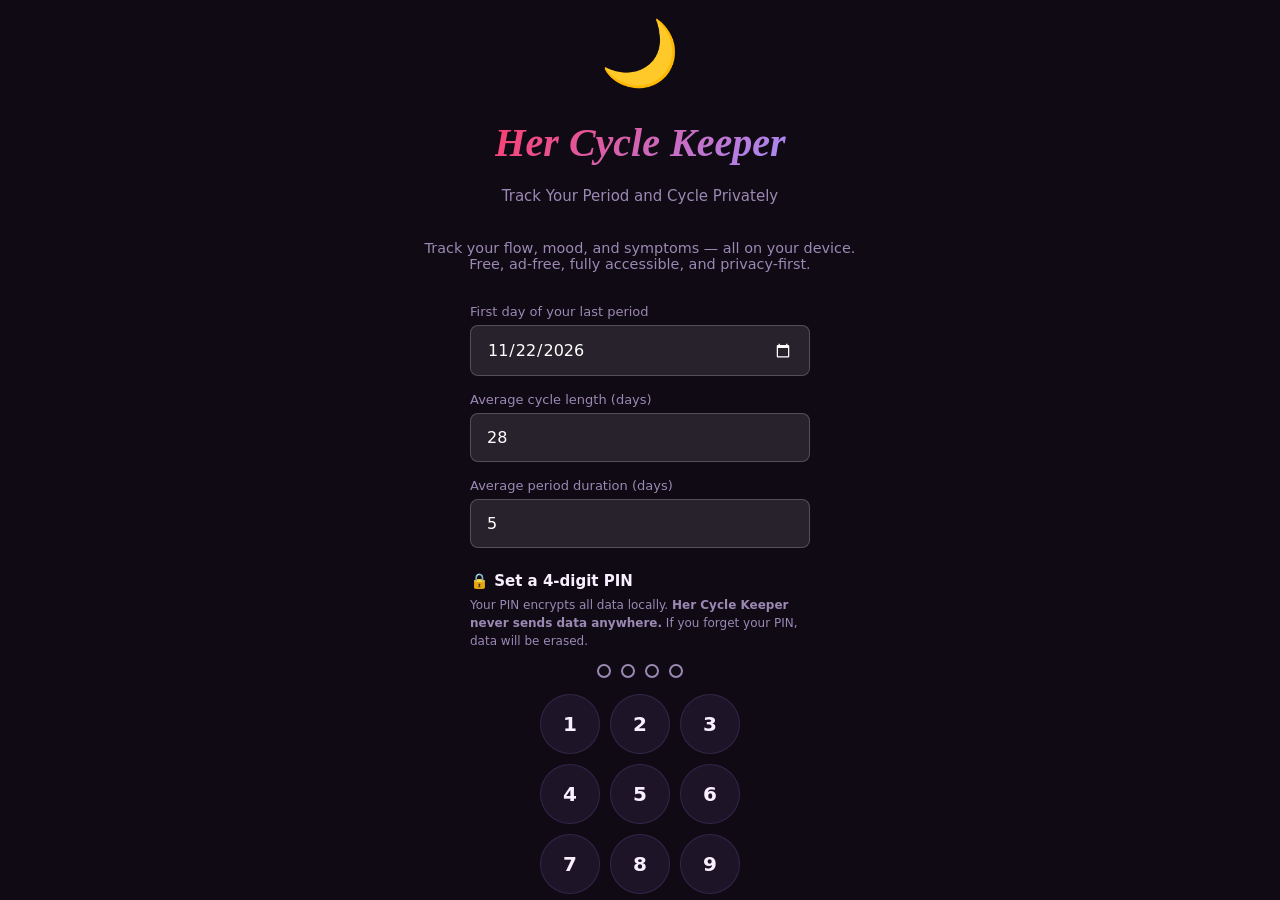
==== commit f5c7d1b7: "Update CACHE_VERSION to v2.0.0 and implement network-first strategy for HTML in service worker" ====
--- a/index.html
+++ b/index.html
@@ -28,7 +28,7 @@
       name="apple-mobile-web-app-status-bar-style"
       content="black-translucent"
     />
-    <meta name="apple-mobile-web-app-title" content="Cycle Keeper" />
+    <meta name="apple-mobile-web-app-title" content="Her Cycle Keeper" />
     <meta
       name="robots"
       content="index, follow, max-image-preview:large, max-snippet:-1, max-video-preview:-1"
@@ -72,7 +72,7 @@
     <!-- Canonical URL -->
     <link rel="canonical" href="https://hercyclekeeper.web.app" />
 
-    <link rel="stylesheet" href="style.css" />
+    <link rel="stylesheet" href="style.css?v=2.0.0" />
     <link rel="manifest" href="manifest.json" />
     <link rel="apple-touch-icon" href="icons/icon-192.png" />
     <title>Her Cycle Keeper — Private Period & Cycle Tracker</title>
@@ -155,7 +155,7 @@
 
     <div id="lock-screen">
       <div class="lock-icon" id="lock-icon">🔐</div>
-      <div class="lock-logo">Cycle Keeper</div>
+      <div class="lock-logo">Her Cycle Keeper</div>
       <div class="lock-sub" id="lock-sub">
         Enter your PIN to unlock<br />your private health data
       </div>
@@ -244,8 +244,8 @@
         <div class="pin-setup-title">🔒 Set a 4-digit PIN</div>
         <div class="pin-setup-sub">
           Your PIN encrypts all data locally.
-          <strong>Cycle Keeper never sends data anywhere.</strong> If you forget
-          your PIN, data will be erased.
+          <strong>Her Cycle Keeper never sends data anywhere.</strong> If you
+          forget your PIN, data will be erased.
         </div>
         <div class="setup-pin-wrap" id="setup-pin-dots">
           <div class="setup-pin-dot" id="sp0"></div>
@@ -285,7 +285,7 @@
     <!-- MAIN APP -->
     <div id="app" style="display: none">
       <div class="header">
-        <div class="logo">Cycle Keeper</div>
+        <div class="logo">Her Cycle Keeper</div>
         <button
           id="install-btn"
           onclick="installApp()"
@@ -541,10 +541,13 @@
               "
             ></select>
           </div>
-          <div id="pain-chart-container">
+          <div
+            id="pain-chart-container"
+            style="margin: 0 -1.125rem; padding: 0"
+          >
             <canvas
               id="pain-chart"
-              style="width: 100%; max-height: 300px"
+              style="width: 100%; max-height: 300px; display: block"
             ></canvas>
           </div>
           <div
@@ -571,9 +574,9 @@
           </div>
         </div>
         <div class="insight-card">
-          <h3>How Cycle Keeper Works</h3>
+          <h3>How Her Cycle Keeper Works</h3>
           <div class="info-box">
-            Cycle Keeper estimates your fertile window by tracking cycle
+            Her Cycle Keeper estimates your fertile window by tracking cycle
             patterns.
             <strong>Ovulation</strong> is estimated ~14 days before your next
             period. <strong>Fertile days</strong> are calculated as day 8
@@ -701,9 +704,9 @@
             >
             It is <em>not</em> medical advice and must not be used as a
             substitute for professional medical consultation.<br /><br />
-            Cycle Keeper predicts your cycle by tracking patterns and estimating
-            ovulation timing. Actual cycle timing can vary due to stress,
-            illness, medications, and many other factors.<br /><br />
+            Her Cycle Keeper predicts your cycle by tracking patterns and
+            estimating ovulation timing. Actual cycle timing can vary due to
+            stress, illness, medications, and many other factors.<br /><br />
             Do <strong>not</strong> use this app as a contraceptive or fertility
             guarantee. Always consult a qualified healthcare professional for
             medical decisions.
@@ -717,7 +720,7 @@
             "
           >
             <strong>Privacy Guarantee</strong><br /><br />
-            Cycle Keeper collects <strong>zero data</strong>. This app:<br />
+            Her Cycle Keeper collects <strong>zero data</strong>. This app:<br />
             &nbsp;• Stores all data locally on your device only<br />
             &nbsp;• Has no servers, no accounts, no cloud storage<br />
             &nbsp;• Has no analytics, no tracking, no telemetry<br />
@@ -728,10 +731,10 @@
           </div>
         </div>
         <div class="settings-section">
-          <h3>About Cycle Keeper</h3>
+          <h3>About Her Cycle Keeper</h3>
           <div class="info-box">
-            Cycle Keeper is free software built with care for privacy. Based on
-            the
+            Her Cycle Keeper is free software built with care for privacy. Based
+            on the
             <strong>Calendar Rhythm Method</strong> and
             <strong>Standard Days Method</strong> for cycle estimation. For
             informational purposes only.
@@ -1111,7 +1114,7 @@
         showModal({
           icon: "⚠️",
           title: "Forgot PIN?",
-          msg: "This will permanently erase all your cycle data and reset Cycle Keeper. This cannot be undone. Are you sure?",
+          msg: "This will permanently erase all your cycle data and reset Her Cycle Keeper. This cannot be undone. Are you sure?",
           confirmText: "Yes, erase and reset",
           cancelText: "Cancel",
           onConfirm: () => {
@@ -1135,7 +1138,7 @@
             showModal({
               icon: "✅",
               title: "Reset Complete",
-              msg: "Cycle Keeper has been reset. Please set a new PIN to get started.",
+              msg: "Her Cycle Keeper has been reset. Please set a new PIN to get started.",
               cancelText: "",
               confirmText: "OK",
             });
@@ -1953,7 +1956,7 @@
         canvas.style.height = height + "px";
         ctx.scale(dpr, dpr);
 
-        const padding = { top: 20, right: 20, bottom: 40, left: 40 };
+        const padding = { top: 20, right: 20, bottom: 40, left: 20 };
         const chartWidth = width - padding.left - padding.right;
         const chartHeight = height - padding.top - padding.bottom;
 
@@ -2424,7 +2427,7 @@
             showModal({
               icon: "✅",
               title: "Already Installed",
-              msg: "Cycle Keeper is already installed on your device! You can see it in your app drawer.",
+              msg: "Her Cycle Keeper is already installed on your device! You can see it in your app drawer.",
               cancelText: "",
               confirmText: "OK",
             });
@@ -2432,7 +2435,7 @@
             // Show manual install instructions
             showModal({
               icon: "📱",
-              title: "Install Cycle Keeper as App",
+              title: "Install Her Cycle Keeper as App",
               msg: "To install:\n\n1. Tap the menu (⋮) in your browser\n2. Look for 'Install app' or 'Add to Home screen'\n3. Confirm installation",
               cancelText: "",
               confirmText: "OK",
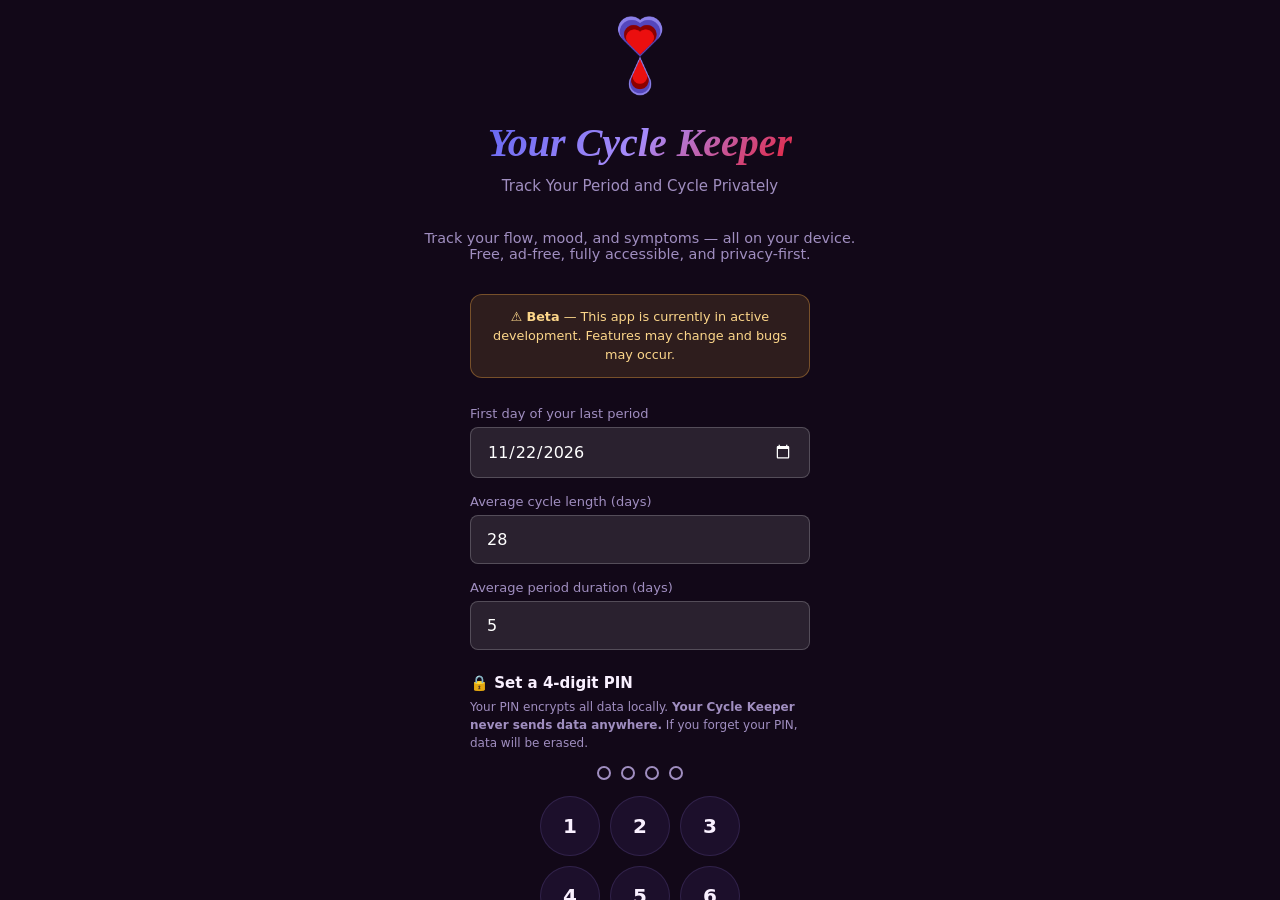
==== commit 06868ea3: "Add service worker, session management, data validation, and sitemap - Implemented a service worker " ====
--- a/index.html
+++ b/index.html
@@ -28,112 +28,176 @@
       name="apple-mobile-web-app-status-bar-style"
       content="black-translucent"
     />
-    <meta name="apple-mobile-web-app-title" content="Her Cycle Keeper" />
+    <meta name="apple-mobile-web-app-title" content="Your Cycle Keeper" />
     <meta
       name="robots"
       content="index, follow, max-image-preview:large, max-snippet:-1, max-video-preview:-1"
     />
     <meta
       name="description"
-      content="Her Cycle Keeper is a privacy-first period and cycle tracker. Track your cycle, flow, and mood on your device — no servers, no tracking, no accounts."
-    />
+      content="Your Cycle Keeper — a free, private period tracker with AES-256 encryption. Track your cycle, flow, mood, and symptoms entirely on your device. No accounts, no servers, no data collection. Forever free and ad-free."
+    />
+    <meta
+      name="keywords"
+      content="period tracker, cycle tracker, private period tracker, free period app, menstrual cycle tracker, ovulation tracker, fertility tracker, encrypted health app, offline period tracker, no account period tracker, privacy first, AES-256, PWA"
+    />
+    <meta name="author" content="Your Cycle Keeper" />
 
     <!-- Open Graph / Social Sharing -->
     <meta property="og:type" content="website" />
+    <meta property="og:site_name" content="Your Cycle Keeper" />
+    <meta property="og:locale" content="en_US" />
     <meta
       property="og:title"
-      content="Her Cycle Keeper — Private Period & Cycle Tracker"
+      content="Your Cycle Keeper — Free Private Period & Cycle Tracker"
     />
     <meta
       property="og:description"
-      content="Track your period and cycle privately with Her Cycle Keeper. Free, ad-free, and fully accessible."
-    />
-    <meta property="og:url" content="https://hercyclekeeper.web.app" />
+      content="Track your period, flow, mood and symptoms privately. AES-256 encrypted, no accounts, no servers, no data collection. Free forever."
+    />
+    <meta property="og:url" content="https://yourcyclekeeper.web.app" />
     <meta
       property="og:image"
-      content="https://hercyclekeeper.web.app/icons/icon-192.png"
+      content="https://yourcyclekeeper.web.app/icons/favicon-512x512.png"
+    />
+    <meta property="og:image:width" content="512" />
+    <meta property="og:image:height" content="512" />
+    <meta
+      property="og:image:alt"
+      content="Your Cycle Keeper logo — a heart with a blood drop"
     />
 
     <!-- Twitter Card -->
-    <meta name="twitter:card" content="summary_large_image" />
+    <meta name="twitter:card" content="summary" />
     <meta
       name="twitter:title"
-      content="Her Cycle Keeper — Private Period & Cycle Tracker"
+      content="Your Cycle Keeper — Free Private Period Tracker"
     />
     <meta
       name="twitter:description"
-      content="Track your period and cycle privately with Her Cycle Keeper. Free, ad-free, and fully accessible."
+      content="Track your period, flow, mood and symptoms privately. AES-256 encrypted, no accounts, no servers. Free forever."
     />
     <meta
       name="twitter:image"
-      content="https://hercyclekeeper.web.app/icons/icon-192.png"
-    />
+      content="https://yourcyclekeeper.web.app/icons/favicon-512x512.png"
+    />
+    <meta name="twitter:image:alt" content="Your Cycle Keeper logo" />
 
     <!-- Canonical URL -->
-    <link rel="canonical" href="https://hercyclekeeper.web.app" />
-
-    <link rel="stylesheet" href="style.css?v=2.0.0" />
+    <link rel="canonical" href="https://yourcyclekeeper.web.app" />
+
+    <link rel="stylesheet" href="style.css?v=3.1.0" />
     <link rel="manifest" href="manifest.json" />
-    <link rel="apple-touch-icon" href="icons/icon-192.png" />
-    <title>Her Cycle Keeper — Private Period & Cycle Tracker</title>
+    <link
+      rel="icon"
+      type="image/png"
+      sizes="16x16"
+      href="icons/favicon-16x16.png"
+    />
+    <script src="js/indexeddb-storage.js"></script>
+    <script type="module" src="js/script.js"></script>
+    <link
+      rel="icon"
+      type="image/png"
+      sizes="32x32"
+      href="icons/favicon-32x32.png"
+    />
+    <link
+      rel="icon"
+      type="image/png"
+      sizes="48x48"
+      href="icons/favicon-48x48.png"
+    />
+    <link
+      rel="icon"
+      type="image/png"
+      sizes="64x64"
+      href="icons/favicon-64x64.png"
+    />
+    <link
+      rel="icon"
+      type="image/png"
+      sizes="96x96"
+      href="icons/favicon-96x96.png"
+    />
+    <link
+      rel="icon"
+      type="image/png"
+      sizes="128x128"
+      href="icons/favicon-128x128.png"
+    />
+    <link
+      rel="icon"
+      type="image/png"
+      sizes="192x192"
+      href="icons/favicon-192x192.png"
+    />
+    <link
+      rel="icon"
+      type="image/png"
+      sizes="256x256"
+      href="icons/favicon-256x256.png"
+    />
+    <link
+      rel="icon"
+      type="image/png"
+      sizes="512x512"
+      href="icons/favicon-512x512.png"
+    />
+    <link
+      rel="apple-touch-icon"
+      sizes="180x180"
+      href="icons/favicon-180x180.png"
+    />
+    <link
+      rel="apple-touch-icon"
+      sizes="152x152"
+      href="icons/favicon-152x152.png"
+    />
+    <link
+      rel="apple-touch-icon"
+      sizes="144x144"
+      href="icons/favicon-144x144.png"
+    />
+    <title>Your Cycle Keeper — Private Period & Cycle Tracker</title>
 
     <!-- JSON-LD Schema for Search Engines -->
     <script type="application/ld+json">
       {
         "@context": "https://schema.org",
         "@type": "SoftwareApplication",
-        "name": "Her Cycle Keeper",
-        "description": "Private, AES-encrypted period and cycle tracker. Zero data collection, forever free.",
-        "url": "https://hercyclekeeper.web.app",
+        "name": "Your Cycle Keeper",
+        "alternateName": "Cycle Keeper",
+        "description": "Free, private period and cycle tracker with AES-256 encryption. Track your flow, mood, and symptoms entirely on your device. No accounts, no servers, no data collection.",
+        "url": "https://yourcyclekeeper.web.app",
         "applicationCategory": "HealthApplication",
         "operatingSystem": "Web",
+        "browserRequirements": "Requires JavaScript, Web Crypto API",
+        "softwareVersion": "3.1.0",
         "offers": {
           "@type": "Offer",
           "price": "0",
-          "priceCurrency": "USD"
+          "priceCurrency": "USD",
+          "availability": "https://schema.org/InStock"
         },
-        "aggregateRating": {
-          "@type": "AggregateRating",
-          "ratingValue": "5",
-          "ratingCount": "1"
-        },
-        "image": "https://hercyclekeeper.web.app/icons/icon-192.png"
+        "featureList": [
+          "AES-256-GCM encryption",
+          "Offline-first PWA",
+          "Period tracking",
+          "Flow intensity tracking",
+          "Mood tracking",
+          "Pain tracking",
+          "Cycle predictions",
+          "Ovulation estimation",
+          "Encrypted backup & restore",
+          "Zero data collection"
+        ],
+        "screenshot": "https://yourcyclekeeper.web.app/icons/favicon-512x512.png",
+        "image": "https://yourcyclekeeper.web.app/icons/favicon-512x512.png"
       }
     </script>
 
-    <!-- PWA Install Prompt Listener - Must be early to catch the event -->
-    <script>
-      let deferredPrompt = null;
-
-      // Check if app is already installed and hide button
-      if (
-        localStorage.getItem("hercyclekeeper_app_installed") === "true" ||
-        window.matchMedia("(display-mode: standalone)").matches ||
-        window.navigator.standalone === true
-      ) {
-        // Running as installed app or previously marked as installed
-        window.addEventListener("DOMContentLoaded", () => {
-          const btn = document.getElementById("install-btn");
-          if (btn) btn.style.display = "none";
-        });
-      }
-
-      window.addEventListener("beforeinstallprompt", (e) => {
-        console.log(
-          "✅ beforeinstallprompt event fired - PWA can be installed"
-        );
-        e.preventDefault();
-        deferredPrompt = e;
-      });
-
-      window.addEventListener("appinstalled", () => {
-        console.log("✅ App installed successfully");
-        deferredPrompt = null;
-        localStorage.setItem("hercyclekeeper_app_installed", "true");
-        const btn = document.getElementById("install-btn");
-        if (btn) btn.style.display = "none";
-      });
-    </script>
+    <script></script>
   </head>
   <body>
     <div id="timeout-banner">
@@ -154,8 +218,14 @@
     </div>
 
     <div id="lock-screen">
-      <div class="lock-icon" id="lock-icon">🔐</div>
-      <div class="lock-logo">Her Cycle Keeper</div>
+      <div class="lock-icon" id="lock-icon">
+        <img
+          src="icons/your_cycle_keeper_logo.png"
+          alt="Your Cycle Keeper Logo"
+          class="logo-lock"
+        />
+      </div>
+      <div class="lock-logo">Your Cycle Keeper</div>
       <div class="lock-sub" id="lock-sub">
         Enter your PIN to unlock<br />your private health data
       </div>
@@ -181,19 +251,8 @@
         <div class="num-btn del" onclick="pinDelete()">⌫</div>
       </div>
       <div class="lock-error" id="lock-error"></div>
-      <div style="text-align: center; margin-top: 1.25rem">
-        <button
-          onclick="forgotPinFlow()"
-          style="
-            background: none;
-            border: none;
-            color: var(--text-muted);
-            font-size: 0.8125rem;
-            cursor: pointer;
-            text-decoration: underline;
-            padding: 0;
-          "
-        >
+      <div class="forgot-pin-wrapper">
+        <button onclick="forgotPinFlow()" class="forgot-pin-btn">
           Forgot PIN?
         </button>
       </div>
@@ -201,24 +260,23 @@
 
     <!-- ONBOARDING -->
     <div id="onboarding" class="hidden">
-      <div class="onboard-moon">🌙</div>
-      <h1 class="onboard-logo">Her Cycle Keeper</h1>
+      <div class="onboard-moon">
+        <img
+          src="icons/your_cycle_keeper_logo.png"
+          alt="Your Cycle Keeper Logo"
+          class="logo-onboard"
+        />
+      </div>
+      <h1 class="onboard-logo">Your Cycle Keeper</h1>
       <p class="onboard-sub">Track Your Period and Cycle Privately</p>
-      <p
-        class="onboard-tagline"
-        style="
-          color: var(--text-muted);
-          font-size: 0.9rem;
-          margin: -0.5rem 0 1.5rem;
-          text-align: center;
-          max-width: 28rem;
-          margin-left: auto;
-          margin-right: auto;
-        "
-      >
+      <p class="onboard-tagline">
         Track your flow, mood, and symptoms — all on your device. Free, ad-free,
         fully accessible, and privacy-first.
       </p>
+      <div class="beta-warning">
+        ⚠️ <strong>Beta</strong> — This app is currently in active development.
+        Features may change and bugs may occur.
+      </div>
       <div class="onboard-form">
         <label for="ob-last-period">First day of your last period</label>
         <input type="date" id="ob-last-period" autocomplete="off" />
@@ -244,7 +302,7 @@
         <div class="pin-setup-title">🔒 Set a 4-digit PIN</div>
         <div class="pin-setup-sub">
           Your PIN encrypts all data locally.
-          <strong>Her Cycle Keeper never sends data anywhere.</strong> If you
+          <strong>Your Cycle Keeper never sends data anywhere.</strong> If you
           forget your PIN, data will be erased.
         </div>
         <div class="setup-pin-wrap" id="setup-pin-dots">
@@ -285,40 +343,11 @@
     <!-- MAIN APP -->
     <div id="app" style="display: none">
       <div class="header">
-        <div class="logo">Her Cycle Keeper</div>
-        <button
-          id="install-btn"
-          onclick="installApp()"
-          style="
-            background: linear-gradient(135deg, var(--rose), var(--coral));
-            border: none;
-            color: white;
-            padding: 0.5rem 1rem;
-            border-radius: 0.5rem;
-            font-size: 0.75rem;
-            font-weight: 600;
-            cursor: pointer;
-            transition: opacity 0.2s;
-          "
-        >
-          Install App
-        </button>
+        <div class="logo">Your Cycle Keeper</div>
       </div>
 
       <!-- In-app Reminder Banner -->
-      <div
-        id="reminder-banner"
-        style="
-          display: none;
-          background: linear-gradient(135deg, var(--amber), #f59e0b);
-          padding: 0.875rem 1.25rem;
-          border-radius: 0.75rem;
-          margin: 0 1.25rem 1rem;
-          color: white;
-          font-weight: 600;
-          text-align: center;
-        "
-      >
+      <div id="reminder-banner" class="reminder-banner">
         ⏰ <span id="reminder-text">Your period is expected soon</span>
       </div>
 
@@ -349,22 +378,19 @@
         <div class="cycle-bar" id="cycle-bar"></div>
         <div class="bar-legend">
           <div class="legend-item">
-            <div class="legend-dot" style="background: var(--rose)"></div>
+            <div class="legend-dot legend-dot--rose"></div>
             Period
           </div>
           <div class="legend-item">
-            <div
-              class="legend-dot"
-              style="background: var(--fertile-green)"
-            ></div>
+            <div class="legend-dot legend-dot--fertile"></div>
             Fertile
           </div>
           <div class="legend-item">
-            <div class="legend-dot" style="background: var(--ovulation)"></div>
+            <div class="legend-dot legend-dot--ovulation"></div>
             Ovulation
           </div>
           <div class="legend-item">
-            <div class="legend-dot" style="background: var(--lavender)"></div>
+            <div class="legend-dot legend-dot--lavender"></div>
             Luteal
           </div>
         </div>
@@ -374,9 +400,21 @@
       <div id="view-calendar">
         <div class="calendar-wrap">
           <div class="cal-header">
-            <button class="cal-nav-btn" onclick="changeMonth(-1)">‹</button>
+            <button
+              class="cal-nav-btn"
+              onclick="changeMonth(-1)"
+              aria-label="Previous month"
+            >
+              ‹
+            </button>
             <div class="cal-month" id="cal-month-label">—</div>
-            <button class="cal-nav-btn" onclick="changeMonth(1)">›</button>
+            <button
+              class="cal-nav-btn"
+              onclick="changeMonth(1)"
+              aria-label="Next month"
+            >
+              ›
+            </button>
           </div>
           <div class="cal-weekdays">
             <div>Su</div>
@@ -389,43 +427,98 @@
           </div>
           <div class="cal-grid" id="cal-grid"></div>
         </div>
-        <div class="log-panel" id="log-panel">
-          <div class="log-date-title" id="log-panel-date">Log for Today</div>
-          <p
-            style="
-              color: var(--text-muted);
-              font-size: 0.875rem;
-              text-align: center;
-              margin: -0.5rem 0 1rem;
-            "
-          >
-            What's your flow today? 🌊
-          </p>
-          <div class="log-options">
-            <div class="log-btn" id="log-flow" onclick="showFlowModal()">
-              <span class="icon" id="log-flow-icon">🩸</span>Flow
+
+        <!-- LOG MODAL -->
+        <div
+          class="log-modal-overlay"
+          id="log-modal-overlay"
+          onclick="if(event.target === this) closeLogPanel()"
+        >
+          <div class="log-panel" id="log-panel">
+            <div class="log-header">
+              <div class="log-date-title" id="log-panel-date">
+                Log for Today
+              </div>
+              <button class="close-btn" onclick="closeLogPanel()">×</button>
             </div>
-            <div class="log-btn" id="log-headache" onclick="showPainModal()">
-              <span class="icon" id="log-pain-icon">🤕</span>Pain
+            <p class="calendar-empty-text">What's your flow today? 🌊</p>
+            <div class="log-options">
+              <div
+                class="log-btn"
+                id="log-flow"
+                onclick="showFlowModal()"
+                tabindex="0"
+                role="button"
+                aria-label="Set flow intensity"
+                onkeydown="if(event.key==='Enter'||event.key===' '){event.preventDefault();showFlowModal();}"
+              >
+                <span class="icon" id="log-flow-icon">🩸</span>Flow
+              </div>
+              <div
+                class="log-btn"
+                id="log-headache"
+                onclick="showPainModal()"
+                tabindex="0"
+                role="button"
+                aria-label="Set pain level"
+                onkeydown="if(event.key==='Enter'||event.key===' '){event.preventDefault();showPainModal();}"
+              >
+                <span class="icon" id="log-pain-icon">🤕</span>Pain
+              </div>
+              <div
+                class="log-btn mood-btn"
+                id="log-mood"
+                onclick="showMoodModal()"
+                tabindex="0"
+                role="button"
+                aria-label="Set mood"
+                onkeydown="if(event.key==='Enter'||event.key===' '){event.preventDefault();showMoodModal();}"
+              >
+                <span class="icon" id="log-mood-icon">😐</span>Mood
+              </div>
             </div>
-            <div
-              class="log-btn mood-btn"
-              id="log-mood"
-              onclick="showMoodModal()"
-            >
-              <span class="icon" id="log-mood-icon">😐</span>Mood
+            <div class="period-markers">
+              <div
+                class="period-marker-btn"
+                id="log-period-start"
+                onclick="togglePeriodStart()"
+                tabindex="0"
+                role="button"
+                aria-label="Mark period start"
+                onkeydown="if(event.key==='Enter'||event.key===' '){event.preventDefault();togglePeriodStart();}"
+              >
+                <span class="icon">📅</span>Period Start
+              </div>
+              <div
+                class="period-marker-btn"
+                id="log-period-end"
+                onclick="togglePeriodEnd()"
+                tabindex="0"
+                role="button"
+                aria-label="Mark period end"
+                onkeydown="if(event.key==='Enter'||event.key===' '){event.preventDefault();togglePeriodEnd();}"
+              >
+                <span class="icon">🏁</span>Period End
+              </div>
             </div>
-          </div>
-          <textarea
-            class="log-note"
-            id="log-note"
-            rows="2"
-            placeholder="Add a note…"
-            maxlength="500"
-            oninput="updateNoteCount()"
-          ></textarea>
-          <div class="note-limit" id="note-limit">0 / 500</div>
-          <button class="log-save-btn" onclick="saveLog()">Save Entry</button>
+            <textarea
+              class="log-note"
+              id="log-note"
+              rows="2"
+              placeholder="Add a note…"
+              maxlength="500"
+              oninput="updateNoteCount()"
+            ></textarea>
+            <div class="note-limit" id="note-limit">0 / 500</div>
+            <div class="log-actions">
+              <button class="log-save-btn" onclick="saveLog()">
+                Save Entry
+              </button>
+              <button class="log-delete-btn" onclick="deleteLog()">
+                Delete Entry
+              </button>
+            </div>
+          </div>
         </div>
       </div>
 
@@ -435,148 +528,142 @@
           <h3>Cycle Stats</h3>
           <div class="stat-grid">
             <div class="stat-box">
-              <div class="big" id="avg-cycle" style="color: var(--rose)">—</div>
+              <div class="big stat-color--rose" id="avg-cycle">—</div>
               <div class="sm">Avg Length</div>
             </div>
             <div class="stat-box">
-              <div class="big" id="avg-period" style="color: var(--lavender)">
-                —
-              </div>
+              <div class="big stat-color--lavender" id="avg-period">—</div>
               <div class="sm">Avg Period</div>
             </div>
             <div class="stat-box">
-              <div class="big" id="tracked-cycles" style="color: var(--teal)">
-                —
-              </div>
+              <div class="big stat-color--teal" id="tracked-cycles">—</div>
               <div class="sm">Cycles Logged</div>
             </div>
             <div class="stat-box">
-              <div
-                class="big"
-                id="fertile-window"
-                style="color: var(--fertile-green)"
-              >
-                —
-              </div>
+              <div class="big stat-color--fertile" id="fertile-window">—</div>
               <div class="sm">Fertile Days</div>
             </div>
           </div>
         </div>
         <div class="insight-card">
-          <h3>Symptom Tracking</h3>
-          <div
-            style="
-              margin-bottom: 1rem;
-              display: flex;
-              gap: 0.5rem;
-              align-items: center;
-            "
-          >
+          <div class="chart-header-row">
+            <h3>Symptom Tracking</h3>
+            <button
+              onclick="downloadChart()"
+              aria-label="Download chart"
+              class="chart-download-btn"
+              title="Download chart"
+            >
+              <svg
+                class="w-6 h-6"
+                aria-hidden="true"
+                xmlns="http://www.w3.org/2000/svg"
+                width="24"
+                height="24"
+                fill="none"
+                viewBox="0 0 24 24"
+              >
+                <path
+                  stroke="currentColor"
+                  stroke-linecap="round"
+                  stroke-linejoin="round"
+                  stroke-width="2"
+                  d="M4 15v2a3 3 0 0 0 3 3h10a3 3 0 0 0 3-3v-2m-8 1V4m0 12-4-4m4 4 4-4"
+                />
+              </svg>
+            </button>
+          </div>
+
+          <div class="chart-controls-row">
             <select
               id="pain-view-month"
               onchange="updatePainChart()"
-              style="
-                flex: 1;
-                padding: 0.5rem;
-                font-size: 0.875rem;
-                background: rgba(255, 255, 255, 0.1);
-                border: 1px solid rgba(255, 255, 255, 0.2);
-                border-radius: 0.5rem;
-                color: white;
-                cursor: pointer;
-              "
+              aria-label="Select month to view"
+              class="chart-select"
             >
-              <option value="" style="background: #1a1a2e; color: white">
-                All Months
-              </option>
-              <option value="0" style="background: #1a1a2e; color: white">
-                January
-              </option>
-              <option value="1" style="background: #1a1a2e; color: white">
-                February
-              </option>
-              <option value="2" style="background: #1a1a2e; color: white">
-                March
-              </option>
-              <option value="3" style="background: #1a1a2e; color: white">
-                April
-              </option>
-              <option value="4" style="background: #1a1a2e; color: white">
-                May
-              </option>
-              <option value="5" style="background: #1a1a2e; color: white">
-                June
-              </option>
-              <option value="6" style="background: #1a1a2e; color: white">
-                July
-              </option>
-              <option value="7" style="background: #1a1a2e; color: white">
-                August
-              </option>
-              <option value="8" style="background: #1a1a2e; color: white">
-                September
-              </option>
-              <option value="9" style="background: #1a1a2e; color: white">
-                October
-              </option>
-              <option value="10" style="background: #1a1a2e; color: white">
-                November
-              </option>
-              <option value="11" style="background: #1a1a2e; color: white">
-                December
-              </option>
+              <option value="" class="chart-select option">All Months</option>
+              <option value="0" class="chart-select option">January</option>
+              <option value="1" class="chart-select option">February</option>
+              <option value="2" class="chart-select option">March</option>
+              <option value="3" class="chart-select option">April</option>
+              <option value="4" class="chart-select option">May</option>
+              <option value="5" class="chart-select option">June</option>
+              <option value="6" class="chart-select option">July</option>
+              <option value="7" class="chart-select option">August</option>
+              <option value="8" class="chart-select option">September</option>
+              <option value="9" class="chart-select option">October</option>
+              <option value="10" class="chart-select option">November</option>
+              <option value="11" class="chart-select option">December</option>
             </select>
             <select
               id="pain-view-year"
               onchange="updatePainChart()"
-              style="
-                flex: 1;
-                padding: 0.5rem;
-                font-size: 0.875rem;
-                background: rgba(255, 255, 255, 0.1);
-                border: 1px solid rgba(255, 255, 255, 0.2);
-                border-radius: 0.5rem;
-                color: white;
-                cursor: pointer;
-              "
+              aria-label="Select year to view"
+              class="chart-select"
             ></select>
           </div>
-          <div
-            id="pain-chart-container"
-            style="margin: 0 -1.125rem; padding: 0"
-          >
-            <canvas
-              id="pain-chart"
-              style="width: 100%; max-height: 300px; display: block"
-            ></canvas>
-          </div>
-          <div
-            style="
-              margin-top: 1rem;
-              font-size: 0.75rem;
-              color: var(--text-muted);
-            "
-          >
-            <div
-              style="
-                display: flex;
-                gap: 1rem;
-                flex-wrap: wrap;
-                justify-content: center;
-              "
-            >
-              <span style="color: #ff3d6b">▮ Period</span>
-              <span style="color: #ffd700">▮ Ovulation</span>
-              <span style="color: #ff3d6b">▮ Flow</span>
-              <span style="color: #ff6b4a">▮ Pain</span>
-              <span style="color: #8b7fe8">▮ Mood</span>
+          <div id="pain-chart-container" class="chart-container">
+            <canvas id="pain-chart" class="chart-canvas"></canvas>
+          </div>
+          <div id="chart-legend" class="chart-legend">
+            <div class="legend-items">
+              <span
+                id="legend-period"
+                onclick="setChartFilter('period')"
+                tabindex="0"
+                role="button"
+                aria-label="Toggle period data visibility"
+                onkeydown="if(event.key==='Enter'||event.key===' '){event.preventDefault();setChartFilter('period');}"
+                class="legend-item--period"
+                >▮ Period</span
+              >
+              <span
+                id="legend-ovulation"
+                onclick="setChartFilter('ovulation')"
+                tabindex="0"
+                role="button"
+                aria-label="Toggle ovulation data visibility"
+                onkeydown="if(event.key==='Enter'||event.key===' '){event.preventDefault();setChartFilter('ovulation');}"
+                class="legend-item--ovulation"
+                >▮ Ovulation</span
+              >
+              <span
+                id="legend-flow"
+                onclick="setChartFilter('flow')"
+                tabindex="0"
+                role="button"
+                aria-label="Toggle flow data visibility"
+                onkeydown="if(event.key==='Enter'||event.key===' '){event.preventDefault();setChartFilter('flow');}"
+                class="legend-item--flow"
+                >▮ Flow</span
+              >
+              <span
+                id="legend-pain"
+                onclick="setChartFilter('pain')"
+                tabindex="0"
+                role="button"
+                aria-label="Toggle pain data visibility"
+                onkeydown="if(event.key==='Enter'||event.key===' '){event.preventDefault();setChartFilter('pain');}"
+                class="legend-item--pain"
+                >▮ Pain</span
+              >
+              <span
+                id="legend-mood"
+                onclick="setChartFilter('mood')"
+                tabindex="0"
+                role="button"
+                aria-label="Toggle mood data visibility"
+                onkeydown="if(event.key==='Enter'||event.key===' '){event.preventDefault();setChartFilter('mood');}"
+                class="legend-item--mood"
+                >▮ Mood</span
+              >
             </div>
           </div>
         </div>
         <div class="insight-card">
-          <h3>How Her Cycle Keeper Works</h3>
+          <h3>How Your Cycle Keeper Works</h3>
           <div class="info-box">
-            Her Cycle Keeper estimates your fertile window by tracking cycle
+            Your Cycle Keeper estimates your fertile window by tracking cycle
             patterns.
             <strong>Ovulation</strong> is estimated ~14 days before your next
             period. <strong>Fertile days</strong> are calculated as day 8
@@ -590,9 +677,85 @@
         <div class="insight-card">
           <h3>Cycle History</h3>
           <div id="cycle-history">
-            <p style="color: var(--text-muted); font-size: 0.875rem">
-              No history yet.
-            </p>
+            <p class="empty-history">No history yet.</p>
+          </div>
+        </div>
+      </div>
+
+      <!-- ABOUT VIEW -->
+      <div class="settings-wrap" id="view-about">
+        <div class="settings-section">
+          <h3>Privacy Guarantee</h3>
+          <div class="info-box info-box--success">
+            Your Cycle Keeper collects <strong>zero data</strong>. This app:<br />
+            &nbsp;• Stores all data locally on your device only<br />
+            &nbsp;• Has no servers, no accounts, no cloud storage<br />
+            &nbsp;• Has no analytics, no tracking, no telemetry<br />
+            &nbsp;• Has no ads, no third-party code<br />
+            &nbsp;• Never transmits any data anywhere<br />
+            &nbsp;• Is encrypted with your PIN via AES-256-GCM<br /><br />
+            Your health data is yours alone.
+          </div>
+        </div>
+        <div class="settings-section">
+          <h3>Medical Disclaimer</h3>
+          <div class="info-box info-box--warning">
+            ⚠️
+            <strong
+              >This app provides cycle estimations based on average biological
+              patterns.</strong
+            >
+            It is <em>not</em> medical advice and must not be used as a
+            substitute for professional medical consultation.<br /><br />
+            Your Cycle Keeper predicts your cycle by tracking patterns and
+            estimating ovulation timing. Actual cycle timing can vary due to
+            stress, illness, medications, and many other factors.<br /><br />
+            Do <strong>not</strong> use this app as a contraceptive or fertility
+            guarantee. Always consult a qualified healthcare professional for
+            medical decisions.
+          </div>
+        </div>
+        <div class="settings-section">
+          <h3>About Your Cycle Keeper</h3>
+          <div class="info-box">
+            Your Cycle Keeper is free software built with care for privacy.
+            Based on the
+            <strong>Calendar Rhythm Method</strong> and
+            <strong>Standard Days Method</strong> for cycle estimation. For
+            informational purposes only.<br /><br />
+            <strong>Version:</strong> 3.1.0<br />
+            <strong>License:</strong> MIT License<br /><br />
+            Found a bug or have a suggestion? Visit our GitHub repository.
+          </div>
+        </div>
+        <div class="settings-section">
+          <h3>Accessibility</h3>
+          <div class="info-box">
+            Your Cycle Keeper follows
+            <strong>WCAG 2.0 accessibility standards</strong>:<br /><br />
+            &nbsp;• <strong>Tab/Shift+Tab:</strong> Navigate forward/backward
+            through all interactive elements<br />
+            &nbsp;• <strong>Arrow Keys:</strong> Navigate calendar dates
+            (complex grid component)<br />
+            &nbsp;• <strong>Enter/Space:</strong> Activate buttons and links<br />
+            &nbsp;• <strong>Escape:</strong> Close modals and return focus to
+            trigger element<br />
+            &nbsp;• <strong>PIN Entry:</strong> Type digits 0-9 and Backspace on
+            all PIN screens<br />
+            &nbsp;• <strong>Form Controls:</strong> Native keyboard support for
+            inputs, selects, and textareas<br />
+            &nbsp;• <strong>Screen Readers:</strong> Semantic HTML with proper
+            ARIA labels and roles<br />
+            &nbsp;• <strong>Focus Management:</strong> Visible focus indicators,
+            logical tab order<br /><br />
+            Standards based on
+            <a
+              href="https://trailhead.salesforce.com/content/learn/modules/coding-for-web-accessibility/understand-accessible-navigation"
+              target="_blank"
+              rel="noopener"
+              class="accessibility-link"
+              >Salesforce Accessibility Guidelines</a
+            >.
           </div>
         </div>
       </div>
@@ -633,121 +796,50 @@
         <div class="settings-section">
           <h3>Security &amp; Privacy</h3>
           <div class="sec-badge">AES-256-GCM Encrypted</div>
-          <div class="info-box" style="margin-bottom: 0.75rem">
+          <div class="info-box info-box--margin">
             All data is encrypted with your PIN before being stored. Cycle
             Keeper uses the <strong>Web Crypto API</strong> — the same standard
             used by browsers for HTTPS.<br /><br />
             Zero data is sent to any server. No accounts. No analytics.
           </div>
           <button
-            class="apply-btn"
+            class="apply-btn btn--change-pin"
             onclick="showChangePinModal()"
-            style="
-              background: linear-gradient(135deg, var(--lavender), #6d28d9);
-              margin-bottom: 0;
-            "
           >
             Change PIN
           </button>
-          <button
-            class="apply-btn"
-            onclick="exportData()"
-            style="
-              background: linear-gradient(135deg, var(--teal), #0d9488);
-              margin-top: 0.625rem;
-              margin-bottom: 0.625rem;
-            "
-          >
+          <button class="apply-btn btn--export" onclick="exportData()">
             Export Encrypted Backup
           </button>
-          <button
-            class="apply-btn"
-            onclick="importData()"
-            style="
-              background: linear-gradient(135deg, #34d399, #0d9488);
-              margin-bottom: 0.625rem;
-            "
-          >
+          <button class="apply-btn btn--import" onclick="importData()">
             Import Encrypted Backup
           </button>
-          <div
-            class="info-box"
-            style="
-              border-color: rgba(139, 92, 246, 0.35);
-              background: rgba(139, 92, 246, 0.08);
-              color: #c4b5fd;
-              margin-bottom: 0.625rem;
-            "
-          >
-            💾 <strong>Storage used:</strong>
+          <div class="info-box info-box--security">
+            <strong>Storage used:</strong>
             <span id="storage-usage">Calculating...</span>
+          </div>
+          <div class="info-box info-box--data-warning">
+            ⚠️ <strong>Data Persistence:</strong> Your data is stored in
+            IndexedDB. Clearing browser cache is safe, but clearing "site data"
+            or "cookies and site data" in your browser settings WILL erase all
+            your cycle data. Always export a backup first!
           </div>
           <button class="danger-btn" onclick="confirmClear()">
             Erase All Data
           </button>
         </div>
-        <div class="settings-section">
-          <h3>Medical Disclaimer</h3>
-          <div
-            class="info-box"
-            style="
-              border-color: rgba(255, 179, 71, 0.35);
-              background: rgba(255, 179, 71, 0.08);
-              color: #fcd68a;
-              margin-bottom: 0.75rem;
-            "
-          >
-            ⚠️
-            <strong
-              >This app provides cycle estimations based on average biological
-              patterns.</strong
-            >
-            It is <em>not</em> medical advice and must not be used as a
-            substitute for professional medical consultation.<br /><br />
-            Her Cycle Keeper predicts your cycle by tracking patterns and
-            estimating ovulation timing. Actual cycle timing can vary due to
-            stress, illness, medications, and many other factors.<br /><br />
-            Do <strong>not</strong> use this app as a contraceptive or fertility
-            guarantee. Always consult a qualified healthcare professional for
-            medical decisions.
-          </div>
-          <div
-            class="info-box"
-            style="
-              border-color: rgba(52, 211, 153, 0.3);
-              background: rgba(52, 211, 153, 0.07);
-              color: #6ee7b7;
-            "
-          >
-            <strong>Privacy Guarantee</strong><br /><br />
-            Her Cycle Keeper collects <strong>zero data</strong>. This app:<br />
-            &nbsp;• Stores all data locally on your device only<br />
-            &nbsp;• Has no servers, no accounts, no cloud storage<br />
-            &nbsp;• Has no analytics, no tracking, no telemetry<br />
-            &nbsp;• Has no ads, no third-party code<br />
-            &nbsp;• Never transmits any data anywhere<br />
-            &nbsp;• Is encrypted with your PIN via AES-256-GCM<br /><br />
-            Your health data is yours alone.
-          </div>
-        </div>
-        <div class="settings-section">
-          <h3>About Her Cycle Keeper</h3>
-          <div class="info-box">
-            Her Cycle Keeper is free software built with care for privacy. Based
-            on the
-            <strong>Calendar Rhythm Method</strong> and
-            <strong>Standard Days Method</strong> for cycle estimation. For
-            informational purposes only.
-          </div>
-        </div>
       </div>
     </div>
 
-    <div class="bottom-nav" id="bottom-nav" style="display: none">
+    <div class="bottom-nav" id="bottom-nav">
       <div
         class="bnav-item active"
         id="bnav-calendar"
         onclick="switchTab('calendar')"
+        tabindex="0"
+        role="button"
+        aria-label="Calendar tab"
+        onkeydown="if(event.key==='Enter'||event.key===' '){event.preventDefault();switchTab('calendar');}"
       >
         <span class="icon"
           ><svg
@@ -765,7 +857,15 @@
             <line x1="3" y1="10" x2="21" y2="10"></line></svg></span
         >Calendar
       </div>
-      <div class="bnav-item" id="bnav-insights" onclick="switchTab('insights')">
+      <div
+        class="bnav-item"
+        id="bnav-insights"
+        onclick="switchTab('insights')"
+        tabindex="0"
+        role="button"
+        aria-label="Insights tab"
+        onkeydown="if(event.key==='Enter'||event.key===' '){event.preventDefault();switchTab('insights');}"
+      >
         <span class="icon"
           ><svg
             viewBox="0 0 24 24"
@@ -791,7 +891,15 @@
             ></path></svg></span
         >Insights
       </div>
-      <div class="bnav-item" id="bnav-settings" onclick="switchTab('settings')">
+      <div
+        class="bnav-item"
+        id="bnav-settings"
+        onclick="switchTab('settings')"
+        tabindex="0"
+        role="button"
+        aria-label="Settings tab"
+        onkeydown="if(event.key==='Enter'||event.key===' '){event.preventDefault();switchTab('settings');}"
+      >
         <span class="icon"
           ><svg viewBox="0 0 50 50" width="24" height="24" fill="currentColor">
             <path
@@ -799,2018 +907,34 @@
             ></path></svg></span
         >Settings
       </div>
+      <div
+        class="bnav-item"
+        id="bnav-about"
+        onclick="switchTab('about')"
+        tabindex="0"
+        role="button"
+        aria-label="About tab"
+        onkeydown="if(event.key==='Enter'||event.key===' '){event.preventDefault();switchTab('about');}"
+      >
+        <span class="icon">
+          <svg
+            viewBox="0 0 24 24"
+            width="24"
+            height="24"
+            fill="none"
+            stroke="currentColor"
+            stroke-width="1.5"
+          >
+            <circle cx="12" cy="12" r="10"></circle>
+            <path
+              d="M12 16v-4m0-4h.01"
+              stroke-linecap="round"
+              stroke-linejoin="round"
+            />
+          </svg>
+        </span>
+        About
+      </div>
     </div>
-    <script>
-      "use strict";
-
-      const STORE_KEY = "hercyclekeeper_enc_v1"; // encrypted blob
-      const SALT_KEY = "hercyclekeeper_salt_v1"; // random salt (not secret)
-      const PINHASH_KEY = "hercyclekeeper_ph_v1"; // HMAC of PIN for fast wrong-PIN detection
-      const SCHEMA_VERSION = 1; // bump when state shape changes
-
-      async function deriveKey(pin, salt) {
-        const enc = new TextEncoder();
-        const keyMat = await crypto.subtle.importKey(
-          "raw",
-          enc.encode(pin),
-          "PBKDF2",
-          false,
-          ["deriveKey"]
-        );
-        return crypto.subtle.deriveKey(
-          { name: "PBKDF2", salt, iterations: 250000, hash: "SHA-256" }, // ← 250k
-          keyMat,
-          { name: "AES-GCM", length: 256 },
-          false,
-          ["encrypt", "decrypt"]
-        );
-      }
-
-      async function encryptData(data, pin, salt) {
-        const key = await deriveKey(pin, salt);
-        const iv = crypto.getRandomValues(new Uint8Array(12));
-        const enc = new TextEncoder();
-        // Schema envelope: version + payload. Allows future migrations.
-        const envelope = JSON.stringify({ v: SCHEMA_VERSION, payload: data });
-        const ct = await crypto.subtle.encrypt(
-          { name: "AES-GCM", iv },
-          key,
-          enc.encode(envelope)
-        );
-        const combined = new Uint8Array(iv.byteLength + ct.byteLength);
-        combined.set(iv, 0);
-        combined.set(new Uint8Array(ct), iv.byteLength);
-        return btoa(String.fromCharCode(...combined));
-      }
-
-      async function decryptData(b64, pin, salt) {
-        const key = await deriveKey(pin, salt);
-        const combined = Uint8Array.from(atob(b64), (c) => c.charCodeAt(0));
-        const iv = combined.slice(0, 12);
-        const ct = combined.slice(12);
-        const pt = await crypto.subtle.decrypt(
-          { name: "AES-GCM", iv },
-          key,
-          ct
-        );
-        const parsed = JSON.parse(new TextDecoder().decode(pt));
-        // Schema version gate — future-proof for data shape changes
-        if (parsed.v === undefined) {
-          // Legacy blob (pre-schema): treat entire object as payload
-          return parsed;
-        }
-        if (parsed.v !== SCHEMA_VERSION) {
-          throw new Error(
-            `Unsupported data schema version: ${parsed.v}. Please update the app.`
-          );
-        }
-        return parsed.payload;
-      }
-
-      async function hashPin(pin, salt) {
-        const enc = new TextEncoder();
-        const keyMat = await crypto.subtle.importKey(
-          "raw",
-          enc.encode(pin),
-          { name: "HMAC", hash: "SHA-256" },
-          false,
-          ["sign"]
-        );
-        const sig = await crypto.subtle.sign("HMAC", keyMat, salt);
-        return btoa(String.fromCharCode(...new Uint8Array(sig)));
-      }
-
-      function getOrCreateSalt() {
-        let s = localStorage.getItem(SALT_KEY);
-        if (s) return Uint8Array.from(atob(s), (c) => c.charCodeAt(0));
-        const salt = crypto.getRandomValues(new Uint8Array(16));
-        localStorage.setItem(SALT_KEY, btoa(String.fromCharCode(...salt)));
-        return salt;
-      }
-
-      let state = {
-        lastPeriodStart: null,
-        cycleLength: 28,
-        periodDuration: 5,
-        logs: {},
-        cycleHistory: [],
-      };
-
-      let sessionPin = null; // PIN held only in JS memory (never persisted)
-      let viewMonth = new Date();
-      let selectedDate = null;
-      let currentTab = "calendar";
-
-      const SESSION_TIMEOUT_MS = 5 * 60 * 1000; // 5 minutes
-      const WARN_AT_MS = SESSION_TIMEOUT_MS - 60000; // warn at 4 min
-      let sessionTimer = null;
-      let warnTimer = null;
-      let lastActivity = Date.now();
-
-      function resetSessionTimer() {
-        lastActivity = Date.now();
-        clearTimeout(sessionTimer);
-        clearTimeout(warnTimer);
-        hideBanner();
-        warnTimer = setTimeout(() => {
-          document.getElementById("timeout-banner").classList.add("visible");
-          startCountdown(60);
-        }, WARN_AT_MS);
-        sessionTimer = setTimeout(() => {
-          lockApp();
-        }, SESSION_TIMEOUT_MS);
-      }
-
-      let countdownInterval = null;
-      function startCountdown(seconds) {
-        clearInterval(countdownInterval);
-        let s = seconds;
-        document.getElementById("timeout-count").textContent = s;
-        countdownInterval = setInterval(() => {
-          s--;
-          document.getElementById("timeout-count").textContent = s;
-          if (s <= 0) clearInterval(countdownInterval);
-        }, 1000);
-      }
-
-      function hideBanner() {
-        document.getElementById("timeout-banner").classList.remove("visible");
-        clearInterval(countdownInterval);
-      }
-
-      // Reset on any user interaction
-      [
-        "touchstart",
-        "touchend",
-        "click",
-        "keydown",
-        "mousemove",
-        "scroll",
-      ].forEach((ev) =>
-        document.addEventListener(
-          ev,
-          () => {
-            if (sessionPin) resetSessionTimer();
-          },
-          { passive: true }
-        )
-      );
-      document
-        .getElementById("timeout-banner")
-        .addEventListener("click", () => {
-          hideBanner();
-          resetSessionTimer();
-        });
-
-      function showModal({
-        icon = "⚠️",
-        title = "",
-        msg = "",
-        confirmText = "Confirm",
-        cancelText = "Cancel",
-        onConfirm,
-        onCancel,
-      } = {}) {
-        document.getElementById("modal-icon").textContent = icon;
-        document.getElementById("modal-title").textContent = title;
-        document.getElementById("modal-msg").textContent = msg;
-        const confirmBtn = document.getElementById("modal-confirm");
-        const cancelBtn = document.getElementById("modal-cancel");
-        confirmBtn.textContent = confirmText;
-        cancelBtn.textContent = cancelText || "";
-        cancelBtn.style.display = cancelText ? "" : "none";
-        const overlay = document.getElementById("modal-overlay");
-        overlay.classList.add("visible");
-        confirmBtn.onclick = () => {
-          overlay.classList.remove("visible");
-          onConfirm && onConfirm();
-        };
-        cancelBtn.onclick = () => {
-          overlay.classList.remove("visible");
-          onCancel && onCancel();
-        };
-      }
-
-      let pinBuffer = "";
-      let pinAttempts = 0;
-      let pinLockUntil = 0; // timestamp: locked until this ms (brute-force delay)
-      const MAX_ATTEMPTS = 5;
-      const LOCKOUT_MS = 60000; // 60-second lockout after 5 failed attempts
-
-      function updatePinDots(buf, prefix = "d") {
-        for (let i = 0; i < 4; i++) {
-          const el = document.getElementById(prefix + i);
-          if (!el) return;
-          el.classList.toggle("filled", i < buf.length);
-        }
-      }
-
-      function pinInput(digit) {
-        if (pinBuffer.length >= 4) return;
-        pinBuffer += digit;
-        updatePinDots(pinBuffer);
-        if (pinBuffer.length === 4) submitPin();
-      }
-
-      function pinDelete() {
-        pinBuffer = pinBuffer.slice(0, -1);
-        updatePinDots(pinBuffer);
-        document.getElementById("lock-error").textContent = "";
-      }
-
-      async function submitPin() {
-        const pin = pinBuffer;
-        pinBuffer = "";
-        updatePinDots("");
-
-        // Brute-force time-delay: refuse entry while locked out
-        if (pinLockUntil && Date.now() < pinLockUntil) {
-          const secsLeft = Math.ceil((pinLockUntil - Date.now()) / 1000);
-          document.getElementById(
-            "lock-error"
-          ).textContent = `Too many attempts. Try again in ${secsLeft}s.`;
-          return;
-        }
-
-        const salt = getOrCreateSalt();
-        const storedHash = localStorage.getItem(PINHASH_KEY);
-        const attemptHash = await hashPin(pin, salt);
-
-        if (attemptHash !== storedHash) {
-          pinAttempts++;
-          const remaining = MAX_ATTEMPTS - pinAttempts;
-          const dots = document.querySelectorAll("#pin-dots .pin-dot");
-          dots.forEach((d) => {
-            d.classList.add("error");
-            setTimeout(() => d.classList.remove("error"), 500);
-          });
-          if (remaining <= 0) {
-            pinLockUntil = Date.now() + LOCKOUT_MS;
-            document.getElementById("lock-error").textContent =
-              "🚫 Too many attempts. Locked for 60 seconds.";
-            setTimeout(() => {
-              // After lockout period: reset and allow retry without erasing
-              pinAttempts = 0;
-              pinLockUntil = 0;
-              document.getElementById("lock-error").textContent =
-                "Lockout ended. Try again.";
-            }, LOCKOUT_MS);
-          } else {
-            document.getElementById(
-              "lock-error"
-            ).textContent = `Incorrect PIN. ${remaining} attempt${
-              remaining === 1 ? "" : "s"
-            } remaining.`;
-          }
-          return;
-        }
-
-        // PIN correct — decrypt data
-        const blob = localStorage.getItem(STORE_KEY);
-        if (blob) {
-          try {
-            state = await decryptData(blob, pin, salt);
-          } catch {
-            document.getElementById("lock-error").textContent =
-              "Decryption failed. Data may be corrupted.";
-            return;
-          }
-        }
-        pinAttempts = 0;
-        sessionPin = pin;
-        document.getElementById("lock-screen").classList.add("hidden");
-        document.getElementById("app").style.display = "block";
-        document.getElementById("bottom-nav").style.display = "flex";
-        resetSessionTimer();
-        viewMonth = new Date();
-        updateStatusCard();
-        renderCalendar();
-        switchTab("calendar");
-      }
-
-      function lockApp() {
-        sessionPin = null;
-        state = {
-          lastPeriodStart: null,
-          cycleLength: 28,
-          periodDuration: 5,
-          logs: {},
-          cycleHistory: [],
-        };
-        clearTimeout(sessionTimer);
-        clearTimeout(warnTimer);
-        clearInterval(countdownInterval);
-        hideBanner();
-        document.getElementById("app").style.display = "none";
-        document.getElementById("bottom-nav").style.display = "none";
-        document.getElementById("lock-screen").classList.remove("hidden");
-        document.getElementById("log-panel").classList.remove("visible");
-        pinBuffer = "";
-        updatePinDots("");
-        document.getElementById("lock-error").textContent = "";
-      }
-
-      function forgotPinFlow() {
-        showModal({
-          icon: "⚠️",
-          title: "Forgot PIN?",
-          msg: "This will permanently erase all your cycle data and reset Her Cycle Keeper. This cannot be undone. Are you sure?",
-          confirmText: "Yes, erase and reset",
-          cancelText: "Cancel",
-          onConfirm: () => {
-            localStorage.clear();
-            sessionStorage.clear();
-            state = {
-              lastPeriodStart: null,
-              cycleLength: 28,
-              periodDuration: 5,
-              logs: {},
-              cycleHistory: [],
-            };
-            pinAttempts = 0;
-            pinLockUntil = 0;
-            sessionPin = null;
-            document.getElementById("lock-screen").classList.add("hidden");
-            document.getElementById("onboarding").classList.remove("hidden");
-            document.getElementById("app").style.display = "none";
-            document.getElementById("bottom-nav").style.display = "none";
-            document.getElementById("lock-error").textContent = "";
-            showModal({
-              icon: "✅",
-              title: "Reset Complete",
-              msg: "Her Cycle Keeper has been reset. Please set a new PIN to get started.",
-              cancelText: "",
-              confirmText: "OK",
-            });
-          },
-        });
-      }
-
-      async function save() {
-        if (!sessionPin) return;
-        const salt = getOrCreateSalt();
-        const enc = await encryptData(state, sessionPin, salt);
-        localStorage.setItem(STORE_KEY, enc);
-      }
-
-      let setupPin = "";
-
-      function setupPinInput(digit) {
-        if (setupPin.length >= 4) return;
-        setupPin += digit;
-        for (let i = 0; i < 4; i++) {
-          const el = document.getElementById("sp" + i);
-          if (el) el.classList.toggle("filled", i < setupPin.length);
-        }
-        if (setupPin.length === 4) {
-          document.getElementById("onboard-start-btn").disabled = false;
-        }
-      }
-
-      function setupPinDelete() {
-        setupPin = setupPin.slice(0, -1);
-        for (let i = 0; i < 4; i++) {
-          const el = document.getElementById("sp" + i);
-          if (el) el.classList.toggle("filled", i < setupPin.length);
-        }
-        document.getElementById("onboard-start-btn").disabled = true;
-      }
-
-      async function startApp() {
-        const lp = document.getElementById("ob-last-period").value;
-        const cl = parseInt(document.getElementById("ob-cycle-len").value);
-        const pd = parseInt(document.getElementById("ob-period-dur").value);
-        if (!lp) {
-          showModal({
-            icon: "📅",
-            title: "Missing Date",
-            msg: "Please enter the first day of your last period.",
-            cancelText: "",
-            confirmText: "OK",
-          });
-          return;
-        }
-        if (setupPin.length < 4) {
-          showModal({
-            icon: "🔢",
-            title: "Set a PIN",
-            msg: "Enter a 4-digit PIN to protect your data.",
-            cancelText: "",
-            confirmText: "OK",
-          });
-          return;
-        }
-
-        state.lastPeriodStart = lp;
-        state.cycleLength = cl || 28;
-        state.periodDuration = pd || 5;
-        state.cycleHistory = [{ start: lp, length: cl || 28 }];
-        sessionPin = setupPin;
-
-        const salt = getOrCreateSalt();
-        const pinHash = await hashPin(setupPin, salt);
-        localStorage.setItem(PINHASH_KEY, pinHash);
-        await save();
-
-        document.getElementById("onboarding").classList.add("hidden");
-        document.getElementById("lock-screen").classList.add("hidden");
-        document.getElementById("app").style.display = "block";
-        document.getElementById("bottom-nav").style.display = "flex";
-        resetSessionTimer();
-        viewMonth = new Date();
-        updateStatusCard();
-        renderCalendar();
-        switchTab("calendar");
-      }
-
-      function toISO(date) {
-        return `${date.getFullYear()}-${String(date.getMonth() + 1).padStart(
-          2,
-          "0"
-        )}-${String(date.getDate()).padStart(2, "0")}`;
-      }
-      function fromISO(s) {
-        const [y, m, d] = s.split("-").map(Number);
-        return new Date(y, m - 1, d);
-      }
-      function addDays(date, n) {
-        const d = new Date(date);
-        d.setDate(d.getDate() + n);
-        return d;
-      }
-      function diffDays(a, b) {
-        return Math.round((b - a) / 86400000);
-      }
-      function today() {
-        return toISO(new Date());
-      }
-
-      function getCycleInfo() {
-        if (!state.lastPeriodStart) return null;
-        const startDate = fromISO(state.lastPeriodStart);
-        const cl = state.cycleLength;
-        const pd = state.periodDuration;
-        const todayDate = new Date();
-        todayDate.setHours(0, 0, 0, 0);
-
-        let cycleStart = new Date(startDate);
-        while (addDays(cycleStart, cl) <= todayDate)
-          cycleStart = addDays(cycleStart, cl);
-
-        const cycleDay = diffDays(cycleStart, todayDate) + 1;
-        const nextPeriod = addDays(cycleStart, cl);
-        const daysUntilNext = diffDays(todayDate, nextPeriod);
-
-        // Standard Days Method: fertile days 8-19 (adjusted to cycle length)
-        const fertileStart = Math.max(8, cl - 18);
-        const fertileEnd = cl - 11;
-        const ovulationDay = cl - 14;
-
-        let phase = "Luteal";
-        let phaseColor = "var(--lavender)";
-        if (cycleDay >= 1 && cycleDay <= pd) {
-          phase = "Menstruation";
-          phaseColor = "var(--rose)";
-        } else if (cycleDay < fertileStart) {
-          phase = "Follicular";
-          phaseColor = "var(--amber)";
-        } else if (cycleDay === ovulationDay) {
-          phase = "Ovulation Day";
-          phaseColor = "var(--ovulation)";
-        } else if (cycleDay >= fertileStart && cycleDay <= fertileEnd) {
-          phase = "Fertile Window";
-          phaseColor = "var(--fertile-green)";
-        }
-
-        return {
-          cycleStart,
-          cycleDay,
-          nextPeriod,
-          daysUntilNext,
-          cl,
-          pd,
-          fertileStart,
-          fertileEnd,
-          ovulationDay,
-          phase,
-          phaseColor,
-        };
-      }
-
-      /* Build 6 predicted cycle windows starting from lastPeriodStart */
-      function calculatePredictions() {
-        if (!state.lastPeriodStart) return [];
-        const cl = state.cycleLength;
-        const pd = state.periodDuration;
-        const ovOffset = cl - 14;
-        const fertStartOff = Math.max(8, cl - 18);
-        const fertEndOff = cl - 11;
-        const base = fromISO(state.lastPeriodStart);
-        const predictions = [];
-
-        for (let i = 0; i < 6; i++) {
-          const periodStart = addDays(base, cl * i);
-          const periodEnd = addDays(periodStart, pd - 1);
-          const ovulation = addDays(periodStart, ovOffset);
-          const fertileStart = addDays(periodStart, fertStartOff);
-          const fertileEnd = addDays(periodStart, fertEndOff);
-          predictions.push({
-            periodStart,
-            periodEnd,
-            ovulation,
-            fertileStart,
-            fertileEnd,
-          });
-        }
-        return predictions;
-      }
-
-      /* Classify a date string across all 6 predicted windows */
-      function getDayType(dateStr) {
-        if (!state.lastPeriodStart) return "normal";
-        const d = fromISO(dateStr);
-        const preds = calculatePredictions();
-
-        for (const p of preds) {
-          if (d >= p.periodStart && d <= p.periodEnd) return "period";
-          if (toISO(d) === toISO(p.ovulation)) return "ovulation";
-          if (d >= p.fertileStart && d <= p.fertileEnd) return "fertile";
-        }
-        return "normal";
-      }
-
-      function isPredictedFuturePeriod(dateStr) {
-        const d = fromISO(dateStr);
-        const todayD = fromISO(today());
-        if (d <= todayD) return false;
-        return getDayType(dateStr) === "period";
-      }
-
-      function sanitize(str) {
-        if (typeof str !== "string") return "";
-        const div = document.createElement("div");
-        div.textContent = str.slice(0, 500); // hard cap
-        return div.innerHTML;
-      }
-
-      // Safe DOM text setter — uses textContent, never innerHTML for user data
-      function safeText(id, value) {
-        const el = document.getElementById(id);
-        if (el) el.textContent = String(value);
-      }
-
-      function updateNoteCount() {
-        const ta = document.getElementById("log-note");
-        const el = document.getElementById("note-limit");
-        if (ta && el) el.textContent = `${ta.value.length} / 500`;
-      }
-
-      let currentFlowValue = 1;
-      let currentFlowSet = false;
-      let currentMoodValue = 50;
-      let currentMoodSet = false;
-      let currentPainValue = 5;
-      let currentPainSet = false;
-
-      function normalizeFlowValue(value, fallback = 1) {
-        const n = Number(value);
-        if (!Number.isFinite(n)) return fallback;
-        return Math.max(1, Math.min(3, Math.round(n)));
-      }
-
-      function getFlowValueFromLog(log) {
-        if (!log) return null;
-        if (typeof log.flow === "number" && Number.isFinite(log.flow)) {
-          return normalizeFlowValue(log.flow, 1);
-        }
-        if (log.flow === true) return 1;
-        return null;
-      }
-
-      function flowIconFromValue(value) {
-        const v = normalizeFlowValue(value, 1);
-        if (v === 1) return "🩸";
-        if (v === 2) return "🩸🩸";
-        return "🩸🩸🩸";
-      }
-
-      function flowLabelFromValue(value) {
-        const v = normalizeFlowValue(value, 1);
-        if (v === 1) return "🩸";
-        if (v === 2) return "🩸🩸";
-        return "🩸🩸🩸";
-      }
-
-      function updateFlowButtonVisual(value, isSet = true) {
-        const v = normalizeFlowValue(value, 1);
-        currentFlowValue = v;
-        currentFlowSet = isSet;
-
-        const flowBtn = document.getElementById("log-flow");
-        const flowIcon = document.getElementById("log-flow-icon");
-
-        if (flowBtn) {
-          if (isSet) {
-            flowBtn.classList.add("active-flow");
-            flowBtn.style.borderColor = "";
-            flowBtn.style.background = "";
-            flowBtn.style.color = "";
-          } else {
-            flowBtn.classList.remove("active-flow");
-            flowBtn.style.borderColor = "";
-            flowBtn.style.background = "";
-            flowBtn.style.color = "";
-          }
-        }
-        if (flowIcon) flowIcon.textContent = flowIconFromValue(v);
-      }
-
-      function updateFlowModalPreview(value) {
-        const slider = document.getElementById("flow-modal-slider");
-        const label = document.getElementById("flow-modal-value");
-        if (!slider || !label) return;
-        const v = normalizeFlowValue(value, 1);
-        slider.style.accentColor = "#FF3D6B";
-        label.textContent = flowLabelFromValue(v);
-        label.style.color = "var(--rose)";
-        label.style.whiteSpace = "nowrap";
-        label.style.letterSpacing = "-0.22em";
-        label.style.lineHeight = "1";
-      }
-
-      function showFlowModal() {
-        const overlay = document.getElementById("modal-overlay");
-        const iconEl = document.getElementById("modal-icon");
-        const titleEl = document.getElementById("modal-title");
-        const msgEl = document.getElementById("modal-msg");
-        const confirmBtn = document.getElementById("modal-confirm");
-        const cancelBtn = document.getElementById("modal-cancel");
-
-        if (
-          !overlay ||
-          !iconEl ||
-          !titleEl ||
-          !msgEl ||
-          !confirmBtn ||
-          !cancelBtn
-        )
-          return;
-
-        iconEl.textContent = "🩸";
-        titleEl.textContent = "Set Flow";
-        msgEl.textContent = "";
-
-        const wrap = document.createElement("div");
-        wrap.className = "flow-modal-wrap";
-        const valueEl = document.createElement("div");
-        valueEl.id = "flow-modal-value";
-        valueEl.className = "flow-modal-value";
-        const slider = document.createElement("input");
-        slider.type = "range";
-        slider.min = "1";
-        slider.max = "3";
-        slider.step = "1";
-        slider.value = String(currentFlowValue);
-        slider.id = "flow-modal-slider";
-        slider.className = "flow-modal-slider";
-        slider.addEventListener("input", (e) =>
-          updateFlowModalPreview(e.target.value)
-        );
-        wrap.appendChild(valueEl);
-        wrap.appendChild(slider);
-        msgEl.appendChild(wrap);
-
-        confirmBtn.textContent = "Save";
-        cancelBtn.textContent = "Cancel";
-        cancelBtn.style.display = "";
-
-        updateFlowModalPreview(currentFlowValue);
-
-        confirmBtn.onclick = () => {
-          const v = normalizeFlowValue(slider.value, 1);
-          updateFlowButtonVisual(v, true);
-          overlay.classList.remove("visible");
-        };
-        cancelBtn.onclick = () => {
-          overlay.classList.remove("visible");
-        };
-
-        overlay.classList.add("visible");
-      }
-
-      function normalizePainValue(value, fallback = 5) {
-        const n = Number(value);
-        if (!Number.isFinite(n)) return fallback;
-        const clamped = Math.max(1, Math.min(10, n));
-        return Math.round(clamped * 2) / 2;
-      }
-
-      function getPainValueFromLog(log) {
-        if (!log) return null;
-        if (typeof log.pain === "number" && Number.isFinite(log.pain)) {
-          return normalizePainValue(log.pain, 5);
-        }
-        if (typeof log.headache === "number" && Number.isFinite(log.headache)) {
-          return normalizePainValue(log.headache, 5);
-        }
-        if (log.headache === true) return 5;
-        return null;
-      }
-
-      function painColorFromValue(value) {
-        const v = normalizePainValue(value, 5);
-        const t = (v - 1) / 9;
-        const low = { r: 255, g: 179, b: 71 }; // #FFB347 (light orange)
-        const high = { r: 255, g: 140, b: 0 }; // #FF8C00 (dark orange)
-        const r = Math.round(low.r + (high.r - low.r) * t);
-        const g = Math.round(low.g + (high.g - low.g) * t);
-        const b = Math.round(low.b + (high.b - low.b) * t);
-        return `rgb(${r}, ${g}, ${b})`;
-      }
-
-      function painLabelFromValue(value) {
-        const v = normalizePainValue(value, 5);
-        return `Pain ${v.toFixed(1)} / 10`;
-      }
-
-      function updatePainButtonVisual(value, isSet = true) {
-        const v = normalizePainValue(value, 5);
-        currentPainValue = v;
-        currentPainSet = isSet;
-
-        const painBtn = document.getElementById("log-headache");
-        const painIcon = document.getElementById("log-pain-icon");
-        const col = painColorFromValue(v);
-
-        if (painBtn) {
-          if (isSet) {
-            painBtn.classList.add("active-symptom");
-            painBtn.style.borderColor = col;
-            painBtn.style.background = "rgba(255, 255, 255, 0.06)";
-            painBtn.style.color = col;
-          } else {
-            painBtn.classList.remove("active-symptom");
-            painBtn.style.borderColor = "";
-            painBtn.style.background = "";
-            painBtn.style.color = "";
-          }
-        }
-        if (painIcon) painIcon.textContent = "🤕";
-      }
-
-      function updatePainModalPreview(value) {
-        const slider = document.getElementById("pain-modal-slider");
-        const label = document.getElementById("pain-modal-value");
-        if (!slider || !label) return;
-        const v = normalizePainValue(value, 5);
-        const col = painColorFromValue(v);
-        slider.style.accentColor = col;
-        label.textContent = painLabelFromValue(v);
-        label.style.color = col;
-      }
-
-      function showPainModal() {
-        const overlay = document.getElementById("modal-overlay");
-        const iconEl = document.getElementById("modal-icon");
-        const titleEl = document.getElementById("modal-title");
-        const msgEl = document.getElementById("modal-msg");
-        const confirmBtn = document.getElementById("modal-confirm");
-        const cancelBtn = document.getElementById("modal-cancel");
-
-        if (
-          !overlay ||
-          !iconEl ||
-          !titleEl ||
-          !msgEl ||
-          !confirmBtn ||
-          !cancelBtn
-        )
-          return;
-
-        iconEl.textContent = "🤕";
-        titleEl.textContent = "Set Pain";
-        msgEl.textContent = "";
-
-        const wrap = document.createElement("div");
-        wrap.className = "pain-modal-wrap";
-        const valueEl = document.createElement("div");
-        valueEl.id = "pain-modal-value";
-        valueEl.className = "pain-modal-value";
-        const slider = document.createElement("input");
-        slider.type = "range";
-        slider.min = "1";
-        slider.max = "10";
-        slider.step = "0.5";
-        slider.value = String(currentPainValue);
-        slider.id = "pain-modal-slider";
-        slider.className = "pain-modal-slider";
-        slider.addEventListener("input", (e) =>
-          updatePainModalPreview(e.target.value)
-        );
-        wrap.appendChild(valueEl);
-        wrap.appendChild(slider);
-        msgEl.appendChild(wrap);
-
-        confirmBtn.textContent = "Save";
-        cancelBtn.textContent = "Cancel";
-        cancelBtn.style.display = "";
-
-        updatePainModalPreview(currentPainValue);
-
-        confirmBtn.onclick = () => {
-          const v = normalizePainValue(slider.value, 5);
-          updatePainButtonVisual(v, true);
-          overlay.classList.remove("visible");
-        };
-        cancelBtn.onclick = () => {
-          overlay.classList.remove("visible");
-        };
-
-        overlay.classList.add("visible");
-      }
-
-      function normalizeMoodValue(value, fallback = 50) {
-        const n = Number(value);
-        if (!Number.isFinite(n)) return fallback;
-        return Math.max(0, Math.min(100, n));
-      }
-
-      function getMoodValueFromLog(log) {
-        if (!log) return null;
-        if (typeof log.mood === "number" && Number.isFinite(log.mood)) {
-          return Math.max(0, Math.min(100, log.mood));
-        }
-        if (log["mood-happy"] && !log["mood-low"]) return 100;
-        if (log["mood-low"] && !log["mood-happy"]) return 0;
-        if (log["mood-happy"] && log["mood-low"]) return 50;
-        return null;
-      }
-
-      function moodColorFromValue(value) {
-        const v = normalizeMoodValue(value, 50);
-        const t = v / 100;
-        const low = { r: 139, g: 127, b: 232 }; // #8B7FE8
-        const high = { r: 46, g: 204, b: 113 }; // #2ECC71
-        const r = Math.round(low.r + (high.r - low.r) * t);
-        const g = Math.round(low.g + (high.g - low.g) * t);
-        const b = Math.round(low.b + (high.b - low.b) * t);
-        return `rgb(${r}, ${g}, ${b})`;
-      }
-
-      function moodLabelFromValue(value) {
-        const v = normalizeMoodValue(value, 50);
-        if (v < 35) return "Low Mood";
-        if (v > 65) return "Happy";
-        return "Neutral";
-      }
-
-      function moodIconFromValue(value) {
-        const v = normalizeMoodValue(value, 50);
-        if (v < 35) return "😔";
-        if (v > 65) return "😊";
-        return "😐";
-      }
-
-      function updateMoodButtonVisual(value, isSet = true) {
-        const v = normalizeMoodValue(value, 50);
-        currentMoodValue = v;
-        currentMoodSet = isSet;
-
-        const moodBtn = document.getElementById("log-mood");
-        const moodIcon = document.getElementById("log-mood-icon");
-        const col = moodColorFromValue(v);
-
-        if (moodBtn) {
-          if (isSet) {
-            moodBtn.classList.add("active-mood");
-            moodBtn.style.borderColor = col;
-            moodBtn.style.background = "rgba(255, 255, 255, 0.06)";
-            moodBtn.style.color = col;
-          } else {
-            moodBtn.classList.remove("active-mood");
-            moodBtn.style.borderColor = "";
-            moodBtn.style.background = "";
-            moodBtn.style.color = "";
-          }
-        }
-        if (moodIcon) moodIcon.textContent = "😐";
-      }
-
-      function updateMoodModalPreview(value) {
-        const slider = document.getElementById("mood-modal-slider");
-        const label = document.getElementById("mood-modal-value");
-        if (!slider || !label) return;
-        const v = normalizeMoodValue(value, 50);
-        const col = moodColorFromValue(v);
-        slider.style.accentColor = col;
-        label.textContent = moodLabelFromValue(v);
-        label.style.color = col;
-      }
-
-      function showMoodModal() {
-        const overlay = document.getElementById("modal-overlay");
-        const iconEl = document.getElementById("modal-icon");
-        const titleEl = document.getElementById("modal-title");
-        const msgEl = document.getElementById("modal-msg");
-        const confirmBtn = document.getElementById("modal-confirm");
-        const cancelBtn = document.getElementById("modal-cancel");
-
-        if (
-          !overlay ||
-          !iconEl ||
-          !titleEl ||
-          !msgEl ||
-          !confirmBtn ||
-          !cancelBtn
-        )
-          return;
-
-        iconEl.textContent = "🎚️";
-        titleEl.textContent = "Set Mood";
-        msgEl.textContent = "";
-
-        const wrap = document.createElement("div");
-        wrap.className = "mood-modal-wrap";
-        const valueEl = document.createElement("div");
-        valueEl.id = "mood-modal-value";
-        valueEl.className = "mood-modal-value";
-        const slider = document.createElement("input");
-        slider.type = "range";
-        slider.min = "0";
-        slider.max = "100";
-        slider.value = String(currentMoodValue);
-        slider.id = "mood-modal-slider";
-        slider.className = "mood-modal-slider";
-        slider.addEventListener("input", (e) =>
-          updateMoodModalPreview(e.target.value)
-        );
-        wrap.appendChild(valueEl);
-        wrap.appendChild(slider);
-        msgEl.appendChild(wrap);
-
-        confirmBtn.textContent = "Save";
-        cancelBtn.textContent = "Cancel";
-        cancelBtn.style.display = "";
-
-        updateMoodModalPreview(currentMoodValue);
-
-        confirmBtn.onclick = () => {
-          const v = normalizeMoodValue(slider.value, 50);
-          updateMoodButtonVisual(v, true);
-          overlay.classList.remove("visible");
-        };
-        cancelBtn.onclick = () => {
-          overlay.classList.remove("visible");
-        };
-
-        overlay.classList.add("visible");
-      }
-
-      function updateStatusCard() {
-        const info = getCycleInfo();
-        if (!info) return;
-        safeText("status-phase", "● " + info.phase.toUpperCase());
-        safeText("status-title", getPhaseMessage(info));
-        safeText("status-subtitle", getPhaseSubtitle(info));
-        safeText("cycle-day", info.cycleDay);
-        safeText(
-          "days-until-next",
-          info.daysUntilNext > 0 ? info.daysUntilNext : "Now"
-        );
-        safeText("cycle-len-disp", info.cl);
-        updateCycleBar(info);
-        updateReminderBanner(info);
-      }
-
-      function updateReminderBanner(info) {
-        const banner = document.getElementById("reminder-banner");
-        const text = document.getElementById("reminder-text");
-        if (!banner || !text || !info) return;
-
-        // Show banner if period is coming within 3 days
-        if (info.daysUntilNext > 0 && info.daysUntilNext <= 3) {
-          const dayText = info.daysUntilNext === 1 ? "day" : "days";
-          text.textContent = `Your period is expected in ${info.daysUntilNext} ${dayText}`;
-          banner.style.display = "block";
-        } else {
-          banner.style.display = "none";
-        }
-      }
-
-      function getPhaseMessage(info) {
-        if (info.phase === "Menstruation") return "Your period 🩸";
-        if (info.phase === "Follicular") return "Building up ✨";
-        if (info.phase === "Fertile Window") return "Fertile days 🌿";
-        if (info.phase === "Ovulation Day") return "Ovulation day 🌟";
-        return "Luteal phase 🌙";
-      }
-      function getPhaseSubtitle(info) {
-        if (info.phase === "Menstruation")
-          return `Day ${info.cycleDay} of your period`;
-        if (info.phase === "Fertile Window")
-          return `Days ${info.fertileStart}–${info.fertileEnd} are fertile`;
-        if (info.phase === "Ovulation Day") return "Peak fertility today";
-        return `Next period in ${info.daysUntilNext} days`;
-      }
-
-      function updateCycleBar(info) {
-        const bar = document.getElementById("cycle-bar");
-        safeText("bar-cycle-end", `Day ${info.cl}`);
-        const segs = [
-          { c: "linear-gradient(90deg,#FF3D6B,#FF6B4A)", w: info.pd },
-          {
-            c: "linear-gradient(90deg,#FF6B4A,#FFB347)",
-            w: info.fertileStart - info.pd - 1,
-          },
-          {
-            c: "linear-gradient(90deg,#34D399,#2DD4BF)",
-            w: info.fertileEnd - info.fertileStart + 1,
-          },
-          { c: "#F59E0B", w: 1 },
-          {
-            c: "linear-gradient(90deg,#A78BFA,#7C3AED)",
-            w: info.cl - info.fertileEnd - 1,
-          },
-        ];
-        bar.innerHTML = "";
-        let left = 0;
-        segs.forEach((s) => {
-          if (s.w <= 0) {
-            left += s.w;
-            return;
-          }
-          const seg = document.createElement("div");
-          seg.style.cssText = `position:absolute;top:0;height:100%;border-radius:999px;left:${(
-            (left / info.cl) *
-            100
-          ).toFixed(2)}%;width:${((s.w / info.cl) * 100).toFixed(
-            2
-          )}%;background:${s.c};`;
-          bar.appendChild(seg);
-          left += s.w;
-        });
-        const todayPct = ((getCycleInfo().cycleDay - 1) / info.cl) * 100;
-        if (todayPct >= 0 && todayPct <= 100) {
-          const m = document.createElement("div");
-          m.className = "today-marker";
-          m.style.left = todayPct.toFixed(2) + "%";
-          bar.appendChild(m);
-        }
-      }
-
-      function updateInsights() {
-        const info = getCycleInfo();
-        if (!info) return;
-        safeText("avg-cycle", info.cl + "d");
-        safeText("avg-period", info.pd + "d");
-        safeText("tracked-cycles", state.cycleHistory.length || 1);
-        safeText("fertile-window", info.fertileEnd - info.fertileStart + 1);
-
-        const hist = document.getElementById("cycle-history");
-        if (!state.cycleHistory || state.cycleHistory.length === 0) {
-          hist.innerHTML = "";
-          const p = document.createElement("p");
-          p.style.cssText = "color:var(--text-muted);font-size:0.875rem";
-          p.textContent =
-            "Log at least 2 period start dates to see cycle history.";
-          hist.appendChild(p);
-          return;
-        }
-        hist.innerHTML = "";
-        [...state.cycleHistory]
-          .slice(-6)
-          .reverse()
-          .forEach((c) => {
-            const row = document.createElement("div");
-            row.className = "history-row";
-            const dateSpan = document.createElement("span");
-            dateSpan.textContent = c.start; // sanitized via textContent
-            const lenSpan = document.createElement("span");
-            lenSpan.className = "history-len";
-            const col =
-              c.length < 26 ? "#34D399" : c.length > 32 ? "#FF6B4A" : "#A78BFA";
-            lenSpan.style.cssText = `background:${col}22;color:${col}`;
-            lenSpan.textContent = `${parseInt(c.length)} days`; // parseInt guards injections
-            row.appendChild(dateSpan);
-            row.appendChild(lenSpan);
-            hist.appendChild(row);
-          });
-
-        // Ensure chart controls are initialized
-        const yearSelect = document.getElementById("pain-view-year");
-        if (yearSelect && yearSelect.options.length === 0) {
-          initializePainChartControls();
-        }
-        renderPainChart();
-      }
-
-      function initializePainChartControls() {
-        const monthSelect = document.getElementById("pain-view-month");
-        const yearSelect = document.getElementById("pain-view-year");
-        const now = new Date();
-        const currentYear = now.getFullYear();
-        const currentMonth = now.getMonth();
-
-        // Set to 'All Months' by default to show full year
-        if (monthSelect) monthSelect.value = "";
-
-        // Populate year dropdown with last 5 years
-        if (yearSelect) {
-          for (let i = 0; i < 5; i++) {
-            const year = currentYear - i;
-            const option = document.createElement("option");
-            option.value = String(year);
-            option.textContent = String(year);
-            option.style.cssText = "background: #1a1a2e; color: white;";
-            yearSelect.appendChild(option);
-          }
-          yearSelect.value = String(currentYear);
-        }
-      }
-
-      function updatePainChart() {
-        renderPainChart();
-      }
-
-      function renderPainChart() {
-        const canvas = document.getElementById("pain-chart");
-        if (!canvas) return;
-
-        const ctx = canvas.getContext("2d");
-        const container = canvas.parentElement;
-        const rect = container.getBoundingClientRect();
-
-        // If canvas is hidden or no width, skip rendering
-        if (rect.width === 0) {
-          setTimeout(() => renderPainChart(), 100);
-          return;
-        }
-
-        const dpr = window.devicePixelRatio || 1;
-        const width = rect.width;
-        const height = 300;
-
-        canvas.width = width * dpr;
-        canvas.height = height * dpr;
-        canvas.style.width = width + "px";
-        canvas.style.height = height + "px";
-        ctx.scale(dpr, dpr);
-
-        const padding = { top: 20, right: 20, bottom: 40, left: 20 };
-        const chartWidth = width - padding.left - padding.right;
-        const chartHeight = height - padding.top - padding.bottom;
-
-        // Clear canvas
-        ctx.clearRect(0, 0, width, height);
-
-        // Get selected month and year
-        const monthSelect = document.getElementById("pain-view-month");
-        const yearSelect = document.getElementById("pain-view-year");
-        const selectedMonthValue = monthSelect ? monthSelect.value : "";
-        const selectedYear = yearSelect
-          ? parseInt(yearSelect.value)
-          : new Date().getFullYear();
-
-        // Get data for selected period
-        const isYearView = selectedMonthValue === "";
-        const data = isYearView
-          ? getPainDataYear(selectedYear)
-          : getPainDataMonth(selectedYear, parseInt(selectedMonthValue));
-
-        if (data.length === 0) {
-          ctx.fillStyle = "#666";
-          ctx.font = "14px sans-serif";
-          ctx.textAlign = "center";
-          ctx.fillText("No tracking data logged yet", width / 2, height / 2);
-          return;
-        }
-
-        // Draw grid lines
-        ctx.strokeStyle = "rgba(255, 255, 255, 0.1)";
-        ctx.lineWidth = 1;
-        for (let i = 0; i <= 4; i++) {
-          const y = padding.top + (chartHeight / 4) * i;
-          ctx.beginPath();
-          ctx.moveTo(padding.left, y);
-          ctx.lineTo(padding.left + chartWidth, y);
-          ctx.stroke();
-        }
-
-        // Draw axes
-        ctx.strokeStyle = "rgba(255, 255, 255, 0.3)";
-        ctx.lineWidth = 2;
-        ctx.beginPath();
-        ctx.moveTo(padding.left, padding.top);
-        ctx.lineTo(padding.left, padding.top + chartHeight);
-        ctx.lineTo(padding.left + chartWidth, padding.top + chartHeight);
-        ctx.stroke();
-
-        // Draw bars and markers
-        const barWidth = chartWidth / data.length;
-
-        data.forEach((point, i) => {
-          const x = padding.left + i * barWidth + barWidth / 2;
-          const baseY = padding.top + chartHeight;
-
-          // Draw period background (only in month view, not year view)
-          if (point.isPeriod && !isYearView) {
-            ctx.fillStyle = "rgba(255, 61, 107, 0.15)";
-            ctx.fillRect(
-              padding.left + i * barWidth,
-              padding.top,
-              barWidth,
-              chartHeight
-            );
-          }
-
-          // Draw ovulation marker (only in month view, not year view)
-          if (point.isOvulation && !isYearView) {
-            ctx.fillStyle = "rgba(255, 215, 0, 0.3)";
-            ctx.fillRect(
-              padding.left + i * barWidth,
-              padding.top,
-              barWidth,
-              chartHeight
-            );
-          }
-
-          // Draw symptom bars
-          const symptoms = [];
-          if (point.hasFlow)
-            symptoms.push({
-              color: "#FF3D6B",
-              intensity: point.flowIntensity || 1,
-            });
-          if (point.hasPain)
-            symptoms.push({
-              color: "#FF6B4A",
-              intensity: point.painIntensity || 1,
-            });
-          if (point.hasMood)
-            symptoms.push({
-              color: moodColorFromValue(point.moodValue),
-              intensity: point.moodIntensity,
-            });
-
-          if (symptoms.length > 0) {
-            const segmentWidth = (barWidth * 0.7) / symptoms.length;
-            const startX = padding.left + i * barWidth + barWidth * 0.15;
-
-            symptoms.forEach((symptom, idx) => {
-              ctx.fillStyle = symptom.color;
-              const barHeight = chartHeight * 0.8 * symptom.intensity;
-              ctx.fillRect(
-                startX + idx * segmentWidth,
-                baseY - barHeight,
-                segmentWidth * 0.9,
-                barHeight
-              );
-            });
-          }
-        });
-
-        // Draw labels
-        ctx.fillStyle = "#999";
-        ctx.font = "11px sans-serif";
-        ctx.textAlign = "center";
-
-        const labelStep = isYearView ? 1 : 5;
-        data.forEach((point, i) => {
-          if (i % labelStep === 0 || i === data.length - 1) {
-            const x = padding.left + i * barWidth + barWidth / 2;
-            ctx.fillText(point.label, x, padding.top + chartHeight + 20);
-          }
-        });
-      }
-
-      function getPainDataMonth(year, month) {
-        const data = [];
-        if (year === undefined || month === undefined) {
-          const now = new Date();
-          year = now.getFullYear();
-          month = now.getMonth();
-        }
-        const daysInMonth = new Date(year, month + 1, 0).getDate();
-
-        const info = getCycleInfo();
-
-        for (let d = 1; d <= daysInMonth; d++) {
-          const dateStr = `${year}-${String(month + 1).padStart(
-            2,
-            "0"
-          )}-${String(d).padStart(2, "0")}`;
-          const dayType = getDayType(dateStr);
-          const log = state.logs[dateStr] || {};
-          const flowValue = getFlowValueFromLog(log);
-          const painValue = getPainValueFromLog(log);
-          const moodValue = getMoodValueFromLog(log);
-
-          data.push({
-            label: String(d),
-            hasFlow: flowValue !== null,
-            flowIntensity: flowValue === null ? 0 : flowValue / 3,
-            hasPain: painValue !== null,
-            painIntensity: painValue === null ? 0 : painValue / 10,
-            hasMood: moodValue !== null,
-            moodValue,
-            moodIntensity:
-              moodValue === null
-                ? 0
-                : 0.4 + (Math.abs(moodValue - 50) / 50) * 0.6,
-            isPeriod: dayType.includes("period"),
-            isOvulation: dayType === "ovulation",
-          });
-        }
-
-        return data;
-      }
-
-      function getPainDataYear(year) {
-        const data = [];
-        if (year === undefined) {
-          const now = new Date();
-          year = now.getFullYear();
-        }
-
-        for (let m = 0; m < 12; m++) {
-          const monthStart = new Date(year, m, 1);
-          const monthEnd = new Date(year, m + 1, 0);
-
-          let flowSum = 0;
-          let flowCount = 0;
-          let painSum = 0;
-          let painCount = 0;
-          let moodSum = 0;
-          let moodCount = 0;
-          let periodDays = 0;
-          let totalDays = monthEnd.getDate();
-
-          for (let d = 1; d <= totalDays; d++) {
-            const dateStr = `${year}-${String(m + 1).padStart(2, "0")}-${String(
-              d
-            ).padStart(2, "0")}`;
-            const log = state.logs[dateStr] || {};
-            const dayType = getDayType(dateStr);
-            const flowValue = getFlowValueFromLog(log);
-            const painValue = getPainValueFromLog(log);
-            const moodValue = getMoodValueFromLog(log);
-
-            if (flowValue !== null) {
-              flowSum += flowValue;
-              flowCount++;
-            }
-            if (painValue !== null) {
-              painSum += painValue;
-              painCount++;
-            }
-            if (moodValue !== null) {
-              moodSum += moodValue;
-              moodCount++;
-            }
-            if (dayType.includes("period")) periodDays++;
-          }
-
-          const avgFlow = flowCount > 0 ? flowSum / flowCount : null;
-          const avgPain = painCount > 0 ? painSum / painCount : null;
-          const avgMood = moodCount > 0 ? moodSum / moodCount : null;
-
-          data.push({
-            label: monthStart.toLocaleString("default", { month: "short" }),
-            hasFlow: flowCount > 0,
-            hasPain: painCount > 0,
-            hasMood: moodCount > 0,
-            flowValue: avgFlow,
-            painValue: avgPain,
-            moodValue: avgMood,
-            flowIntensity: avgFlow === null ? 0 : avgFlow / 3,
-            painIntensity: avgPain === null ? 0 : avgPain / 10,
-            moodIntensity:
-              avgMood === null ? 0 : 0.4 + (Math.abs(avgMood - 50) / 50) * 0.6,
-            isPeriod: periodDays > 0,
-            isOvulation: false,
-          });
-        }
-
-        return data;
-      }
-
-      function renderCalendar() {
-        const grid = document.getElementById("cal-grid");
-        const year = viewMonth.getFullYear();
-        const month = viewMonth.getMonth();
-        const todayStr = today();
-
-        // Safe month label using Intl — no user input
-        document.getElementById("cal-month-label").textContent = new Date(
-          year,
-          month,
-          1
-        ).toLocaleString("default", { month: "long", year: "numeric" });
-
-        grid.innerHTML = "";
-        const firstDay = new Date(year, month, 1).getDay();
-        const daysInMonth = new Date(year, month + 1, 0).getDate();
-
-        for (let i = 0; i < firstDay; i++) {
-          const el = document.createElement("div");
-          el.className = "cal-day empty";
-          grid.appendChild(el);
-        }
-
-        for (let d = 1; d <= daysInMonth; d++) {
-          const dateStr = `${year}-${String(month + 1).padStart(
-            2,
-            "0"
-          )}-${String(d).padStart(2, "0")}`;
-          const cell = document.createElement("div");
-          const dayType = getDayType(dateStr);
-          let cls = "cal-day";
-          if (dayType === "period") cls += " period";
-          else if (dayType === "ovulation") cls += " ovulation";
-          else if (dayType === "fertile") cls += " fertile";
-          else if (isPredictedFuturePeriod(dateStr)) cls += " predicted-period";
-          if (dateStr === todayStr) cls += " today";
-          if (dateStr === selectedDate) cls += " selected-log";
-          if (state.logs[dateStr]) cls += " has-log";
-          cell.className = cls;
-          cell.textContent = d; // safe: numeric only
-          cell.dataset.date = dateStr; // used internally only
-          cell.addEventListener("click", () => selectDay(dateStr));
-          grid.appendChild(cell);
-        }
-      }
-
-      function changeMonth(dir) {
-        viewMonth = new Date(
-          viewMonth.getFullYear(),
-          viewMonth.getMonth() + dir,
-          1
-        );
-        renderCalendar();
-      }
-
-      function selectDay(dateStr) {
-        // Validate dateStr format before using
-        if (!/^\d{4}-\d{2}-\d{2}$/.test(dateStr)) return;
-        selectedDate = dateStr;
-        renderCalendar();
-        const panel = document.getElementById("log-panel");
-        panel.classList.add("visible");
-        const d = fromISO(dateStr);
-        document.getElementById("log-panel-date").textContent =
-          d.toLocaleDateString("default", {
-            weekday: "long",
-            month: "long",
-            day: "numeric",
-          });
-
-        const log = state.logs[dateStr] || {};
-        const flowValue = getFlowValueFromLog(log);
-        updateFlowButtonVisual(
-          flowValue === null ? 1 : flowValue,
-          flowValue !== null
-        );
-
-        const painValue = getPainValueFromLog(log);
-        updatePainButtonVisual(
-          painValue === null ? 5 : painValue,
-          painValue !== null
-        );
-
-        const moodValue = getMoodValueFromLog(log);
-        updateMoodButtonVisual(
-          moodValue === null ? 50 : moodValue,
-          moodValue !== null
-        );
-
-        // Safe value — textContent for note
-        const noteEl = document.getElementById("log-note");
-        noteEl.value = (log.note || "").slice(0, 500);
-        updateNoteCount();
-        panel.scrollIntoView({ behavior: "smooth", block: "nearest" });
-      }
-
-      async function saveLog() {
-        if (!selectedDate || !/^\d{4}-\d{2}-\d{2}$/.test(selectedDate)) return;
-        const log = {};
-        if (currentFlowSet) {
-          log.flow = normalizeFlowValue(currentFlowValue, 1);
-        }
-
-        if (currentPainSet) {
-          log.pain = normalizePainValue(currentPainValue, 5);
-        }
-
-        if (currentMoodSet) {
-          log.mood = normalizeMoodValue(currentMoodValue, 50);
-        }
-
-        const rawNote = document.getElementById("log-note").value;
-        log.note = rawNote.slice(0, 500).replace(/[<>]/g, ""); // strip < > as extra guard
-
-        state.logs[selectedDate] = log;
-        if (log.flow) updateCycleHistory(selectedDate);
-        await save();
-
-        renderCalendar();
-        document.getElementById("log-panel").classList.remove("visible");
-        updateStatusCard();
-        updateInsights();
-        if (navigator.vibrate) navigator.vibrate(40);
-      }
-
-      function updateCycleHistory(dateStr) {
-        if (!state.cycleHistory) state.cycleHistory = [];
-        const hist = state.cycleHistory;
-        if (hist.length > 0) {
-          const last = hist[hist.length - 1];
-          if (last.start === dateStr) return;
-          const len = diffDays(fromISO(last.start), fromISO(dateStr));
-          if (len > 14 && len < 60) {
-            hist[hist.length - 1].length = len;
-            hist.push({ start: dateStr, length: state.cycleLength });
-            const lens = hist.filter((c) => c.length > 14).map((c) => c.length);
-            if (lens.length >= 2) {
-              state.cycleLength = Math.round(
-                lens.reduce((a, b) => a + b, 0) / lens.length
-              );
-              state.lastPeriodStart = dateStr;
-            }
-          }
-        } else {
-          hist.push({ start: dateStr, length: state.cycleLength });
-          state.lastPeriodStart = dateStr;
-        }
-      }
-
-      async function applySettings() {
-        const lp = document.getElementById("s-last-period").value;
-        const cl = parseInt(document.getElementById("s-cycle-len").value);
-        const pd = parseInt(document.getElementById("s-period-dur").value);
-        if (!lp || !/^\d{4}-\d{2}-\d{2}$/.test(lp)) {
-          showModal({
-            icon: "📅",
-            title: "Invalid Date",
-            msg: "Please enter a valid last period date.",
-            cancelText: "",
-            confirmText: "OK",
-          });
-          return;
-        }
-        if (cl < 20 || cl > 45) {
-          showModal({
-            icon: "⚠️",
-            title: "Invalid Cycle Length",
-            msg: "Cycle length must be between 20 and 45 days.",
-            cancelText: "",
-            confirmText: "OK",
-          });
-          return;
-        }
-        if (pd < 1 || pd > 10) {
-          showModal({
-            icon: "⚠️",
-            title: "Invalid Duration",
-            msg: "Period duration must be between 1 and 10 days.",
-            cancelText: "",
-            confirmText: "OK",
-          });
-          return;
-        }
-        state.lastPeriodStart = lp;
-        state.cycleLength = cl;
-        state.periodDuration = pd;
-        await save();
-        updateStatusCard();
-        renderCalendar();
-        updateInsights();
-        switchTab("calendar");
-      }
-
-      function loadSettingsFields() {
-        document.getElementById("s-last-period").value =
-          state.lastPeriodStart || "";
-        document.getElementById("s-cycle-len").value = state.cycleLength;
-        document.getElementById("s-period-dur").value = state.periodDuration;
-
-        // Calculate and display storage usage
-        calculateStorageUsage();
-      }
-
-      function installApp() {
-        console.log(
-          "installApp() clicked. deferredPrompt exists:",
-          !!deferredPrompt
-        );
-        if (deferredPrompt) {
-          deferredPrompt.prompt();
-          deferredPrompt.userChoice.then((choiceResult) => {
-            console.log("Install choice:", choiceResult.outcome);
-            if (choiceResult.outcome === "accepted") {
-              console.log("User accepted the install prompt");
-              localStorage.setItem("hercyclekeeper_app_installed", "true");
-              const btn = document.getElementById("install-btn");
-              if (btn) btn.style.display = "none";
-            } else {
-              console.log("User dismissed the install prompt");
-            }
-            deferredPrompt = null;
-          });
-        } else {
-          console.warn("No deferredPrompt available");
-          // App might already be installed, or check if it's installed
-          if (
-            window.navigator.standalone === true ||
-            window.matchMedia("(display-mode: standalone)").matches
-          ) {
-            // Already running as installed app
-            showModal({
-              icon: "✅",
-              title: "Already Installed",
-              msg: "Her Cycle Keeper is already installed on your device! You can see it in your app drawer.",
-              cancelText: "",
-              confirmText: "OK",
-            });
-          } else {
-            // Show manual install instructions
-            showModal({
-              icon: "📱",
-              title: "Install Her Cycle Keeper as App",
-              msg: "To install:\n\n1. Tap the menu (⋮) in your browser\n2. Look for 'Install app' or 'Add to Home screen'\n3. Confirm installation",
-              cancelText: "",
-              confirmText: "OK",
-            });
-          }
-        }
-      }
-
-      async function exportData() {
-        if (!sessionPin) return;
-        showModal({
-          icon: "📦",
-          title: "Export Backup",
-          msg: "Your backup will be exported as an encrypted file. It can only be decrypted with your PIN. Keep it private.",
-          confirmText: "Export",
-          cancelText: "Cancel",
-          onConfirm: async () => {
-            const salt = getOrCreateSalt();
-            const enc = await encryptData(state, sessionPin, salt);
-            const saltB64 = btoa(String.fromCharCode(...salt));
-            const bundle = JSON.stringify({ enc, salt: saltB64, v: 1 });
-            const blob = new Blob([bundle], {
-              type: "application/octet-stream",
-            });
-            const a = document.createElement("a");
-            a.href = URL.createObjectURL(blob);
-            a.download = `hercyclekeeper_backup_${today()}.bin`;
-            a.click();
-            URL.revokeObjectURL(a.href);
-          },
-        });
-      }
-
-      async function importData() {
-        const input = document.createElement("input");
-        input.type = "file";
-        input.accept = ".bin";
-        input.addEventListener("change", async (e) => {
-          const file = e.target.files?.[0];
-          if (!file) return;
-          try {
-            const text = await file.text();
-            const bundle = JSON.parse(text);
-            const salt = Uint8Array.from(atob(bundle.salt), (c) =>
-              c.charCodeAt(0)
-            );
-
-            // Validate backup version
-            if (bundle.v !== 1) {
-              showModal({
-                icon: "❌",
-                title: "Invalid Backup",
-                msg: "This backup format is not supported.",
-                cancelText: "",
-                confirmText: "OK",
-              });
-              return;
-            }
-
-            showModal({
-              icon: "🔑",
-              title: "Restore Backup",
-              msg: "Enter your PIN to decrypt and restore the backup.",
-              confirmText: "Restore",
-              cancelText: "Cancel",
-              onConfirm: async () => {
-                try {
-                  const testDecrypted = await decryptData(
-                    bundle.enc,
-                    sessionPin,
-                    salt
-                  );
-                  if (testDecrypted) {
-                    state = testDecrypted;
-                    localStorage.setItem(STORE_KEY, bundle.enc);
-                    localStorage.setItem(SALT_KEY, bundle.salt);
-                    await save();
-                    renderCalendar();
-                    updateStatusCard();
-                    updateInsights();
-                    showModal({
-                      icon: "✅",
-                      title: "Restored",
-                      msg: "Your backup has been restored successfully.",
-                      cancelText: "",
-                      confirmText: "OK",
-                    });
-                  } else {
-                    showModal({
-                      icon: "❌",
-                      title: "Decryption Failed",
-                      msg: "The PIN is incorrect or the backup is corrupted.",
-                      cancelText: "",
-                      confirmText: "OK",
-                    });
-                  }
-                } catch (err) {
-                  showModal({
-                    icon: "❌",
-                    title: "Restore Error",
-                    msg: "Could not restore backup: " + err.message,
-                    cancelText: "",
-                    confirmText: "OK",
-                  });
-                }
-              },
-            });
-          } catch (err) {
-            showModal({
-              icon: "❌",
-              title: "Import Failed",
-              msg: "Could not read backup file. Ensure it's valid.",
-              cancelText: "",
-              confirmText: "OK",
-            });
-          }
-        });
-        input.click();
-      }
-
-      function calculateStorageUsage() {
-        let totalSize = 0;
-        for (let key in localStorage) {
-          if (localStorage.hasOwnProperty(key)) {
-            totalSize += localStorage[key].length + key.length;
-          }
-        }
-        // Convert to KB
-        const sizeKB = (totalSize / 1024).toFixed(2);
-        const usageSpan = document.getElementById("storage-usage");
-        if (usageSpan) {
-          usageSpan.textContent = `${sizeKB} KB`;
-        }
-      }
-
-      function confirmClear() {
-        showModal({
-          icon: "🗑️",
-          title: "Erase All Data",
-          msg: "This will permanently delete all your cycle data and cannot be undone. Are you absolutely sure?",
-          confirmText: "Yes, erase everything",
-          cancelText: "Cancel",
-          onConfirm: () => {
-            localStorage.clear();
-            location.reload();
-          },
-        });
-      }
-
-      let changePinStage = "new"; // 'new' | 'confirm'
-      let changePinFirst = "";
-      let changePinBuffer = "";
-
-      function showChangePinModal() {
-        changePinStage = "new";
-        changePinFirst = "";
-        changePinBuffer = "";
-        _renderChangePinModal();
-      }
-
-      function _renderChangePinModal() {
-        const isConfirm = changePinStage === "confirm";
-        const overlay = document.getElementById("modal-overlay");
-        const box = overlay.querySelector(".modal-box");
-
-        // Safe DOM construction — no user data in innerHTML, only static UI
-        const iconEl = document.createElement("div");
-        iconEl.className = "modal-icon";
-        iconEl.textContent = "🔑";
-        const titleEl = document.createElement("div");
-        titleEl.className = "modal-title";
-        titleEl.textContent = isConfirm ? "Confirm New PIN" : "Enter New PIN";
-        const msgEl = document.createElement("div");
-        msgEl.className = "modal-msg";
-        msgEl.id = "cpin-msg";
-        msgEl.textContent = isConfirm
-          ? "Re-enter your new PIN to confirm."
-          : "Choose a 4-digit PIN.";
-
-        const dotsWrap = document.createElement("div");
-        dotsWrap.id = "cpin-dots";
-        dotsWrap.style.cssText =
-          "display:flex;gap:0.75rem;justify-content:center;margin:1rem 0";
-        for (let i = 0; i < 4; i++) {
-          const dot = document.createElement("div");
-          dot.className = "pin-dot";
-          dot.id = "cpd" + i;
-          dotsWrap.appendChild(dot);
-        }
-
-        const padWrap = document.createElement("div");
-        padWrap.style.cssText =
-          "display:grid;grid-template-columns:repeat(3,4.25rem);gap:0.625rem;justify-content:center;margin-bottom:0.875rem";
-        ["1", "2", "3", "4", "5", "6", "7", "8", "9", "", "0", "⌫"].forEach(
-          (k) => {
-            if (k === "") {
-              padWrap.appendChild(document.createElement("div"));
-              return;
-            }
-            const btn = document.createElement("div");
-            btn.className = "num-btn";
-            btn.style.cssText = "width:4.25rem;height:4.25rem";
-            btn.textContent = k;
-            btn.addEventListener("click", () => changePinInput(k));
-            padWrap.appendChild(btn);
-          }
-        );
-
-        const btnsDiv = document.createElement("div");
-        btnsDiv.className = "modal-btns";
-        const cancelBtn = document.createElement("button");
-        cancelBtn.className = "modal-btn secondary";
-        cancelBtn.textContent = "Cancel";
-        cancelBtn.addEventListener("click", () =>
-          document.getElementById("modal-overlay").classList.remove("visible")
-        );
-        btnsDiv.appendChild(cancelBtn);
-
-        box.replaceChildren(iconEl, titleEl, msgEl, dotsWrap, padWrap, btnsDiv);
-        overlay.classList.add("visible");
-      }
-
-      function changePinInput(key) {
-        if (key === "⌫") {
-          changePinBuffer = changePinBuffer.slice(0, -1);
-          for (let i = 0; i < 4; i++) {
-            const el = document.getElementById("cpd" + i);
-            if (el) el.classList.toggle("filled", i < changePinBuffer.length);
-          }
-          return;
-        }
-        if (changePinBuffer.length >= 4) return;
-        changePinBuffer += key;
-        for (let i = 0; i < 4; i++) {
-          const el = document.getElementById("cpd" + i);
-          if (el) el.classList.toggle("filled", i < changePinBuffer.length);
-        }
-        if (changePinBuffer.length === 4) {
-          setTimeout(() => _submitChangePinStep(), 150);
-        }
-      }
-
-      async function _submitChangePinStep() {
-        if (changePinStage === "new") {
-          changePinFirst = changePinBuffer;
-          changePinBuffer = "";
-          changePinStage = "confirm";
-          _renderChangePinModal();
-        } else {
-          if (changePinBuffer !== changePinFirst) {
-            const msgEl = document.getElementById("cpin-msg");
-            if (msgEl) {
-              msgEl.textContent = "PINs don't match. Try again.";
-              msgEl.style.color = "var(--danger)";
-            }
-            changePinBuffer = "";
-            changePinFirst = "";
-            changePinStage = "new";
-            setTimeout(() => _renderChangePinModal(), 900);
-            return;
-          }
-          // PINs match — re-derive key, re-encrypt, update HMAC
-          const newPin = changePinBuffer;
-          const salt = getOrCreateSalt();
-          const newHash = await hashPin(newPin, salt);
-          localStorage.setItem(PINHASH_KEY, newHash);
-          sessionPin = newPin;
-          await save(); // re-encrypts all data with new PIN
-          document.getElementById("modal-overlay").classList.remove("visible");
-          showModal({
-            icon: "✅",
-            title: "PIN Changed",
-            msg: "Your PIN has been updated and all data re-encrypted.",
-            cancelText: "",
-            confirmText: "OK",
-          });
-        }
-      }
-
-      function switchTab(tab) {
-        const allowed = ["calendar", "insights", "settings"];
-        if (!allowed.includes(tab)) return;
-        currentTab = tab;
-        // Remove active from bottom nav items
-        ["bnav-calendar", "bnav-insights", "bnav-settings"].forEach((id) => {
-          const el = document.getElementById(id);
-          if (el) el.classList.remove("active");
-        });
-
-        // Show/hide view panels
-        const calView = document.getElementById("view-calendar");
-        const insView = document.getElementById("view-insights");
-        const setView = document.getElementById("view-settings");
-        if (calView)
-          calView.style.display = tab === "calendar" ? "block" : "none";
-        if (insView)
-          insView.style.display = tab === "insights" ? "block" : "none";
-        if (setView)
-          setView.style.display = tab === "settings" ? "block" : "none";
-        if (insView)
-          insView.className =
-            "insights-wrap" + (tab === "insights" ? " visible" : "");
-        if (setView)
-          setView.className =
-            "settings-wrap" + (tab === "settings" ? " visible" : "");
-
-        // Add active to current tab button
-        if (tab === "calendar") {
-          const bnav = document.getElementById("bnav-calendar");
-          if (bnav) bnav.classList.add("active");
-        }
-        if (tab === "insights") {
-          const bnav = document.getElementById("bnav-insights");
-          if (bnav) bnav.classList.add("active");
-          updateInsights();
-        }
-        if (tab === "settings") {
-          const bnav = document.getElementById("bnav-settings");
-          if (bnav) bnav.classList.add("active");
-          loadSettingsFields();
-        }
-        // Hide log panel when switching tabs
-        const logPanel = document.getElementById("log-panel");
-        if (logPanel) logPanel.classList.remove("visible");
-      }
-
-      function init() {
-        const hasData = !!localStorage.getItem(STORE_KEY);
-        const hasSalt = !!localStorage.getItem(SALT_KEY);
-        const hasPinHash = !!localStorage.getItem(PINHASH_KEY);
-
-        // Register Service Worker (only on http/https, not file://)
-        if (
-          "serviceWorker" in navigator &&
-          (location.protocol === "http:" || location.protocol === "https:")
-        ) {
-          navigator.serviceWorker
-            .register("/service-worker.js")
-            .then((reg) => {
-              console.log("Service Worker registered:", reg);
-            })
-            .catch((err) => {
-              console.warn("Service Worker registration failed:", err);
-            });
-        } else if (!("serviceWorker" in navigator)) {
-          console.log("Service Worker not supported in this browser");
-        } else {
-          console.log(
-            "Service Worker skipped (running on file:// protocol - use http:// or https:// for production)"
-          );
-        }
-
-        // Set sensible default date in onboarding
-        document.getElementById("ob-last-period").value = toISO(
-          addDays(new Date(), -14)
-        );
-
-        if (hasData && hasSalt && hasPinHash) {
-          // Returning user: show lock screen
-          document.getElementById("lock-screen").classList.remove("hidden");
-          document.getElementById("lock-sub").textContent =
-            "Enter your PIN to unlock your private health data";
-        } else {
-          // First time: show onboarding
-          document.getElementById("lock-screen").classList.add("hidden");
-          document.getElementById("onboarding").classList.remove("hidden");
-        }
-
-        updateFlowButtonVisual(1, false);
-        updatePainButtonVisual(5, false);
-        updateMoodButtonVisual(50, false);
-        initializePainChartControls();
-      }
-
-      init();
-    </script>
   </body>
 </html>
--- a/style.css
+++ b/style.css
@@ -5,23 +5,24 @@
 }
 
 :root {
-  --rose: #ff3d6b;
-  --rose-light: #ff7096;
+  --rose: #e6233b;
+  --rose-light: #ff5a6e;
   --rose-pale: #ffe8ee;
   --coral: #ff6b4a;
   --amber: #ffb347;
   --lavender: #a78bfa;
+  --deep-purple: #5b1a8a;
   --teal: #2dd4bf;
   --fertile-green: #34d399;
   --ovulation: #f59e0b;
-  --bg: #0f0a14;
-  --bg2: #1a1025;
-  --bg3: #231530;
-  --card: #1e1428;
+  --bg: #120818;
+  --bg2: #1e0f2e;
+  --bg3: #2a1538;
+  --card: #1c0f2b;
   --text: #f9f0ff;
-  --text-muted: #9b89b4;
+  --text-muted: #a08ec0;
   --border: rgba(167, 139, 250, 0.15);
-  --danger: #ff3d6b;
+  --danger: #e6233b;
   --success: #34d399;
 }
 
@@ -46,6 +47,7 @@
   max-width: 30rem;
   margin: 0 auto;
   padding: 0 0 6.25rem;
+  display: none; /* Hidden by default until unlocked */
 }
 
 #lock-screen {
@@ -83,7 +85,7 @@
   font-family: Georgia, serif;
   font-style: italic;
   font-size: 2.375rem;
-  background: linear-gradient(135deg, var(--rose), var(--lavender));
+  background: linear-gradient(135deg, #6366f1, var(--lavender), var(--rose));
   -webkit-background-clip: text;
   -webkit-text-fill-color: transparent;
   background-clip: text;
@@ -211,7 +213,6 @@
 
 .onboard-moon {
   font-size: 4rem;
-  margin-bottom: 1.25rem;
   animation: pulse 3s ease-in-out infinite;
 }
 @keyframes pulse {
@@ -227,11 +228,10 @@
   font-family: Georgia, serif;
   font-style: italic;
   font-size: 2.5rem;
-  background: linear-gradient(135deg, var(--rose), var(--lavender));
+  background: linear-gradient(135deg, #6366f1, var(--lavender), var(--rose));
   -webkit-background-clip: text;
   -webkit-text-fill-color: transparent;
   background-clip: text;
-  margin-bottom: 0.625rem;
 }
 .onboard-sub {
   font-size: 0.9375rem;
@@ -317,7 +317,7 @@
 
 .onboard-start {
   width: 100%;
-  background: linear-gradient(135deg, var(--rose), #c82050);
+  background: linear-gradient(135deg, var(--rose), #6366f1, var(--lavender));
   color: white;
   border: none;
   border-radius: 1rem;
@@ -451,7 +451,7 @@
   font-family: Georgia, serif;
   font-style: italic;
   font-size: 1.75rem;
-  background: linear-gradient(135deg, var(--rose), var(--lavender));
+  background: linear-gradient(135deg, #6366f1, var(--lavender), var(--rose));
   -webkit-background-clip: text;
   -webkit-text-fill-color: transparent;
   background-clip: text;
@@ -677,32 +677,82 @@
   box-shadow: 0 0 0 0.15625rem var(--lavender);
 }
 
+.log-modal-overlay {
+  position: fixed;
+  top: 0;
+  left: 0;
+  right: 0;
+  bottom: 0;
+  background: rgba(0, 0, 0, 0.7);
+  backdrop-filter: blur(4px);
+  display: none;
+  align-items: center;
+  justify-content: center;
+  z-index: 1000;
+  padding: 1rem;
+  animation: fadeIn 0.2s ease;
+}
+.log-modal-overlay.visible {
+  display: flex;
+}
 .log-panel {
-  margin: 0.875rem 1rem 0;
   background: var(--card);
   border: 0.0625rem solid var(--border);
   border-radius: 1.25rem;
   padding: 1.125rem;
-  display: none;
-  animation: slideUp 0.25s ease;
-}
-.log-panel.visible {
-  display: block;
-}
-@keyframes slideUp {
+  max-width: 28rem;
+  width: 100%;
+  max-height: 90vh;
+  overflow-y: auto;
+  animation: modalSlideUp 0.3s ease;
+  box-shadow: 0 1.25rem 3.125rem rgba(0, 0, 0, 0.5);
+}
+@keyframes fadeIn {
   from {
     opacity: 0;
-    transform: translateY(0.75rem);
   }
   to {
     opacity: 1;
-    transform: translateY(0);
   }
+}
+@keyframes modalSlideUp {
+  from {
+    opacity: 0;
+    transform: translateY(1.25rem) scale(0.95);
+  }
+  to {
+    opacity: 1;
+    transform: translateY(0) scale(1);
+  }
+}
+.log-header {
+  display: flex;
+  justify-content: space-between;
+  align-items: flex-start;
+  margin-bottom: 2rem;
+}
+.close-btn {
+  background: none;
+  border: none;
+  color: var(--text-muted);
+  font-size: 1.5rem;
+  cursor: pointer;
+  padding: 0;
+  width: 1.5rem;
+  height: 1.5rem;
+  display: flex;
+  align-items: end;
+  justify-content: end;
+  transition: color 0.2s;
+  flex-shrink: 0;
+}
+.close-btn:hover {
+  color: var(--text);
 }
 .log-date-title {
   font-family: Georgia, serif;
   font-size: 1.125rem;
-  margin-bottom: 0.875rem;
+  flex: 1;
 }
 .log-options {
   display: grid;
@@ -796,6 +846,41 @@
 .pain-modal-slider {
   width: 100%;
   cursor: pointer;
+}
+.period-markers {
+  display: flex;
+  gap: 0.625rem;
+  margin-bottom: 1rem;
+}
+.period-marker-btn {
+  flex: 1;
+  background: rgba(255, 255, 255, 0.05);
+  border: 0.125rem solid var(--border);
+  border-radius: 0.875rem;
+  padding: 0.625rem;
+  display: flex;
+  align-items: center;
+  justify-content: center;
+  gap: 0.375rem;
+  cursor: pointer;
+  transition: all 0.2s;
+  font-size: 0.8125rem;
+  color: var(--text-muted);
+}
+.period-marker-btn .icon {
+  font-size: 1.125rem;
+}
+.period-marker-btn:hover {
+  background: rgba(255, 255, 255, 0.08);
+  border-color: rgba(167, 139, 250, 0.3);
+}
+.period-marker-btn.active {
+  background: linear-gradient(135deg, var(--rose), #c82050);
+  border-color: var(--rose);
+  color: white;
+}
+.period-marker-btn:active {
+  transform: scale(0.97);
 }
 .log-note {
   width: 100%;
@@ -814,7 +899,7 @@
   border-color: rgba(167, 139, 250, 0.5);
 }
 .log-save-btn {
-  width: 100%;
+  flex: 1;
   background: linear-gradient(135deg, var(--rose), #c82050);
   color: white;
   border: none;
@@ -828,6 +913,27 @@
 }
 .log-save-btn:active {
   transform: scale(0.97);
+}
+.log-delete-btn {
+  flex: 1;
+  background: linear-gradient(135deg, #666, #444);
+  color: white;
+  border: none;
+  border-radius: 0.875rem;
+  padding: 0.8125rem;
+  font-family: inherit;
+  font-size: 0.9375rem;
+  font-weight: 600;
+  cursor: pointer;
+  transition: all 0.2s;
+}
+.log-delete-btn:active {
+  transform: scale(0.97);
+}
+.log-actions {
+  display: flex;
+  gap: 0.625rem;
+  width: 100%;
 }
 .note-limit {
   font-size: 0.6875rem;
@@ -1006,7 +1112,7 @@
   backdrop-filter: blur(1.25rem);
   -webkit-backdrop-filter: blur(1.25rem);
   border-top: 0.0625rem solid var(--border);
-  display: flex;
+  display: none; /* Hidden by default until unlocked */
   padding: 0.625rem 0 max(0.625rem, env(safe-area-inset-bottom));
   z-index: 100;
 }
@@ -1047,3 +1153,312 @@
     font-size: 0.9375rem;
   }
 }
+
+/* Logo Images */
+.logo-lock {
+  width: 4rem;
+  height: 4rem;
+  border-radius: 1rem;
+}
+
+.logo-onboard {
+  width: 5rem;
+  height: 5rem;
+  border-radius: 1.25rem;
+}
+
+/* Forgot PIN Button */
+.forgot-pin-wrapper {
+  text-align: center;
+  margin-top: 1.25rem;
+}
+
+.forgot-pin-btn {
+  background: none;
+  border: none;
+  color: var(--text-muted);
+  font-size: 0.8125rem;
+  cursor: pointer;
+  text-decoration: underline;
+  padding: 0;
+}
+
+/* Onboarding Tagline */
+.onboard-tagline {
+  color: var(--text-muted);
+  font-size: 0.9rem;
+  margin: -0.5rem 0 1.5rem;
+  text-align: center;
+  max-width: 28rem;
+  margin-left: auto;
+  margin-right: auto;
+}
+
+/* Beta Warning Box */
+.beta-warning {
+  background: rgba(255, 179, 71, 0.12);
+  border: 1px solid rgba(255, 179, 71, 0.35);
+  border-radius: 0.75rem;
+  padding: 0.75rem 1rem;
+  margin-bottom: 1.25rem;
+  max-width: 21.25rem;
+  width: 100%;
+  text-align: center;
+  font-size: 0.8rem;
+  color: #fcd68a;
+  line-height: 1.5;
+}
+
+/* Reminder Banner */
+.reminder-banner {
+  display: none;
+  background: linear-gradient(135deg, var(--amber), #f59e0b);
+  padding: 0.875rem 1.25rem;
+  border-radius: 0.75rem;
+  margin: 0 1.25rem 1rem;
+  color: white;
+  font-weight: 600;
+  text-align: center;
+}
+
+/* Legend Dot Colors */
+.legend-dot--rose {
+  background: var(--rose);
+}
+
+.legend-dot--fertile {
+  background: var(--fertile-green);
+}
+
+.legend-dot--ovulation {
+  background: var(--ovulation);
+}
+
+.legend-dot--lavender {
+  background: var(--lavender);
+}
+
+/* Calendar Empty State */
+.calendar-empty-text {
+  color: var(--text-muted);
+  font-size: 0.875rem;
+  text-align: center;
+  margin: -0.5rem 0 1rem;
+}
+
+/* Stat Box Colors */
+.stat-color--rose {
+  color: var(--rose);
+}
+
+.stat-color--lavender {
+  color: var(--lavender);
+}
+
+.stat-color--teal {
+  color: var(--teal);
+}
+
+.stat-color--fertile {
+  color: var(--fertile-green);
+}
+
+/* Chart Download Button */
+.chart-header-row {
+  display: flex;
+  justify-content: space-between;
+}
+
+.chart-download-btn {
+  background: none;
+  border: none;
+  cursor: pointer;
+  color: #999;
+  padding: 0;
+  display: flex;
+  align-items: center;
+  justify-content: center;
+  width: 24px;
+  height: 24px;
+  transition: color 0.2s;
+}
+
+.chart-download-btn:hover {
+  color: #ccc;
+}
+
+/* Chart Controls */
+.chart-controls-row {
+  display: flex;
+  gap: 0.5rem;
+  align-items: center;
+}
+
+.chart-select {
+  flex: 1;
+  padding: 0.5rem;
+  font-size: 0.875rem;
+  background: rgba(255, 255, 255, 0.1);
+  border: 1px solid rgba(255, 255, 255, 0.2);
+  border-radius: 0.5rem;
+  color: white;
+  cursor: pointer;
+}
+
+.chart-select option {
+  background: #1a1a2e;
+  color: white;
+}
+
+/* Chart Container */
+.chart-container {
+  margin: 0 -1.125rem;
+  padding: 0;
+}
+
+.chart-canvas {
+  width: 100%;
+  max-height: 300px;
+  display: block;
+}
+
+/* Chart Legend */
+.chart-legend {
+  font-size: 0.75rem;
+  color: var(--text-muted);
+}
+
+.legend-items {
+  display: flex;
+  gap: 1rem;
+  flex-wrap: wrap;
+  justify-content: center;
+  cursor: pointer;
+  user-select: none;
+}
+
+.legend-item--period {
+  color: #ff3d6b;
+  padding: 0.25rem 0.5rem;
+  border-radius: 0.25rem;
+  transition: all 0.2s;
+}
+
+.legend-item--ovulation {
+  color: #ffd700;
+  padding: 0.25rem 0.5rem;
+  border-radius: 0.25rem;
+  transition: all 0.2s;
+}
+
+.legend-item--flow {
+  color: #ff3d6b;
+  padding: 0.25rem 0.5rem;
+  border-radius: 0.25rem;
+  transition: all 0.2s;
+}
+
+.legend-item--pain {
+  color: #ff6b4a;
+  padding: 0.25rem 0.5rem;
+  border-radius: 0.25rem;
+  transition: all 0.2s;
+}
+
+.legend-item--mood {
+  color: #8b7fe8;
+  padding: 0.25rem 0.5rem;
+  border-radius: 0.25rem;
+  transition: all 0.2s;
+  font-weight: bold;
+}
+
+/* Empty History State */
+.empty-history {
+  color: var(--text-muted);
+  font-size: 0.875rem;
+}
+
+/* Info Box Variants */
+.info-box--success {
+  border-color: rgba(52, 211, 153, 0.3);
+  background: rgba(52, 211, 153, 0.07);
+  color: #6ee7b7;
+}
+
+.info-box--warning {
+  border-color: rgba(255, 179, 71, 0.35);
+  background: rgba(255, 179, 71, 0.08);
+  color: #fcd68a;
+}
+
+.info-box--security {
+  border-color: rgba(139, 92, 246, 0.35);
+  background: rgba(139, 92, 246, 0.08);
+  color: #c4b5fd;
+  margin-bottom: 0.625rem;
+}
+
+.info-box--data-warning {
+  border-color: rgba(255, 179, 71, 0.35);
+  background: rgba(255, 179, 71, 0.08);
+  color: #fcd68a;
+  margin-bottom: 0.625rem;
+}
+
+.info-box--margin {
+  margin-bottom: 0.75rem;
+}
+
+/* Accessibility Link */
+.accessibility-link {
+  color: var(--teal);
+  text-decoration: underline;
+}
+
+/* Button Variants */
+.btn--change-pin {
+  background: linear-gradient(135deg, var(--lavender), #6d28d9);
+  margin-bottom: 0;
+}
+
+.btn--export {
+  background: linear-gradient(135deg, var(--teal), #0d9488);
+  margin-top: 0.625rem;
+  margin-bottom: 0.625rem;
+}
+
+.btn--import {
+  background: transparent;
+  color: var(--teal);
+  border: 2px solid var(--teal);
+  margin-bottom: 0.625rem;
+}
+
+/* Tab Switching Animation */
+.settings-wrap,
+.insights-wrap,
+#view-calendar {
+  animation: fadeIn 0.3s ease;
+}
+
+@keyframes fadeIn {
+  from {
+    opacity: 0;
+    transform: translateY(0.5rem);
+  }
+  to {
+    opacity: 1;
+    transform: translateY(0);
+  }
+}
+
+/* Optional Light Theme variables (Fallback to dark mode) */
+@media (prefers-color-scheme: light) {
+  /* You can expand these in the future to fully support light mode */
+  /* :root {
+      --bg: #ffffff;
+      --card: #f9f9f9;
+      --text: #333333;
+  } */
+}
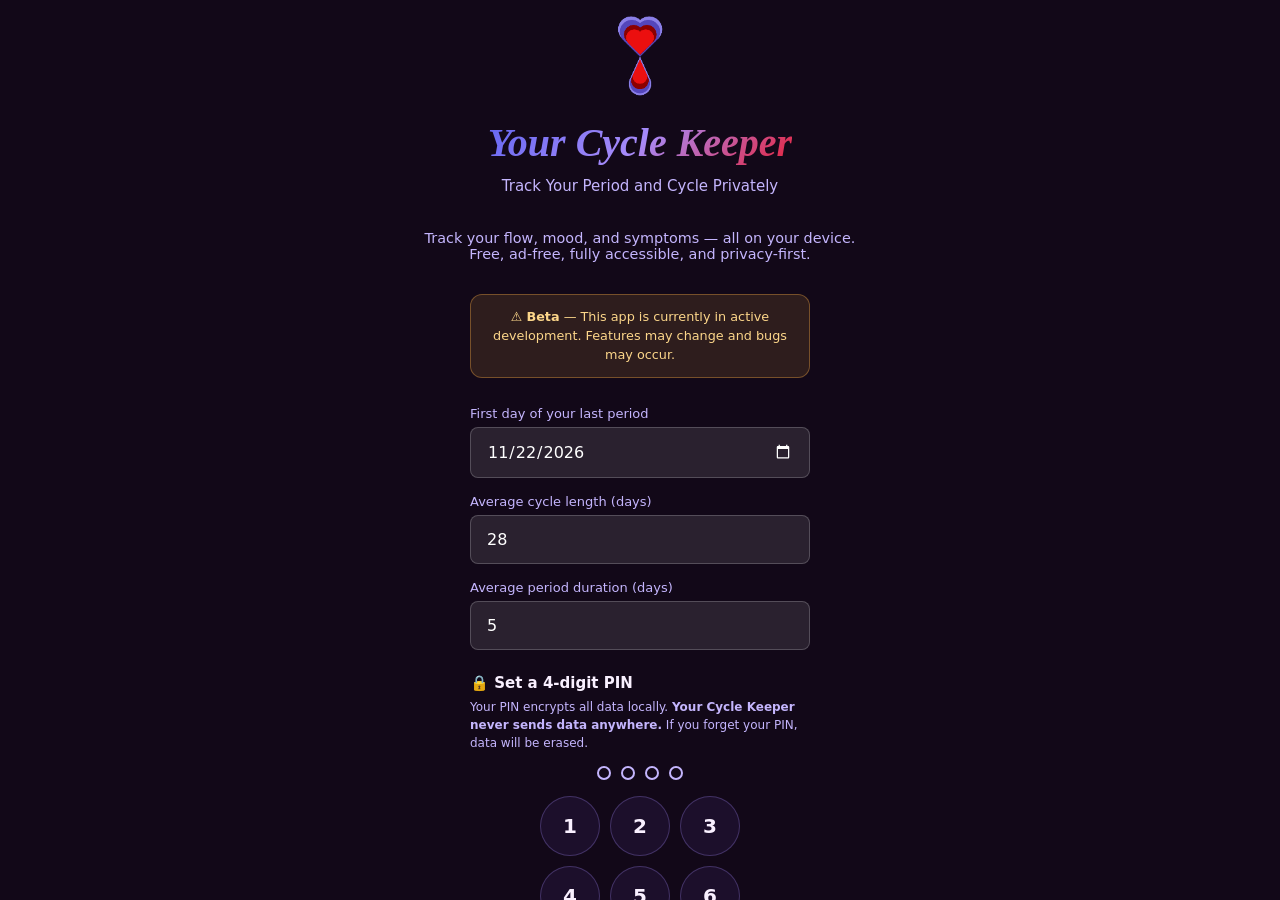
==== commit 360c649e: "feat: Enhance mobile navigation UX, update status card styling, and refresh cache versions." ====
--- a/index.html
+++ b/index.html
@@ -28,6 +28,7 @@
       name="apple-mobile-web-app-status-bar-style"
       content="black-translucent"
     />
+    <meta name="theme-color" content="#120818" />
     <meta name="apple-mobile-web-app-title" content="Your Cycle Keeper" />
     <meta
       name="robots"
@@ -86,7 +87,12 @@
     <!-- Canonical URL -->
     <link rel="canonical" href="https://yourcyclekeeper.web.app" />
 
-    <link rel="stylesheet" href="style.css?v=3.1.0" />
+    <link rel="stylesheet" href="style.css?v=20260308" />
+    <link
+      rel="stylesheet"
+      href="style-desktop.css?v=20260308"
+      media="screen and (min-width: 768px)"
+    />
     <link rel="manifest" href="manifest.json" />
     <link
       rel="icon"
@@ -94,7 +100,7 @@
       sizes="16x16"
       href="icons/favicon-16x16.png"
     />
-    <script src="js/indexeddb-storage.js"></script>
+    <script src="js/indexeddb-storage.js" defer></script>
     <script type="module" src="js/script.js"></script>
     <link
       rel="icon"
@@ -173,7 +179,7 @@
         "applicationCategory": "HealthApplication",
         "operatingSystem": "Web",
         "browserRequirements": "Requires JavaScript, Web Crypto API",
-        "softwareVersion": "3.1.0",
+        "softwareVersion": "1.0.0-beta",
         "offers": {
           "@type": "Offer",
           "price": "0",
@@ -197,7 +203,6 @@
       }
     </script>
 
-    <script></script>
   </head>
   <body>
     <div id="timeout-banner">
@@ -220,7 +225,7 @@
     <div id="lock-screen">
       <div class="lock-icon" id="lock-icon">
         <img
-          src="icons/your_cycle_keeper_logo.png"
+          src="icons/favicon-128x128.png"
           alt="Your Cycle Keeper Logo"
           class="logo-lock"
         />
@@ -262,7 +267,7 @@
     <div id="onboarding" class="hidden">
       <div class="onboard-moon">
         <img
-          src="icons/your_cycle_keeper_logo.png"
+          src="icons/favicon-128x128.png"
           alt="Your Cycle Keeper Logo"
           class="logo-onboard"
         />
@@ -344,179 +349,315 @@
     <div id="app" style="display: none">
       <div class="header">
         <div class="logo">Your Cycle Keeper</div>
-      </div>
-
-      <!-- In-app Reminder Banner -->
-      <div id="reminder-banner" class="reminder-banner">
-        ⏰ <span id="reminder-text">Your period is expected soon</span>
-      </div>
-
-      <div class="status-card">
-        <div class="status-phase" id="status-phase">Current Phase</div>
-        <div class="status-title" id="status-title">—</div>
-        <div class="status-subtitle" id="status-subtitle">Loading…</div>
-        <div class="status-row">
-          <div class="status-pill">
-            <div class="val" id="cycle-day">—</div>
-            <div class="lbl">Cycle Day</div>
-          </div>
-          <div class="status-pill">
-            <div class="val" id="days-until-next">—</div>
-            <div class="lbl">Until Next</div>
-          </div>
-          <div class="status-pill">
-            <div class="val" id="cycle-len-disp">—</div>
-            <div class="lbl">Avg Length</div>
-          </div>
-        </div>
-      </div>
-
-      <div class="cycle-bar-wrap">
-        <div class="cycle-bar-labels">
-          <span>Day 1</span><span id="bar-cycle-end">Day 28</span>
-        </div>
-        <div class="cycle-bar" id="cycle-bar"></div>
-        <div class="bar-legend">
-          <div class="legend-item">
-            <div class="legend-dot legend-dot--rose"></div>
-            Period
-          </div>
-          <div class="legend-item">
-            <div class="legend-dot legend-dot--fertile"></div>
-            Fertile
-          </div>
-          <div class="legend-item">
-            <div class="legend-dot legend-dot--ovulation"></div>
-            Ovulation
-          </div>
-          <div class="legend-item">
-            <div class="legend-dot legend-dot--lavender"></div>
-            Luteal
-          </div>
-        </div>
-      </div>
-
-      <!-- CALENDAR VIEW -->
-      <div id="view-calendar">
-        <div class="calendar-wrap">
-          <div class="cal-header">
-            <button
-              class="cal-nav-btn"
-              onclick="changeMonth(-1)"
-              aria-label="Previous month"
-            >
-              ‹
-            </button>
-            <div class="cal-month" id="cal-month-label">—</div>
-            <button
-              class="cal-nav-btn"
-              onclick="changeMonth(1)"
-              aria-label="Next month"
-            >
-              ›
-            </button>
-          </div>
-          <div class="cal-weekdays">
-            <div>Su</div>
-            <div>Mo</div>
-            <div>Tu</div>
-            <div>We</div>
-            <div>Th</div>
-            <div>Fr</div>
-            <div>Sa</div>
-          </div>
-          <div class="cal-grid" id="cal-grid"></div>
-        </div>
-
-        <!-- LOG MODAL -->
-        <div
-          class="log-modal-overlay"
-          id="log-modal-overlay"
-          onclick="if(event.target === this) closeLogPanel()"
-        >
-          <div class="log-panel" id="log-panel">
-            <div class="log-header">
-              <div class="log-date-title" id="log-panel-date">
-                Log for Today
+        <div class="bottom-nav" id="bottom-nav">
+          <div
+            class="bnav-item active"
+            id="bnav-calendar"
+            onclick="switchTab('calendar')"
+            tabindex="0"
+            role="button"
+            aria-label="Calendar tab"
+            onkeydown="if(event.key==='Enter'||event.key===' '){event.preventDefault();switchTab('calendar');}"
+          >
+            <span class="icon"
+              ><svg
+                viewBox="0 0 24 24"
+                width="24"
+                height="24"
+                stroke="currentColor"
+                stroke-width="1.5"
+                fill="none"
+                stroke-linecap="round"
+              >
+                <rect x="3" y="4" width="18" height="18" rx="2"></rect>
+                <line x1="16" y1="2" x2="16" y2="6"></line>
+                <line x1="8" y1="2" x2="8" y2="6"></line>
+                <line x1="3" y1="10" x2="21" y2="10"></line></svg></span
+            >Calendar
+          </div>
+          <div
+            class="bnav-item"
+            id="bnav-insights"
+            onclick="switchTab('insights')"
+            tabindex="0"
+            role="button"
+            aria-label="Insights tab"
+            onkeydown="if(event.key==='Enter'||event.key===' '){event.preventDefault();switchTab('insights');}"
+          >
+            <span class="icon"
+              ><svg
+                viewBox="0 0 24 24"
+                width="24"
+                height="24"
+                fill="none"
+                xmlns="http://www.w3.org/2000/svg"
+              >
+                <path
+                  d="M21 21H3.8a.8.8 0 0 1-.8-.8V3"
+                  stroke="currentColor"
+                  stroke-width="1.5"
+                  stroke-miterlimit="10"
+                  stroke-linecap="round"
+                ></path>
+                <path
+                  d="M5.47 13.47a.75.75 0 1 0 1.06 1.06l-1.06-1.06ZM10 10l.53-.53a.75.75 0 0 0-1.06 0L10 10Zm4 4-.53.53a.75.75 0 0 0 1.06 0L14 14Zm7.53-6.47a.75.75 0 0 0-1.06-1.06l1.06 1.06Zm-15 7 4-4-1.06-1.06-4 4 1.06 1.06Zm2.94-4 4 4 1.06-1.06-4-4-1.06 1.06Zm5.06 4 7-7-1.06-1.06-7 7 1.06 1.06Z"
+                  stroke="currentColor"
+                  stroke-width="1"
+                  fill="none"
+                  stroke-linecap="round"
+                  stroke-linejoin="round"
+                ></path></svg></span
+            >Insights
+          </div>
+          <div
+            class="bnav-item"
+            id="bnav-settings"
+            onclick="switchTab('settings')"
+            tabindex="0"
+            role="button"
+            aria-label="Settings tab"
+            onkeydown="if(event.key==='Enter'||event.key===' '){event.preventDefault();switchTab('settings');}"
+          >
+            <span class="icon"
+              ><svg
+                viewBox="0 0 50 50"
+                width="24"
+                height="24"
+                fill="currentColor"
+              >
+                <path
+                  d="M 22.205078 2 A 1.0001 1.0001 0 0 0 21.21875 2.8378906 L 20.246094 8.7929688 C 19.076509 9.1331971 17.961243 9.5922728 16.910156 10.164062 L 11.996094 6.6542969 A 1.0001 1.0001 0 0 0 10.708984 6.7597656 L 6.8183594 10.646484 A 1.0001 1.0001 0 0 0 6.7070312 11.927734 L 10.164062 16.873047 C 9.583454 17.930271 9.1142098 19.051824 8.765625 20.232422 L 2.8359375 21.21875 A 1.0001 1.0001 0 0 0 2.0019531 22.205078 L 2.0019531 27.705078 A 1.0001 1.0001 0 0 0 2.8261719 28.691406 L 8.7597656 29.742188 C 9.1064607 30.920739 9.5727226 32.043065 10.154297 33.101562 L 6.6542969 37.998047 A 1.0001 1.0001 0 0 0 6.7597656 39.285156 L 10.648438 43.175781 A 1.0001 1.0001 0 0 0 11.927734 43.289062 L 16.882812 39.820312 C 17.936999 40.39548 19.054994 40.857928 20.228516 41.201172 L 21.21875 47.164062 A 1.0001 1.0001 0 0 0 22.205078 48 L 27.705078 48 A 1.0001 1.0001 0 0 0 28.691406 47.173828 L 29.751953 41.1875 C 30.920633 40.838997 32.033372 40.369697 33.082031 39.791016 L 38.070312 43.291016 A 1.0001 1.0001 0 0 0 39.351562 43.179688 L 43.240234 39.287109 A 1.0001 1.0001 0 0 0 43.34375 37.996094 L 39.787109 33.058594 C 40.355783 32.014958 40.813915 30.908875 41.154297 29.748047 L 47.171875 28.693359 A 1.0001 1.0001 0 0 0 47.998047 27.707031 L 47.998047 22.207031 A 1.0001 1.0001 0 0 0 47.160156 21.220703 L 41.152344 20.238281 C 40.80968 19.078827 40.350281 17.974723 39.78125 16.931641 L 43.289062 11.933594 A 1.0001 1.0001 0 0 0 43.177734 10.652344 L 39.287109 6.7636719 A 1.0001 1.0001 0 0 0 37.996094 6.6601562 L 33.072266 10.201172 C 32.023186 9.6248101 30.909713 9.1579916 29.738281 8.8125 L 28.691406 2.828125 A 1.0001 1.0001 0 0 0 27.705078 2 L 22.205078 2 z M 23.056641 4 L 26.865234 4 L 27.861328 9.6855469 A 1.0001 1.0001 0 0 0 28.603516 10.484375 C 30.066026 10.848832 31.439607 11.426549 32.693359 12.185547 A 1.0001 1.0001 0 0 0 33.794922 12.142578 L 38.474609 8.7792969 L 41.167969 11.472656 L 37.835938 16.220703 A 1.0001 1.0001 0 0 0 37.796875 17.310547 C 38.548366 18.561471 39.118333 19.926379 39.482422 21.380859 A 1.0001 1.0001 0 0 0 40.291016 22.125 L 45.998047 23.058594 L 45.998047 26.867188 L 40.279297 27.871094 A 1.0001 1.0001 0 0 0 39.482422 28.617188 C 39.122545 30.069817 38.552234 31.434687 37.800781 32.685547 A 1.0001 1.0001 0 0 0 37.845703 33.785156 L 41.224609 38.474609 L 38.53125 41.169922 L 33.791016 37.84375 A 1.0001 1.0001 0 0 0 32.697266 37.808594 C 31.44975 38.567585 30.074755 39.148028 28.617188 39.517578 A 1.0001 1.0001 0 0 0 27.876953 40.3125 L 26.867188 46 L 23.052734 46 L 22.111328 40.337891 A 1.0001 1.0001 0 0 0 21.365234 39.53125 C 19.90185 39.170557 18.522094 38.59371 17.259766 37.835938 A 1.0001 1.0001 0 0 0 16.171875 37.875 L 11.46875 41.169922 L 8.7734375 38.470703 L 12.097656 33.824219 A 1.0001 1.0001 0 0 0 12.138672 32.724609 C 11.372652 31.458855 10.793319 30.079213 10.427734 28.609375 A 1.0001 1.0001 0 0 0 9.6328125 27.867188 L 4.0019531 26.867188 L 4.0019531 23.052734 L 9.6289062 22.117188 A 1.0001 1.0001 0 0 0 10.435547 21.373047 C 10.804273 19.898143 11.383325 18.518729 12.146484 17.255859 A 1.0001 1.0001 0 0 0 12.111328 16.164062 L 8.8261719 11.46875 L 11.523438 8.7734375 L 16.185547 12.105469 A 1.0001 1.0001 0 0 0 17.28125 12.148438 C 18.536908 11.394293 19.919867 10.822081 21.384766 10.462891 A 1.0001 1.0001 0 0 0 22.132812 9.6523438 L 23.056641 4 z M 25 17 C 20.593567 17 17 20.593567 17 25 C 17 29.406433 20.593567 33 25 33 C 29.406433 33 33 29.406433 33 25 C 33 20.593567 29.406433 17 25 17 z M 25 19 C 28.325553 19 31 21.674447 31 25 C 31 28.325553 28.325553 31 25 31 C 21.674447 31 19 28.325553 19 25 C 19 21.674447 21.674447 19 25 19 z"
+                ></path></svg></span
+            >Settings
+          </div>
+          <div
+            class="bnav-item"
+            id="bnav-about"
+            onclick="switchTab('about')"
+            tabindex="0"
+            role="button"
+            aria-label="About tab"
+            onkeydown="if(event.key==='Enter'||event.key===' '){event.preventDefault();switchTab('about');}"
+          >
+            <span class="icon">
+              <svg
+                viewBox="0 0 24 24"
+                width="24"
+                height="24"
+                fill="none"
+                stroke="currentColor"
+                stroke-width="1.5"
+              >
+                <circle cx="12" cy="12" r="10"></circle>
+                <path
+                  d="M12 16v-4m0-4h.01"
+                  stroke-linecap="round"
+                  stroke-linejoin="round"
+                />
+              </svg>
+            </span>
+            About
+          </div>
+          <div
+            class="bnav-item bnav-support"
+            id="bnav-support"
+            onclick="switchTab('support')"
+            tabindex="0"
+            role="button"
+            aria-label="Support development"
+            onkeydown="if(event.key==='Enter'||event.key===' '){event.preventDefault();switchTab('support');}"
+          >
+            <span class="icon">
+              <svg
+                viewBox="0 0 24 24"
+                width="20"
+                height="20"
+                fill="currentColor"
+                xmlns="http://www.w3.org/2000/svg"
+              >
+                <path
+                  d="M20.84 4.61a5.5 5.5 0 0 0-7.78 0L12 5.67l-1.06-1.06a5.5 5.5 0 0 0-7.78 7.78l1.06 1.06L12 21.23l7.78-7.78 1.06-1.06a5.5 5.5 0 0 0 0-7.78z"
+                />
+              </svg>
+            </span>
+            Support
+          </div>
+        </div>
+      </div>
+
+      <div id="desktop-right-column">
+        <!-- CALENDAR VIEW -->
+        <div id="view-calendar">
+          <!-- In-app Reminder Banner -->
+          <div id="reminder-banner" class="reminder-banner">
+            ⏰ <span id="reminder-text">Your period is expected soon</span>
+          </div>
+
+          <div class="status-card">
+            <div class="status-phase" id="status-phase"><span class="phase-dot"></span><span id="status-phase-text">Current Phase</span></div>
+            <div class="status-title" id="status-title">—</div>
+            <div class="status-subtitle" id="status-subtitle">Loading…</div>
+            <div class="status-row">
+              <div class="status-pill">
+                <div class="val" id="cycle-day">—</div>
+                <div class="lbl">Cycle Day</div>
               </div>
-              <button class="close-btn" onclick="closeLogPanel()">×</button>
-            </div>
-            <p class="calendar-empty-text">What's your flow today? 🌊</p>
-            <div class="log-options">
-              <div
-                class="log-btn"
-                id="log-flow"
-                onclick="showFlowModal()"
-                tabindex="0"
-                role="button"
-                aria-label="Set flow intensity"
-                onkeydown="if(event.key==='Enter'||event.key===' '){event.preventDefault();showFlowModal();}"
-              >
-                <span class="icon" id="log-flow-icon">🩸</span>Flow
+              <div class="status-pill">
+                <div class="val" id="days-until-next">—</div>
+                <div class="lbl">Until Next</div>
               </div>
-              <div
-                class="log-btn"
-                id="log-headache"
-                onclick="showPainModal()"
-                tabindex="0"
-                role="button"
-                aria-label="Set pain level"
-                onkeydown="if(event.key==='Enter'||event.key===' '){event.preventDefault();showPainModal();}"
-              >
-                <span class="icon" id="log-pain-icon">🤕</span>Pain
-              </div>
-              <div
-                class="log-btn mood-btn"
-                id="log-mood"
-                onclick="showMoodModal()"
-                tabindex="0"
-                role="button"
-                aria-label="Set mood"
-                onkeydown="if(event.key==='Enter'||event.key===' '){event.preventDefault();showMoodModal();}"
-              >
-                <span class="icon" id="log-mood-icon">😐</span>Mood
+              <div class="status-pill">
+                <div class="val" id="cycle-len-disp">—</div>
+                <div class="lbl">Avg Length</div>
               </div>
             </div>
-            <div class="period-markers">
-              <div
-                class="period-marker-btn"
-                id="log-period-start"
-                onclick="togglePeriodStart()"
-                tabindex="0"
-                role="button"
-                aria-label="Mark period start"
-                onkeydown="if(event.key==='Enter'||event.key===' '){event.preventDefault();togglePeriodStart();}"
-              >
-                <span class="icon">📅</span>Period Start
+          </div>
+
+          <div class="cycle-bar-wrap">
+            <div class="cycle-bar-labels">
+              <span>Day 1</span><span id="bar-cycle-end">Day 28</span>
+            </div>
+            <div class="cycle-bar" id="cycle-bar"></div>
+            <div class="bar-legend">
+              <div class="legend-item">
+                <div class="legend-dot legend-dot--rose"></div>
+                Period
               </div>
-              <div
-                class="period-marker-btn"
-                id="log-period-end"
-                onclick="togglePeriodEnd()"
-                tabindex="0"
-                role="button"
-                aria-label="Mark period end"
-                onkeydown="if(event.key==='Enter'||event.key===' '){event.preventDefault();togglePeriodEnd();}"
-              >
-                <span class="icon">🏁</span>Period End
+              <div class="legend-item">
+                <div class="legend-dot legend-dot--fertile"></div>
+                Fertile
+              </div>
+              <div class="legend-item">
+                <div class="legend-dot legend-dot--ovulation"></div>
+                Ovulation
+              </div>
+              <div class="legend-item">
+                <div class="legend-dot legend-dot--lavender"></div>
+                Luteal
               </div>
             </div>
-            <textarea
-              class="log-note"
-              id="log-note"
-              rows="2"
-              placeholder="Add a note…"
-              maxlength="500"
-              oninput="updateNoteCount()"
-            ></textarea>
-            <div class="note-limit" id="note-limit">0 / 500</div>
-            <div class="log-actions">
-              <button class="log-save-btn" onclick="saveLog()">
-                Save Entry
+          </div>
+
+          <div class="calendar-wrap" id="calendar-wrap-main">
+            <div class="cal-header">
+              <button
+                class="cal-nav-btn"
+                onclick="changeMonth(-1)"
+                aria-label="Previous month"
+              >
+                ‹
               </button>
-              <button class="log-delete-btn" onclick="deleteLog()">
-                Delete Entry
+              <div class="cal-month" id="cal-month-label">—</div>
+              <button
+                class="cal-nav-btn"
+                onclick="changeMonth(1)"
+                aria-label="Next month"
+              >
+                ›
               </button>
+            </div>
+            <div class="cal-weekdays">
+              <div>Su</div>
+              <div>Mo</div>
+              <div>Tu</div>
+              <div>We</div>
+              <div>Th</div>
+              <div>Fr</div>
+              <div>Sa</div>
+            </div>
+            <div class="cal-grid" id="cal-grid"></div>
+          </div>
+
+          <!-- LOG MODAL -->
+          <div
+            class="log-modal-overlay"
+            id="log-modal-overlay"
+            onclick="if(event.target === this) closeLogPanel()"
+          >
+            <div class="log-panel" id="log-panel">
+              <div class="log-header">
+                <div class="log-date-title" id="log-panel-date">
+                  Log for Today
+                </div>
+                <button class="close-btn" onclick="closeLogPanel()">×</button>
+              </div>
+              <p class="calendar-empty-text">What's your flow today? 🌊</p>
+              <div class="log-options">
+                <div
+                  class="log-btn"
+                  id="log-flow"
+                  onclick="showFlowModal()"
+                  tabindex="0"
+                  role="button"
+                  aria-label="Set flow intensity"
+                  onkeydown="if(event.key==='Enter'||event.key===' '){event.preventDefault();showFlowModal();}"
+                >
+                  <span class="icon" id="log-flow-icon">🩸</span>Flow
+                </div>
+                <div
+                  class="log-btn"
+                  id="log-headache"
+                  onclick="showPainModal()"
+                  tabindex="0"
+                  role="button"
+                  aria-label="Set pain level"
+                  onkeydown="if(event.key==='Enter'||event.key===' '){event.preventDefault();showPainModal();}"
+                >
+                  <span class="icon" id="log-pain-icon">🤕</span>Pain
+                </div>
+                <div
+                  class="log-btn mood-btn"
+                  id="log-mood"
+                  onclick="showMoodModal()"
+                  tabindex="0"
+                  role="button"
+                  aria-label="Set mood"
+                  onkeydown="if(event.key==='Enter'||event.key===' '){event.preventDefault();showMoodModal();}"
+                >
+                  <span class="icon" id="log-mood-icon">😐</span>Mood
+                </div>
+              </div>
+              <div class="period-markers">
+                <div
+                  class="period-marker-btn"
+                  id="log-period-start"
+                  onclick="togglePeriodStart()"
+                  tabindex="0"
+                  role="button"
+                  aria-label="Mark period start"
+                  onkeydown="if(event.key==='Enter'||event.key===' '){event.preventDefault();togglePeriodStart();}"
+                >
+                  <span class="icon">📅</span>Period Start
+                </div>
+                <div
+                  class="period-marker-btn"
+                  id="log-period-end"
+                  onclick="togglePeriodEnd()"
+                  tabindex="0"
+                  role="button"
+                  aria-label="Mark period end"
+                  onkeydown="if(event.key==='Enter'||event.key===' '){event.preventDefault();togglePeriodEnd();}"
+                >
+                  <span class="icon">🏁</span>Period End
+                </div>
+              </div>
+              <textarea
+                class="log-note"
+                id="log-note"
+                rows="2"
+                placeholder="Add a note…"
+                maxlength="500"
+                oninput="updateNoteCount()"
+              ></textarea>
+              <div class="note-limit" id="note-limit">0 / 500</div>
+              <div class="log-actions">
+                <button class="log-save-btn" onclick="saveLog()">
+                  Save Entry
+                </button>
+                <button class="log-delete-btn" onclick="deleteLog()">
+                  Delete Entry
+                </button>
+              </div>
             </div>
           </div>
         </div>
@@ -697,6 +838,90 @@
             Your health data is yours alone.
           </div>
         </div>
+        <div class="settings-section" id="about-core-section">
+          <h3>About Your Cycle Keeper</h3>
+          <div class="info-box">
+            Your Cycle Keeper is free software built with care for privacy.
+            Based on the
+            <strong>Calendar Rhythm Method</strong> and
+            <strong>Standard Days Method</strong> for cycle estimation. For
+            informational purposes only.<br /><br />
+            <strong>Version:</strong> 1.0.0-beta<br />
+            <strong>License:</strong> MIT License<br />
+            <strong>Developer:</strong>
+            <a
+              href="https://github.com/pythonime-lab"
+              target="_blank"
+              rel="noopener"
+              class="accessibility-link"
+              >pythonime-lab</a
+            ><br /><br />
+            Found a bug or have a suggestion? Visit our
+            <a
+              href="https://github.com/pythonime-lab/yourcyclekeeper"
+              target="_blank"
+              rel="noopener"
+              class="accessibility-link"
+              >GitHub repository</a
+            >.
+          </div>
+        </div>
+        <div class="settings-section" id="support-section">
+          <h3>Support Development</h3>
+          <div class="info-box info-box--success">
+            Your Cycle Keeper is <strong>free forever</strong> with no ads, no
+            tracking, and no data collection. If you find it helpful and would
+            like to support continued development, you can buy me a coffee!<br /><br />
+            <a
+              href="https://paypal.me/pythonime"
+              target="_blank"
+              rel="noopener"
+              class="support-link"
+            >
+              <span>Support via</span>
+              <span class="support-paypal-logo" aria-hidden="true"
+                ><svg
+                  xmlns="http://www.w3.org/2000/svg"
+                  fill="none"
+                  viewBox="0 0 170 48"
+                >
+                  <path
+                    fill="#003087"
+                    d="M62.56 28.672a10.111 10.111 0 009.983-8.56c.78-4.967-3.101-9.303-8.6-9.303H55.08a.689.689 0 00-.69.585l-3.95 25.072a.643.643 0 00.634.742h4.69a.689.689 0 00.688-.585l1.162-7.365a.689.689 0 01.689-.586h4.257zm3.925-8.786c-.29 1.836-1.709 3.189-4.425 3.189h-3.474l1.053-6.68h3.411c2.81.006 3.723 1.663 3.435 3.496v-.005zm26.378-1.18H88.41a.69.69 0 00-.69.585l-.144.924s-3.457-3.775-9.575-1.225c-3.51 1.461-5.194 4.48-5.91 6.69 0 0-2.277 6.718 2.87 10.417 0 0 4.771 3.556 10.145-.22l-.093.589a.642.642 0 00.634.742h4.451a.689.689 0 00.69-.585l2.708-17.175a.643.643 0 00-.634-.742zm-6.547 9.492a4.996 4.996 0 01-4.996 4.276 4.513 4.513 0 01-1.397-.205c-1.92-.616-3.015-2.462-2.7-4.462a4.996 4.996 0 015.014-4.277c.474-.005.946.065 1.398.206 1.913.614 3.001 2.46 2.686 4.462h-.005z"
+                  />
+                  <path
+                    fill="#0070E0"
+                    d="M126.672 28.672a10.115 10.115 0 009.992-8.56c.779-4.967-3.101-9.303-8.602-9.303h-8.86a.69.69 0 00-.689.585l-3.962 25.079a.637.637 0 00.365.683.64.64 0 00.269.06h4.691a.69.69 0 00.689-.586l1.163-7.365a.688.688 0 01.689-.586l4.255-.007zm3.925-8.786c-.29 1.836-1.709 3.189-4.426 3.189h-3.473l1.054-6.68h3.411c2.808.006 3.723 1.663 3.434 3.496v-.005zm26.377-1.18h-4.448a.69.69 0 00-.689.585l-.146.924s-3.456-3.775-9.574-1.225c-3.509 1.461-5.194 4.48-5.911 6.69 0 0-2.276 6.718 2.87 10.417 0 0 4.772 3.556 10.146-.22l-.093.589a.637.637 0 00.365.683c.084.04.176.06.269.06h4.451a.686.686 0 00.689-.586l2.709-17.175a.657.657 0 00-.148-.518.632.632 0 00-.49-.224zm-6.546 9.492a4.986 4.986 0 01-4.996 4.276 4.513 4.513 0 01-1.399-.205c-1.921-.616-3.017-2.462-2.702-4.462a4.996 4.996 0 014.996-4.277c.475-.005.947.064 1.399.206 1.933.614 3.024 2.46 2.707 4.462h-.005z"
+                  />
+                  <path
+                    fill="#003087"
+                    d="M109.205 19.131l-5.367 9.059-2.723-8.992a.69.69 0 00-.664-.492h-4.842a.516.516 0 00-.496.689l4.88 15.146-4.413 7.138a.517.517 0 00.442.794h5.217a.858.858 0 00.741-.418l13.632-22.552a.516.516 0 00-.446-.789h-5.215a.858.858 0 00-.746.417z"
+                  />
+                  <path
+                    fill="#0070E0"
+                    d="M161.982 11.387l-3.962 25.079a.637.637 0 00.365.683c.084.04.176.06.269.06h4.689a.688.688 0 00.689-.586l3.963-25.079a.637.637 0 00-.146-.517.645.645 0 00-.488-.225h-4.69a.69.69 0 00-.689.585z"
+                  />
+                  <path
+                    fill="#001C64"
+                    d="M37.146 22.26c-1.006 5.735-5.685 10.07-11.825 10.07h-3.898c-.795 0-1.596.736-1.723 1.55l-1.707 10.835c-.099.617-.388.822-1.013.822h-6.27c-.634 0-.784-.212-.689-.837l.72-7.493-7.526-.389c-.633 0-.862-.345-.772-.977l5.135-32.56c.099-.617.483-.882 1.106-.882h13.023c6.269 0 10.235 4.22 10.72 9.692 3.73 2.52 5.474 5.873 4.72 10.168z"
+                  />
+                  <path
+                    fill="#0070E0"
+                    d="M12.649 25.075l-1.907 12.133-1.206 7.612a1.034 1.034 0 001.016 1.19h6.622a1.27 1.27 0 001.253-1.072l1.743-11.06a1.27 1.27 0 011.253-1.071h3.898A12.46 12.46 0 0037.617 22.26c.675-4.307-1.492-8.228-5.201-10.165a9.96 9.96 0 01-.12 1.37 12.461 12.461 0 01-12.295 10.54h-6.1a1.268 1.268 0 00-1.252 1.07z"
+                  />
+                  <path
+                    fill="#003087"
+                    d="M10.741 37.208H3.03a1.035 1.035 0 01-1.018-1.192L7.208 3.072A1.268 1.268 0 018.46 2H21.7c6.269 0 10.827 4.562 10.72 10.089a11.567 11.567 0 00-5.399-1.287H15.983a1.27 1.27 0 00-1.254 1.071l-2.08 13.202-1.908 12.133z"
+                  /></svg
+              ></span>
+            </a>
+            <br /><br />
+            <small style="color: var(--text-muted)"
+              >Your support helps keep this project maintained and ad-free for
+              everyone. Thank you! 💜</small
+            >
+          </div>
+        </div>
         <div class="settings-section">
           <h3>Medical Disclaimer</h3>
           <div class="info-box info-box--warning">
@@ -713,19 +938,6 @@
             Do <strong>not</strong> use this app as a contraceptive or fertility
             guarantee. Always consult a qualified healthcare professional for
             medical decisions.
-          </div>
-        </div>
-        <div class="settings-section">
-          <h3>About Your Cycle Keeper</h3>
-          <div class="info-box">
-            Your Cycle Keeper is free software built with care for privacy.
-            Based on the
-            <strong>Calendar Rhythm Method</strong> and
-            <strong>Standard Days Method</strong> for cycle estimation. For
-            informational purposes only.<br /><br />
-            <strong>Version:</strong> 3.1.0<br />
-            <strong>License:</strong> MIT License<br /><br />
-            Found a bug or have a suggestion? Visit our GitHub repository.
           </div>
         </div>
         <div class="settings-section">
@@ -830,111 +1042,5 @@
         </div>
       </div>
     </div>
-
-    <div class="bottom-nav" id="bottom-nav">
-      <div
-        class="bnav-item active"
-        id="bnav-calendar"
-        onclick="switchTab('calendar')"
-        tabindex="0"
-        role="button"
-        aria-label="Calendar tab"
-        onkeydown="if(event.key==='Enter'||event.key===' '){event.preventDefault();switchTab('calendar');}"
-      >
-        <span class="icon"
-          ><svg
-            viewBox="0 0 24 24"
-            width="24"
-            height="24"
-            stroke="currentColor"
-            stroke-width="1.5"
-            fill="none"
-            stroke-linecap="round"
-          >
-            <rect x="3" y="4" width="18" height="18" rx="2"></rect>
-            <line x1="16" y1="2" x2="16" y2="6"></line>
-            <line x1="8" y1="2" x2="8" y2="6"></line>
-            <line x1="3" y1="10" x2="21" y2="10"></line></svg></span
-        >Calendar
-      </div>
-      <div
-        class="bnav-item"
-        id="bnav-insights"
-        onclick="switchTab('insights')"
-        tabindex="0"
-        role="button"
-        aria-label="Insights tab"
-        onkeydown="if(event.key==='Enter'||event.key===' '){event.preventDefault();switchTab('insights');}"
-      >
-        <span class="icon"
-          ><svg
-            viewBox="0 0 24 24"
-            width="24"
-            height="24"
-            fill="none"
-            xmlns="http://www.w3.org/2000/svg"
-          >
-            <path
-              d="M21 21H3.8a.8.8 0 0 1-.8-.8V3"
-              stroke="currentColor"
-              stroke-width="1.5"
-              stroke-miterlimit="10"
-              stroke-linecap="round"
-            ></path>
-            <path
-              d="M5.47 13.47a.75.75 0 1 0 1.06 1.06l-1.06-1.06ZM10 10l.53-.53a.75.75 0 0 0-1.06 0L10 10Zm4 4-.53.53a.75.75 0 0 0 1.06 0L14 14Zm7.53-6.47a.75.75 0 0 0-1.06-1.06l1.06 1.06Zm-15 7 4-4-1.06-1.06-4 4 1.06 1.06Zm2.94-4 4 4 1.06-1.06-4-4-1.06 1.06Zm5.06 4 7-7-1.06-1.06-7 7 1.06 1.06Z"
-              stroke="currentColor"
-              stroke-width="1"
-              fill="none"
-              stroke-linecap="round"
-              stroke-linejoin="round"
-            ></path></svg></span
-        >Insights
-      </div>
-      <div
-        class="bnav-item"
-        id="bnav-settings"
-        onclick="switchTab('settings')"
-        tabindex="0"
-        role="button"
-        aria-label="Settings tab"
-        onkeydown="if(event.key==='Enter'||event.key===' '){event.preventDefault();switchTab('settings');}"
-      >
-        <span class="icon"
-          ><svg viewBox="0 0 50 50" width="24" height="24" fill="currentColor">
-            <path
-              d="M 22.205078 2 A 1.0001 1.0001 0 0 0 21.21875 2.8378906 L 20.246094 8.7929688 C 19.076509 9.1331971 17.961243 9.5922728 16.910156 10.164062 L 11.996094 6.6542969 A 1.0001 1.0001 0 0 0 10.708984 6.7597656 L 6.8183594 10.646484 A 1.0001 1.0001 0 0 0 6.7070312 11.927734 L 10.164062 16.873047 C 9.583454 17.930271 9.1142098 19.051824 8.765625 20.232422 L 2.8359375 21.21875 A 1.0001 1.0001 0 0 0 2.0019531 22.205078 L 2.0019531 27.705078 A 1.0001 1.0001 0 0 0 2.8261719 28.691406 L 8.7597656 29.742188 C 9.1064607 30.920739 9.5727226 32.043065 10.154297 33.101562 L 6.6542969 37.998047 A 1.0001 1.0001 0 0 0 6.7597656 39.285156 L 10.648438 43.175781 A 1.0001 1.0001 0 0 0 11.927734 43.289062 L 16.882812 39.820312 C 17.936999 40.39548 19.054994 40.857928 20.228516 41.201172 L 21.21875 47.164062 A 1.0001 1.0001 0 0 0 22.205078 48 L 27.705078 48 A 1.0001 1.0001 0 0 0 28.691406 47.173828 L 29.751953 41.1875 C 30.920633 40.838997 32.033372 40.369697 33.082031 39.791016 L 38.070312 43.291016 A 1.0001 1.0001 0 0 0 39.351562 43.179688 L 43.240234 39.287109 A 1.0001 1.0001 0 0 0 43.34375 37.996094 L 39.787109 33.058594 C 40.355783 32.014958 40.813915 30.908875 41.154297 29.748047 L 47.171875 28.693359 A 1.0001 1.0001 0 0 0 47.998047 27.707031 L 47.998047 22.207031 A 1.0001 1.0001 0 0 0 47.160156 21.220703 L 41.152344 20.238281 C 40.80968 19.078827 40.350281 17.974723 39.78125 16.931641 L 43.289062 11.933594 A 1.0001 1.0001 0 0 0 43.177734 10.652344 L 39.287109 6.7636719 A 1.0001 1.0001 0 0 0 37.996094 6.6601562 L 33.072266 10.201172 C 32.023186 9.6248101 30.909713 9.1579916 29.738281 8.8125 L 28.691406 2.828125 A 1.0001 1.0001 0 0 0 27.705078 2 L 22.205078 2 z M 23.056641 4 L 26.865234 4 L 27.861328 9.6855469 A 1.0001 1.0001 0 0 0 28.603516 10.484375 C 30.066026 10.848832 31.439607 11.426549 32.693359 12.185547 A 1.0001 1.0001 0 0 0 33.794922 12.142578 L 38.474609 8.7792969 L 41.167969 11.472656 L 37.835938 16.220703 A 1.0001 1.0001 0 0 0 37.796875 17.310547 C 38.548366 18.561471 39.118333 19.926379 39.482422 21.380859 A 1.0001 1.0001 0 0 0 40.291016 22.125 L 45.998047 23.058594 L 45.998047 26.867188 L 40.279297 27.871094 A 1.0001 1.0001 0 0 0 39.482422 28.617188 C 39.122545 30.069817 38.552234 31.434687 37.800781 32.685547 A 1.0001 1.0001 0 0 0 37.845703 33.785156 L 41.224609 38.474609 L 38.53125 41.169922 L 33.791016 37.84375 A 1.0001 1.0001 0 0 0 32.697266 37.808594 C 31.44975 38.567585 30.074755 39.148028 28.617188 39.517578 A 1.0001 1.0001 0 0 0 27.876953 40.3125 L 26.867188 46 L 23.052734 46 L 22.111328 40.337891 A 1.0001 1.0001 0 0 0 21.365234 39.53125 C 19.90185 39.170557 18.522094 38.59371 17.259766 37.835938 A 1.0001 1.0001 0 0 0 16.171875 37.875 L 11.46875 41.169922 L 8.7734375 38.470703 L 12.097656 33.824219 A 1.0001 1.0001 0 0 0 12.138672 32.724609 C 11.372652 31.458855 10.793319 30.079213 10.427734 28.609375 A 1.0001 1.0001 0 0 0 9.6328125 27.867188 L 4.0019531 26.867188 L 4.0019531 23.052734 L 9.6289062 22.117188 A 1.0001 1.0001 0 0 0 10.435547 21.373047 C 10.804273 19.898143 11.383325 18.518729 12.146484 17.255859 A 1.0001 1.0001 0 0 0 12.111328 16.164062 L 8.8261719 11.46875 L 11.523438 8.7734375 L 16.185547 12.105469 A 1.0001 1.0001 0 0 0 17.28125 12.148438 C 18.536908 11.394293 19.919867 10.822081 21.384766 10.462891 A 1.0001 1.0001 0 0 0 22.132812 9.6523438 L 23.056641 4 z M 25 17 C 20.593567 17 17 20.593567 17 25 C 17 29.406433 20.593567 33 25 33 C 29.406433 33 33 29.406433 33 25 C 33 20.593567 29.406433 17 25 17 z M 25 19 C 28.325553 19 31 21.674447 31 25 C 31 28.325553 28.325553 31 25 31 C 21.674447 31 19 28.325553 19 25 C 19 21.674447 21.674447 19 25 19 z"
-            ></path></svg></span
-        >Settings
-      </div>
-      <div
-        class="bnav-item"
-        id="bnav-about"
-        onclick="switchTab('about')"
-        tabindex="0"
-        role="button"
-        aria-label="About tab"
-        onkeydown="if(event.key==='Enter'||event.key===' '){event.preventDefault();switchTab('about');}"
-      >
-        <span class="icon">
-          <svg
-            viewBox="0 0 24 24"
-            width="24"
-            height="24"
-            fill="none"
-            stroke="currentColor"
-            stroke-width="1.5"
-          >
-            <circle cx="12" cy="12" r="10"></circle>
-            <path
-              d="M12 16v-4m0-4h.01"
-              stroke-linecap="round"
-              stroke-linejoin="round"
-            />
-          </svg>
-        </span>
-        About
-      </div>
-    </div>
   </body>
 </html>
--- a/style.css
+++ b/style.css
@@ -20,8 +20,8 @@
   --bg3: #2a1538;
   --card: #1c0f2b;
   --text: #f9f0ff;
-  --text-muted: #a08ec0;
-  --border: rgba(167, 139, 250, 0.15);
+  --text-muted: #c4b5fd;
+  --border: rgba(167, 139, 250, 0.28);
   --danger: #e6233b;
   --success: #34d399;
 }
@@ -458,7 +458,7 @@
 }
 
 .status-card {
-  margin: 1.25rem 1rem 0;
+  margin: 1rem 1rem 0;
   background: linear-gradient(135deg, #2a1040 0%, #1a0828 100%);
   border: 0.0625rem solid var(--border);
   border-radius: 1.5rem;
@@ -467,11 +467,21 @@
   overflow: hidden;
 }
 .status-phase {
+  display: inline-flex;
+  align-items: center;
+  gap: 0.375rem;
   font-size: 0.75rem;
   text-transform: uppercase;
   letter-spacing: 0.125rem;
   color: var(--text-muted);
   margin-bottom: 0.375rem;
+}
+.status-phase .phase-dot {
+  width: 0.4375rem;
+  height: 0.4375rem;
+  border-radius: 50%;
+  background: currentColor;
+  flex: 0 0 auto;
 }
 .status-title {
   font-family: Georgia, serif;
@@ -1020,6 +1030,17 @@
 .settings-wrap.visible {
   display: block;
 }
+
+/* Support tab mode: show only About + Support sections */
+#view-about.support-mode .settings-section {
+  display: none;
+}
+
+#view-about.support-mode #about-core-section,
+#view-about.support-mode #support-section {
+  display: block;
+}
+
 .settings-section {
   background: var(--card);
   border: 0.0625rem solid var(--border);
@@ -1121,6 +1142,7 @@
   display: flex;
   flex-direction: column;
   align-items: center;
+  justify-content: center;
   gap: 0.1875rem;
   cursor: pointer;
   font-size: 0.625rem;
@@ -1128,6 +1150,8 @@
   transition: all 0.2s;
   user-select: none;
   padding: 0.25rem 0;
+  -webkit-tap-highlight-color: transparent;
+  touch-action: manipulation;
 }
 .bnav-item .icon {
   width: 1.5rem;
@@ -1135,10 +1159,14 @@
   display: flex;
   align-items: center;
   justify-content: center;
-  stroke: currentColor;
   stroke-width: 1.5;
   fill: none;
   line-height: 1;
+}
+
+.bnav-item .icon svg {
+  display: block;
+  margin: auto;
 }
 .bnav-item.active {
   color: var(--rose-light);
@@ -1330,44 +1358,61 @@
 
 .legend-items {
   display: flex;
-  gap: 1rem;
-  flex-wrap: wrap;
+  flex-wrap: nowrap;
   justify-content: center;
+  gap: 1.25rem;
+  align-items: center;
   cursor: pointer;
   user-select: none;
+}
+
+.legend-item--period,
+.legend-item--ovulation,
+.legend-item--flow,
+.legend-item--pain,
+.legend-item--mood {
+  white-space: nowrap;
+  display: inline-flex;
+  align-items: center;
+  justify-content: center;
 }
 
 .legend-item--period {
   color: #ff3d6b;
-  padding: 0.25rem 0.5rem;
+  padding: 0.25rem 0.2rem;
+  text-align: center;
   border-radius: 0.25rem;
   transition: all 0.2s;
 }
 
 .legend-item--ovulation {
   color: #ffd700;
-  padding: 0.25rem 0.5rem;
+  padding: 0.25rem 0.2rem;
+  text-align: center;
   border-radius: 0.25rem;
   transition: all 0.2s;
 }
 
 .legend-item--flow {
   color: #ff3d6b;
-  padding: 0.25rem 0.5rem;
+  padding: 0.25rem 0.2rem;
+  text-align: center;
   border-radius: 0.25rem;
   transition: all 0.2s;
 }
 
 .legend-item--pain {
   color: #ff6b4a;
-  padding: 0.25rem 0.5rem;
+  padding: 0.25rem 0.2rem;
+  text-align: center;
   border-radius: 0.25rem;
   transition: all 0.2s;
 }
 
 .legend-item--mood {
   color: #8b7fe8;
-  padding: 0.25rem 0.5rem;
+  padding: 0.25rem 0.2rem;
+  text-align: center;
   border-radius: 0.25rem;
   transition: all 0.2s;
   font-weight: bold;
@@ -1414,6 +1459,46 @@
 .accessibility-link {
   color: var(--teal);
   text-decoration: underline;
+}
+
+/* Support Link */
+.support-link {
+  display: inline-flex;
+  align-items: center;
+  gap: 0.5rem;
+  padding: 0.75rem 1.5rem;
+  background: linear-gradient(50deg, #0070e0, #b9dcff);
+  color: white;
+  text-decoration: none;
+  border-radius: 0.875rem;
+  border: none;
+  font-weight: 600;
+  transition: transform 0.2s, box-shadow 0.2s, filter 0.2s;
+}
+
+.support-link:hover {
+  transform: translateY(-2px);
+}
+
+.support-link:active {
+  transform: translateY(0);
+}
+
+.support-link:focus-visible {
+  outline: 2px solid rgba(185, 220, 255, 0.65);
+  outline-offset: 2px;
+}
+
+.support-paypal-logo {
+  display: inline-flex;
+  align-items: center;
+  line-height: 1;
+}
+
+.support-paypal-logo svg {
+  width: 4.6rem;
+  height: auto;
+  display: block;
 }
 
 /* Button Variants */
--- a/style-desktop.css
+++ b/style-desktop.css
@@ -0,0 +1,113 @@
+/* Desktop-only layout (this file is loaded only on desktop from index.html) */
+#app {
+  max-width: 82rem;
+  margin: 0 auto;
+  padding: 0 1rem 1.5rem;
+  display: grid !important;
+  grid-template-columns: minmax(0, 1fr) minmax(0, 1fr);
+  gap: 1.25rem 1.5rem;
+  align-items: start;
+}
+
+.header {
+  grid-column: 1 / -1;
+  position: sticky;
+  top: 0;
+  z-index: 120;
+  background: var(--bg);
+  padding: 1rem 0 0.75rem;
+  display: flex;
+  align-items: center;
+  justify-content: space-between;
+}
+
+/* Header nav on the right, lavender styling */
+.bottom-nav {
+  position: static;
+  transform: none;
+  width: auto;
+  max-width: none;
+  background: transparent;
+  border-top: 0;
+  backdrop-filter: none;
+  -webkit-backdrop-filter: none;
+  padding: 0;
+  gap: 0.375rem;
+}
+
+.bnav-item {
+  flex: 0 0 auto;
+  flex-direction: row;
+  align-items: center;
+  gap: 0.375rem;
+  padding: 0.45rem 0.75rem;
+  border: 0.0625rem solid rgba(167, 139, 250, 0.35);
+  border-radius: 999px;
+  font-size: 0.78rem;
+  color: #c4b5fd;
+  background: rgba(167, 139, 250, 0.08);
+}
+
+.bnav-item.active {
+  color: #e9ddff;
+  border-color: rgba(167, 139, 250, 0.65);
+  background: rgba(167, 139, 250, 0.2);
+}
+
+.bnav-item .icon {
+  display: none;
+}
+
+#bnav-insights {
+  display: none;
+}
+
+/* Left column content */
+#view-insights,
+#view-settings,
+#view-about {
+  grid-column: 1;
+  grid-row: 2;
+  margin-left: 0;
+  margin-right: 0;
+  width: auto;
+}
+
+/* Right column container */
+#desktop-right-column {
+  grid-column: 2;
+  grid-row: 2;
+  display: flex;
+  flex-direction: column;
+  gap: 1rem;
+  align-self: start;
+}
+
+/* Right column content */
+#reminder-banner,
+.status-card,
+.cycle-bar-wrap,
+#view-calendar {
+  margin-left: 0;
+  margin-right: 0;
+  width: 100%;
+}
+
+/* Keep original card sizing (no forced equal heights) */
+#view-insights .insight-card:first-child,
+.status-card {
+  height: auto;
+  min-height: 0;
+}
+
+/* Calendar always visible on right column */
+#view-calendar {
+  display: block !important;
+  position: static;
+  top: auto;
+}
+
+#calendar-wrap-main {
+  margin: 0;
+  width: 100%;
+}
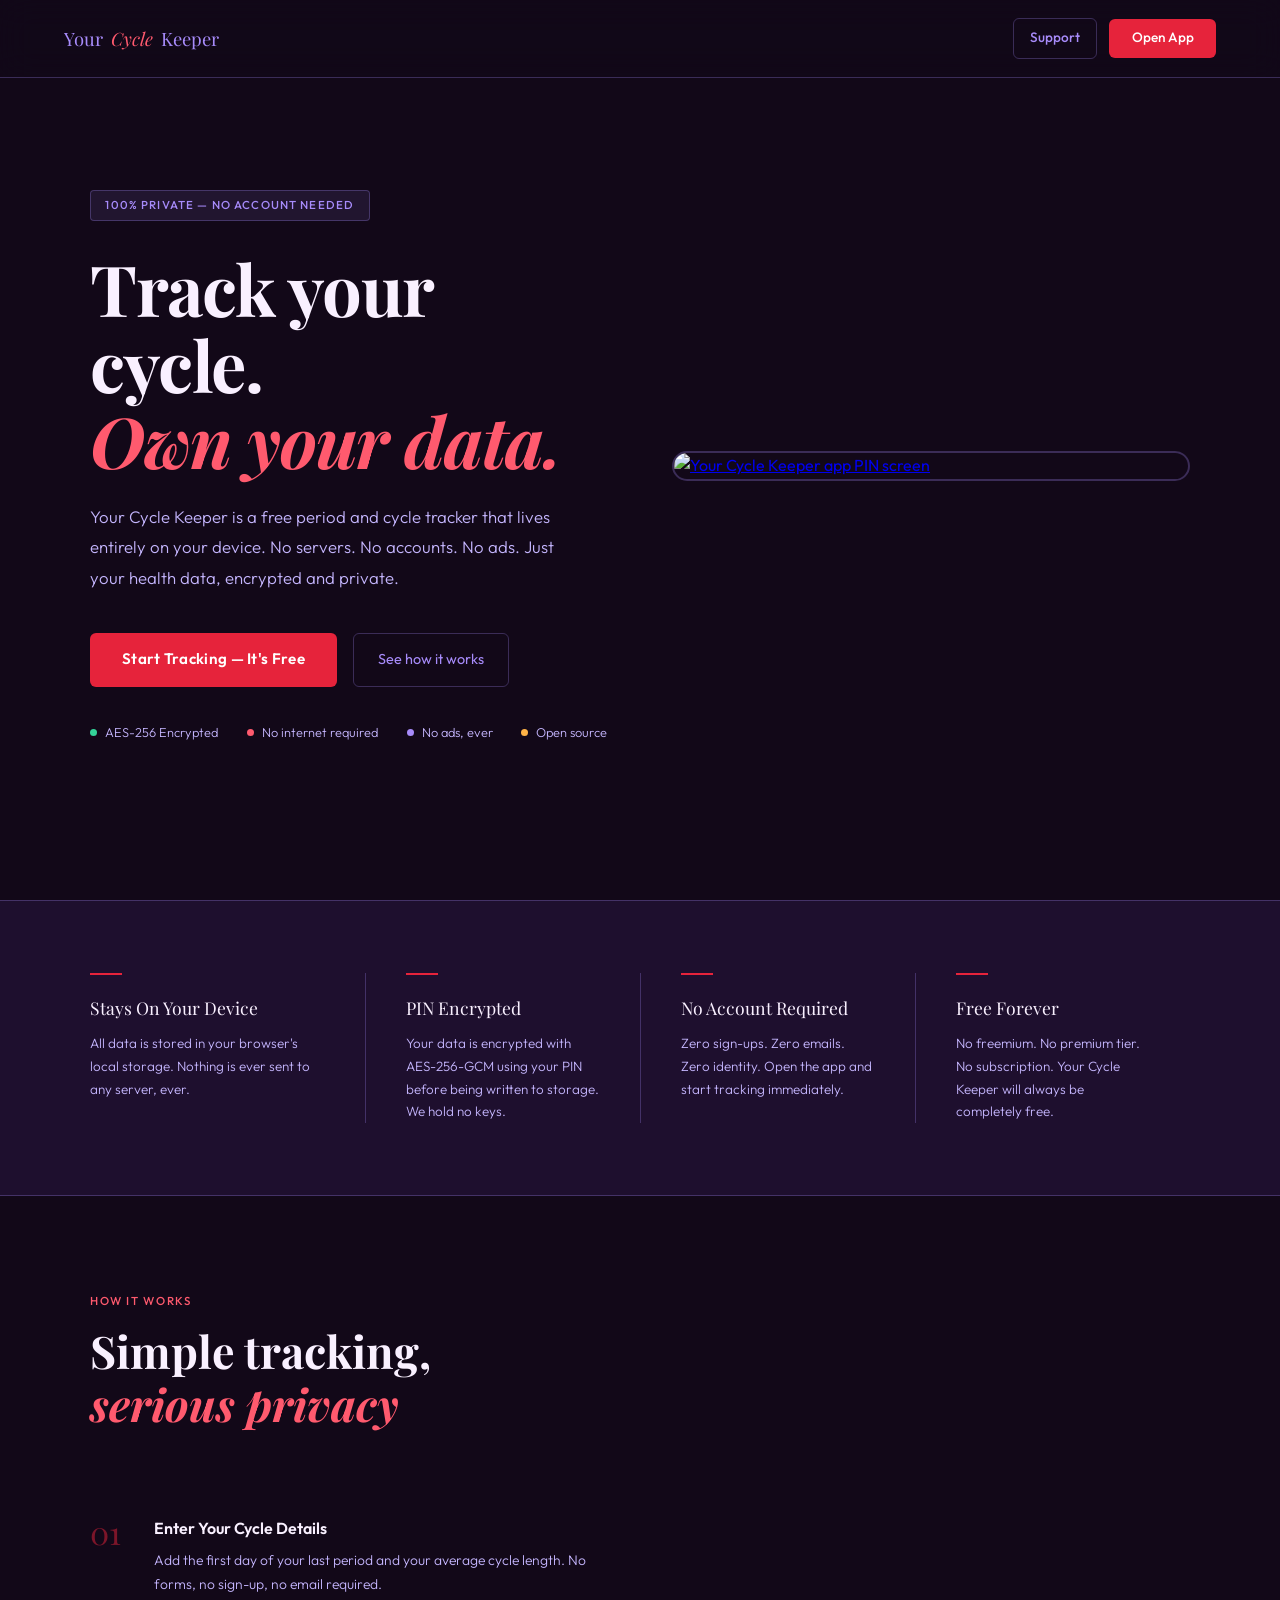
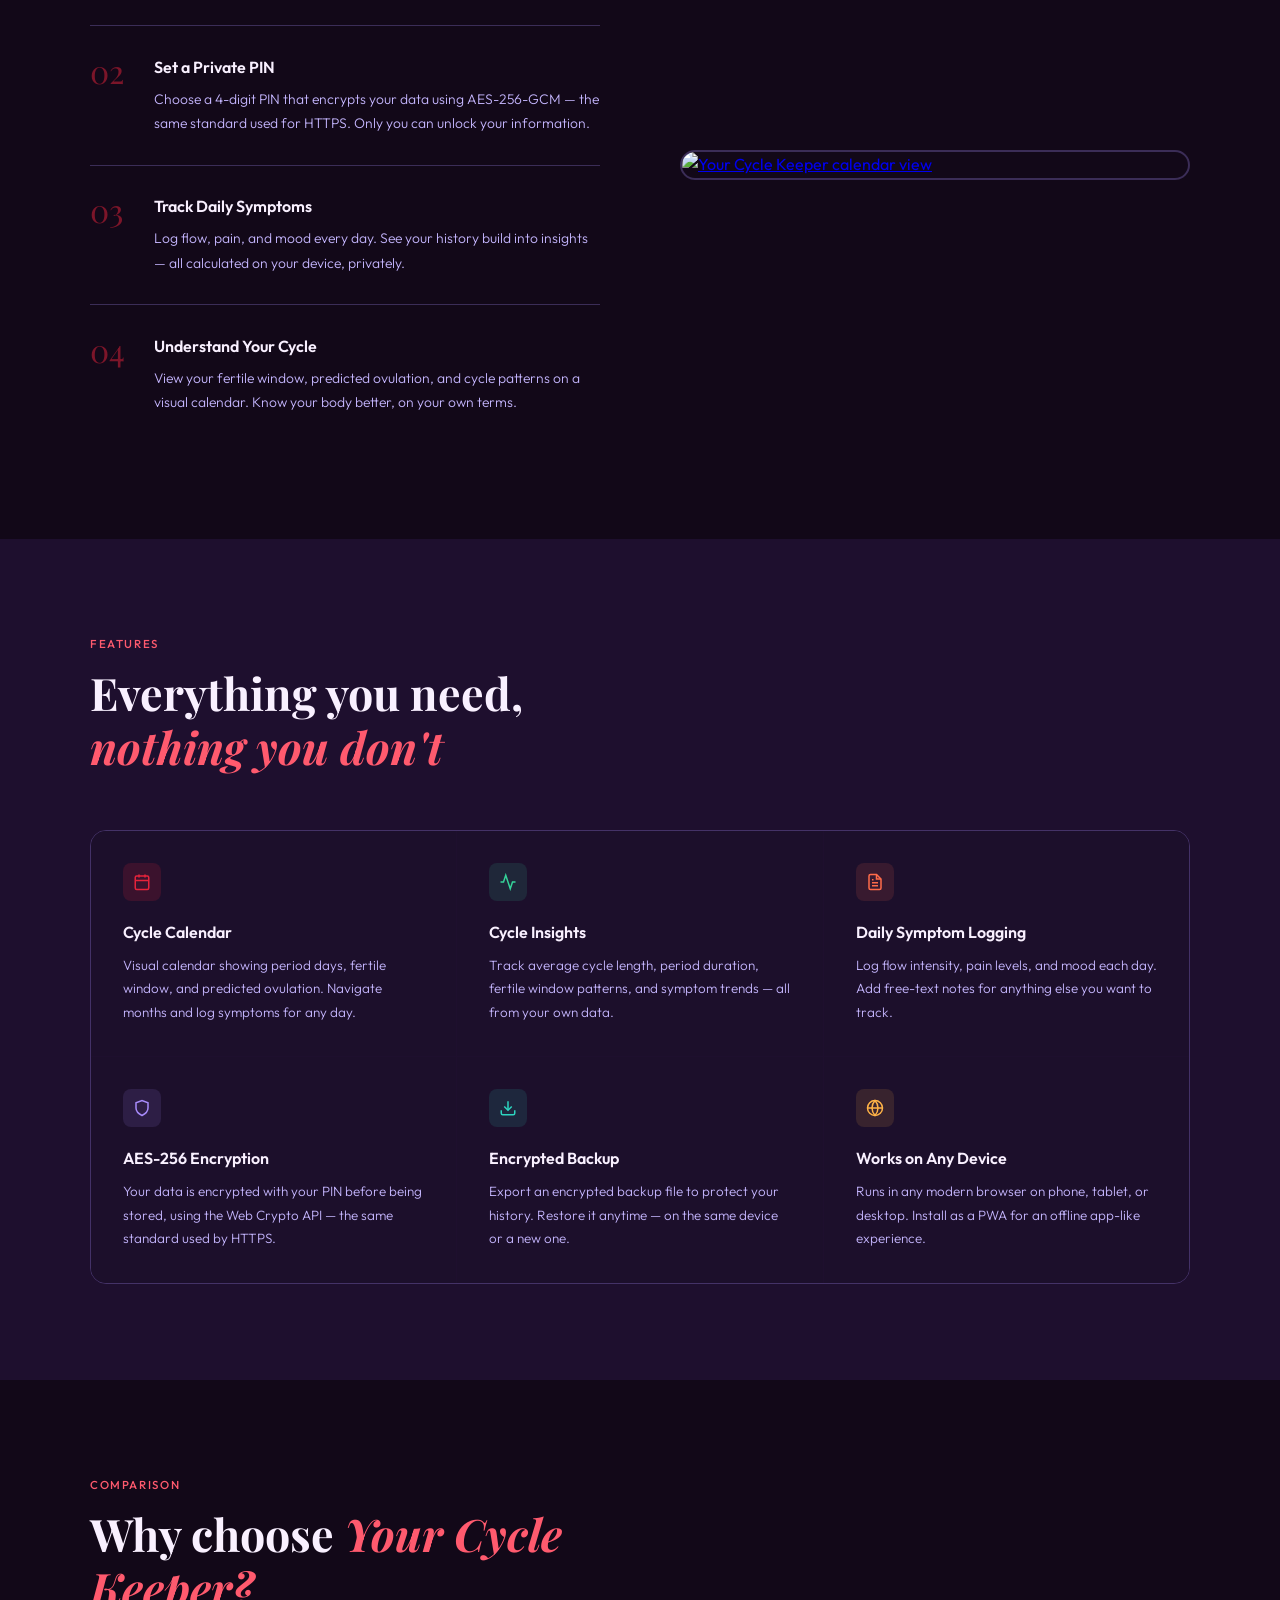
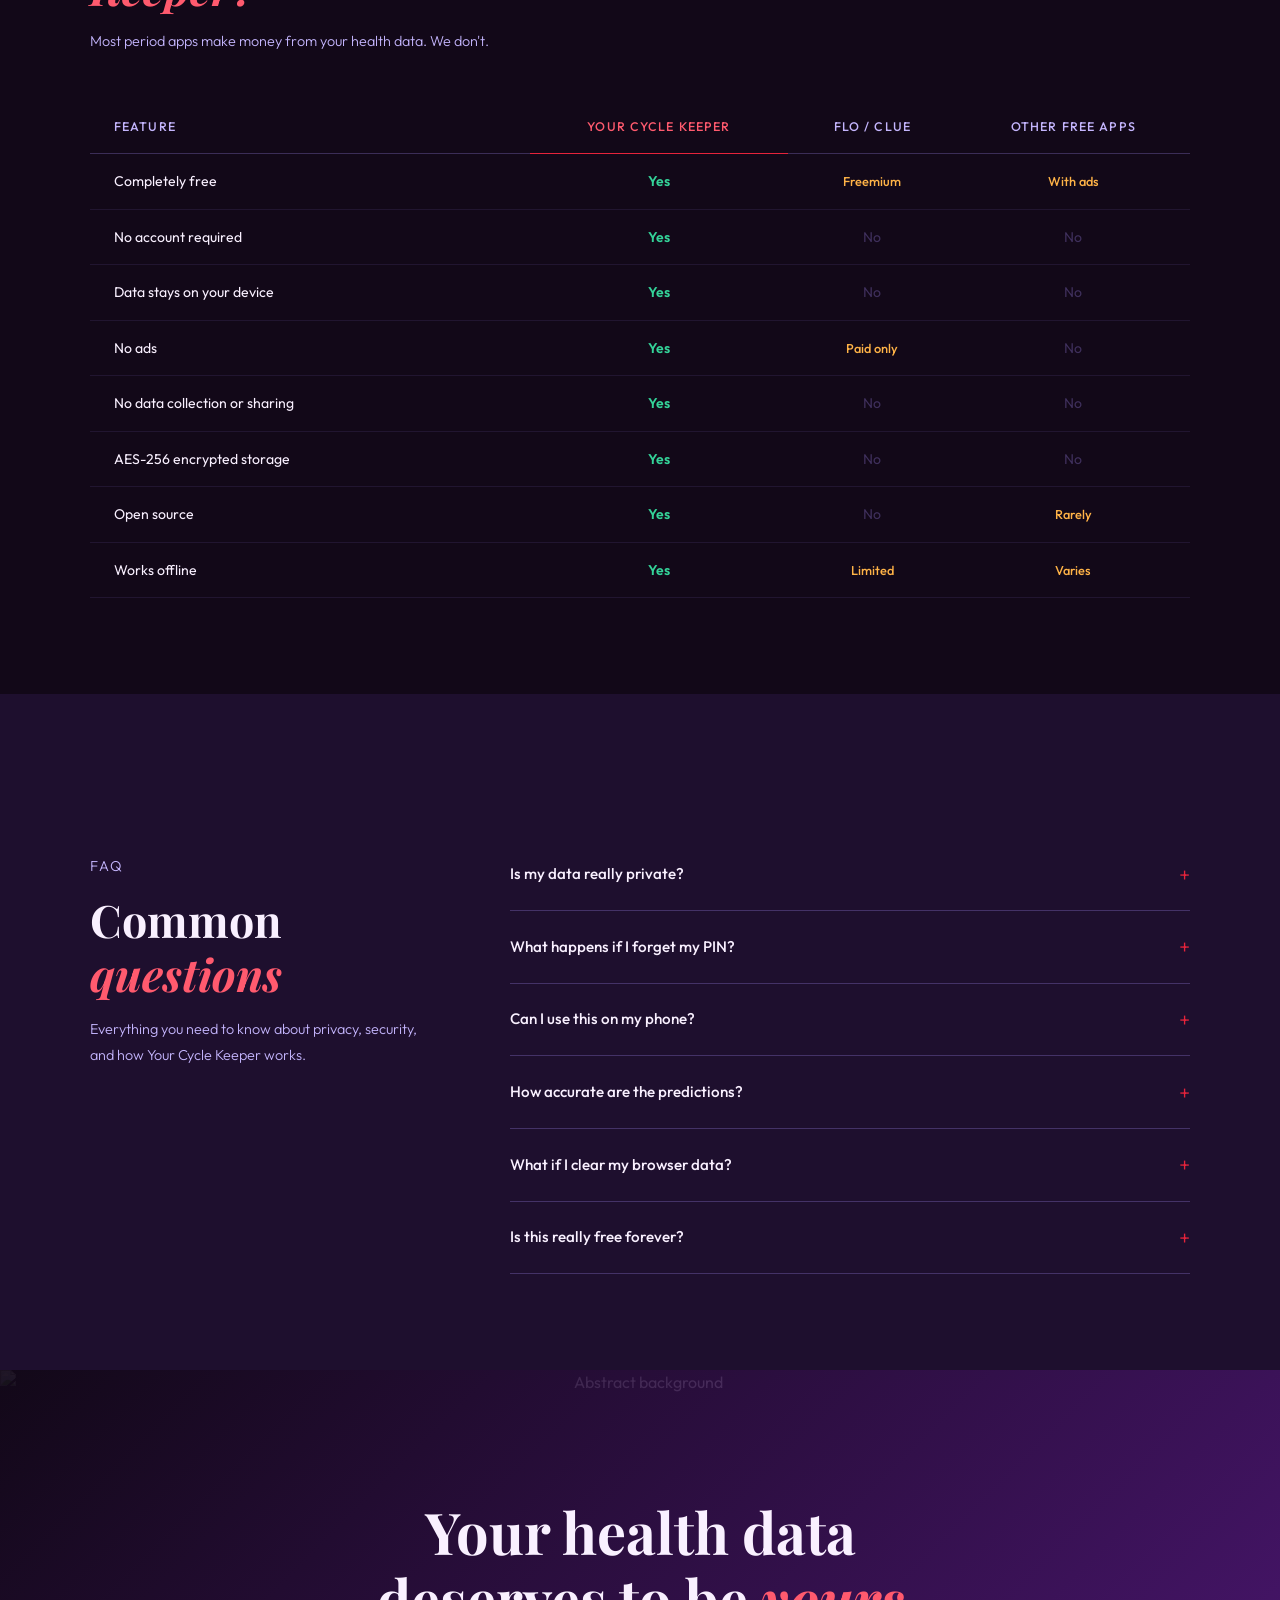
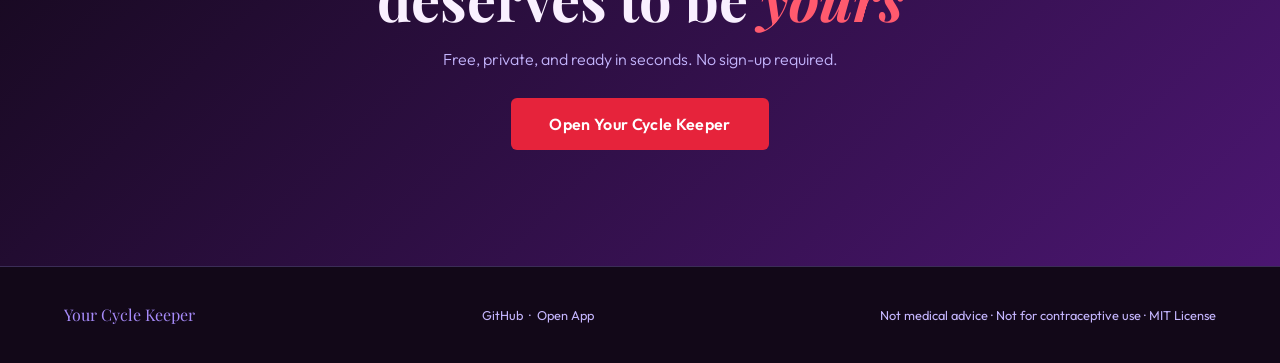
==== commit c9c04af7: "feat: Enable trailing slashes in Firebase hosting and enhance responsive styling for navigation, pil" ====
--- a/index.html
+++ b/index.html
@@ -1,1046 +1,650 @@
 <!DOCTYPE html>
 <html lang="en">
-  <head>
-    <meta charset="UTF-8" />
-    <meta
-      name="viewport"
-      content="width=device-width, initial-scale=1.0, viewport-fit=cover"
-    />
-
-    <meta
-      http-equiv="Content-Security-Policy"
-      content="
-    default-src 'none';
-    script-src 'self' 'unsafe-inline';
-    style-src 'self' 'unsafe-inline';
-    font-src 'self' data:;
-    img-src 'self' data:;
-    manifest-src 'self';
-    connect-src 'none';
-    object-src 'none';
-    base-uri 'self';
-    form-action 'none';
-  "
-    />
-
-    <meta name="apple-mobile-web-app-capable" content="yes" />
-    <meta
-      name="apple-mobile-web-app-status-bar-style"
-      content="black-translucent"
-    />
-    <meta name="theme-color" content="#120818" />
-    <meta name="apple-mobile-web-app-title" content="Your Cycle Keeper" />
-    <meta
-      name="robots"
-      content="index, follow, max-image-preview:large, max-snippet:-1, max-video-preview:-1"
-    />
-    <meta
-      name="description"
-      content="Your Cycle Keeper — a free, private period tracker with AES-256 encryption. Track your cycle, flow, mood, and symptoms entirely on your device. No accounts, no servers, no data collection. Forever free and ad-free."
-    />
-    <meta
-      name="keywords"
-      content="period tracker, cycle tracker, private period tracker, free period app, menstrual cycle tracker, ovulation tracker, fertility tracker, encrypted health app, offline period tracker, no account period tracker, privacy first, AES-256, PWA"
-    />
-    <meta name="author" content="Your Cycle Keeper" />
-
-    <!-- Open Graph / Social Sharing -->
-    <meta property="og:type" content="website" />
-    <meta property="og:site_name" content="Your Cycle Keeper" />
-    <meta property="og:locale" content="en_US" />
-    <meta
-      property="og:title"
-      content="Your Cycle Keeper — Free Private Period & Cycle Tracker"
-    />
-    <meta
-      property="og:description"
-      content="Track your period, flow, mood and symptoms privately. AES-256 encrypted, no accounts, no servers, no data collection. Free forever."
-    />
-    <meta property="og:url" content="https://yourcyclekeeper.web.app" />
-    <meta
-      property="og:image"
-      content="https://yourcyclekeeper.web.app/icons/favicon-512x512.png"
-    />
-    <meta property="og:image:width" content="512" />
-    <meta property="og:image:height" content="512" />
-    <meta
-      property="og:image:alt"
-      content="Your Cycle Keeper logo — a heart with a blood drop"
-    />
-
-    <!-- Twitter Card -->
-    <meta name="twitter:card" content="summary" />
-    <meta
-      name="twitter:title"
-      content="Your Cycle Keeper — Free Private Period Tracker"
-    />
-    <meta
-      name="twitter:description"
-      content="Track your period, flow, mood and symptoms privately. AES-256 encrypted, no accounts, no servers. Free forever."
-    />
-    <meta
-      name="twitter:image"
-      content="https://yourcyclekeeper.web.app/icons/favicon-512x512.png"
-    />
-    <meta name="twitter:image:alt" content="Your Cycle Keeper logo" />
-
-    <!-- Canonical URL -->
-    <link rel="canonical" href="https://yourcyclekeeper.web.app" />
-
-    <link rel="stylesheet" href="style.css?v=20260308" />
-    <link
-      rel="stylesheet"
-      href="style-desktop.css?v=20260308"
-      media="screen and (min-width: 768px)"
-    />
-    <link rel="manifest" href="manifest.json" />
-    <link
-      rel="icon"
-      type="image/png"
-      sizes="16x16"
-      href="icons/favicon-16x16.png"
-    />
-    <script src="js/indexeddb-storage.js" defer></script>
-    <script type="module" src="js/script.js"></script>
-    <link
-      rel="icon"
-      type="image/png"
-      sizes="32x32"
-      href="icons/favicon-32x32.png"
-    />
-    <link
-      rel="icon"
-      type="image/png"
-      sizes="48x48"
-      href="icons/favicon-48x48.png"
-    />
-    <link
-      rel="icon"
-      type="image/png"
-      sizes="64x64"
-      href="icons/favicon-64x64.png"
-    />
-    <link
-      rel="icon"
-      type="image/png"
-      sizes="96x96"
-      href="icons/favicon-96x96.png"
-    />
-    <link
-      rel="icon"
-      type="image/png"
-      sizes="128x128"
-      href="icons/favicon-128x128.png"
-    />
-    <link
-      rel="icon"
-      type="image/png"
-      sizes="192x192"
-      href="icons/favicon-192x192.png"
-    />
-    <link
-      rel="icon"
-      type="image/png"
-      sizes="256x256"
-      href="icons/favicon-256x256.png"
-    />
-    <link
-      rel="icon"
-      type="image/png"
-      sizes="512x512"
-      href="icons/favicon-512x512.png"
-    />
-    <link
-      rel="apple-touch-icon"
-      sizes="180x180"
-      href="icons/favicon-180x180.png"
-    />
-    <link
-      rel="apple-touch-icon"
-      sizes="152x152"
-      href="icons/favicon-152x152.png"
-    />
-    <link
-      rel="apple-touch-icon"
-      sizes="144x144"
-      href="icons/favicon-144x144.png"
-    />
-    <title>Your Cycle Keeper — Private Period & Cycle Tracker</title>
-
-    <!-- JSON-LD Schema for Search Engines -->
-    <script type="application/ld+json">
-      {
-        "@context": "https://schema.org",
-        "@type": "SoftwareApplication",
-        "name": "Your Cycle Keeper",
-        "alternateName": "Cycle Keeper",
-        "description": "Free, private period and cycle tracker with AES-256 encryption. Track your flow, mood, and symptoms entirely on your device. No accounts, no servers, no data collection.",
-        "url": "https://yourcyclekeeper.web.app",
-        "applicationCategory": "HealthApplication",
-        "operatingSystem": "Web",
-        "browserRequirements": "Requires JavaScript, Web Crypto API",
-        "softwareVersion": "1.0.0-beta",
-        "offers": {
-          "@type": "Offer",
-          "price": "0",
-          "priceCurrency": "USD",
-          "availability": "https://schema.org/InStock"
-        },
-        "featureList": [
-          "AES-256-GCM encryption",
-          "Offline-first PWA",
-          "Period tracking",
-          "Flow intensity tracking",
-          "Mood tracking",
-          "Pain tracking",
-          "Cycle predictions",
-          "Ovulation estimation",
-          "Encrypted backup & restore",
-          "Zero data collection"
-        ],
-        "screenshot": "https://yourcyclekeeper.web.app/icons/favicon-512x512.png",
-        "image": "https://yourcyclekeeper.web.app/icons/favicon-512x512.png"
-      }
-    </script>
-
-  </head>
-  <body>
-    <div id="timeout-banner">
-      ⏱️ Session expires in <span id="timeout-count">60</span>s of inactivity —
-      tap to reset
-    </div>
-
-    <div id="modal-overlay">
-      <div class="modal-box">
-        <div class="modal-icon" id="modal-icon">⚠️</div>
-        <div class="modal-title" id="modal-title">Are you sure?</div>
-        <div class="modal-msg" id="modal-msg"></div>
-        <div class="modal-btns">
-          <button class="modal-btn secondary" id="modal-cancel">Cancel</button>
-          <button class="modal-btn primary" id="modal-confirm">Confirm</button>
-        </div>
-      </div>
-    </div>
-
-    <div id="lock-screen">
-      <div class="lock-icon" id="lock-icon">
-        <img
-          src="icons/favicon-128x128.png"
-          alt="Your Cycle Keeper Logo"
-          class="logo-lock"
-        />
-      </div>
-      <div class="lock-logo">Your Cycle Keeper</div>
-      <div class="lock-sub" id="lock-sub">
-        Enter your PIN to unlock<br />your private health data
-      </div>
-      <div class="pin-label" id="pin-label">PIN</div>
-      <div class="pin-dots" id="pin-dots">
-        <div class="pin-dot" id="d0"></div>
-        <div class="pin-dot" id="d1"></div>
-        <div class="pin-dot" id="d2"></div>
-        <div class="pin-dot" id="d3"></div>
-      </div>
-      <div class="numpad" id="numpad">
-        <div class="num-btn" onclick="pinInput('1')">1</div>
-        <div class="num-btn" onclick="pinInput('2')">2</div>
-        <div class="num-btn" onclick="pinInput('3')">3</div>
-        <div class="num-btn" onclick="pinInput('4')">4</div>
-        <div class="num-btn" onclick="pinInput('5')">5</div>
-        <div class="num-btn" onclick="pinInput('6')">6</div>
-        <div class="num-btn" onclick="pinInput('7')">7</div>
-        <div class="num-btn" onclick="pinInput('8')">8</div>
-        <div class="num-btn" onclick="pinInput('9')">9</div>
-        <div class="num-btn empty"></div>
-        <div class="num-btn" onclick="pinInput('0')">0</div>
-        <div class="num-btn del" onclick="pinDelete()">⌫</div>
-      </div>
-      <div class="lock-error" id="lock-error"></div>
-      <div class="forgot-pin-wrapper">
-        <button onclick="forgotPinFlow()" class="forgot-pin-btn">
-          Forgot PIN?
-        </button>
-      </div>
-    </div>
-
-    <!-- ONBOARDING -->
-    <div id="onboarding" class="hidden">
-      <div class="onboard-moon">
-        <img
-          src="icons/favicon-128x128.png"
-          alt="Your Cycle Keeper Logo"
-          class="logo-onboard"
-        />
-      </div>
-      <h1 class="onboard-logo">Your Cycle Keeper</h1>
-      <p class="onboard-sub">Track Your Period and Cycle Privately</p>
-      <p class="onboard-tagline">
-        Track your flow, mood, and symptoms — all on your device. Free, ad-free,
-        fully accessible, and privacy-first.
+<head>
+  <meta charset="UTF-8" />
+  <meta name="viewport" content="width=device-width, initial-scale=1.0" />
+  <title>Your Cycle Keeper — Free Private Period & Cycle Tracker</title>
+  <meta name="description" content="Track your period and cycle privately. No account, no ads, no data collection. AES-256 encrypted, stored only on your device. Free forever." />
+  <meta name="keywords" content="private period tracker, cycle tracker no account, offline period app, secure menstrual tracker, free period tracker, no data collection period app" />
+  <meta property="og:title" content="Your Cycle Keeper — Free & Private Period Tracker" />
+  <meta property="og:description" content="No accounts. No ads. No data collection. Your cycle data stays on your device, always." />
+  <meta property="og:url" content="https://yourcyclekeeper.web.app/" />
+  <meta name="twitter:card" content="summary_large_image" />
+  <link rel="canonical" href="/period-tracker/" />
+
+  <!-- Favicons -->
+  <link rel="icon" type="image/png" sizes="16x16" href="icons/favicon-16x16.png" />
+  <link rel="icon" type="image/png" sizes="32x32" href="icons/favicon-32x32.png" />
+  <link rel="icon" type="image/png" sizes="48x48" href="icons/favicon-48x48.png" />
+  <link rel="icon" type="image/png" sizes="96x96" href="icons/favicon-96x96.png" />
+  <link rel="apple-touch-icon" sizes="180x180" href="icons/favicon-180x180.png" />
+  <meta name="theme-color" content="#120818" />
+
+  <!-- Open Graph -->
+  <meta property="og:type" content="website" />
+  <meta property="og:site_name" content="Your Cycle Keeper" />
+  <meta property="og:image" content="https://yourcyclekeeper.web.app/icons/favicon-512x512.png" />
+
+  <link rel="preconnect" href="https://fonts.googleapis.com" />
+  <link rel="preconnect" href="https://fonts.gstatic.com" crossorigin />
+  <link href="https://fonts.googleapis.com/css2?family=Playfair+Display:ital,wght@0,400;0,700;1,400&family=Outfit:wght@300;400;500;600&display=swap" rel="stylesheet" />
+
+  <style>
+    *, *::before, *::after { box-sizing: border-box; margin: 0; padding: 0; }
+
+    :root {
+      --rose: #e6233b;
+      --rose-light: #ff5a6e;
+      --rose-pale: #ffe8ee;
+      --coral: #ff6b4a;
+      --amber: #ffb347;
+      --lavender: #a78bfa;
+      --deep-purple: #5b1a8a;
+      --teal: #2dd4bf;
+      --fertile-green: #34d399;
+      --ovulation: #f59e0b;
+      --bg: #120818;
+      --bg2: #1e0f2e;
+      --bg3: #2a1538;
+      --card: #1c0f2b;
+      --text: #f9f0ff;
+      --text-muted: #c4b5fd;
+      --border: rgba(167, 139, 250, 0.28);
+    }
+
+    html { scroll-behavior: smooth; }
+
+    body {
+      font-family: 'Outfit', sans-serif;
+      background: var(--bg);
+      color: var(--text);
+      overflow-x: hidden;
+      line-height: 1.6;
+    }
+
+    /* NAV */
+    nav {
+      position: fixed; top: 0; left: 0; right: 0; z-index: 100;
+      display: flex; align-items: center; justify-content: space-between;
+      padding: 1.1rem 5vw;
+      background: rgba(18, 8, 24, 0.75);
+      backdrop-filter: blur(16px);
+      border-bottom: 1px solid var(--border);
+    }
+    .nav-logo-img {
+      width: 28px; height: 28px;
+      object-fit: contain;
+      flex-shrink: 0;
+    }
+    .nav-logo {
+      display: flex; align-items: center; gap: 0.5rem;
+      font-family: 'Playfair Display', serif;
+      font-size: 1.15rem;
+      color: var(--lavender);
+      text-decoration: none;
+    }
+    .nav-logo span { color: var(--rose-light); font-style: italic; }
+    .nav-actions { display: flex; align-items: center; gap: 0.75rem; }
+    .nav-support {
+      color: var(--lavender);
+      text-decoration: none;
+      padding: 0.55rem 1rem;
+      border-radius: 6px;
+      font-size: 0.85rem;
+      font-weight: 500;
+      border: 1px solid var(--border);
+      transition: background 0.2s, border-color 0.2s;
+    }
+    .nav-support:hover { background: rgba(167,139,250,0.1); border-color: var(--lavender); }
+    .nav-cta {
+      background: var(--rose);
+      color: white;
+      text-decoration: none;
+      padding: 0.55rem 1.4rem;
+      border-radius: 6px;
+      font-size: 0.85rem;
+      font-weight: 500;
+      transition: background 0.2s;
+    }
+    .nav-cta:hover { background: var(--rose-light); }
+
+    /* HERO */
+    .hero {
+      min-height: 100vh;
+      display: flex;
+      align-items: center;
+      padding: 7rem 5vw 5rem;
+      position: relative; overflow: hidden;
+    }
+    .hero-left { position: relative; z-index: 1; }
+    .hero-badge {
+      display: inline-block;
+      background: rgba(167,139,250,0.1);
+      border: 1px solid var(--border);
+      color: var(--lavender);
+      font-size: 0.72rem; font-weight: 500;
+      padding: 0.35rem 0.9rem; border-radius: 4px;
+      margin-bottom: 1.8rem;
+      letter-spacing: 0.1em; text-transform: uppercase;
+      animation: fadeUp 0.7s ease both;
+    }
+    .hero h1 {
+      font-family: 'Playfair Display', serif;
+      font-size: clamp(2.8rem, 5.5vw, 5rem);
+      font-weight: 700; line-height: 1.08;
+      color: var(--text); letter-spacing: -0.02em;
+      animation: fadeUp 0.7s ease 0.1s both;
+    }
+    .hero h1 em { font-style: italic; color: var(--rose-light); }
+    .hero-sub {
+      margin-top: 1.5rem;
+      font-size: 1.05rem; color: var(--text-muted);
+      font-weight: 300; max-width: 480px; line-height: 1.8;
+      animation: fadeUp 0.7s ease 0.2s both;
+    }
+    .hero-actions {
+      margin-top: 2.5rem;
+      display: flex; gap: 1rem; flex-wrap: wrap;
+      animation: fadeUp 0.7s ease 0.3s both;
+    }
+    .btn-primary {
+      background: var(--rose); color: white;
+      text-decoration: none; padding: 0.9rem 2rem;
+      border-radius: 6px; font-size: 0.95rem; font-weight: 600;
+      transition: all 0.2s; letter-spacing: 0.02em;
+    }
+    .btn-primary:hover { background: var(--rose-light); }
+    .btn-ghost {
+      color: var(--lavender); text-decoration: none;
+      padding: 0.9rem 1.5rem; border-radius: 6px;
+      font-size: 0.9rem; font-weight: 400;
+      border: 1px solid var(--border); transition: all 0.2s;
+    }
+    .btn-ghost:hover { border-color: var(--lavender); background: rgba(167,139,250,0.08); }
+    .hero-trust {
+      margin-top: 2.2rem;
+      display: flex; gap: 1.8rem; flex-wrap: wrap;
+      animation: fadeUp 0.7s ease 0.4s both;
+    }
+    .hero-trust-item {
+      display: flex; align-items: center; gap: 0.5rem;
+      font-size: 0.8rem; color: var(--text-muted); font-weight: 300;
+    }
+    .trust-dot {
+      width: 7px; height: 7px; border-radius: 50%;
+      background: var(--fertile-green); flex-shrink: 0;
+    }
+    .trust-dot.red { background: var(--rose-light); }
+    .trust-dot.purple { background: var(--lavender); }
+    .trust-dot.amber { background: var(--amber); }
+
+    .hero-right { position: relative; z-index: 1; animation: fadeUp 0.9s ease 0.2s both; }
+    .hero-img-frame {
+      display: block;
+      border-radius: 24px; overflow: hidden;
+      max-height: 720px; position: relative;
+      border: 2px solid var(--border);
+      transition: transform 0.3s ease;
+    }
+    .hero-img-frame:hover { transform: translateY(-4px); }
+    .hero-img-frame img { width: 100%; height: auto; object-fit: contain; display: block; }
+    
+    @keyframes fadeUp {
+      from { opacity: 0; transform: translateY(24px); }
+      to { opacity: 1; transform: translateY(0); }
+    }
+
+    /* SHARED */
+    section { padding: 6rem 5vw; }
+    .section-label {
+      font-size: 0.72rem; letter-spacing: 0.14em;
+      text-transform: uppercase; color: var(--rose-light);
+      font-weight: 500; margin-bottom: 0.8rem;
+    }
+    .section-title {
+      font-family: 'Playfair Display', serif;
+      font-size: clamp(2rem, 3.5vw, 2.8rem);
+      font-weight: 700; color: var(--text);
+      line-height: 1.2; max-width: 600px;
+    }
+    .section-title em { font-style: italic; color: var(--rose-light); }
+    .inner { max-width: 1100px; margin: 0 auto; }
+    .hero-inner {
+      display: grid; grid-template-columns: 1fr 1fr;
+      align-items: center; gap: 4rem;
+    }
+
+    /* PILLARS */
+    .pillars {
+      background: var(--bg2);
+      border-top: 1px solid var(--border);
+      border-bottom: 1px solid var(--border);
+      padding: 4.5rem 5vw;
+    }
+    .pillars-grid {
+      max-width: 1100px; margin: 0 auto;
+      display: grid; grid-template-columns: repeat(4, 1fr);
+    }
+    .pillar { padding: 0 2.5rem; border-left: 1px solid var(--border); }
+    .pillar:first-child { padding-left: 0; border-left: none; }
+    .pillar-line { width: 32px; height: 2px; background: var(--rose); margin-bottom: 1.2rem; }
+    .pillar h3 {
+      font-family: 'Playfair Display', serif;
+      font-size: 1.1rem; font-weight: 400;
+      color: var(--text); margin-bottom: 0.6rem;
+    }
+    .pillar p { font-size: 0.84rem; color: var(--text-muted); line-height: 1.7; font-weight: 300; }
+
+    /* HOW IT WORKS */
+    .how-section { background: var(--bg); }
+    .how-layout {
+      display: grid; grid-template-columns: 1fr 1fr;
+      gap: 5rem; align-items: center; margin-top: 3.5rem;
+    }
+    .how-step {
+      display: flex; gap: 1.5rem;
+      padding: 1.8rem 0; border-bottom: 1px solid var(--border);
+    }
+    .how-step:last-child { border-bottom: none; }
+    .step-num {
+      font-family: 'Playfair Display', serif;
+      font-size: 2rem; font-weight: 400;
+      color: var(--rose); line-height: 1;
+      flex-shrink: 0; width: 2.5rem; opacity: 0.5;
+      transition: opacity 0.2s;
+    }
+    .how-step:hover .step-num { opacity: 1; }
+    .step-content h3 { font-size: 1rem; font-weight: 600; color: var(--text); margin-bottom: 0.4rem; }
+    .step-content p { font-size: 0.87rem; color: var(--text-muted); line-height: 1.75; font-weight: 300; }
+    .how-image { display: block; border-radius: 24px; overflow: hidden; position: relative; border: 2px solid var(--border); transition: transform 0.3s ease; }
+    .how-image.visible:hover { transform: translateY(-4px); }
+    .how-image img { width: 100%; height: auto; object-fit: contain; display: block; }
+
+    /* FEATURES */
+    .features-section { background: var(--bg2); }
+    .features-grid {
+      display: grid; grid-template-columns: repeat(3, 1fr);
+      gap: 1px; margin-top: 3.5rem;
+      border: 1px solid var(--border); border-radius: 16px; overflow: hidden;
+    }
+    .feat-card { background: var(--card); padding: 2rem; transition: background 0.2s; }
+    .feat-card:hover { background: var(--bg3); }
+    .feat-accent {
+      width: 38px; height: 38px; border-radius: 8px;
+      margin-bottom: 1.2rem;
+      display: flex; align-items: center; justify-content: center;
+    }
+    .feat-accent svg { width: 18px; height: 18px; }
+    .feat-card h3 { font-size: 1rem; font-weight: 600; color: var(--text); margin-bottom: 0.5rem; }
+    .feat-card p { font-size: 0.84rem; color: var(--text-muted); line-height: 1.75; font-weight: 300; }
+
+    /* COMPARISON */
+    .comparison-section { background: var(--bg); }
+    .comparison-table { width: 100%; margin-top: 3rem; border-collapse: collapse; }
+    .comparison-table thead th {
+      padding: 1rem 1.5rem; text-align: left;
+      font-size: 0.78rem; font-weight: 500;
+      letter-spacing: 0.09em; text-transform: uppercase;
+      color: var(--text-muted); border-bottom: 1px solid var(--border);
+    }
+    .comparison-table thead th:not(:first-child) { text-align: center; }
+    .comparison-table thead th.col-us { color: var(--rose-light); border-bottom-color: var(--rose); }
+    .comparison-table tbody tr {
+      border-bottom: 1px solid rgba(167,139,250,0.1);
+      transition: background 0.15s;
+    }
+    .comparison-table tbody tr:hover { background: rgba(167,139,250,0.04); }
+    .comparison-table td { padding: 1rem 1.5rem; font-size: 0.88rem; color: var(--text-muted); vertical-align: middle; }
+    .comparison-table td:first-child { color: var(--text); font-weight: 400; }
+    .comparison-table td:not(:first-child) { text-align: center; }
+    .comparison-table td.col-us { color: var(--text); }
+    .check { color: var(--fertile-green); font-size: 0.88rem; font-weight: 600; }
+    .cross { color: rgba(167,139,250,0.3); font-size: 0.88rem; }
+    .partial { color: var(--amber); font-size: 0.8rem; font-weight: 500; }
+
+    /* FAQ */
+    .faq-section { background: var(--bg2); }
+    .faq-layout {
+      display: grid; grid-template-columns: 1fr 2fr;
+      gap: 5rem; align-items: start; margin-top: 3rem;
+    }
+    .faq-left p { margin-top: 1rem; font-size: 0.9rem; color: var(--text-muted); line-height: 1.8; font-weight: 300; }
+    details { border-bottom: 1px solid var(--border); }
+    summary {
+      padding: 1.2rem 0; font-size: 0.95rem; font-weight: 500;
+      color: var(--text); cursor: pointer; list-style: none;
+      display: flex; justify-content: space-between; align-items: center;
+      gap: 1rem; transition: color 0.2s;
+    }
+    summary:hover { color: var(--rose-light); }
+    summary::after { content: '+'; font-size: 1.3rem; font-weight: 300; color: var(--rose); flex-shrink: 0; transition: transform 0.2s; }
+    details[open] summary::after { transform: rotate(45deg); }
+    details p { padding-bottom: 1.2rem; font-size: 0.88rem; color: var(--text-muted); line-height: 1.8; font-weight: 300; }
+
+    /* CTA */
+    .cta-section { position: relative; overflow: hidden; text-align: center; padding: 8rem 5vw; }
+    .cta-section img.cta-bg {
+      position: absolute; inset: 0; width: 100%; height: 100%;
+      object-fit: cover; object-position: center; z-index: 0;
+    }
+    .cta-overlay {
+      position: absolute; inset: 0; z-index: 1;
+      background: linear-gradient(135deg, rgba(18,8,24,0.94) 0%, rgba(91,26,138,0.78) 100%);
+    }
+    .cta-inner { position: relative; z-index: 2; }
+    .cta-section h2 {
+      font-family: 'Playfair Display', serif;
+      font-size: clamp(2.2rem, 4.5vw, 3.8rem);
+      font-weight: 700; color: var(--text); line-height: 1.15;
+      max-width: 600px; margin: 0 auto 1rem;
+    }
+    .cta-section h2 em { font-style: italic; color: var(--rose-light); }
+    .cta-section p { color: var(--text-muted); font-size: 1rem; margin-bottom: 2.5rem; font-weight: 300; }
+
+    /* FOOTER */
+    footer {
+      background: var(--bg); border-top: 1px solid var(--border);
+      color: var(--text-muted); padding: 2.2rem 5vw;
+      display: flex; justify-content: space-between; align-items: center;
+      font-size: 0.8rem; flex-wrap: wrap; gap: 1rem;
+    }
+    footer a { color: var(--text-muted); text-decoration: none; transition: color 0.2s; }
+    footer a:hover { color: var(--lavender); }
+    .footer-logo { font-family: 'Playfair Display', serif; font-size: 1rem; color: var(--lavender); }
+
+    /* SCROLL REVEAL */
+    .reveal { opacity: 0; transform: translateY(20px); transition: opacity 0.65s ease, transform 0.65s ease; }
+    .reveal.visible { opacity: 1; transform: translateY(0); }
+
+    /* RESPONSIVE */
+    @media (max-width: 900px) {
+      .hero-inner { grid-template-columns: 1fr; }
+      .hero-right { display: none; }
+      .how-layout { grid-template-columns: 1fr; }
+      .how-image { display: none; }
+      .features-grid { grid-template-columns: 1fr 1fr; }
+      .pillars-grid { grid-template-columns: 1fr 1fr; }
+      .pillar, .pillar:first-child { padding: 1.5rem; border-left: none; border-top: 1px solid var(--border); }
+      .pillar:nth-child(-n+2) { border-top: none; }
+      .faq-layout { grid-template-columns: 1fr; gap: 2rem; }
+      .comparison-table thead th:last-child,
+      .comparison-table td:last-child { display: none; }
+    }
+    @media (max-width: 600px) {
+      .nav-logo { font-size: 1rem; }
+      .nav-actions { gap: 0.5rem; }
+      .nav-support { padding: 0.45rem 0.7rem; font-size: 0.75rem; }
+      .nav-cta { padding: 0.45rem 0.9rem; font-size: 0.75rem; }
+      .features-grid { grid-template-columns: 1fr; }
+      .pillars-grid { grid-template-columns: 1fr; }
+      .pillar, .pillar:first-child { padding: 1.5rem; }
+      footer { flex-direction: column; text-align: center; align-items: center; }
+    }
+  </style>
+</head>
+<body>
+
+  <nav>
+    <a href="#" class="nav-logo">Your <span>Cycle</span> Keeper</a>
+    <div class="nav-actions">
+      <a href="https://paypal.me/pythonime" target="_blank" rel="noopener" class="nav-support">Support</a>
+      <a href="/period-tracker/" target="_blank" class="nav-cta">Open App</a>
+    </div>
+  </nav>
+
+  <!-- HERO -->
+  <section class="hero">
+    <div class="inner hero-inner">
+      <div class="hero-left">
+        <div class="hero-badge">100% Private — No Account Needed</div>
+      <h1>Track your cycle.<br><em>Own your data.</em></h1>
+      <p class="hero-sub">
+        Your Cycle Keeper is a free period and cycle tracker that lives entirely on your device.
+        No servers. No accounts. No ads. Just your health data, encrypted and private.
       </p>
-      <div class="beta-warning">
-        ⚠️ <strong>Beta</strong> — This app is currently in active development.
-        Features may change and bugs may occur.
-      </div>
-      <div class="onboard-form">
-        <label for="ob-last-period">First day of your last period</label>
-        <input type="date" id="ob-last-period" autocomplete="off" />
-        <label for="ob-cycle-len">Average cycle length (days)</label>
-        <input
-          type="number"
-          id="ob-cycle-len"
-          value="28"
-          min="20"
-          max="45"
-          autocomplete="off"
-        />
-        <label for="ob-period-dur">Average period duration (days)</label>
-        <input
-          type="number"
-          id="ob-period-dur"
-          value="5"
-          min="1"
-          max="10"
-          autocomplete="off"
-        />
-
-        <div class="pin-setup-title">🔒 Set a 4-digit PIN</div>
-        <div class="pin-setup-sub">
-          Your PIN encrypts all data locally.
-          <strong>Your Cycle Keeper never sends data anywhere.</strong> If you
-          forget your PIN, data will be erased.
-        </div>
-        <div class="setup-pin-wrap" id="setup-pin-dots">
-          <div class="setup-pin-dot" id="sp0"></div>
-          <div class="setup-pin-dot" id="sp1"></div>
-          <div class="setup-pin-dot" id="sp2"></div>
-          <div class="setup-pin-dot" id="sp3"></div>
-        </div>
-        <div class="onboard-numpad">
-          <div class="num-btn" onclick="setupPinInput('1')">1</div>
-          <div class="num-btn" onclick="setupPinInput('2')">2</div>
-          <div class="num-btn" onclick="setupPinInput('3')">3</div>
-          <div class="num-btn" onclick="setupPinInput('4')">4</div>
-          <div class="num-btn" onclick="setupPinInput('5')">5</div>
-          <div class="num-btn" onclick="setupPinInput('6')">6</div>
-          <div class="num-btn" onclick="setupPinInput('7')">7</div>
-          <div class="num-btn" onclick="setupPinInput('8')">8</div>
-          <div class="num-btn" onclick="setupPinInput('9')">9</div>
-          <div class="num-btn empty"></div>
-          <div class="num-btn" onclick="setupPinInput('0')">0</div>
-          <div class="num-btn del" onclick="setupPinDelete()">⌫</div>
-        </div>
-        <button
-          class="onboard-start"
-          id="onboard-start-btn"
-          onclick="startApp()"
-          disabled
-        >
-          Start Tracking ✨
-        </button>
-      </div>
-      <p class="privacy-note">
-        🔒 <span>AES-256-GCM encrypted.</span> Data never leaves your device. No
-        accounts, no tracking, forever free.
-      </p>
-    </div>
-
-    <!-- MAIN APP -->
-    <div id="app" style="display: none">
-      <div class="header">
-        <div class="logo">Your Cycle Keeper</div>
-        <div class="bottom-nav" id="bottom-nav">
-          <div
-            class="bnav-item active"
-            id="bnav-calendar"
-            onclick="switchTab('calendar')"
-            tabindex="0"
-            role="button"
-            aria-label="Calendar tab"
-            onkeydown="if(event.key==='Enter'||event.key===' '){event.preventDefault();switchTab('calendar');}"
-          >
-            <span class="icon"
-              ><svg
-                viewBox="0 0 24 24"
-                width="24"
-                height="24"
-                stroke="currentColor"
-                stroke-width="1.5"
-                fill="none"
-                stroke-linecap="round"
-              >
-                <rect x="3" y="4" width="18" height="18" rx="2"></rect>
-                <line x1="16" y1="2" x2="16" y2="6"></line>
-                <line x1="8" y1="2" x2="8" y2="6"></line>
-                <line x1="3" y1="10" x2="21" y2="10"></line></svg></span
-            >Calendar
-          </div>
-          <div
-            class="bnav-item"
-            id="bnav-insights"
-            onclick="switchTab('insights')"
-            tabindex="0"
-            role="button"
-            aria-label="Insights tab"
-            onkeydown="if(event.key==='Enter'||event.key===' '){event.preventDefault();switchTab('insights');}"
-          >
-            <span class="icon"
-              ><svg
-                viewBox="0 0 24 24"
-                width="24"
-                height="24"
-                fill="none"
-                xmlns="http://www.w3.org/2000/svg"
-              >
-                <path
-                  d="M21 21H3.8a.8.8 0 0 1-.8-.8V3"
-                  stroke="currentColor"
-                  stroke-width="1.5"
-                  stroke-miterlimit="10"
-                  stroke-linecap="round"
-                ></path>
-                <path
-                  d="M5.47 13.47a.75.75 0 1 0 1.06 1.06l-1.06-1.06ZM10 10l.53-.53a.75.75 0 0 0-1.06 0L10 10Zm4 4-.53.53a.75.75 0 0 0 1.06 0L14 14Zm7.53-6.47a.75.75 0 0 0-1.06-1.06l1.06 1.06Zm-15 7 4-4-1.06-1.06-4 4 1.06 1.06Zm2.94-4 4 4 1.06-1.06-4-4-1.06 1.06Zm5.06 4 7-7-1.06-1.06-7 7 1.06 1.06Z"
-                  stroke="currentColor"
-                  stroke-width="1"
-                  fill="none"
-                  stroke-linecap="round"
-                  stroke-linejoin="round"
-                ></path></svg></span
-            >Insights
-          </div>
-          <div
-            class="bnav-item"
-            id="bnav-settings"
-            onclick="switchTab('settings')"
-            tabindex="0"
-            role="button"
-            aria-label="Settings tab"
-            onkeydown="if(event.key==='Enter'||event.key===' '){event.preventDefault();switchTab('settings');}"
-          >
-            <span class="icon"
-              ><svg
-                viewBox="0 0 50 50"
-                width="24"
-                height="24"
-                fill="currentColor"
-              >
-                <path
-                  d="M 22.205078 2 A 1.0001 1.0001 0 0 0 21.21875 2.8378906 L 20.246094 8.7929688 C 19.076509 9.1331971 17.961243 9.5922728 16.910156 10.164062 L 11.996094 6.6542969 A 1.0001 1.0001 0 0 0 10.708984 6.7597656 L 6.8183594 10.646484 A 1.0001 1.0001 0 0 0 6.7070312 11.927734 L 10.164062 16.873047 C 9.583454 17.930271 9.1142098 19.051824 8.765625 20.232422 L 2.8359375 21.21875 A 1.0001 1.0001 0 0 0 2.0019531 22.205078 L 2.0019531 27.705078 A 1.0001 1.0001 0 0 0 2.8261719 28.691406 L 8.7597656 29.742188 C 9.1064607 30.920739 9.5727226 32.043065 10.154297 33.101562 L 6.6542969 37.998047 A 1.0001 1.0001 0 0 0 6.7597656 39.285156 L 10.648438 43.175781 A 1.0001 1.0001 0 0 0 11.927734 43.289062 L 16.882812 39.820312 C 17.936999 40.39548 19.054994 40.857928 20.228516 41.201172 L 21.21875 47.164062 A 1.0001 1.0001 0 0 0 22.205078 48 L 27.705078 48 A 1.0001 1.0001 0 0 0 28.691406 47.173828 L 29.751953 41.1875 C 30.920633 40.838997 32.033372 40.369697 33.082031 39.791016 L 38.070312 43.291016 A 1.0001 1.0001 0 0 0 39.351562 43.179688 L 43.240234 39.287109 A 1.0001 1.0001 0 0 0 43.34375 37.996094 L 39.787109 33.058594 C 40.355783 32.014958 40.813915 30.908875 41.154297 29.748047 L 47.171875 28.693359 A 1.0001 1.0001 0 0 0 47.998047 27.707031 L 47.998047 22.207031 A 1.0001 1.0001 0 0 0 47.160156 21.220703 L 41.152344 20.238281 C 40.80968 19.078827 40.350281 17.974723 39.78125 16.931641 L 43.289062 11.933594 A 1.0001 1.0001 0 0 0 43.177734 10.652344 L 39.287109 6.7636719 A 1.0001 1.0001 0 0 0 37.996094 6.6601562 L 33.072266 10.201172 C 32.023186 9.6248101 30.909713 9.1579916 29.738281 8.8125 L 28.691406 2.828125 A 1.0001 1.0001 0 0 0 27.705078 2 L 22.205078 2 z M 23.056641 4 L 26.865234 4 L 27.861328 9.6855469 A 1.0001 1.0001 0 0 0 28.603516 10.484375 C 30.066026 10.848832 31.439607 11.426549 32.693359 12.185547 A 1.0001 1.0001 0 0 0 33.794922 12.142578 L 38.474609 8.7792969 L 41.167969 11.472656 L 37.835938 16.220703 A 1.0001 1.0001 0 0 0 37.796875 17.310547 C 38.548366 18.561471 39.118333 19.926379 39.482422 21.380859 A 1.0001 1.0001 0 0 0 40.291016 22.125 L 45.998047 23.058594 L 45.998047 26.867188 L 40.279297 27.871094 A 1.0001 1.0001 0 0 0 39.482422 28.617188 C 39.122545 30.069817 38.552234 31.434687 37.800781 32.685547 A 1.0001 1.0001 0 0 0 37.845703 33.785156 L 41.224609 38.474609 L 38.53125 41.169922 L 33.791016 37.84375 A 1.0001 1.0001 0 0 0 32.697266 37.808594 C 31.44975 38.567585 30.074755 39.148028 28.617188 39.517578 A 1.0001 1.0001 0 0 0 27.876953 40.3125 L 26.867188 46 L 23.052734 46 L 22.111328 40.337891 A 1.0001 1.0001 0 0 0 21.365234 39.53125 C 19.90185 39.170557 18.522094 38.59371 17.259766 37.835938 A 1.0001 1.0001 0 0 0 16.171875 37.875 L 11.46875 41.169922 L 8.7734375 38.470703 L 12.097656 33.824219 A 1.0001 1.0001 0 0 0 12.138672 32.724609 C 11.372652 31.458855 10.793319 30.079213 10.427734 28.609375 A 1.0001 1.0001 0 0 0 9.6328125 27.867188 L 4.0019531 26.867188 L 4.0019531 23.052734 L 9.6289062 22.117188 A 1.0001 1.0001 0 0 0 10.435547 21.373047 C 10.804273 19.898143 11.383325 18.518729 12.146484 17.255859 A 1.0001 1.0001 0 0 0 12.111328 16.164062 L 8.8261719 11.46875 L 11.523438 8.7734375 L 16.185547 12.105469 A 1.0001 1.0001 0 0 0 17.28125 12.148438 C 18.536908 11.394293 19.919867 10.822081 21.384766 10.462891 A 1.0001 1.0001 0 0 0 22.132812 9.6523438 L 23.056641 4 z M 25 17 C 20.593567 17 17 20.593567 17 25 C 17 29.406433 20.593567 33 25 33 C 29.406433 33 33 29.406433 33 25 C 33 20.593567 29.406433 17 25 17 z M 25 19 C 28.325553 19 31 21.674447 31 25 C 31 28.325553 28.325553 31 25 31 C 21.674447 31 19 28.325553 19 25 C 19 21.674447 21.674447 19 25 19 z"
-                ></path></svg></span
-            >Settings
-          </div>
-          <div
-            class="bnav-item"
-            id="bnav-about"
-            onclick="switchTab('about')"
-            tabindex="0"
-            role="button"
-            aria-label="About tab"
-            onkeydown="if(event.key==='Enter'||event.key===' '){event.preventDefault();switchTab('about');}"
-          >
-            <span class="icon">
-              <svg
-                viewBox="0 0 24 24"
-                width="24"
-                height="24"
-                fill="none"
-                stroke="currentColor"
-                stroke-width="1.5"
-              >
-                <circle cx="12" cy="12" r="10"></circle>
-                <path
-                  d="M12 16v-4m0-4h.01"
-                  stroke-linecap="round"
-                  stroke-linejoin="round"
-                />
-              </svg>
-            </span>
-            About
-          </div>
-          <div
-            class="bnav-item bnav-support"
-            id="bnav-support"
-            onclick="switchTab('support')"
-            tabindex="0"
-            role="button"
-            aria-label="Support development"
-            onkeydown="if(event.key==='Enter'||event.key===' '){event.preventDefault();switchTab('support');}"
-          >
-            <span class="icon">
-              <svg
-                viewBox="0 0 24 24"
-                width="20"
-                height="20"
-                fill="currentColor"
-                xmlns="http://www.w3.org/2000/svg"
-              >
-                <path
-                  d="M20.84 4.61a5.5 5.5 0 0 0-7.78 0L12 5.67l-1.06-1.06a5.5 5.5 0 0 0-7.78 7.78l1.06 1.06L12 21.23l7.78-7.78 1.06-1.06a5.5 5.5 0 0 0 0-7.78z"
-                />
-              </svg>
-            </span>
-            Support
-          </div>
-        </div>
-      </div>
-
-      <div id="desktop-right-column">
-        <!-- CALENDAR VIEW -->
-        <div id="view-calendar">
-          <!-- In-app Reminder Banner -->
-          <div id="reminder-banner" class="reminder-banner">
-            ⏰ <span id="reminder-text">Your period is expected soon</span>
-          </div>
-
-          <div class="status-card">
-            <div class="status-phase" id="status-phase"><span class="phase-dot"></span><span id="status-phase-text">Current Phase</span></div>
-            <div class="status-title" id="status-title">—</div>
-            <div class="status-subtitle" id="status-subtitle">Loading…</div>
-            <div class="status-row">
-              <div class="status-pill">
-                <div class="val" id="cycle-day">—</div>
-                <div class="lbl">Cycle Day</div>
-              </div>
-              <div class="status-pill">
-                <div class="val" id="days-until-next">—</div>
-                <div class="lbl">Until Next</div>
-              </div>
-              <div class="status-pill">
-                <div class="val" id="cycle-len-disp">—</div>
-                <div class="lbl">Avg Length</div>
-              </div>
+      <div class="hero-actions">
+        <a href="/period-tracker/" target="_blank" class="btn-primary">Start Tracking — It's Free</a>
+        <a href="#how-it-works" class="btn-ghost">See how it works</a>
+      </div>
+      <div class="hero-trust">
+        <div class="hero-trust-item"><div class="trust-dot"></div>AES-256 Encrypted</div>
+        <div class="hero-trust-item"><div class="trust-dot red"></div>No internet required</div>
+        <div class="hero-trust-item"><div class="trust-dot purple"></div>No ads, ever</div>
+        <div class="hero-trust-item"><div class="trust-dot amber"></div>Open source</div>
+      </div>
+    </div>
+    <div class="hero-right">
+      <a href="/period-tracker/" target="_blank" class="hero-img-frame">
+        <img src="icons/yourcyclekeeper_pinscreen.svg" alt="Your Cycle Keeper app PIN screen" loading="lazy" />
+      </a>
+    </div>
+  </div>
+  </section>
+
+  <!-- PILLARS -->
+  <div class="pillars">
+    <div class="pillars-grid">
+      <div class="pillar reveal">
+        <div class="pillar-line"></div>
+        <h3>Stays On Your Device</h3>
+        <p>All data is stored in your browser's local storage. Nothing is ever sent to any server, ever.</p>
+      </div>
+      <div class="pillar reveal">
+        <div class="pillar-line"></div>
+        <h3>PIN Encrypted</h3>
+        <p>Your data is encrypted with AES-256-GCM using your PIN before being written to storage. We hold no keys.</p>
+      </div>
+      <div class="pillar reveal">
+        <div class="pillar-line"></div>
+        <h3>No Account Required</h3>
+        <p>Zero sign-ups. Zero emails. Zero identity. Open the app and start tracking immediately.</p>
+      </div>
+      <div class="pillar reveal">
+        <div class="pillar-line"></div>
+        <h3>Free Forever</h3>
+        <p>No freemium. No premium tier. No subscription. Your Cycle Keeper will always be completely free.</p>
+      </div>
+    </div>
+  </div>
+
+  <!-- HOW IT WORKS -->
+  <section class="how-section" id="how-it-works">
+    <div class="inner">
+      <p class="section-label reveal">How it works</p>
+      <h2 class="section-title reveal">Simple tracking,<br><em>serious privacy</em></h2>
+      <div class="how-layout">
+        <div class="how-steps">
+          <div class="how-step reveal">
+            <div class="step-num">01</div>
+            <div class="step-content">
+              <h3>Enter Your Cycle Details</h3>
+              <p>Add the first day of your last period and your average cycle length. No forms, no sign-up, no email required.</p>
             </div>
           </div>
-
-          <div class="cycle-bar-wrap">
-            <div class="cycle-bar-labels">
-              <span>Day 1</span><span id="bar-cycle-end">Day 28</span>
+          <div class="how-step reveal">
+            <div class="step-num">02</div>
+            <div class="step-content">
+              <h3>Set a Private PIN</h3>
+              <p>Choose a 4-digit PIN that encrypts your data using AES-256-GCM — the same standard used for HTTPS. Only you can unlock your information.</p>
             </div>
-            <div class="cycle-bar" id="cycle-bar"></div>
-            <div class="bar-legend">
-              <div class="legend-item">
-                <div class="legend-dot legend-dot--rose"></div>
-                Period
-              </div>
-              <div class="legend-item">
-                <div class="legend-dot legend-dot--fertile"></div>
-                Fertile
-              </div>
-              <div class="legend-item">
-                <div class="legend-dot legend-dot--ovulation"></div>
-                Ovulation
-              </div>
-              <div class="legend-item">
-                <div class="legend-dot legend-dot--lavender"></div>
-                Luteal
-              </div>
+          </div>
+          <div class="how-step reveal">
+            <div class="step-num">03</div>
+            <div class="step-content">
+              <h3>Track Daily Symptoms</h3>
+              <p>Log flow, pain, and mood every day. See your history build into insights — all calculated on your device, privately.</p>
             </div>
           </div>
-
-          <div class="calendar-wrap" id="calendar-wrap-main">
-            <div class="cal-header">
-              <button
-                class="cal-nav-btn"
-                onclick="changeMonth(-1)"
-                aria-label="Previous month"
-              >
-                ‹
-              </button>
-              <div class="cal-month" id="cal-month-label">—</div>
-              <button
-                class="cal-nav-btn"
-                onclick="changeMonth(1)"
-                aria-label="Next month"
-              >
-                ›
-              </button>
+          <div class="how-step reveal">
+            <div class="step-num">04</div>
+            <div class="step-content">
+              <h3>Understand Your Cycle</h3>
+              <p>View your fertile window, predicted ovulation, and cycle patterns on a visual calendar. Know your body better, on your own terms.</p>
             </div>
-            <div class="cal-weekdays">
-              <div>Su</div>
-              <div>Mo</div>
-              <div>Tu</div>
-              <div>We</div>
-              <div>Th</div>
-              <div>Fr</div>
-              <div>Sa</div>
-            </div>
-            <div class="cal-grid" id="cal-grid"></div>
-          </div>
-
-          <!-- LOG MODAL -->
-          <div
-            class="log-modal-overlay"
-            id="log-modal-overlay"
-            onclick="if(event.target === this) closeLogPanel()"
-          >
-            <div class="log-panel" id="log-panel">
-              <div class="log-header">
-                <div class="log-date-title" id="log-panel-date">
-                  Log for Today
-                </div>
-                <button class="close-btn" onclick="closeLogPanel()">×</button>
-              </div>
-              <p class="calendar-empty-text">What's your flow today? 🌊</p>
-              <div class="log-options">
-                <div
-                  class="log-btn"
-                  id="log-flow"
-                  onclick="showFlowModal()"
-                  tabindex="0"
-                  role="button"
-                  aria-label="Set flow intensity"
-                  onkeydown="if(event.key==='Enter'||event.key===' '){event.preventDefault();showFlowModal();}"
-                >
-                  <span class="icon" id="log-flow-icon">🩸</span>Flow
-                </div>
-                <div
-                  class="log-btn"
-                  id="log-headache"
-                  onclick="showPainModal()"
-                  tabindex="0"
-                  role="button"
-                  aria-label="Set pain level"
-                  onkeydown="if(event.key==='Enter'||event.key===' '){event.preventDefault();showPainModal();}"
-                >
-                  <span class="icon" id="log-pain-icon">🤕</span>Pain
-                </div>
-                <div
-                  class="log-btn mood-btn"
-                  id="log-mood"
-                  onclick="showMoodModal()"
-                  tabindex="0"
-                  role="button"
-                  aria-label="Set mood"
-                  onkeydown="if(event.key==='Enter'||event.key===' '){event.preventDefault();showMoodModal();}"
-                >
-                  <span class="icon" id="log-mood-icon">😐</span>Mood
-                </div>
-              </div>
-              <div class="period-markers">
-                <div
-                  class="period-marker-btn"
-                  id="log-period-start"
-                  onclick="togglePeriodStart()"
-                  tabindex="0"
-                  role="button"
-                  aria-label="Mark period start"
-                  onkeydown="if(event.key==='Enter'||event.key===' '){event.preventDefault();togglePeriodStart();}"
-                >
-                  <span class="icon">📅</span>Period Start
-                </div>
-                <div
-                  class="period-marker-btn"
-                  id="log-period-end"
-                  onclick="togglePeriodEnd()"
-                  tabindex="0"
-                  role="button"
-                  aria-label="Mark period end"
-                  onkeydown="if(event.key==='Enter'||event.key===' '){event.preventDefault();togglePeriodEnd();}"
-                >
-                  <span class="icon">🏁</span>Period End
-                </div>
-              </div>
-              <textarea
-                class="log-note"
-                id="log-note"
-                rows="2"
-                placeholder="Add a note…"
-                maxlength="500"
-                oninput="updateNoteCount()"
-              ></textarea>
-              <div class="note-limit" id="note-limit">0 / 500</div>
-              <div class="log-actions">
-                <button class="log-save-btn" onclick="saveLog()">
-                  Save Entry
-                </button>
-                <button class="log-delete-btn" onclick="deleteLog()">
-                  Delete Entry
-                </button>
-              </div>
-            </div>
-          </div>
-        </div>
-      </div>
-
-      <!-- INSIGHTS VIEW -->
-      <div class="insights-wrap" id="view-insights">
-        <div class="insight-card">
-          <h3>Cycle Stats</h3>
-          <div class="stat-grid">
-            <div class="stat-box">
-              <div class="big stat-color--rose" id="avg-cycle">—</div>
-              <div class="sm">Avg Length</div>
-            </div>
-            <div class="stat-box">
-              <div class="big stat-color--lavender" id="avg-period">—</div>
-              <div class="sm">Avg Period</div>
-            </div>
-            <div class="stat-box">
-              <div class="big stat-color--teal" id="tracked-cycles">—</div>
-              <div class="sm">Cycles Logged</div>
-            </div>
-            <div class="stat-box">
-              <div class="big stat-color--fertile" id="fertile-window">—</div>
-              <div class="sm">Fertile Days</div>
-            </div>
-          </div>
-        </div>
-        <div class="insight-card">
-          <div class="chart-header-row">
-            <h3>Symptom Tracking</h3>
-            <button
-              onclick="downloadChart()"
-              aria-label="Download chart"
-              class="chart-download-btn"
-              title="Download chart"
-            >
-              <svg
-                class="w-6 h-6"
-                aria-hidden="true"
-                xmlns="http://www.w3.org/2000/svg"
-                width="24"
-                height="24"
-                fill="none"
-                viewBox="0 0 24 24"
-              >
-                <path
-                  stroke="currentColor"
-                  stroke-linecap="round"
-                  stroke-linejoin="round"
-                  stroke-width="2"
-                  d="M4 15v2a3 3 0 0 0 3 3h10a3 3 0 0 0 3-3v-2m-8 1V4m0 12-4-4m4 4 4-4"
-                />
-              </svg>
-            </button>
-          </div>
-
-          <div class="chart-controls-row">
-            <select
-              id="pain-view-month"
-              onchange="updatePainChart()"
-              aria-label="Select month to view"
-              class="chart-select"
-            >
-              <option value="" class="chart-select option">All Months</option>
-              <option value="0" class="chart-select option">January</option>
-              <option value="1" class="chart-select option">February</option>
-              <option value="2" class="chart-select option">March</option>
-              <option value="3" class="chart-select option">April</option>
-              <option value="4" class="chart-select option">May</option>
-              <option value="5" class="chart-select option">June</option>
-              <option value="6" class="chart-select option">July</option>
-              <option value="7" class="chart-select option">August</option>
-              <option value="8" class="chart-select option">September</option>
-              <option value="9" class="chart-select option">October</option>
-              <option value="10" class="chart-select option">November</option>
-              <option value="11" class="chart-select option">December</option>
-            </select>
-            <select
-              id="pain-view-year"
-              onchange="updatePainChart()"
-              aria-label="Select year to view"
-              class="chart-select"
-            ></select>
-          </div>
-          <div id="pain-chart-container" class="chart-container">
-            <canvas id="pain-chart" class="chart-canvas"></canvas>
-          </div>
-          <div id="chart-legend" class="chart-legend">
-            <div class="legend-items">
-              <span
-                id="legend-period"
-                onclick="setChartFilter('period')"
-                tabindex="0"
-                role="button"
-                aria-label="Toggle period data visibility"
-                onkeydown="if(event.key==='Enter'||event.key===' '){event.preventDefault();setChartFilter('period');}"
-                class="legend-item--period"
-                >▮ Period</span
-              >
-              <span
-                id="legend-ovulation"
-                onclick="setChartFilter('ovulation')"
-                tabindex="0"
-                role="button"
-                aria-label="Toggle ovulation data visibility"
-                onkeydown="if(event.key==='Enter'||event.key===' '){event.preventDefault();setChartFilter('ovulation');}"
-                class="legend-item--ovulation"
-                >▮ Ovulation</span
-              >
-              <span
-                id="legend-flow"
-                onclick="setChartFilter('flow')"
-                tabindex="0"
-                role="button"
-                aria-label="Toggle flow data visibility"
-                onkeydown="if(event.key==='Enter'||event.key===' '){event.preventDefault();setChartFilter('flow');}"
-                class="legend-item--flow"
-                >▮ Flow</span
-              >
-              <span
-                id="legend-pain"
-                onclick="setChartFilter('pain')"
-                tabindex="0"
-                role="button"
-                aria-label="Toggle pain data visibility"
-                onkeydown="if(event.key==='Enter'||event.key===' '){event.preventDefault();setChartFilter('pain');}"
-                class="legend-item--pain"
-                >▮ Pain</span
-              >
-              <span
-                id="legend-mood"
-                onclick="setChartFilter('mood')"
-                tabindex="0"
-                role="button"
-                aria-label="Toggle mood data visibility"
-                onkeydown="if(event.key==='Enter'||event.key===' '){event.preventDefault();setChartFilter('mood');}"
-                class="legend-item--mood"
-                >▮ Mood</span
-              >
-            </div>
-          </div>
-        </div>
-        <div class="insight-card">
-          <h3>How Your Cycle Keeper Works</h3>
-          <div class="info-box">
-            Your Cycle Keeper estimates your fertile window by tracking cycle
-            patterns.
-            <strong>Ovulation</strong> is estimated ~14 days before your next
-            period. <strong>Fertile days</strong> are calculated as day 8
-            through (cycle length − 11).<br /><br />
-            For regular 28-day cycles, this means days 8–17 are typically
-            fertile, with ovulation around day 14.<br /><br />
-            ⚠️ <strong>This is an estimation tool only.</strong> Not for
-            contraception. Stress, illness &amp; medications can shift timing.
-          </div>
-        </div>
-        <div class="insight-card">
-          <h3>Cycle History</h3>
-          <div id="cycle-history">
-            <p class="empty-history">No history yet.</p>
-          </div>
-        </div>
-      </div>
-
-      <!-- ABOUT VIEW -->
-      <div class="settings-wrap" id="view-about">
-        <div class="settings-section">
-          <h3>Privacy Guarantee</h3>
-          <div class="info-box info-box--success">
-            Your Cycle Keeper collects <strong>zero data</strong>. This app:<br />
-            &nbsp;• Stores all data locally on your device only<br />
-            &nbsp;• Has no servers, no accounts, no cloud storage<br />
-            &nbsp;• Has no analytics, no tracking, no telemetry<br />
-            &nbsp;• Has no ads, no third-party code<br />
-            &nbsp;• Never transmits any data anywhere<br />
-            &nbsp;• Is encrypted with your PIN via AES-256-GCM<br /><br />
-            Your health data is yours alone.
-          </div>
-        </div>
-        <div class="settings-section" id="about-core-section">
-          <h3>About Your Cycle Keeper</h3>
-          <div class="info-box">
-            Your Cycle Keeper is free software built with care for privacy.
-            Based on the
-            <strong>Calendar Rhythm Method</strong> and
-            <strong>Standard Days Method</strong> for cycle estimation. For
-            informational purposes only.<br /><br />
-            <strong>Version:</strong> 1.0.0-beta<br />
-            <strong>License:</strong> MIT License<br />
-            <strong>Developer:</strong>
-            <a
-              href="https://github.com/pythonime-lab"
-              target="_blank"
-              rel="noopener"
-              class="accessibility-link"
-              >pythonime-lab</a
-            ><br /><br />
-            Found a bug or have a suggestion? Visit our
-            <a
-              href="https://github.com/pythonime-lab/yourcyclekeeper"
-              target="_blank"
-              rel="noopener"
-              class="accessibility-link"
-              >GitHub repository</a
-            >.
-          </div>
-        </div>
-        <div class="settings-section" id="support-section">
-          <h3>Support Development</h3>
-          <div class="info-box info-box--success">
-            Your Cycle Keeper is <strong>free forever</strong> with no ads, no
-            tracking, and no data collection. If you find it helpful and would
-            like to support continued development, you can buy me a coffee!<br /><br />
-            <a
-              href="https://paypal.me/pythonime"
-              target="_blank"
-              rel="noopener"
-              class="support-link"
-            >
-              <span>Support via</span>
-              <span class="support-paypal-logo" aria-hidden="true"
-                ><svg
-                  xmlns="http://www.w3.org/2000/svg"
-                  fill="none"
-                  viewBox="0 0 170 48"
-                >
-                  <path
-                    fill="#003087"
-                    d="M62.56 28.672a10.111 10.111 0 009.983-8.56c.78-4.967-3.101-9.303-8.6-9.303H55.08a.689.689 0 00-.69.585l-3.95 25.072a.643.643 0 00.634.742h4.69a.689.689 0 00.688-.585l1.162-7.365a.689.689 0 01.689-.586h4.257zm3.925-8.786c-.29 1.836-1.709 3.189-4.425 3.189h-3.474l1.053-6.68h3.411c2.81.006 3.723 1.663 3.435 3.496v-.005zm26.378-1.18H88.41a.69.69 0 00-.69.585l-.144.924s-3.457-3.775-9.575-1.225c-3.51 1.461-5.194 4.48-5.91 6.69 0 0-2.277 6.718 2.87 10.417 0 0 4.771 3.556 10.145-.22l-.093.589a.642.642 0 00.634.742h4.451a.689.689 0 00.69-.585l2.708-17.175a.643.643 0 00-.634-.742zm-6.547 9.492a4.996 4.996 0 01-4.996 4.276 4.513 4.513 0 01-1.397-.205c-1.92-.616-3.015-2.462-2.7-4.462a4.996 4.996 0 015.014-4.277c.474-.005.946.065 1.398.206 1.913.614 3.001 2.46 2.686 4.462h-.005z"
-                  />
-                  <path
-                    fill="#0070E0"
-                    d="M126.672 28.672a10.115 10.115 0 009.992-8.56c.779-4.967-3.101-9.303-8.602-9.303h-8.86a.69.69 0 00-.689.585l-3.962 25.079a.637.637 0 00.365.683.64.64 0 00.269.06h4.691a.69.69 0 00.689-.586l1.163-7.365a.688.688 0 01.689-.586l4.255-.007zm3.925-8.786c-.29 1.836-1.709 3.189-4.426 3.189h-3.473l1.054-6.68h3.411c2.808.006 3.723 1.663 3.434 3.496v-.005zm26.377-1.18h-4.448a.69.69 0 00-.689.585l-.146.924s-3.456-3.775-9.574-1.225c-3.509 1.461-5.194 4.48-5.911 6.69 0 0-2.276 6.718 2.87 10.417 0 0 4.772 3.556 10.146-.22l-.093.589a.637.637 0 00.365.683c.084.04.176.06.269.06h4.451a.686.686 0 00.689-.586l2.709-17.175a.657.657 0 00-.148-.518.632.632 0 00-.49-.224zm-6.546 9.492a4.986 4.986 0 01-4.996 4.276 4.513 4.513 0 01-1.399-.205c-1.921-.616-3.017-2.462-2.702-4.462a4.996 4.996 0 014.996-4.277c.475-.005.947.064 1.399.206 1.933.614 3.024 2.46 2.707 4.462h-.005z"
-                  />
-                  <path
-                    fill="#003087"
-                    d="M109.205 19.131l-5.367 9.059-2.723-8.992a.69.69 0 00-.664-.492h-4.842a.516.516 0 00-.496.689l4.88 15.146-4.413 7.138a.517.517 0 00.442.794h5.217a.858.858 0 00.741-.418l13.632-22.552a.516.516 0 00-.446-.789h-5.215a.858.858 0 00-.746.417z"
-                  />
-                  <path
-                    fill="#0070E0"
-                    d="M161.982 11.387l-3.962 25.079a.637.637 0 00.365.683c.084.04.176.06.269.06h4.689a.688.688 0 00.689-.586l3.963-25.079a.637.637 0 00-.146-.517.645.645 0 00-.488-.225h-4.69a.69.69 0 00-.689.585z"
-                  />
-                  <path
-                    fill="#001C64"
-                    d="M37.146 22.26c-1.006 5.735-5.685 10.07-11.825 10.07h-3.898c-.795 0-1.596.736-1.723 1.55l-1.707 10.835c-.099.617-.388.822-1.013.822h-6.27c-.634 0-.784-.212-.689-.837l.72-7.493-7.526-.389c-.633 0-.862-.345-.772-.977l5.135-32.56c.099-.617.483-.882 1.106-.882h13.023c6.269 0 10.235 4.22 10.72 9.692 3.73 2.52 5.474 5.873 4.72 10.168z"
-                  />
-                  <path
-                    fill="#0070E0"
-                    d="M12.649 25.075l-1.907 12.133-1.206 7.612a1.034 1.034 0 001.016 1.19h6.622a1.27 1.27 0 001.253-1.072l1.743-11.06a1.27 1.27 0 011.253-1.071h3.898A12.46 12.46 0 0037.617 22.26c.675-4.307-1.492-8.228-5.201-10.165a9.96 9.96 0 01-.12 1.37 12.461 12.461 0 01-12.295 10.54h-6.1a1.268 1.268 0 00-1.252 1.07z"
-                  />
-                  <path
-                    fill="#003087"
-                    d="M10.741 37.208H3.03a1.035 1.035 0 01-1.018-1.192L7.208 3.072A1.268 1.268 0 018.46 2H21.7c6.269 0 10.827 4.562 10.72 10.089a11.567 11.567 0 00-5.399-1.287H15.983a1.27 1.27 0 00-1.254 1.071l-2.08 13.202-1.908 12.133z"
-                  /></svg
-              ></span>
-            </a>
-            <br /><br />
-            <small style="color: var(--text-muted)"
-              >Your support helps keep this project maintained and ad-free for
-              everyone. Thank you! 💜</small
-            >
-          </div>
-        </div>
-        <div class="settings-section">
-          <h3>Medical Disclaimer</h3>
-          <div class="info-box info-box--warning">
-            ⚠️
-            <strong
-              >This app provides cycle estimations based on average biological
-              patterns.</strong
-            >
-            It is <em>not</em> medical advice and must not be used as a
-            substitute for professional medical consultation.<br /><br />
-            Your Cycle Keeper predicts your cycle by tracking patterns and
-            estimating ovulation timing. Actual cycle timing can vary due to
-            stress, illness, medications, and many other factors.<br /><br />
-            Do <strong>not</strong> use this app as a contraceptive or fertility
-            guarantee. Always consult a qualified healthcare professional for
-            medical decisions.
-          </div>
-        </div>
-        <div class="settings-section">
-          <h3>Accessibility</h3>
-          <div class="info-box">
-            Your Cycle Keeper follows
-            <strong>WCAG 2.0 accessibility standards</strong>:<br /><br />
-            &nbsp;• <strong>Tab/Shift+Tab:</strong> Navigate forward/backward
-            through all interactive elements<br />
-            &nbsp;• <strong>Arrow Keys:</strong> Navigate calendar dates
-            (complex grid component)<br />
-            &nbsp;• <strong>Enter/Space:</strong> Activate buttons and links<br />
-            &nbsp;• <strong>Escape:</strong> Close modals and return focus to
-            trigger element<br />
-            &nbsp;• <strong>PIN Entry:</strong> Type digits 0-9 and Backspace on
-            all PIN screens<br />
-            &nbsp;• <strong>Form Controls:</strong> Native keyboard support for
-            inputs, selects, and textareas<br />
-            &nbsp;• <strong>Screen Readers:</strong> Semantic HTML with proper
-            ARIA labels and roles<br />
-            &nbsp;• <strong>Focus Management:</strong> Visible focus indicators,
-            logical tab order<br /><br />
-            Standards based on
-            <a
-              href="https://trailhead.salesforce.com/content/learn/modules/coding-for-web-accessibility/understand-accessible-navigation"
-              target="_blank"
-              rel="noopener"
-              class="accessibility-link"
-              >Salesforce Accessibility Guidelines</a
-            >.
-          </div>
-        </div>
-      </div>
-
-      <!-- SETTINGS VIEW -->
-      <div class="settings-wrap" id="view-settings">
-        <div class="settings-section">
-          <h3>Cycle Settings</h3>
-          <div class="field-label">Last period start date</div>
-          <input
-            class="field-input"
-            type="date"
-            id="s-last-period"
-            autocomplete="off"
-          />
-          <div class="field-label">Average cycle length (days)</div>
-          <input
-            class="field-input"
-            type="number"
-            id="s-cycle-len"
-            min="20"
-            max="45"
-            autocomplete="off"
-          />
-          <div class="field-label">Period duration (days)</div>
-          <input
-            class="field-input"
-            type="number"
-            id="s-period-dur"
-            min="1"
-            max="10"
-            autocomplete="off"
-          />
-          <button class="apply-btn" onclick="applySettings()">
-            Update Predictions
-          </button>
-        </div>
-        <div class="settings-section">
-          <h3>Security &amp; Privacy</h3>
-          <div class="sec-badge">AES-256-GCM Encrypted</div>
-          <div class="info-box info-box--margin">
-            All data is encrypted with your PIN before being stored. Cycle
-            Keeper uses the <strong>Web Crypto API</strong> — the same standard
-            used by browsers for HTTPS.<br /><br />
-            Zero data is sent to any server. No accounts. No analytics.
-          </div>
-          <button
-            class="apply-btn btn--change-pin"
-            onclick="showChangePinModal()"
-          >
-            Change PIN
-          </button>
-          <button class="apply-btn btn--export" onclick="exportData()">
-            Export Encrypted Backup
-          </button>
-          <button class="apply-btn btn--import" onclick="importData()">
-            Import Encrypted Backup
-          </button>
-          <div class="info-box info-box--security">
-            <strong>Storage used:</strong>
-            <span id="storage-usage">Calculating...</span>
-          </div>
-          <div class="info-box info-box--data-warning">
-            ⚠️ <strong>Data Persistence:</strong> Your data is stored in
-            IndexedDB. Clearing browser cache is safe, but clearing "site data"
-            or "cookies and site data" in your browser settings WILL erase all
-            your cycle data. Always export a backup first!
-          </div>
-          <button class="danger-btn" onclick="confirmClear()">
-            Erase All Data
-          </button>
-        </div>
-      </div>
-    </div>
-  </body>
-</html>
+          </div>
+        </div>
+        <a href="/period-tracker/" target="_blank" class="how-image reveal">
+          <img src="icons/yourcyclekeeper_calendar.svg" alt="Your Cycle Keeper calendar view" loading="lazy" />
+        </a>
+      </div>
+    </div>
+  </section>
+
+  <!-- FEATURES -->
+  <section class="features-section">
+    <div class="inner">
+      <p class="section-label reveal">Features</p>
+      <h2 class="section-title reveal">Everything you need,<br><em>nothing you don't</em></h2>
+      <div class="features-grid">
+        <div class="feat-card reveal">
+          <div class="feat-accent" style="background:rgba(230,35,59,0.15)">
+            <svg viewBox="0 0 24 24" fill="none" stroke="#e6233b" stroke-width="2"><rect x="3" y="4" width="18" height="18" rx="2"/><line x1="16" y1="2" x2="16" y2="6"/><line x1="8" y1="2" x2="8" y2="6"/><line x1="3" y1="10" x2="21" y2="10"/></svg>
+          </div>
+          <h3>Cycle Calendar</h3>
+          <p>Visual calendar showing period days, fertile window, and predicted ovulation. Navigate months and log symptoms for any day.</p>
+        </div>
+        <div class="feat-card reveal">
+          <div class="feat-accent" style="background:rgba(52,211,153,0.12)">
+            <svg viewBox="0 0 24 24" fill="none" stroke="#34d399" stroke-width="2"><polyline points="22 12 18 12 15 21 9 3 6 12 2 12"/></svg>
+          </div>
+          <h3>Cycle Insights</h3>
+          <p>Track average cycle length, period duration, fertile window patterns, and symptom trends — all from your own data.</p>
+        </div>
+        <div class="feat-card reveal">
+          <div class="feat-accent" style="background:rgba(255,107,74,0.12)">
+            <svg viewBox="0 0 24 24" fill="none" stroke="#ff6b4a" stroke-width="2"><path d="M14 2H6a2 2 0 0 0-2 2v16a2 2 0 0 0 2 2h12a2 2 0 0 0 2-2V8z"/><polyline points="14 2 14 8 20 8"/><line x1="16" y1="13" x2="8" y2="13"/><line x1="16" y1="17" x2="8" y2="17"/><polyline points="10 9 9 9 8 9"/></svg>
+          </div>
+          <h3>Daily Symptom Logging</h3>
+          <p>Log flow intensity, pain levels, and mood each day. Add free-text notes for anything else you want to track.</p>
+        </div>
+        <div class="feat-card reveal">
+          <div class="feat-accent" style="background:rgba(167,139,250,0.12)">
+            <svg viewBox="0 0 24 24" fill="none" stroke="#a78bfa" stroke-width="2"><path d="M12 22s8-4 8-10V5l-8-3-8 3v7c0 6 8 10 8 10z"/></svg>
+          </div>
+          <h3>AES-256 Encryption</h3>
+          <p>Your data is encrypted with your PIN before being stored, using the Web Crypto API — the same standard used by HTTPS.</p>
+        </div>
+        <div class="feat-card reveal">
+          <div class="feat-accent" style="background:rgba(45,212,191,0.12)">
+            <svg viewBox="0 0 24 24" fill="none" stroke="#2dd4bf" stroke-width="2"><path d="M21 15v4a2 2 0 0 1-2 2H5a2 2 0 0 1-2-2v-4"/><polyline points="7 10 12 15 17 10"/><line x1="12" y1="15" x2="12" y2="3"/></svg>
+          </div>
+          <h3>Encrypted Backup</h3>
+          <p>Export an encrypted backup file to protect your history. Restore it anytime — on the same device or a new one.</p>
+        </div>
+        <div class="feat-card reveal">
+          <div class="feat-accent" style="background:rgba(255,179,71,0.12)">
+            <svg viewBox="0 0 24 24" fill="none" stroke="#ffb347" stroke-width="2"><circle cx="12" cy="12" r="10"/><line x1="2" y1="12" x2="22" y2="12"/><path d="M12 2a15.3 15.3 0 0 1 4 10 15.3 15.3 0 0 1-4 10 15.3 15.3 0 0 1-4-10 15.3 15.3 0 0 1 4-10z"/></svg>
+          </div>
+          <h3>Works on Any Device</h3>
+          <p>Runs in any modern browser on phone, tablet, or desktop. Install as a PWA for an offline app-like experience.</p>
+        </div>
+      </div>
+    </div>
+  </section>
+
+  <!-- COMPARISON -->
+  <section class="comparison-section">
+    <div class="inner">
+      <p class="section-label reveal">Comparison</p>
+      <h2 class="section-title reveal">Why choose <em>Your Cycle Keeper?</em></h2>
+      <p style="margin-top:1rem;color:var(--text-muted);font-size:0.9rem;font-weight:300;" class="reveal">Most period apps make money from your health data. We don't.</p>
+      <div style="overflow-x:auto" class="reveal">
+        <table class="comparison-table">
+          <thead>
+            <tr>
+              <th style="width:40%">Feature</th>
+              <th class="col-us">Your Cycle Keeper</th>
+              <th>Flo / Clue</th>
+              <th>Other Free Apps</th>
+            </tr>
+          </thead>
+          <tbody>
+            <tr><td>Completely free</td><td class="col-us"><span class="check">Yes</span></td><td><span class="partial">Freemium</span></td><td><span class="partial">With ads</span></td></tr>
+            <tr><td>No account required</td><td class="col-us"><span class="check">Yes</span></td><td><span class="cross">No</span></td><td><span class="cross">No</span></td></tr>
+            <tr><td>Data stays on your device</td><td class="col-us"><span class="check">Yes</span></td><td><span class="cross">No</span></td><td><span class="cross">No</span></td></tr>
+            <tr><td>No ads</td><td class="col-us"><span class="check">Yes</span></td><td><span class="partial">Paid only</span></td><td><span class="cross">No</span></td></tr>
+            <tr><td>No data collection or sharing</td><td class="col-us"><span class="check">Yes</span></td><td><span class="cross">No</span></td><td><span class="cross">No</span></td></tr>
+            <tr><td>AES-256 encrypted storage</td><td class="col-us"><span class="check">Yes</span></td><td><span class="cross">No</span></td><td><span class="cross">No</span></td></tr>
+            <tr><td>Open source</td><td class="col-us"><span class="check">Yes</span></td><td><span class="cross">No</span></td><td><span class="partial">Rarely</span></td></tr>
+            <tr><td>Works offline</td><td class="col-us"><span class="check">Yes</span></td><td><span class="partial">Limited</span></td><td><span class="partial">Varies</span></td></tr>
+          </tbody>
+        </table>
+      </div>
+    </div>
+  </section>
+
+  <!-- FAQ -->
+  <section class="faq-section">
+    <div class="inner">
+      <div class="faq-layout">
+        <div class="faq-left reveal">
+          <p class="section-label">FAQ</p>
+          <h2 class="section-title">Common <em>questions</em></h2>
+          <p>Everything you need to know about privacy, security, and how Your Cycle Keeper works.</p>
+        </div>
+        <div class="faq-right reveal">
+          <details>
+            <summary>Is my data really private?</summary>
+            <p>Yes. Your Cycle Keeper has no server, no backend, and no analytics of any kind. Your data is encrypted with your PIN using AES-256-GCM via the browser's Web Crypto API and stored only in your browser's IndexedDB. We have no ability to access it even if we wanted to.</p>
+          </details>
+          <details>
+            <summary>What happens if I forget my PIN?</summary>
+            <p>For your security, there is no PIN recovery mechanism. If you forget your PIN, the encrypted data cannot be recovered and will be erased. This is intentional — it means no one can access your data without your PIN. We strongly recommend exporting an encrypted backup regularly.</p>
+          </details>
+          <details>
+            <summary>Can I use this on my phone?</summary>
+            <p>Yes. Your Cycle Keeper works in any modern mobile browser. You can also install it as a Progressive Web App (PWA) from your browser's "Add to Home Screen" option for a native app experience that works offline.</p>
+          </details>
+          <details>
+            <summary>How accurate are the predictions?</summary>
+            <p>Predictions are based on the Calendar Rhythm Method using your logged cycle history. They become more accurate as you log more cycles. This is an estimation tool only — not a contraceptive. Stress, illness, and medications can all shift cycle timing.</p>
+          </details>
+          <details>
+            <summary>What if I clear my browser data?</summary>
+            <p>Clearing browser cache is safe. However, clearing "cookies and site data" in your browser settings will erase your cycle data. Always export an encrypted backup before doing so. You can restore it anytime from the Settings screen.</p>
+          </details>
+          <details>
+            <summary>Is this really free forever?</summary>
+            <p>Yes. Your Cycle Keeper is open-source software under the MIT License. There is no premium tier, no subscription, and no ads — ever. Optional donations support development but are never required.</p>
+          </details>
+        </div>
+      </div>
+    </div>
+  </section>
+
+  <!-- CTA -->
+  <section class="cta-section">
+    <img class="cta-bg" src="https://images.unsplash.com/photo-1518531933037-91b2f5f229cc?w=1400&q=80" alt="Abstract background" loading="lazy" />
+    <div class="cta-overlay"></div>
+    <div class="cta-inner">
+      <h2>Your health data<br>deserves to be <em>yours</em></h2>
+      <p>Free, private, and ready in seconds. No sign-up required.</p>
+      <a href="/period-tracker/" target="_blank" class="btn-primary" style="font-size:1rem;padding:1rem 2.4rem;">Open Your Cycle Keeper</a>
+    </div>
+  </section>
+
+  <!-- FOOTER -->
+  <footer>
+    <span class="footer-logo">Your Cycle Keeper</span>
+    <span>
+      <a href="https://github.com/pythonime-lab/yourcyclekeeper" target="_blank">GitHub</a>
+      &nbsp;&middot;&nbsp;
+      <a href="/period-tracker/" target="_blank">Open App</a>
+    </span>
+    <span>Not medical advice &middot; Not for contraceptive use &middot; MIT License</span>
+  </footer>
+
+  <script>
+    const observer = new IntersectionObserver((entries) => {
+      entries.forEach(entry => {
+        if (entry.isIntersecting) {
+          const group = entry.target.parentElement.querySelectorAll('.reveal:not(.visible)');
+          group.forEach((el, i) => setTimeout(() => el.classList.add('visible'), i * 90));
+          entry.target.classList.add('visible');
+        }
+      });
+    }, { threshold: 0.08 });
+    document.querySelectorAll('.reveal').forEach(el => observer.observe(el));
+  </script>
+</body>
+</html>
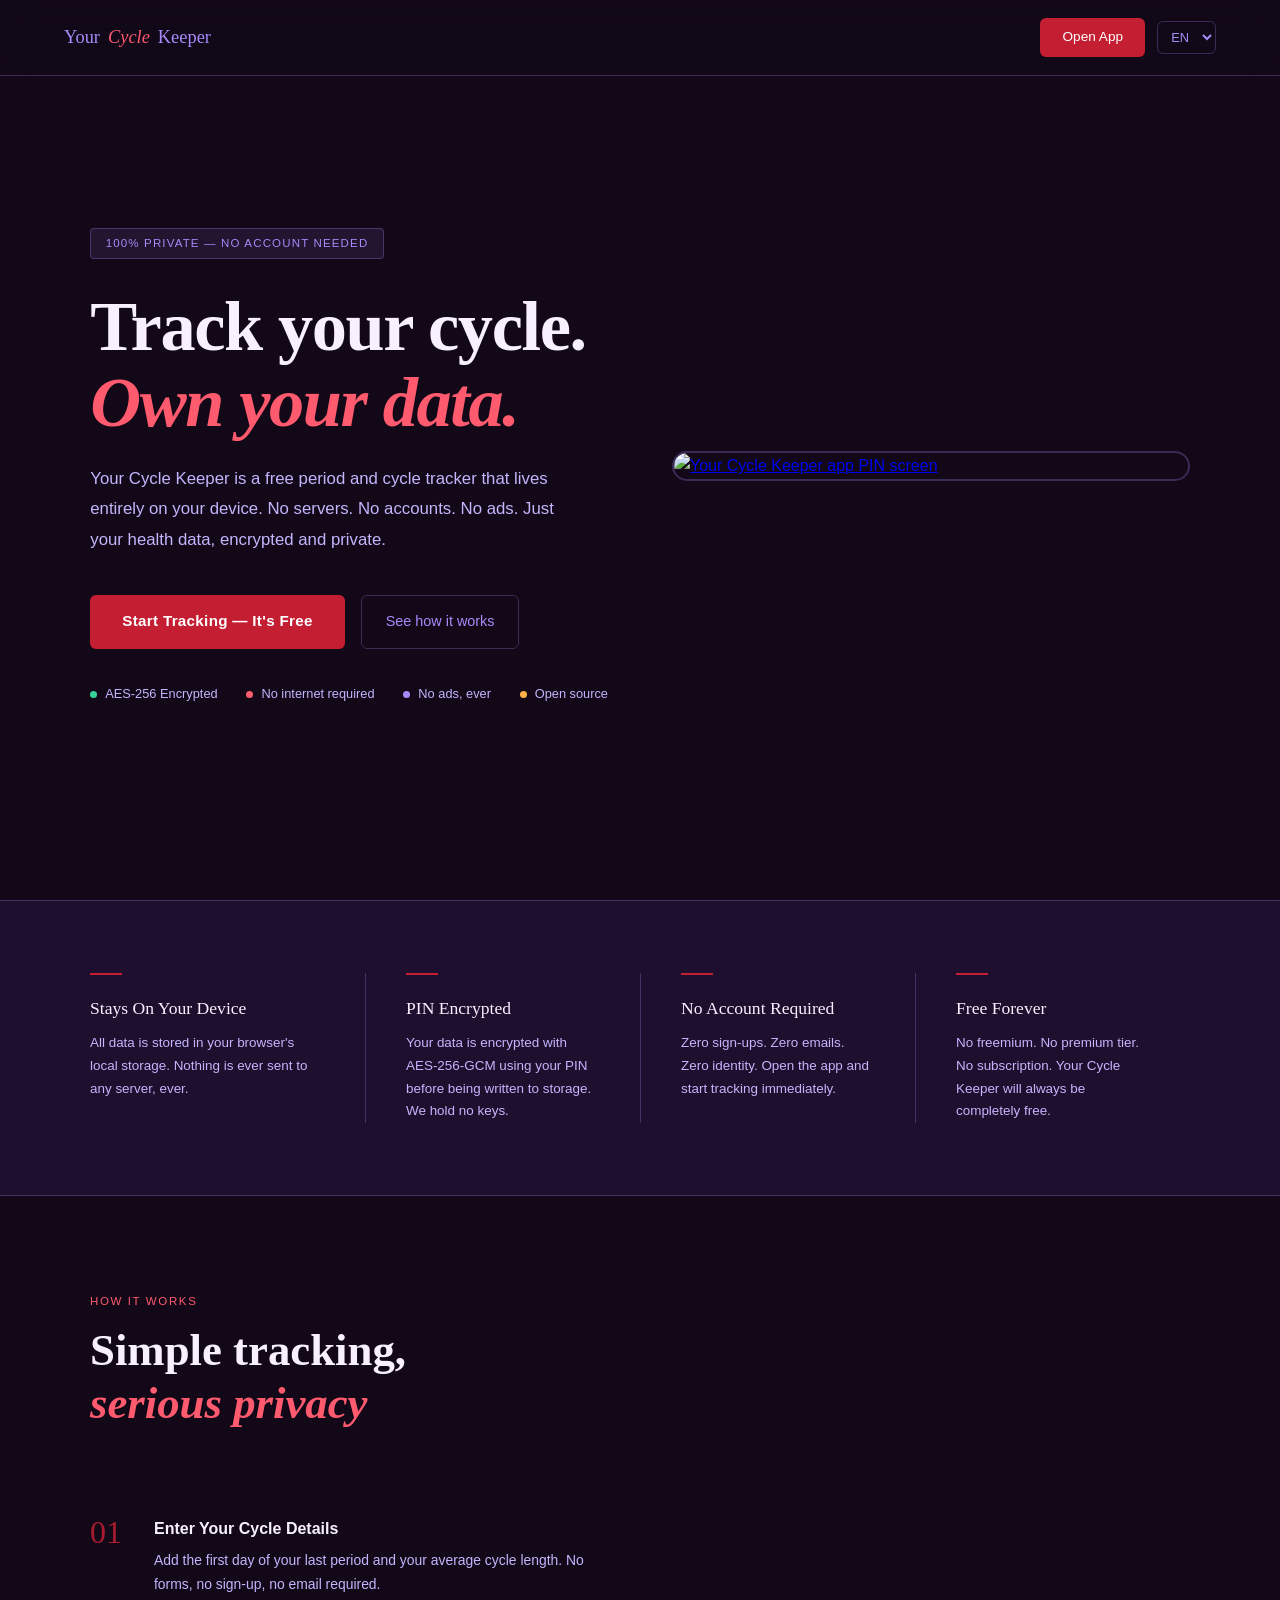
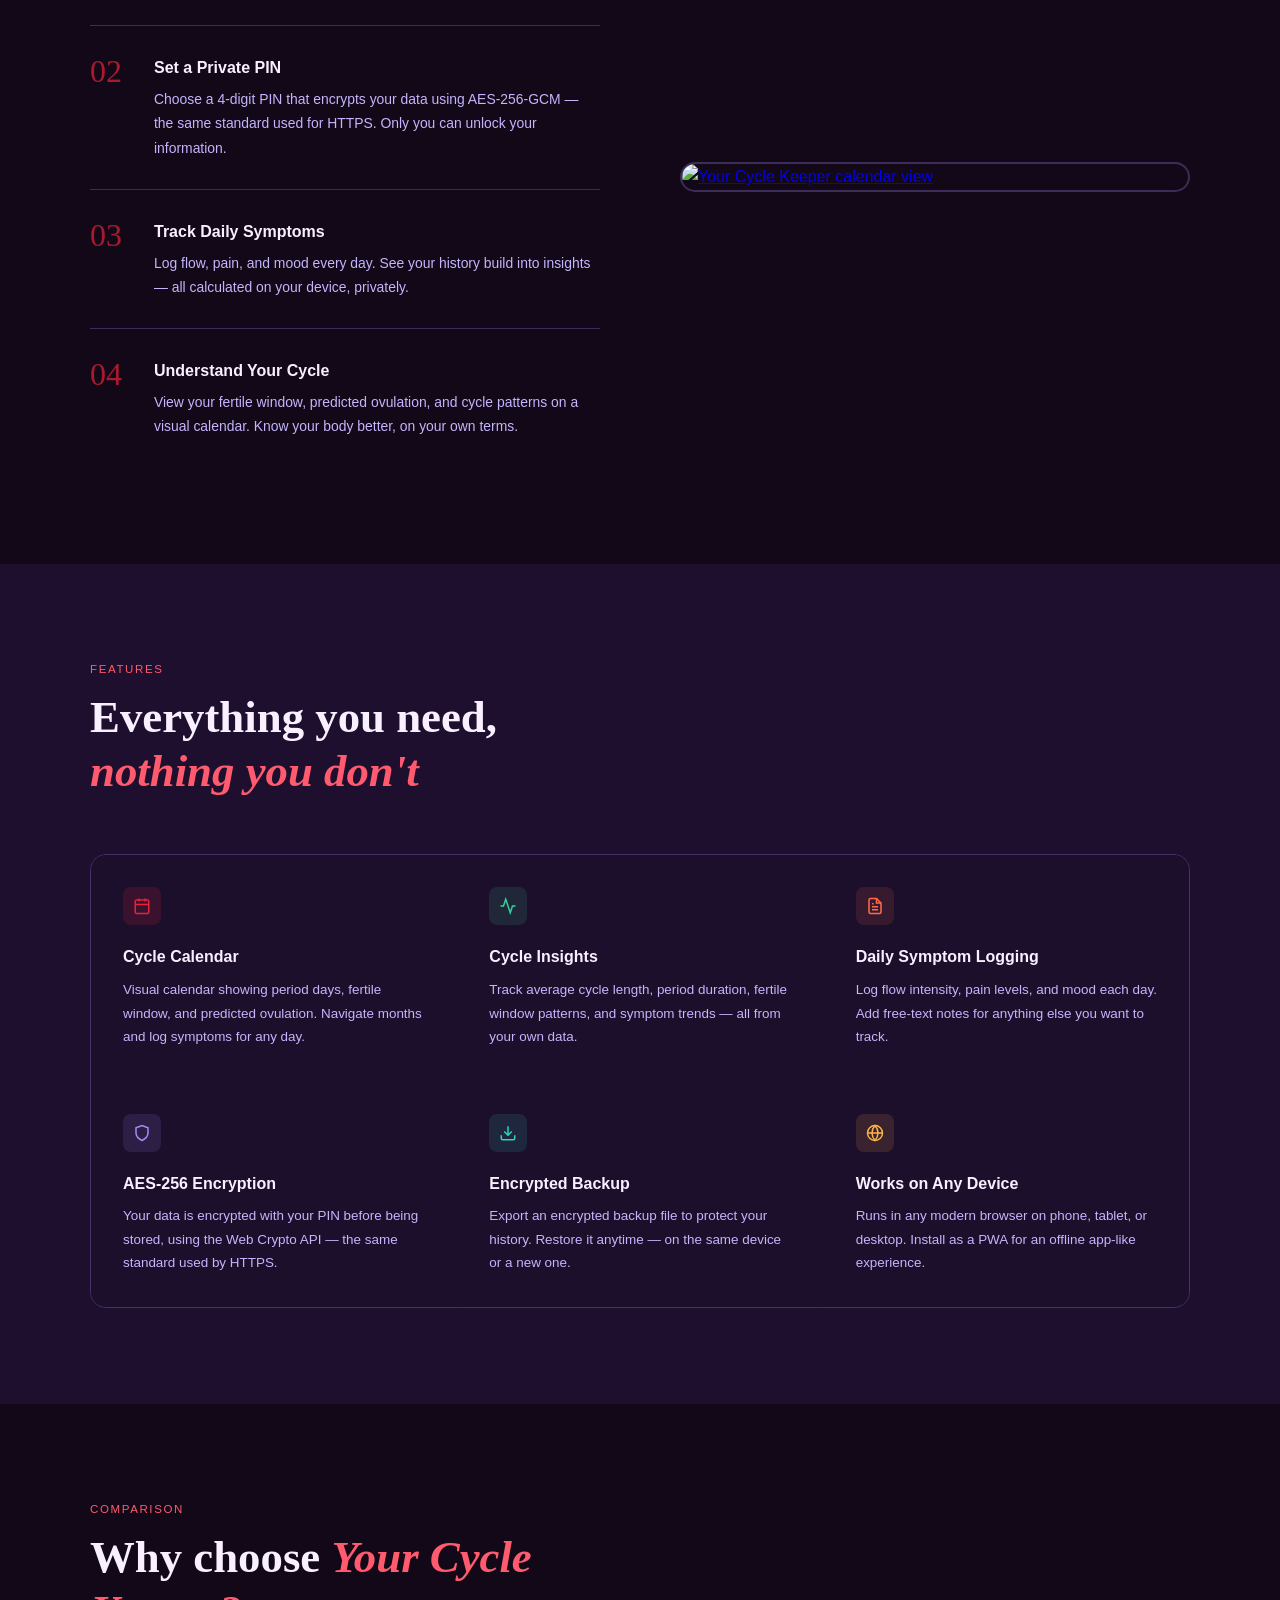
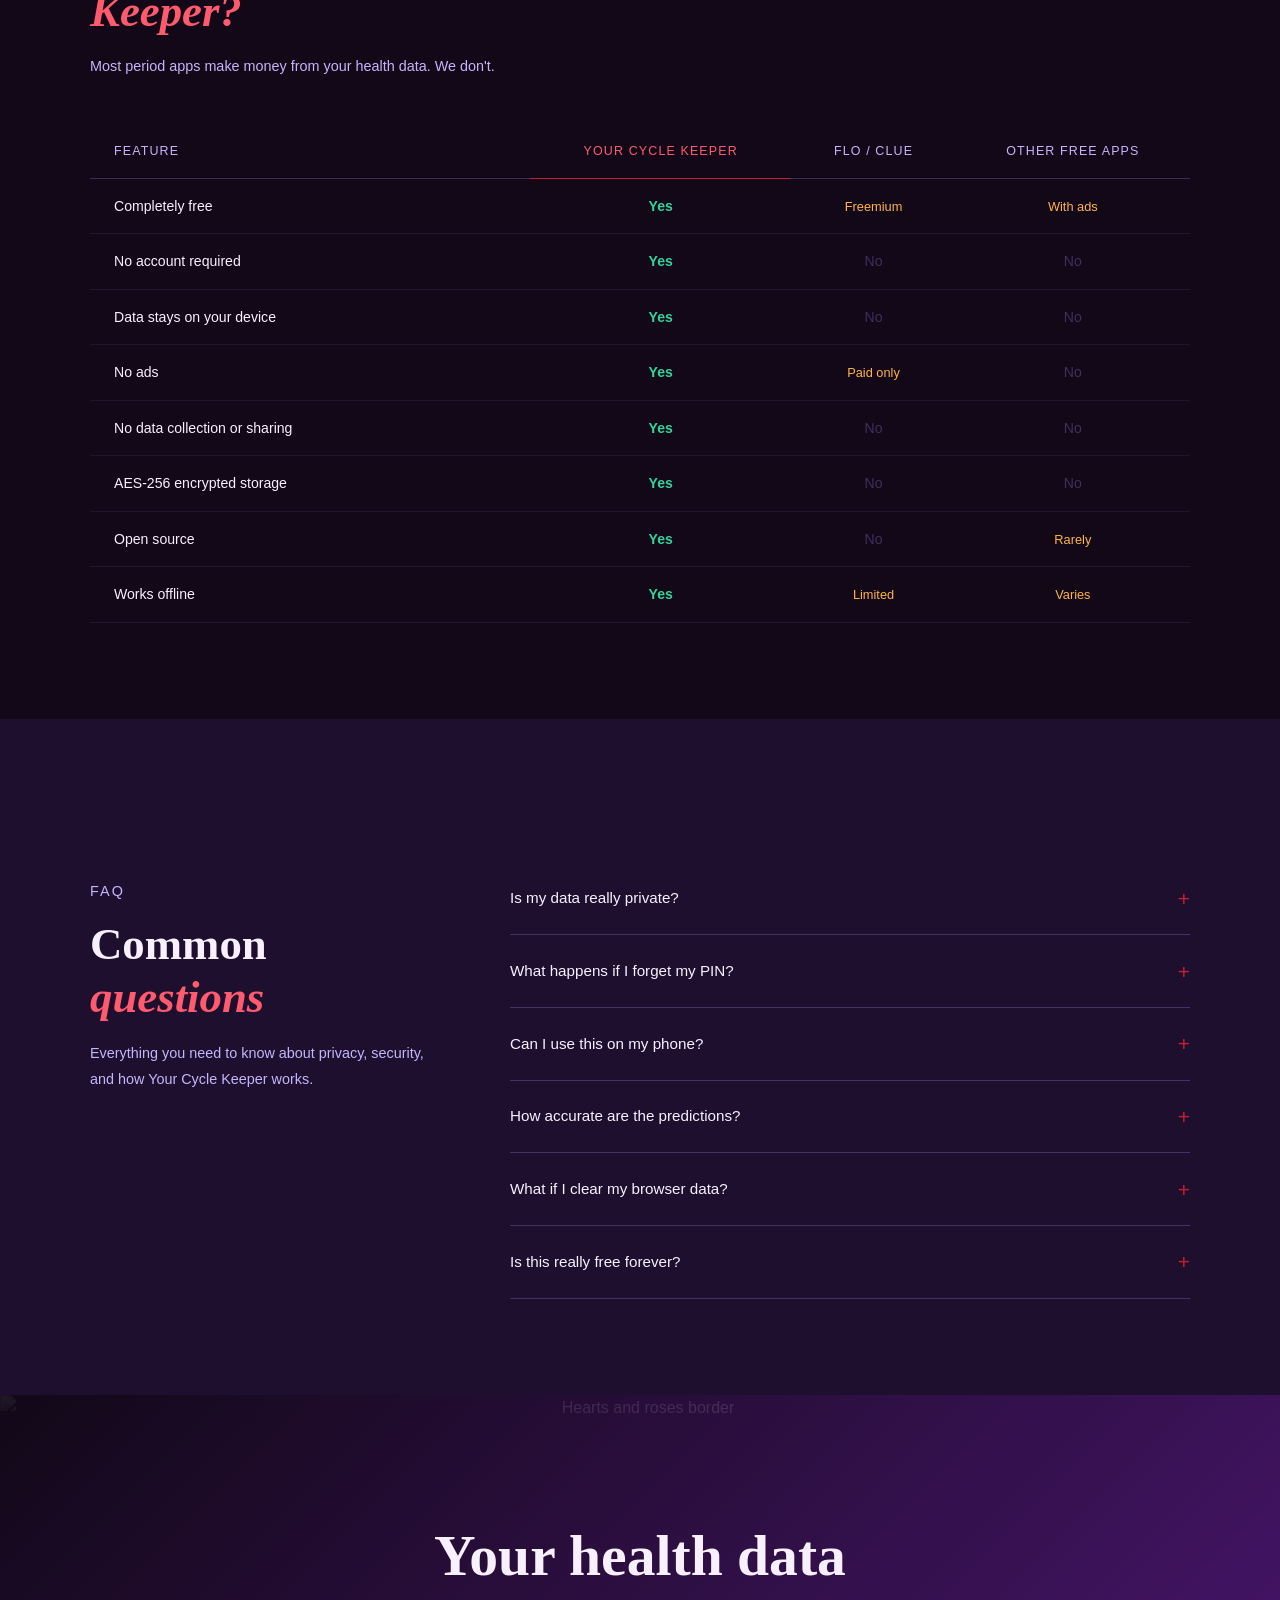
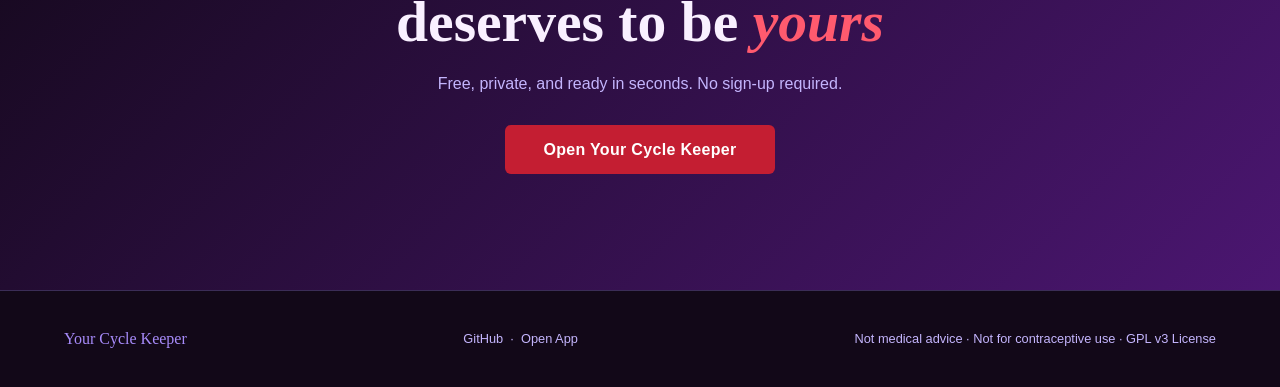
==== commit def1f96f: "refactor: update language support and localization keys in HTML and JS files" ====
--- a/index.html
+++ b/index.html
@@ -1,650 +1,1919 @@
 <!DOCTYPE html>
 <html lang="en">
-<head>
-  <meta charset="UTF-8" />
-  <meta name="viewport" content="width=device-width, initial-scale=1.0" />
-  <title>Your Cycle Keeper — Free Private Period & Cycle Tracker</title>
-  <meta name="description" content="Track your period and cycle privately. No account, no ads, no data collection. AES-256 encrypted, stored only on your device. Free forever." />
-  <meta name="keywords" content="private period tracker, cycle tracker no account, offline period app, secure menstrual tracker, free period tracker, no data collection period app" />
-  <meta property="og:title" content="Your Cycle Keeper — Free & Private Period Tracker" />
-  <meta property="og:description" content="No accounts. No ads. No data collection. Your cycle data stays on your device, always." />
-  <meta property="og:url" content="https://yourcyclekeeper.web.app/" />
-  <meta name="twitter:card" content="summary_large_image" />
-  <link rel="canonical" href="/period-tracker/" />
-
-  <!-- Favicons -->
-  <link rel="icon" type="image/png" sizes="16x16" href="icons/favicon-16x16.png" />
-  <link rel="icon" type="image/png" sizes="32x32" href="icons/favicon-32x32.png" />
-  <link rel="icon" type="image/png" sizes="48x48" href="icons/favicon-48x48.png" />
-  <link rel="icon" type="image/png" sizes="96x96" href="icons/favicon-96x96.png" />
-  <link rel="apple-touch-icon" sizes="180x180" href="icons/favicon-180x180.png" />
-  <meta name="theme-color" content="#120818" />
-
-  <!-- Open Graph -->
-  <meta property="og:type" content="website" />
-  <meta property="og:site_name" content="Your Cycle Keeper" />
-  <meta property="og:image" content="https://yourcyclekeeper.web.app/icons/favicon-512x512.png" />
-
-  <link rel="preconnect" href="https://fonts.googleapis.com" />
-  <link rel="preconnect" href="https://fonts.gstatic.com" crossorigin />
-  <link href="https://fonts.googleapis.com/css2?family=Playfair+Display:ital,wght@0,400;0,700;1,400&family=Outfit:wght@300;400;500;600&display=swap" rel="stylesheet" />
-
-  <style>
-    *, *::before, *::after { box-sizing: border-box; margin: 0; padding: 0; }
-
-    :root {
-      --rose: #e6233b;
-      --rose-light: #ff5a6e;
-      --rose-pale: #ffe8ee;
-      --coral: #ff6b4a;
-      --amber: #ffb347;
-      --lavender: #a78bfa;
-      --deep-purple: #5b1a8a;
-      --teal: #2dd4bf;
-      --fertile-green: #34d399;
-      --ovulation: #f59e0b;
-      --bg: #120818;
-      --bg2: #1e0f2e;
-      --bg3: #2a1538;
-      --card: #1c0f2b;
-      --text: #f9f0ff;
-      --text-muted: #c4b5fd;
-      --border: rgba(167, 139, 250, 0.28);
-    }
-
-    html { scroll-behavior: smooth; }
-
-    body {
-      font-family: 'Outfit', sans-serif;
-      background: var(--bg);
-      color: var(--text);
-      overflow-x: hidden;
-      line-height: 1.6;
-    }
-
-    /* NAV */
-    nav {
-      position: fixed; top: 0; left: 0; right: 0; z-index: 100;
-      display: flex; align-items: center; justify-content: space-between;
-      padding: 1.1rem 5vw;
-      background: rgba(18, 8, 24, 0.75);
-      backdrop-filter: blur(16px);
-      border-bottom: 1px solid var(--border);
-    }
-    .nav-logo-img {
-      width: 28px; height: 28px;
-      object-fit: contain;
-      flex-shrink: 0;
-    }
-    .nav-logo {
-      display: flex; align-items: center; gap: 0.5rem;
-      font-family: 'Playfair Display', serif;
-      font-size: 1.15rem;
-      color: var(--lavender);
-      text-decoration: none;
-    }
-    .nav-logo span { color: var(--rose-light); font-style: italic; }
-    .nav-actions { display: flex; align-items: center; gap: 0.75rem; }
-    .nav-support {
-      color: var(--lavender);
-      text-decoration: none;
-      padding: 0.55rem 1rem;
-      border-radius: 6px;
-      font-size: 0.85rem;
-      font-weight: 500;
-      border: 1px solid var(--border);
-      transition: background 0.2s, border-color 0.2s;
-    }
-    .nav-support:hover { background: rgba(167,139,250,0.1); border-color: var(--lavender); }
-    .nav-cta {
-      background: var(--rose);
-      color: white;
-      text-decoration: none;
-      padding: 0.55rem 1.4rem;
-      border-radius: 6px;
-      font-size: 0.85rem;
-      font-weight: 500;
-      transition: background 0.2s;
-    }
-    .nav-cta:hover { background: var(--rose-light); }
-
-    /* HERO */
-    .hero {
-      min-height: 100vh;
-      display: flex;
-      align-items: center;
-      padding: 7rem 5vw 5rem;
-      position: relative; overflow: hidden;
-    }
-    .hero-left { position: relative; z-index: 1; }
-    .hero-badge {
-      display: inline-block;
-      background: rgba(167,139,250,0.1);
-      border: 1px solid var(--border);
-      color: var(--lavender);
-      font-size: 0.72rem; font-weight: 500;
-      padding: 0.35rem 0.9rem; border-radius: 4px;
-      margin-bottom: 1.8rem;
-      letter-spacing: 0.1em; text-transform: uppercase;
-      animation: fadeUp 0.7s ease both;
-    }
-    .hero h1 {
-      font-family: 'Playfair Display', serif;
-      font-size: clamp(2.8rem, 5.5vw, 5rem);
-      font-weight: 700; line-height: 1.08;
-      color: var(--text); letter-spacing: -0.02em;
-      animation: fadeUp 0.7s ease 0.1s both;
-    }
-    .hero h1 em { font-style: italic; color: var(--rose-light); }
-    .hero-sub {
-      margin-top: 1.5rem;
-      font-size: 1.05rem; color: var(--text-muted);
-      font-weight: 300; max-width: 480px; line-height: 1.8;
-      animation: fadeUp 0.7s ease 0.2s both;
-    }
-    .hero-actions {
-      margin-top: 2.5rem;
-      display: flex; gap: 1rem; flex-wrap: wrap;
-      animation: fadeUp 0.7s ease 0.3s both;
-    }
-    .btn-primary {
-      background: var(--rose); color: white;
-      text-decoration: none; padding: 0.9rem 2rem;
-      border-radius: 6px; font-size: 0.95rem; font-weight: 600;
-      transition: all 0.2s; letter-spacing: 0.02em;
-    }
-    .btn-primary:hover { background: var(--rose-light); }
-    .btn-ghost {
-      color: var(--lavender); text-decoration: none;
-      padding: 0.9rem 1.5rem; border-radius: 6px;
-      font-size: 0.9rem; font-weight: 400;
-      border: 1px solid var(--border); transition: all 0.2s;
-    }
-    .btn-ghost:hover { border-color: var(--lavender); background: rgba(167,139,250,0.08); }
-    .hero-trust {
-      margin-top: 2.2rem;
-      display: flex; gap: 1.8rem; flex-wrap: wrap;
-      animation: fadeUp 0.7s ease 0.4s both;
-    }
-    .hero-trust-item {
-      display: flex; align-items: center; gap: 0.5rem;
-      font-size: 0.8rem; color: var(--text-muted); font-weight: 300;
-    }
-    .trust-dot {
-      width: 7px; height: 7px; border-radius: 50%;
-      background: var(--fertile-green); flex-shrink: 0;
-    }
-    .trust-dot.red { background: var(--rose-light); }
-    .trust-dot.purple { background: var(--lavender); }
-    .trust-dot.amber { background: var(--amber); }
-
-    .hero-right { position: relative; z-index: 1; animation: fadeUp 0.9s ease 0.2s both; }
-    .hero-img-frame {
-      display: block;
-      border-radius: 24px; overflow: hidden;
-      max-height: 720px; position: relative;
-      border: 2px solid var(--border);
-      transition: transform 0.3s ease;
-    }
-    .hero-img-frame:hover { transform: translateY(-4px); }
-    .hero-img-frame img { width: 100%; height: auto; object-fit: contain; display: block; }
-    
-    @keyframes fadeUp {
-      from { opacity: 0; transform: translateY(24px); }
-      to { opacity: 1; transform: translateY(0); }
-    }
-
-    /* SHARED */
-    section { padding: 6rem 5vw; }
-    .section-label {
-      font-size: 0.72rem; letter-spacing: 0.14em;
-      text-transform: uppercase; color: var(--rose-light);
-      font-weight: 500; margin-bottom: 0.8rem;
-    }
-    .section-title {
-      font-family: 'Playfair Display', serif;
-      font-size: clamp(2rem, 3.5vw, 2.8rem);
-      font-weight: 700; color: var(--text);
-      line-height: 1.2; max-width: 600px;
-    }
-    .section-title em { font-style: italic; color: var(--rose-light); }
-    .inner { max-width: 1100px; margin: 0 auto; }
-    .hero-inner {
-      display: grid; grid-template-columns: 1fr 1fr;
-      align-items: center; gap: 4rem;
-    }
-
-    /* PILLARS */
-    .pillars {
-      background: var(--bg2);
-      border-top: 1px solid var(--border);
-      border-bottom: 1px solid var(--border);
-      padding: 4.5rem 5vw;
-    }
-    .pillars-grid {
-      max-width: 1100px; margin: 0 auto;
-      display: grid; grid-template-columns: repeat(4, 1fr);
-    }
-    .pillar { padding: 0 2.5rem; border-left: 1px solid var(--border); }
-    .pillar:first-child { padding-left: 0; border-left: none; }
-    .pillar-line { width: 32px; height: 2px; background: var(--rose); margin-bottom: 1.2rem; }
-    .pillar h3 {
-      font-family: 'Playfair Display', serif;
-      font-size: 1.1rem; font-weight: 400;
-      color: var(--text); margin-bottom: 0.6rem;
-    }
-    .pillar p { font-size: 0.84rem; color: var(--text-muted); line-height: 1.7; font-weight: 300; }
-
-    /* HOW IT WORKS */
-    .how-section { background: var(--bg); }
-    .how-layout {
-      display: grid; grid-template-columns: 1fr 1fr;
-      gap: 5rem; align-items: center; margin-top: 3.5rem;
-    }
-    .how-step {
-      display: flex; gap: 1.5rem;
-      padding: 1.8rem 0; border-bottom: 1px solid var(--border);
-    }
-    .how-step:last-child { border-bottom: none; }
-    .step-num {
-      font-family: 'Playfair Display', serif;
-      font-size: 2rem; font-weight: 400;
-      color: var(--rose); line-height: 1;
-      flex-shrink: 0; width: 2.5rem; opacity: 0.5;
-      transition: opacity 0.2s;
-    }
-    .how-step:hover .step-num { opacity: 1; }
-    .step-content h3 { font-size: 1rem; font-weight: 600; color: var(--text); margin-bottom: 0.4rem; }
-    .step-content p { font-size: 0.87rem; color: var(--text-muted); line-height: 1.75; font-weight: 300; }
-    .how-image { display: block; border-radius: 24px; overflow: hidden; position: relative; border: 2px solid var(--border); transition: transform 0.3s ease; }
-    .how-image.visible:hover { transform: translateY(-4px); }
-    .how-image img { width: 100%; height: auto; object-fit: contain; display: block; }
-
-    /* FEATURES */
-    .features-section { background: var(--bg2); }
-    .features-grid {
-      display: grid; grid-template-columns: repeat(3, 1fr);
-      gap: 1px; margin-top: 3.5rem;
-      border: 1px solid var(--border); border-radius: 16px; overflow: hidden;
-    }
-    .feat-card { background: var(--card); padding: 2rem; transition: background 0.2s; }
-    .feat-card:hover { background: var(--bg3); }
-    .feat-accent {
-      width: 38px; height: 38px; border-radius: 8px;
-      margin-bottom: 1.2rem;
-      display: flex; align-items: center; justify-content: center;
-    }
-    .feat-accent svg { width: 18px; height: 18px; }
-    .feat-card h3 { font-size: 1rem; font-weight: 600; color: var(--text); margin-bottom: 0.5rem; }
-    .feat-card p { font-size: 0.84rem; color: var(--text-muted); line-height: 1.75; font-weight: 300; }
-
-    /* COMPARISON */
-    .comparison-section { background: var(--bg); }
-    .comparison-table { width: 100%; margin-top: 3rem; border-collapse: collapse; }
-    .comparison-table thead th {
-      padding: 1rem 1.5rem; text-align: left;
-      font-size: 0.78rem; font-weight: 500;
-      letter-spacing: 0.09em; text-transform: uppercase;
-      color: var(--text-muted); border-bottom: 1px solid var(--border);
-    }
-    .comparison-table thead th:not(:first-child) { text-align: center; }
-    .comparison-table thead th.col-us { color: var(--rose-light); border-bottom-color: var(--rose); }
-    .comparison-table tbody tr {
-      border-bottom: 1px solid rgba(167,139,250,0.1);
-      transition: background 0.15s;
-    }
-    .comparison-table tbody tr:hover { background: rgba(167,139,250,0.04); }
-    .comparison-table td { padding: 1rem 1.5rem; font-size: 0.88rem; color: var(--text-muted); vertical-align: middle; }
-    .comparison-table td:first-child { color: var(--text); font-weight: 400; }
-    .comparison-table td:not(:first-child) { text-align: center; }
-    .comparison-table td.col-us { color: var(--text); }
-    .check { color: var(--fertile-green); font-size: 0.88rem; font-weight: 600; }
-    .cross { color: rgba(167,139,250,0.3); font-size: 0.88rem; }
-    .partial { color: var(--amber); font-size: 0.8rem; font-weight: 500; }
-
-    /* FAQ */
-    .faq-section { background: var(--bg2); }
-    .faq-layout {
-      display: grid; grid-template-columns: 1fr 2fr;
-      gap: 5rem; align-items: start; margin-top: 3rem;
-    }
-    .faq-left p { margin-top: 1rem; font-size: 0.9rem; color: var(--text-muted); line-height: 1.8; font-weight: 300; }
-    details { border-bottom: 1px solid var(--border); }
-    summary {
-      padding: 1.2rem 0; font-size: 0.95rem; font-weight: 500;
-      color: var(--text); cursor: pointer; list-style: none;
-      display: flex; justify-content: space-between; align-items: center;
-      gap: 1rem; transition: color 0.2s;
-    }
-    summary:hover { color: var(--rose-light); }
-    summary::after { content: '+'; font-size: 1.3rem; font-weight: 300; color: var(--rose); flex-shrink: 0; transition: transform 0.2s; }
-    details[open] summary::after { transform: rotate(45deg); }
-    details p { padding-bottom: 1.2rem; font-size: 0.88rem; color: var(--text-muted); line-height: 1.8; font-weight: 300; }
-
-    /* CTA */
-    .cta-section { position: relative; overflow: hidden; text-align: center; padding: 8rem 5vw; }
-    .cta-section img.cta-bg {
-      position: absolute; inset: 0; width: 100%; height: 100%;
-      object-fit: cover; object-position: center; z-index: 0;
-    }
-    .cta-overlay {
-      position: absolute; inset: 0; z-index: 1;
-      background: linear-gradient(135deg, rgba(18,8,24,0.94) 0%, rgba(91,26,138,0.78) 100%);
-    }
-    .cta-inner { position: relative; z-index: 2; }
-    .cta-section h2 {
-      font-family: 'Playfair Display', serif;
-      font-size: clamp(2.2rem, 4.5vw, 3.8rem);
-      font-weight: 700; color: var(--text); line-height: 1.15;
-      max-width: 600px; margin: 0 auto 1rem;
-    }
-    .cta-section h2 em { font-style: italic; color: var(--rose-light); }
-    .cta-section p { color: var(--text-muted); font-size: 1rem; margin-bottom: 2.5rem; font-weight: 300; }
-
-    /* FOOTER */
-    footer {
-      background: var(--bg); border-top: 1px solid var(--border);
-      color: var(--text-muted); padding: 2.2rem 5vw;
-      display: flex; justify-content: space-between; align-items: center;
-      font-size: 0.8rem; flex-wrap: wrap; gap: 1rem;
-    }
-    footer a { color: var(--text-muted); text-decoration: none; transition: color 0.2s; }
-    footer a:hover { color: var(--lavender); }
-    .footer-logo { font-family: 'Playfair Display', serif; font-size: 1rem; color: var(--lavender); }
-
-    /* SCROLL REVEAL */
-    .reveal { opacity: 0; transform: translateY(20px); transition: opacity 0.65s ease, transform 0.65s ease; }
-    .reveal.visible { opacity: 1; transform: translateY(0); }
-
-    /* RESPONSIVE */
-    @media (max-width: 900px) {
-      .hero-inner { grid-template-columns: 1fr; }
-      .hero-right { display: none; }
-      .how-layout { grid-template-columns: 1fr; }
-      .how-image { display: none; }
-      .features-grid { grid-template-columns: 1fr 1fr; }
-      .pillars-grid { grid-template-columns: 1fr 1fr; }
-      .pillar, .pillar:first-child { padding: 1.5rem; border-left: none; border-top: 1px solid var(--border); }
-      .pillar:nth-child(-n+2) { border-top: none; }
-      .faq-layout { grid-template-columns: 1fr; gap: 2rem; }
-      .comparison-table thead th:last-child,
-      .comparison-table td:last-child { display: none; }
-    }
-    @media (max-width: 600px) {
-      .nav-logo { font-size: 1rem; }
-      .nav-actions { gap: 0.5rem; }
-      .nav-support { padding: 0.45rem 0.7rem; font-size: 0.75rem; }
-      .nav-cta { padding: 0.45rem 0.9rem; font-size: 0.75rem; }
-      .features-grid { grid-template-columns: 1fr; }
-      .pillars-grid { grid-template-columns: 1fr; }
-      .pillar, .pillar:first-child { padding: 1.5rem; }
-      footer { flex-direction: column; text-align: center; align-items: center; }
-    }
-  </style>
-</head>
-<body>
-
-  <nav>
-    <a href="#" class="nav-logo">Your <span>Cycle</span> Keeper</a>
-    <div class="nav-actions">
-      <a href="https://paypal.me/pythonime" target="_blank" rel="noopener" class="nav-support">Support</a>
-      <a href="/period-tracker/" target="_blank" class="nav-cta">Open App</a>
-    </div>
-  </nav>
-
-  <!-- HERO -->
-  <section class="hero">
-    <div class="inner hero-inner">
-      <div class="hero-left">
-        <div class="hero-badge">100% Private — No Account Needed</div>
-      <h1>Track your cycle.<br><em>Own your data.</em></h1>
-      <p class="hero-sub">
-        Your Cycle Keeper is a free period and cycle tracker that lives entirely on your device.
-        No servers. No accounts. No ads. Just your health data, encrypted and private.
-      </p>
-      <div class="hero-actions">
-        <a href="/period-tracker/" target="_blank" class="btn-primary">Start Tracking — It's Free</a>
-        <a href="#how-it-works" class="btn-ghost">See how it works</a>
+  <head>
+    <meta charset="UTF-8" />
+    <meta name="viewport" content="width=device-width, initial-scale=1.0" />
+    <title>Your Cycle Keeper — Free Private Period & Cycle Tracker</title>
+    <meta
+      name="description"
+      content="Track your period and cycle privately. No account, no ads, no data collection. AES-256 encrypted, stored only on your device. Free forever."
+    />
+    <meta
+      name="keywords"
+      content="private period tracker, cycle tracker no account, offline period app, secure menstrual tracker, free period tracker, no data collection period app"
+    />
+    <meta
+      property="og:title"
+      content="Your Cycle Keeper — Free & Private Period Tracker"
+    />
+    <meta
+      property="og:description"
+      content="No accounts. No ads. No data collection. Your cycle data stays on your device, always."
+    />
+    <meta property="og:url" content="https://yourcyclekeeper.web.app/" />
+    <meta name="twitter:card" content="summary_large_image" />
+    <link rel="canonical" href="https://yourcyclekeeper.web.app/" />
+
+    <!-- Favicons -->
+    <link
+      rel="icon"
+      type="image/png"
+      sizes="16x16"
+      href="icons/favicon-16x16.png"
+    />
+    <link
+      rel="icon"
+      type="image/png"
+      sizes="32x32"
+      href="icons/favicon-32x32.png"
+    />
+    <link
+      rel="icon"
+      type="image/png"
+      sizes="48x48"
+      href="icons/favicon-48x48.png"
+    />
+    <link
+      rel="icon"
+      type="image/png"
+      sizes="96x96"
+      href="icons/favicon-96x96.png"
+    />
+    <link
+      rel="apple-touch-icon"
+      sizes="180x180"
+      href="icons/favicon-180x180.png"
+    />
+    <meta name="theme-color" content="#120818" />
+
+    <!-- Open Graph -->
+    <meta property="og:type" content="website" />
+    <meta property="og:site_name" content="Your Cycle Keeper" />
+    <meta
+      property="og:image"
+      content="https://yourcyclekeeper.web.app/icons/favicon-512x512.png"
+    />
+
+    <style>
+      @font-face {
+        font-family: "Outfit";
+        src: url("/fonts/Outfit/Outfit-VariableFont_wght.ttf")
+          format("truetype");
+        font-weight: 100 900;
+        font-style: normal;
+        font-display: swap;
+      }
+      @font-face {
+        font-family: "Playfair Display";
+        src: url("/fonts/Playfair_Display/PlayfairDisplay-VariableFont_wght.ttf")
+          format("truetype");
+        font-weight: 400 900;
+        font-style: normal;
+        font-display: swap;
+      }
+      @font-face {
+        font-family: "Playfair Display";
+        src: url("/fonts/Playfair_Display/PlayfairDisplay-Italic-VariableFont_wght.ttf")
+          format("truetype");
+        font-weight: 400 900;
+        font-style: italic;
+        font-display: swap;
+      }
+    </style>
+
+    <style>
+      *,
+      *::before,
+      *::after {
+        box-sizing: border-box;
+        margin: 0;
+        padding: 0;
+      }
+
+      :root {
+        --rose: #c41e32;
+        --rose-light: #ff5a6e;
+        --rose-pale: #ffe8ee;
+        --coral: #ff6b4a;
+        --amber: #ffb347;
+        --lavender: #a78bfa;
+        --deep-purple: #5b1a8a;
+        --teal: #2dd4bf;
+        --fertile-green: #34d399;
+        --ovulation: #f59e0b;
+        --bg: #120818;
+        --bg2: #1e0f2e;
+        --bg3: #2a1538;
+        --card: #1c0f2b;
+        --text: #f9f0ff;
+        --text-muted: #c4b5fd;
+        --border: rgba(167, 139, 250, 0.28);
+      }
+
+      html {
+        scroll-behavior: smooth;
+      }
+
+      body {
+        font-family: "Outfit", sans-serif;
+        background: var(--bg);
+        color: var(--text);
+        overflow-x: hidden;
+        line-height: 1.6;
+      }
+
+      /* NAV */
+      nav {
+        position: fixed;
+        top: 0;
+        left: 0;
+        right: 0;
+        z-index: 100;
+        display: flex;
+        align-items: center;
+        justify-content: space-between;
+        padding: 1.1rem 5vw;
+        background: rgba(18, 8, 24, 0.75);
+        backdrop-filter: blur(16px);
+        border-bottom: 1px solid var(--border);
+      }
+      .nav-logo-img {
+        width: 28px;
+        height: 28px;
+        object-fit: contain;
+        flex-shrink: 0;
+      }
+      .nav-logo {
+        display: flex;
+        align-items: center;
+        gap: 0.5rem;
+        font-family: "Playfair Display", serif;
+        font-size: 1.15rem;
+        color: var(--lavender);
+        text-decoration: none;
+      }
+      .nav-logo span {
+        color: var(--rose-light);
+        font-style: italic;
+      }
+      .nav-actions {
+        display: flex;
+        align-items: center;
+        gap: 0.75rem;
+      }
+      .nav-support {
+        color: var(--lavender);
+        text-decoration: none;
+        padding: 0.55rem 1rem;
+        border-radius: 6px;
+        font-size: 0.85rem;
+        font-weight: 500;
+        border: 1px solid var(--border);
+        transition: background 0.2s, border-color 0.2s;
+      }
+      .nav-support:hover {
+        background: rgba(167, 139, 250, 0.1);
+        border-color: var(--lavender);
+      }
+      .nav-cta {
+        background: var(--rose);
+        color: white;
+        text-decoration: none;
+        padding: 0.55rem 1.4rem;
+        border-radius: 6px;
+        font-size: 0.85rem;
+        font-weight: 500;
+        transition: background 0.2s;
+      }
+      .nav-cta:hover {
+        background: var(--rose-light);
+      }
+      .nav-lang {
+        background: transparent;
+        color: var(--lavender);
+        border: 1px solid var(--border);
+        border-radius: 6px;
+        padding: 0.45rem 0.55rem;
+        font-size: 0.8rem;
+        font-family: "Outfit", sans-serif;
+        cursor: pointer;
+        outline: none;
+        appearance: auto;
+      }
+      .nav-lang:hover {
+        border-color: var(--lavender);
+      }
+      .nav-lang option {
+        background: #1e0f2e;
+        color: var(--text);
+      }
+
+      /* HERO */
+      .hero {
+        min-height: 100vh;
+        display: flex;
+        align-items: center;
+        padding: 7rem 5vw 5rem;
+        position: relative;
+        overflow: hidden;
+      }
+      .hero-left {
+        position: relative;
+        z-index: 1;
+      }
+      .hero-badge {
+        display: inline-block;
+        background: rgba(167, 139, 250, 0.1);
+        border: 1px solid var(--border);
+        color: var(--lavender);
+        font-size: 0.72rem;
+        font-weight: 500;
+        padding: 0.35rem 0.9rem;
+        border-radius: 4px;
+        margin-bottom: 1.8rem;
+        letter-spacing: 0.1em;
+        text-transform: uppercase;
+        animation: fadeUp 0.7s ease both;
+      }
+      .hero h1 {
+        font-family: "Playfair Display", serif;
+        font-size: clamp(2.8rem, 5.5vw, 5rem);
+        font-weight: 700;
+        line-height: 1.08;
+        color: var(--text);
+        letter-spacing: -0.02em;
+        animation: fadeUp 0.7s ease 0.1s both;
+      }
+      .hero h1 em {
+        font-style: italic;
+        color: var(--rose-light);
+      }
+      .hero-sub {
+        margin-top: 1.5rem;
+        font-size: 1.05rem;
+        color: var(--text-muted);
+        font-weight: 300;
+        max-width: 480px;
+        line-height: 1.8;
+        animation: fadeUp 0.7s ease 0.2s both;
+      }
+      .hero-actions {
+        margin-top: 2.5rem;
+        display: flex;
+        gap: 1rem;
+        flex-wrap: wrap;
+        animation: fadeUp 0.7s ease 0.3s both;
+      }
+      .btn-primary {
+        background: var(--rose);
+        color: white;
+        text-decoration: none;
+        padding: 0.9rem 2rem;
+        border-radius: 6px;
+        font-size: 0.95rem;
+        font-weight: 600;
+        transition: all 0.2s;
+        letter-spacing: 0.02em;
+      }
+      .btn-primary:hover {
+        background: var(--rose-light);
+      }
+      .btn-ghost {
+        color: var(--lavender);
+        text-decoration: none;
+        padding: 0.9rem 1.5rem;
+        border-radius: 6px;
+        font-size: 0.9rem;
+        font-weight: 400;
+        border: 1px solid var(--border);
+        transition: all 0.2s;
+      }
+      .btn-ghost:hover {
+        border-color: var(--lavender);
+        background: rgba(167, 139, 250, 0.08);
+      }
+      .hero-trust {
+        margin-top: 2.2rem;
+        display: flex;
+        gap: 1.8rem;
+        flex-wrap: wrap;
+        animation: fadeUp 0.7s ease 0.4s both;
+      }
+      .hero-trust-item {
+        display: flex;
+        align-items: center;
+        gap: 0.5rem;
+        font-size: 0.8rem;
+        color: var(--text-muted);
+        font-weight: 300;
+      }
+      .trust-dot {
+        width: 7px;
+        height: 7px;
+        border-radius: 50%;
+        background: var(--fertile-green);
+        flex-shrink: 0;
+      }
+      .trust-dot.red {
+        background: var(--rose-light);
+      }
+      .trust-dot.purple {
+        background: var(--lavender);
+      }
+      .trust-dot.amber {
+        background: var(--amber);
+      }
+
+      .hero-right {
+        position: relative;
+        z-index: 1;
+        animation: fadeUp 0.9s ease 0.2s both;
+      }
+      .hero-img-frame {
+        display: block;
+        border-radius: 24px;
+        overflow: hidden;
+        max-height: 720px;
+        position: relative;
+        border: 2px solid var(--border);
+        transition: transform 0.3s ease;
+      }
+      .hero-img-frame:hover {
+        transform: translateY(-4px);
+      }
+      .hero-img-frame img {
+        width: 100%;
+        height: auto;
+        object-fit: contain;
+        display: block;
+      }
+
+      @keyframes fadeUp {
+        from {
+          opacity: 0;
+          transform: translateY(24px);
+        }
+        to {
+          opacity: 1;
+          transform: translateY(0);
+        }
+      }
+
+      /* SHARED */
+      section {
+        padding: 6rem 5vw;
+      }
+      .section-label {
+        font-size: 0.72rem;
+        letter-spacing: 0.14em;
+        text-transform: uppercase;
+        color: var(--rose-light);
+        font-weight: 500;
+        margin-bottom: 0.8rem;
+      }
+      .section-title {
+        font-family: "Playfair Display", serif;
+        font-size: clamp(2rem, 3.5vw, 2.8rem);
+        font-weight: 700;
+        color: var(--text);
+        line-height: 1.2;
+        max-width: 600px;
+      }
+      .section-title em {
+        font-style: italic;
+        color: var(--rose-light);
+      }
+      .inner {
+        max-width: 1100px;
+        margin: 0 auto;
+      }
+      .hero-inner {
+        display: grid;
+        grid-template-columns: 1fr 1fr;
+        align-items: center;
+        gap: 4rem;
+      }
+
+      /* PILLARS */
+      .pillars {
+        background: var(--bg2);
+        border-top: 1px solid var(--border);
+        border-bottom: 1px solid var(--border);
+        padding: 4.5rem 5vw;
+      }
+      .pillars-grid {
+        max-width: 1100px;
+        margin: 0 auto;
+        display: grid;
+        grid-template-columns: repeat(4, 1fr);
+      }
+      .pillar {
+        padding: 0 2.5rem;
+        border-left: 1px solid var(--border);
+      }
+      .pillar:first-child {
+        padding-left: 0;
+        border-left: none;
+      }
+      .pillar-line {
+        width: 32px;
+        height: 2px;
+        background: var(--rose);
+        margin-bottom: 1.2rem;
+      }
+      .pillar h2 {
+        font-family: "Playfair Display", serif;
+        font-size: 1.1rem;
+        font-weight: 400;
+        color: var(--text);
+        margin-bottom: 0.6rem;
+      }
+      .pillar p {
+        font-size: 0.84rem;
+        color: var(--text-muted);
+        line-height: 1.7;
+        font-weight: 300;
+      }
+
+      /* HOW IT WORKS */
+      .how-section {
+        background: var(--bg);
+      }
+      .how-layout {
+        display: grid;
+        grid-template-columns: 1fr 1fr;
+        gap: 5rem;
+        align-items: center;
+        margin-top: 3.5rem;
+      }
+      .how-step {
+        display: flex;
+        gap: 1.5rem;
+        padding: 1.8rem 0;
+        border-bottom: 1px solid var(--border);
+      }
+      .how-step:last-child {
+        border-bottom: none;
+      }
+      .step-num {
+        font-family: "Playfair Display", serif;
+        font-size: 2rem;
+        font-weight: 400;
+        color: var(--rose);
+        line-height: 1;
+        flex-shrink: 0;
+        width: 2.5rem;
+        opacity: 0.85;
+        transition: opacity 0.2s;
+      }
+      .how-step:hover .step-num {
+        opacity: 1;
+      }
+      .step-content h3 {
+        font-size: 1rem;
+        font-weight: 600;
+        color: var(--text);
+        margin-bottom: 0.4rem;
+      }
+      .step-content p {
+        font-size: 0.87rem;
+        color: var(--text-muted);
+        line-height: 1.75;
+        font-weight: 300;
+      }
+      .how-image {
+        display: block;
+        border-radius: 24px;
+        overflow: hidden;
+        position: relative;
+        border: 2px solid var(--border);
+        transition: transform 0.3s ease;
+      }
+      .how-image.visible:hover {
+        transform: translateY(-4px);
+      }
+      .how-image img {
+        width: 100%;
+        height: auto;
+        object-fit: contain;
+        display: block;
+      }
+
+      /* FEATURES */
+      .features-section {
+        background: var(--bg2);
+      }
+      .features-grid {
+        display: grid;
+        grid-template-columns: repeat(3, 1fr);
+        gap: 1px;
+        margin-top: 3.5rem;
+        border: 1px solid var(--border);
+        border-radius: 16px;
+        overflow: hidden;
+      }
+      .feat-card {
+        background: var(--card);
+        padding: 2rem;
+        transition: background 0.2s;
+      }
+      .feat-card:hover {
+        background: var(--bg3);
+      }
+      .feat-accent {
+        width: 38px;
+        height: 38px;
+        border-radius: 8px;
+        margin-bottom: 1.2rem;
+        display: flex;
+        align-items: center;
+        justify-content: center;
+      }
+      .feat-accent svg {
+        width: 18px;
+        height: 18px;
+      }
+      .feat-card h3 {
+        font-size: 1rem;
+        font-weight: 600;
+        color: var(--text);
+        margin-bottom: 0.5rem;
+      }
+      .feat-card p {
+        font-size: 0.84rem;
+        color: var(--text-muted);
+        line-height: 1.75;
+        font-weight: 300;
+      }
+
+      /* COMPARISON */
+      .comparison-section {
+        background: var(--bg);
+      }
+      .comparison-table {
+        width: 100%;
+        margin-top: 3rem;
+        border-collapse: collapse;
+      }
+      .comparison-table thead th {
+        padding: 1rem 1.5rem;
+        text-align: left;
+        font-size: 0.78rem;
+        font-weight: 500;
+        letter-spacing: 0.09em;
+        text-transform: uppercase;
+        color: var(--text-muted);
+        border-bottom: 1px solid var(--border);
+      }
+      .comparison-table thead th:not(:first-child) {
+        text-align: center;
+      }
+      .comparison-table thead th.col-us {
+        color: var(--rose-light);
+        border-bottom-color: var(--rose);
+      }
+      .comparison-table tbody tr {
+        border-bottom: 1px solid rgba(167, 139, 250, 0.1);
+        transition: background 0.15s;
+      }
+      .comparison-table tbody tr:hover {
+        background: rgba(167, 139, 250, 0.04);
+      }
+      .comparison-table td {
+        padding: 1rem 1.5rem;
+        font-size: 0.88rem;
+        color: var(--text-muted);
+        vertical-align: middle;
+      }
+      .comparison-table td:first-child {
+        color: var(--text);
+        font-weight: 400;
+      }
+      .comparison-table td:not(:first-child) {
+        text-align: center;
+      }
+      .comparison-table td.col-us {
+        color: var(--text);
+      }
+      .check {
+        color: var(--fertile-green);
+        font-size: 0.88rem;
+        font-weight: 600;
+      }
+      .cross {
+        color: rgba(167, 139, 250, 0.3);
+        font-size: 0.88rem;
+      }
+      .partial {
+        color: var(--amber);
+        font-size: 0.8rem;
+        font-weight: 500;
+      }
+
+      /* FAQ */
+      .faq-section {
+        background: var(--bg2);
+      }
+      .faq-layout {
+        display: grid;
+        grid-template-columns: 1fr 2fr;
+        gap: 5rem;
+        align-items: start;
+        margin-top: 3rem;
+      }
+      .faq-left p {
+        margin-top: 1rem;
+        font-size: 0.9rem;
+        color: var(--text-muted);
+        line-height: 1.8;
+        font-weight: 300;
+      }
+      details {
+        border-bottom: 1px solid var(--border);
+      }
+      summary {
+        padding: 1.2rem 0;
+        font-size: 0.95rem;
+        font-weight: 500;
+        color: var(--text);
+        cursor: pointer;
+        list-style: none;
+        display: flex;
+        justify-content: space-between;
+        align-items: center;
+        gap: 1rem;
+        transition: color 0.2s;
+      }
+      summary:hover {
+        color: var(--rose-light);
+      }
+      summary::after {
+        content: "+";
+        font-size: 1.3rem;
+        font-weight: 300;
+        color: var(--rose);
+        flex-shrink: 0;
+        transition: transform 0.2s;
+      }
+      details[open] summary::after {
+        transform: rotate(45deg);
+      }
+      details p {
+        padding-bottom: 1.2rem;
+        font-size: 0.88rem;
+        color: var(--text-muted);
+        line-height: 1.8;
+        font-weight: 300;
+      }
+
+      /* CTA */
+      .cta-section {
+        position: relative;
+        overflow: hidden;
+        text-align: center;
+        padding: 8rem 5vw;
+      }
+      .cta-section img.cta-bg {
+        position: absolute;
+        inset: 0;
+        width: 100%;
+        height: 100%;
+        object-fit: contain;
+        object-position: center;
+        z-index: 0;
+        background: var(--bg);
+      }
+      .cta-overlay {
+        position: absolute;
+        inset: 0;
+        z-index: 1;
+        background: linear-gradient(
+          135deg,
+          rgba(18, 8, 24, 0.94) 0%,
+          rgba(91, 26, 138, 0.78) 100%
+        );
+      }
+      .cta-inner {
+        position: relative;
+        z-index: 2;
+      }
+      .cta-section h2 {
+        font-family: "Playfair Display", serif;
+        font-size: clamp(2.2rem, 4.5vw, 3.8rem);
+        font-weight: 700;
+        color: var(--text);
+        line-height: 1.15;
+        max-width: 600px;
+        margin: 0 auto 1rem;
+      }
+      .cta-section h2 em {
+        font-style: italic;
+        color: var(--rose-light);
+      }
+      .cta-section p {
+        color: var(--text-muted);
+        font-size: 1rem;
+        margin-bottom: 2.5rem;
+        font-weight: 300;
+      }
+
+      /* FOOTER */
+      footer {
+        background: var(--bg);
+        border-top: 1px solid var(--border);
+        color: var(--text-muted);
+        padding: 2.2rem 5vw;
+        display: flex;
+        justify-content: space-between;
+        align-items: center;
+        font-size: 0.8rem;
+        flex-wrap: wrap;
+        gap: 1rem;
+      }
+      footer a {
+        color: var(--text-muted);
+        text-decoration: none;
+        transition: color 0.2s;
+      }
+      footer a:hover {
+        color: var(--lavender);
+      }
+      .footer-logo {
+        font-family: "Playfair Display", serif;
+        font-size: 1rem;
+        color: var(--lavender);
+      }
+
+      /* SCROLL REVEAL */
+      .reveal {
+        transition: opacity 0.65s ease, transform 0.65s ease;
+      }
+      .reveal.will-animate {
+        opacity: 0;
+        transform: translateY(20px);
+      }
+      .reveal.visible {
+        opacity: 1;
+        transform: translateY(0);
+      }
+
+      /* RESPONSIVE */
+      @media (max-width: 900px) {
+        .hero-inner {
+          grid-template-columns: 1fr;
+        }
+        .hero-right {
+          display: none;
+        }
+        .how-layout {
+          grid-template-columns: 1fr;
+        }
+        .how-image {
+          display: none;
+        }
+        .features-grid {
+          grid-template-columns: 1fr 1fr;
+        }
+        .pillars-grid {
+          grid-template-columns: 1fr 1fr;
+        }
+        .pillar,
+        .pillar:first-child {
+          padding: 1.5rem;
+          border-left: none;
+          border-top: 1px solid var(--border);
+        }
+        .pillar:nth-child(-n + 2) {
+          border-top: none;
+        }
+        .faq-layout {
+          grid-template-columns: 1fr;
+          gap: 2rem;
+        }
+        .comparison-table thead th:last-child,
+        .comparison-table td:last-child {
+          display: none;
+        }
+      }
+      @media (max-width: 600px) {
+        .nav-logo {
+          font-size: 1rem;
+        }
+        .nav-actions {
+          gap: 0.5rem;
+        }
+        .nav-support {
+          padding: 0.45rem 0.7rem;
+          font-size: 0.75rem;
+        }
+        .nav-cta {
+          padding: 0.45rem 0.9rem;
+          font-size: 0.75rem;
+        }
+        .features-grid {
+          grid-template-columns: 1fr;
+        }
+        .pillars-grid {
+          grid-template-columns: 1fr;
+        }
+        .pillar,
+        .pillar:first-child {
+          padding: 1.5rem;
+        }
+        footer {
+          flex-direction: column;
+          text-align: center;
+          align-items: center;
+        }
+      }
+    </style>
+  </head>
+  <body>
+    <nav>
+      <a href="#" class="nav-logo">Your <span>Cycle</span> Keeper</a>
+      <div class="nav-actions">
+        <a
+          href="/period-tracker/"
+          target="_blank"
+          class="nav-cta"
+          data-i18n="nav_open_app"
+          >Open App</a
+        >
+        <select id="landing-lang" class="nav-lang">
+          <option value="en">EN</option>
+          <option value="ru">RU</option>
+          <option value="es">ES</option>
+        </select>
       </div>
-      <div class="hero-trust">
-        <div class="hero-trust-item"><div class="trust-dot"></div>AES-256 Encrypted</div>
-        <div class="hero-trust-item"><div class="trust-dot red"></div>No internet required</div>
-        <div class="hero-trust-item"><div class="trust-dot purple"></div>No ads, ever</div>
-        <div class="hero-trust-item"><div class="trust-dot amber"></div>Open source</div>
-      </div>
-    </div>
-    <div class="hero-right">
-      <a href="/period-tracker/" target="_blank" class="hero-img-frame">
-        <img src="icons/yourcyclekeeper_pinscreen.svg" alt="Your Cycle Keeper app PIN screen" loading="lazy" />
-      </a>
-    </div>
-  </div>
-  </section>
-
-  <!-- PILLARS -->
-  <div class="pillars">
-    <div class="pillars-grid">
-      <div class="pillar reveal">
-        <div class="pillar-line"></div>
-        <h3>Stays On Your Device</h3>
-        <p>All data is stored in your browser's local storage. Nothing is ever sent to any server, ever.</p>
-      </div>
-      <div class="pillar reveal">
-        <div class="pillar-line"></div>
-        <h3>PIN Encrypted</h3>
-        <p>Your data is encrypted with AES-256-GCM using your PIN before being written to storage. We hold no keys.</p>
-      </div>
-      <div class="pillar reveal">
-        <div class="pillar-line"></div>
-        <h3>No Account Required</h3>
-        <p>Zero sign-ups. Zero emails. Zero identity. Open the app and start tracking immediately.</p>
-      </div>
-      <div class="pillar reveal">
-        <div class="pillar-line"></div>
-        <h3>Free Forever</h3>
-        <p>No freemium. No premium tier. No subscription. Your Cycle Keeper will always be completely free.</p>
-      </div>
-    </div>
-  </div>
-
-  <!-- HOW IT WORKS -->
-  <section class="how-section" id="how-it-works">
-    <div class="inner">
-      <p class="section-label reveal">How it works</p>
-      <h2 class="section-title reveal">Simple tracking,<br><em>serious privacy</em></h2>
-      <div class="how-layout">
-        <div class="how-steps">
-          <div class="how-step reveal">
-            <div class="step-num">01</div>
-            <div class="step-content">
-              <h3>Enter Your Cycle Details</h3>
-              <p>Add the first day of your last period and your average cycle length. No forms, no sign-up, no email required.</p>
+    </nav>
+
+    <main>
+      <!-- HERO -->
+      <section class="hero">
+        <div class="inner hero-inner">
+          <div class="hero-left">
+            <div class="hero-badge" data-i18n="hero_badge">
+              100% Private — No Account Needed
+            </div>
+            <h1 data-i18n-html="hero_h1">
+              Track your cycle.<br /><em>Own your data.</em>
+            </h1>
+            <p class="hero-sub" data-i18n="hero_sub">
+              Your Cycle Keeper is a free period and cycle tracker that lives
+              entirely on your device. No servers. No accounts. No ads. Just
+              your health data, encrypted and private.
+            </p>
+            <div class="hero-actions">
+              <a
+                href="/period-tracker/"
+                target="_blank"
+                class="btn-primary"
+                data-i18n="hero_btn_primary"
+                >Start Tracking — It's Free</a
+              >
+              <a
+                href="#how-it-works"
+                class="btn-ghost"
+                data-i18n="hero_btn_ghost"
+                >See how it works</a
+              >
+            </div>
+            <div class="hero-trust">
+              <div class="hero-trust-item">
+                <div class="trust-dot"></div>
+                <span data-i18n="trust_aes">AES-256 Encrypted</span>
+              </div>
+              <div class="hero-trust-item">
+                <div class="trust-dot red"></div>
+                <span data-i18n="trust_offline">No internet required</span>
+              </div>
+              <div class="hero-trust-item">
+                <div class="trust-dot purple"></div>
+                <span data-i18n="trust_ads">No ads, ever</span>
+              </div>
+              <div class="hero-trust-item">
+                <div class="trust-dot amber"></div>
+                <span data-i18n="trust_open">Open source</span>
+              </div>
             </div>
           </div>
-          <div class="how-step reveal">
-            <div class="step-num">02</div>
-            <div class="step-content">
-              <h3>Set a Private PIN</h3>
-              <p>Choose a 4-digit PIN that encrypts your data using AES-256-GCM — the same standard used for HTTPS. Only you can unlock your information.</p>
+          <div class="hero-right">
+            <a href="/period-tracker/" target="_blank" class="hero-img-frame">
+              <img
+                src="icons/yourcyclekeeper_pinscreen.svg"
+                alt="Your Cycle Keeper app PIN screen"
+                loading="lazy"
+              />
+            </a>
+          </div>
+        </div>
+      </section>
+
+      <!-- PILLARS -->
+      <div class="pillars">
+        <div class="pillars-grid">
+          <div class="pillar reveal">
+            <div class="pillar-line"></div>
+            <h2 data-i18n="pillar1_h">Stays On Your Device</h2>
+            <p data-i18n="pillar1_p">
+              All data is stored in your browser's local storage. Nothing is
+              ever sent to any server, ever.
+            </p>
+          </div>
+          <div class="pillar reveal">
+            <div class="pillar-line"></div>
+            <h2 data-i18n="pillar2_h">PIN Encrypted</h2>
+            <p data-i18n="pillar2_p">
+              Your data is encrypted with AES-256-GCM using your PIN before
+              being written to storage. We hold no keys.
+            </p>
+          </div>
+          <div class="pillar reveal">
+            <div class="pillar-line"></div>
+            <h2 data-i18n="pillar3_h">No Account Required</h2>
+            <p data-i18n="pillar3_p">
+              Zero sign-ups. Zero emails. Zero identity. Open the app and start
+              tracking immediately.
+            </p>
+          </div>
+          <div class="pillar reveal">
+            <div class="pillar-line"></div>
+            <h2 data-i18n="pillar4_h">Free Forever</h2>
+            <p data-i18n="pillar4_p">
+              No freemium. No premium tier. No subscription. Your Cycle Keeper
+              will always be completely free.
+            </p>
+          </div>
+        </div>
+      </div>
+
+      <!-- HOW IT WORKS -->
+      <section class="how-section" id="how-it-works">
+        <div class="inner">
+          <p class="section-label reveal" data-i18n="how_label">How it works</p>
+          <h2 class="section-title reveal" data-i18n-html="how_title">
+            Simple tracking,<br /><em>serious privacy</em>
+          </h2>
+          <div class="how-layout">
+            <div class="how-steps">
+              <div class="how-step reveal">
+                <div class="step-num" aria-hidden="true">01</div>
+                <div class="step-content">
+                  <h3 data-i18n="step1_h">Enter Your Cycle Details</h3>
+                  <p data-i18n="step1_p">
+                    Add the first day of your last period and your average cycle
+                    length. No forms, no sign-up, no email required.
+                  </p>
+                </div>
+              </div>
+              <div class="how-step reveal">
+                <div class="step-num" aria-hidden="true">02</div>
+                <div class="step-content">
+                  <h3 data-i18n="step2_h">Set a Private PIN</h3>
+                  <p data-i18n="step2_p">
+                    Choose a 4-digit PIN that encrypts your data using
+                    AES-256-GCM — the same standard used for HTTPS. Only you can
+                    unlock your information.
+                  </p>
+                </div>
+              </div>
+              <div class="how-step reveal">
+                <div class="step-num" aria-hidden="true">03</div>
+                <div class="step-content">
+                  <h3 data-i18n="step3_h">Track Daily Symptoms</h3>
+                  <p data-i18n="step3_p">
+                    Log flow, pain, and mood every day. See your history build
+                    into insights — all calculated on your device, privately.
+                  </p>
+                </div>
+              </div>
+              <div class="how-step reveal">
+                <div class="step-num" aria-hidden="true">04</div>
+                <div class="step-content">
+                  <h3 data-i18n="step4_h">Understand Your Cycle</h3>
+                  <p data-i18n="step4_p">
+                    View your fertile window, predicted ovulation, and cycle
+                    patterns on a visual calendar. Know your body better, on
+                    your own terms.
+                  </p>
+                </div>
+              </div>
             </div>
+            <a href="/period-tracker/" target="_blank" class="how-image reveal">
+              <img
+                src="icons/yourcyclekeeper_calendar.svg"
+                alt="Your Cycle Keeper calendar view"
+                loading="lazy"
+              />
+            </a>
           </div>
-          <div class="how-step reveal">
-            <div class="step-num">03</div>
-            <div class="step-content">
-              <h3>Track Daily Symptoms</h3>
-              <p>Log flow, pain, and mood every day. See your history build into insights — all calculated on your device, privately.</p>
+        </div>
+      </section>
+
+      <!-- FEATURES -->
+      <section class="features-section">
+        <div class="inner">
+          <p class="section-label reveal" data-i18n="feat_label">Features</p>
+          <h2 class="section-title reveal" data-i18n-html="feat_title">
+            Everything you need,<br /><em>nothing you don't</em>
+          </h2>
+          <div class="features-grid">
+            <div class="feat-card reveal">
+              <div
+                class="feat-accent"
+                style="background: rgba(230, 35, 59, 0.15)"
+              >
+                <svg
+                  viewBox="0 0 24 24"
+                  fill="none"
+                  stroke="#e6233b"
+                  stroke-width="2"
+                >
+                  <rect x="3" y="4" width="18" height="18" rx="2" />
+                  <line x1="16" y1="2" x2="16" y2="6" />
+                  <line x1="8" y1="2" x2="8" y2="6" />
+                  <line x1="3" y1="10" x2="21" y2="10" />
+                </svg>
+              </div>
+              <h3 data-i18n="feat1_h">Cycle Calendar</h3>
+              <p data-i18n="feat1_p">
+                Visual calendar showing period days, fertile window, and
+                predicted ovulation. Navigate months and log symptoms for any
+                day.
+              </p>
             </div>
-          </div>
-          <div class="how-step reveal">
-            <div class="step-num">04</div>
-            <div class="step-content">
-              <h3>Understand Your Cycle</h3>
-              <p>View your fertile window, predicted ovulation, and cycle patterns on a visual calendar. Know your body better, on your own terms.</p>
+            <div class="feat-card reveal">
+              <div
+                class="feat-accent"
+                style="background: rgba(52, 211, 153, 0.12)"
+              >
+                <svg
+                  viewBox="0 0 24 24"
+                  fill="none"
+                  stroke="#34d399"
+                  stroke-width="2"
+                >
+                  <polyline points="22 12 18 12 15 21 9 3 6 12 2 12" />
+                </svg>
+              </div>
+              <h3 data-i18n="feat2_h">Cycle Insights</h3>
+              <p data-i18n="feat2_p">
+                Track average cycle length, period duration, fertile window
+                patterns, and symptom trends — all from your own data.
+              </p>
+            </div>
+            <div class="feat-card reveal">
+              <div
+                class="feat-accent"
+                style="background: rgba(255, 107, 74, 0.12)"
+              >
+                <svg
+                  viewBox="0 0 24 24"
+                  fill="none"
+                  stroke="#ff6b4a"
+                  stroke-width="2"
+                >
+                  <path
+                    d="M14 2H6a2 2 0 0 0-2 2v16a2 2 0 0 0 2 2h12a2 2 0 0 0 2-2V8z"
+                  />
+                  <polyline points="14 2 14 8 20 8" />
+                  <line x1="16" y1="13" x2="8" y2="13" />
+                  <line x1="16" y1="17" x2="8" y2="17" />
+                  <polyline points="10 9 9 9 8 9" />
+                </svg>
+              </div>
+              <h3 data-i18n="feat3_h">Daily Symptom Logging</h3>
+              <p data-i18n="feat3_p">
+                Log flow intensity, pain levels, and mood each day. Add
+                free-text notes for anything else you want to track.
+              </p>
+            </div>
+            <div class="feat-card reveal">
+              <div
+                class="feat-accent"
+                style="background: rgba(167, 139, 250, 0.12)"
+              >
+                <svg
+                  viewBox="0 0 24 24"
+                  fill="none"
+                  stroke="#a78bfa"
+                  stroke-width="2"
+                >
+                  <path d="M12 22s8-4 8-10V5l-8-3-8 3v7c0 6 8 10 8 10z" />
+                </svg>
+              </div>
+              <h3 data-i18n="feat4_h">AES-256 Encryption</h3>
+              <p data-i18n="feat4_p">
+                Your data is encrypted with your PIN before being stored, using
+                the Web Crypto API — the same standard used by HTTPS.
+              </p>
+            </div>
+            <div class="feat-card reveal">
+              <div
+                class="feat-accent"
+                style="background: rgba(45, 212, 191, 0.12)"
+              >
+                <svg
+                  viewBox="0 0 24 24"
+                  fill="none"
+                  stroke="#2dd4bf"
+                  stroke-width="2"
+                >
+                  <path d="M21 15v4a2 2 0 0 1-2 2H5a2 2 0 0 1-2-2v-4" />
+                  <polyline points="7 10 12 15 17 10" />
+                  <line x1="12" y1="15" x2="12" y2="3" />
+                </svg>
+              </div>
+              <h3 data-i18n="feat5_h">Encrypted Backup</h3>
+              <p data-i18n="feat5_p">
+                Export an encrypted backup file to protect your history. Restore
+                it anytime — on the same device or a new one.
+              </p>
+            </div>
+            <div class="feat-card reveal">
+              <div
+                class="feat-accent"
+                style="background: rgba(255, 179, 71, 0.12)"
+              >
+                <svg
+                  viewBox="0 0 24 24"
+                  fill="none"
+                  stroke="#ffb347"
+                  stroke-width="2"
+                >
+                  <circle cx="12" cy="12" r="10" />
+                  <line x1="2" y1="12" x2="22" y2="12" />
+                  <path
+                    d="M12 2a15.3 15.3 0 0 1 4 10 15.3 15.3 0 0 1-4 10 15.3 15.3 0 0 1-4-10 15.3 15.3 0 0 1 4-10z"
+                  />
+                </svg>
+              </div>
+              <h3 data-i18n="feat6_h">Works on Any Device</h3>
+              <p data-i18n="feat6_p">
+                Runs in any modern browser on phone, tablet, or desktop. Install
+                as a PWA for an offline app-like experience.
+              </p>
             </div>
           </div>
         </div>
-        <a href="/period-tracker/" target="_blank" class="how-image reveal">
-          <img src="icons/yourcyclekeeper_calendar.svg" alt="Your Cycle Keeper calendar view" loading="lazy" />
-        </a>
-      </div>
-    </div>
-  </section>
-
-  <!-- FEATURES -->
-  <section class="features-section">
-    <div class="inner">
-      <p class="section-label reveal">Features</p>
-      <h2 class="section-title reveal">Everything you need,<br><em>nothing you don't</em></h2>
-      <div class="features-grid">
-        <div class="feat-card reveal">
-          <div class="feat-accent" style="background:rgba(230,35,59,0.15)">
-            <svg viewBox="0 0 24 24" fill="none" stroke="#e6233b" stroke-width="2"><rect x="3" y="4" width="18" height="18" rx="2"/><line x1="16" y1="2" x2="16" y2="6"/><line x1="8" y1="2" x2="8" y2="6"/><line x1="3" y1="10" x2="21" y2="10"/></svg>
+      </section>
+
+      <!-- COMPARISON -->
+      <section class="comparison-section">
+        <div class="inner">
+          <p class="section-label reveal" data-i18n="cmp_label">Comparison</p>
+          <h2 class="section-title reveal" data-i18n-html="cmp_title">
+            Why choose <em>Your Cycle Keeper?</em>
+          </h2>
+          <p
+            style="
+              margin-top: 1rem;
+              color: var(--text-muted);
+              font-size: 0.9rem;
+              font-weight: 300;
+            "
+            class="reveal"
+            data-i18n="cmp_sub"
+          >
+            Most period apps make money from your health data. We don't.
+          </p>
+          <div style="overflow-x: auto" class="reveal">
+            <table class="comparison-table">
+              <thead>
+                <tr>
+                  <th style="width: 40%" data-i18n="cmp_col_feature">
+                    Feature
+                  </th>
+                  <th class="col-us">Your Cycle Keeper</th>
+                  <th>Flo / Clue</th>
+                  <th>Other Free Apps</th>
+                </tr>
+              </thead>
+              <tbody>
+                <tr>
+                  <td data-i18n="cmp_row1">Completely free</td>
+                  <td class="col-us"><span class="check">Yes</span></td>
+                  <td>
+                    <span class="partial" data-i18n="cmp_val_freemium"
+                      >Freemium</span
+                    >
+                  </td>
+                  <td>
+                    <span class="partial" data-i18n="cmp_val_with_ads"
+                      >With ads</span
+                    >
+                  </td>
+                </tr>
+                <tr>
+                  <td data-i18n="cmp_row2">No account required</td>
+                  <td class="col-us"><span class="check">Yes</span></td>
+                  <td><span class="cross">No</span></td>
+                  <td><span class="cross">No</span></td>
+                </tr>
+                <tr>
+                  <td data-i18n="cmp_row3">Data stays on your device</td>
+                  <td class="col-us"><span class="check">Yes</span></td>
+                  <td><span class="cross">No</span></td>
+                  <td><span class="cross">No</span></td>
+                </tr>
+                <tr>
+                  <td data-i18n="cmp_row4">No ads</td>
+                  <td class="col-us"><span class="check">Yes</span></td>
+                  <td>
+                    <span class="partial" data-i18n="cmp_val_paid_only"
+                      >Paid only</span
+                    >
+                  </td>
+                  <td><span class="cross">No</span></td>
+                </tr>
+                <tr>
+                  <td data-i18n="cmp_row5">No data collection or sharing</td>
+                  <td class="col-us"><span class="check">Yes</span></td>
+                  <td><span class="cross">No</span></td>
+                  <td><span class="cross">No</span></td>
+                </tr>
+                <tr>
+                  <td data-i18n="cmp_row6">AES-256 encrypted storage</td>
+                  <td class="col-us"><span class="check">Yes</span></td>
+                  <td><span class="cross">No</span></td>
+                  <td><span class="cross">No</span></td>
+                </tr>
+                <tr>
+                  <td data-i18n="cmp_row7">Open source</td>
+                  <td class="col-us"><span class="check">Yes</span></td>
+                  <td><span class="cross">No</span></td>
+                  <td>
+                    <span class="partial" data-i18n="cmp_val_rarely"
+                      >Rarely</span
+                    >
+                  </td>
+                </tr>
+                <tr>
+                  <td data-i18n="cmp_row8">Works offline</td>
+                  <td class="col-us"><span class="check">Yes</span></td>
+                  <td>
+                    <span class="partial" data-i18n="cmp_val_limited"
+                      >Limited</span
+                    >
+                  </td>
+                  <td>
+                    <span class="partial" data-i18n="cmp_val_varies"
+                      >Varies</span
+                    >
+                  </td>
+                </tr>
+              </tbody>
+            </table>
           </div>
-          <h3>Cycle Calendar</h3>
-          <p>Visual calendar showing period days, fertile window, and predicted ovulation. Navigate months and log symptoms for any day.</p>
         </div>
-        <div class="feat-card reveal">
-          <div class="feat-accent" style="background:rgba(52,211,153,0.12)">
-            <svg viewBox="0 0 24 24" fill="none" stroke="#34d399" stroke-width="2"><polyline points="22 12 18 12 15 21 9 3 6 12 2 12"/></svg>
+      </section>
+
+      <!-- FAQ -->
+      <section class="faq-section">
+        <div class="inner">
+          <div class="faq-layout">
+            <div class="faq-left reveal">
+              <p class="section-label" data-i18n="faq_label">FAQ</p>
+              <h2 class="section-title" data-i18n-html="faq_title">
+                Common <em>questions</em>
+              </h2>
+              <p data-i18n="faq_sub">
+                Everything you need to know about privacy, security, and how
+                Your Cycle Keeper works.
+              </p>
+            </div>
+            <div class="faq-right reveal">
+              <details>
+                <summary data-i18n="faq1_q">Is my data really private?</summary>
+                <p data-i18n="faq1_a">
+                  Yes. Your Cycle Keeper has no server, no backend, and no
+                  analytics of any kind. Your data is encrypted with your PIN
+                  using AES-256-GCM via the browser's Web Crypto API and stored
+                  only in your browser's IndexedDB. We have no ability to access
+                  it even if we wanted to.
+                </p>
+              </details>
+              <details>
+                <summary data-i18n="faq2_q">
+                  What happens if I forget my PIN?
+                </summary>
+                <p data-i18n="faq2_a">
+                  For your security, there is no PIN recovery mechanism. If you
+                  forget your PIN, the encrypted data cannot be recovered and
+                  will be erased. This is intentional — it means no one can
+                  access your data without your PIN. We strongly recommend
+                  exporting an encrypted backup regularly.
+                </p>
+              </details>
+              <details>
+                <summary data-i18n="faq3_q">
+                  Can I use this on my phone?
+                </summary>
+                <p data-i18n="faq3_a">
+                  Yes. Your Cycle Keeper works in any modern mobile browser. You
+                  can also install it as a Progressive Web App (PWA) from your
+                  browser's "Add to Home Screen" option for a native app
+                  experience that works offline.
+                </p>
+              </details>
+              <details>
+                <summary data-i18n="faq4_q">
+                  How accurate are the predictions?
+                </summary>
+                <p data-i18n="faq4_a">
+                  Predictions are based on the Calendar Rhythm Method using your
+                  logged cycle history. They become more accurate as you log
+                  more cycles. This is an estimation tool only — not a
+                  contraceptive. Stress, illness, and medications can all shift
+                  cycle timing.
+                </p>
+              </details>
+              <details>
+                <summary data-i18n="faq5_q">
+                  What if I clear my browser data?
+                </summary>
+                <p data-i18n="faq5_a">
+                  Clearing browser cache is safe. However, clearing "cookies and
+                  site data" in your browser settings will erase your cycle
+                  data. Always export an encrypted backup before doing so. You
+                  can restore it anytime from the Settings screen.
+                </p>
+              </details>
+              <details>
+                <summary data-i18n="faq6_q">
+                  Is this really free forever?
+                </summary>
+                <p data-i18n="faq6_a">
+                  Yes. Your Cycle Keeper is open-source software under the GPL
+                  v3 License. There is no premium tier, no subscription, and no
+                  ads — ever. Optional donations support development but are
+                  never required.
+                </p>
+              </details>
+            </div>
           </div>
-          <h3>Cycle Insights</h3>
-          <p>Track average cycle length, period duration, fertile window patterns, and symptom trends — all from your own data.</p>
         </div>
-        <div class="feat-card reveal">
-          <div class="feat-accent" style="background:rgba(255,107,74,0.12)">
-            <svg viewBox="0 0 24 24" fill="none" stroke="#ff6b4a" stroke-width="2"><path d="M14 2H6a2 2 0 0 0-2 2v16a2 2 0 0 0 2 2h12a2 2 0 0 0 2-2V8z"/><polyline points="14 2 14 8 20 8"/><line x1="16" y1="13" x2="8" y2="13"/><line x1="16" y1="17" x2="8" y2="17"/><polyline points="10 9 9 9 8 9"/></svg>
-          </div>
-          <h3>Daily Symptom Logging</h3>
-          <p>Log flow intensity, pain levels, and mood each day. Add free-text notes for anything else you want to track.</p>
+      </section>
+
+      <!-- CTA -->
+      <section class="cta-section">
+        <img
+          class="cta-bg"
+          src="icons/yourcyclekeeper_background.png"
+          alt="Hearts and roses border"
+          loading="lazy"
+        />
+        <div class="cta-overlay"></div>
+        <div class="cta-inner">
+          <h2 data-i18n-html="cta_h2">
+            Your health data<br />deserves to be <em>yours</em>
+          </h2>
+          <p data-i18n="cta_sub">
+            Free, private, and ready in seconds. No sign-up required.
+          </p>
+          <a
+            href="/period-tracker/"
+            target="_blank"
+            class="btn-primary"
+            style="font-size: 1rem; padding: 1rem 2.4rem"
+            data-i18n="cta_btn"
+            >Open Your Cycle Keeper</a
+          >
         </div>
-        <div class="feat-card reveal">
-          <div class="feat-accent" style="background:rgba(167,139,250,0.12)">
-            <svg viewBox="0 0 24 24" fill="none" stroke="#a78bfa" stroke-width="2"><path d="M12 22s8-4 8-10V5l-8-3-8 3v7c0 6 8 10 8 10z"/></svg>
-          </div>
-          <h3>AES-256 Encryption</h3>
-          <p>Your data is encrypted with your PIN before being stored, using the Web Crypto API — the same standard used by HTTPS.</p>
-        </div>
-        <div class="feat-card reveal">
-          <div class="feat-accent" style="background:rgba(45,212,191,0.12)">
-            <svg viewBox="0 0 24 24" fill="none" stroke="#2dd4bf" stroke-width="2"><path d="M21 15v4a2 2 0 0 1-2 2H5a2 2 0 0 1-2-2v-4"/><polyline points="7 10 12 15 17 10"/><line x1="12" y1="15" x2="12" y2="3"/></svg>
-          </div>
-          <h3>Encrypted Backup</h3>
-          <p>Export an encrypted backup file to protect your history. Restore it anytime — on the same device or a new one.</p>
-        </div>
-        <div class="feat-card reveal">
-          <div class="feat-accent" style="background:rgba(255,179,71,0.12)">
-            <svg viewBox="0 0 24 24" fill="none" stroke="#ffb347" stroke-width="2"><circle cx="12" cy="12" r="10"/><line x1="2" y1="12" x2="22" y2="12"/><path d="M12 2a15.3 15.3 0 0 1 4 10 15.3 15.3 0 0 1-4 10 15.3 15.3 0 0 1-4-10 15.3 15.3 0 0 1 4-10z"/></svg>
-          </div>
-          <h3>Works on Any Device</h3>
-          <p>Runs in any modern browser on phone, tablet, or desktop. Install as a PWA for an offline app-like experience.</p>
-        </div>
-      </div>
-    </div>
-  </section>
-
-  <!-- COMPARISON -->
-  <section class="comparison-section">
-    <div class="inner">
-      <p class="section-label reveal">Comparison</p>
-      <h2 class="section-title reveal">Why choose <em>Your Cycle Keeper?</em></h2>
-      <p style="margin-top:1rem;color:var(--text-muted);font-size:0.9rem;font-weight:300;" class="reveal">Most period apps make money from your health data. We don't.</p>
-      <div style="overflow-x:auto" class="reveal">
-        <table class="comparison-table">
-          <thead>
-            <tr>
-              <th style="width:40%">Feature</th>
-              <th class="col-us">Your Cycle Keeper</th>
-              <th>Flo / Clue</th>
-              <th>Other Free Apps</th>
-            </tr>
-          </thead>
-          <tbody>
-            <tr><td>Completely free</td><td class="col-us"><span class="check">Yes</span></td><td><span class="partial">Freemium</span></td><td><span class="partial">With ads</span></td></tr>
-            <tr><td>No account required</td><td class="col-us"><span class="check">Yes</span></td><td><span class="cross">No</span></td><td><span class="cross">No</span></td></tr>
-            <tr><td>Data stays on your device</td><td class="col-us"><span class="check">Yes</span></td><td><span class="cross">No</span></td><td><span class="cross">No</span></td></tr>
-            <tr><td>No ads</td><td class="col-us"><span class="check">Yes</span></td><td><span class="partial">Paid only</span></td><td><span class="cross">No</span></td></tr>
-            <tr><td>No data collection or sharing</td><td class="col-us"><span class="check">Yes</span></td><td><span class="cross">No</span></td><td><span class="cross">No</span></td></tr>
-            <tr><td>AES-256 encrypted storage</td><td class="col-us"><span class="check">Yes</span></td><td><span class="cross">No</span></td><td><span class="cross">No</span></td></tr>
-            <tr><td>Open source</td><td class="col-us"><span class="check">Yes</span></td><td><span class="cross">No</span></td><td><span class="partial">Rarely</span></td></tr>
-            <tr><td>Works offline</td><td class="col-us"><span class="check">Yes</span></td><td><span class="partial">Limited</span></td><td><span class="partial">Varies</span></td></tr>
-          </tbody>
-        </table>
-      </div>
-    </div>
-  </section>
-
-  <!-- FAQ -->
-  <section class="faq-section">
-    <div class="inner">
-      <div class="faq-layout">
-        <div class="faq-left reveal">
-          <p class="section-label">FAQ</p>
-          <h2 class="section-title">Common <em>questions</em></h2>
-          <p>Everything you need to know about privacy, security, and how Your Cycle Keeper works.</p>
-        </div>
-        <div class="faq-right reveal">
-          <details>
-            <summary>Is my data really private?</summary>
-            <p>Yes. Your Cycle Keeper has no server, no backend, and no analytics of any kind. Your data is encrypted with your PIN using AES-256-GCM via the browser's Web Crypto API and stored only in your browser's IndexedDB. We have no ability to access it even if we wanted to.</p>
-          </details>
-          <details>
-            <summary>What happens if I forget my PIN?</summary>
-            <p>For your security, there is no PIN recovery mechanism. If you forget your PIN, the encrypted data cannot be recovered and will be erased. This is intentional — it means no one can access your data without your PIN. We strongly recommend exporting an encrypted backup regularly.</p>
-          </details>
-          <details>
-            <summary>Can I use this on my phone?</summary>
-            <p>Yes. Your Cycle Keeper works in any modern mobile browser. You can also install it as a Progressive Web App (PWA) from your browser's "Add to Home Screen" option for a native app experience that works offline.</p>
-          </details>
-          <details>
-            <summary>How accurate are the predictions?</summary>
-            <p>Predictions are based on the Calendar Rhythm Method using your logged cycle history. They become more accurate as you log more cycles. This is an estimation tool only — not a contraceptive. Stress, illness, and medications can all shift cycle timing.</p>
-          </details>
-          <details>
-            <summary>What if I clear my browser data?</summary>
-            <p>Clearing browser cache is safe. However, clearing "cookies and site data" in your browser settings will erase your cycle data. Always export an encrypted backup before doing so. You can restore it anytime from the Settings screen.</p>
-          </details>
-          <details>
-            <summary>Is this really free forever?</summary>
-            <p>Yes. Your Cycle Keeper is open-source software under the MIT License. There is no premium tier, no subscription, and no ads — ever. Optional donations support development but are never required.</p>
-          </details>
-        </div>
-      </div>
-    </div>
-  </section>
-
-  <!-- CTA -->
-  <section class="cta-section">
-    <img class="cta-bg" src="https://images.unsplash.com/photo-1518531933037-91b2f5f229cc?w=1400&q=80" alt="Abstract background" loading="lazy" />
-    <div class="cta-overlay"></div>
-    <div class="cta-inner">
-      <h2>Your health data<br>deserves to be <em>yours</em></h2>
-      <p>Free, private, and ready in seconds. No sign-up required.</p>
-      <a href="/period-tracker/" target="_blank" class="btn-primary" style="font-size:1rem;padding:1rem 2.4rem;">Open Your Cycle Keeper</a>
-    </div>
-  </section>
-
-  <!-- FOOTER -->
-  <footer>
-    <span class="footer-logo">Your Cycle Keeper</span>
-    <span>
-      <a href="https://github.com/pythonime-lab/yourcyclekeeper" target="_blank">GitHub</a>
-      &nbsp;&middot;&nbsp;
-      <a href="/period-tracker/" target="_blank">Open App</a>
-    </span>
-    <span>Not medical advice &middot; Not for contraceptive use &middot; MIT License</span>
-  </footer>
-
-  <script>
-    const observer = new IntersectionObserver((entries) => {
-      entries.forEach(entry => {
-        if (entry.isIntersecting) {
-          const group = entry.target.parentElement.querySelectorAll('.reveal:not(.visible)');
-          group.forEach((el, i) => setTimeout(() => el.classList.add('visible'), i * 90));
-          entry.target.classList.add('visible');
-        }
+      </section>
+
+      <!-- FOOTER -->
+      <footer>
+        <span class="footer-logo">Your Cycle Keeper</span>
+        <span>
+          <a
+            href="https://github.com/pythonime-lab/yourcyclekeeper"
+            target="_blank"
+            >GitHub</a
+          >
+          &nbsp;&middot;&nbsp;
+          <a href="/period-tracker/" target="_blank" data-i18n="footer_open"
+            >Open App</a
+          >
+        </span>
+        <span data-i18n="footer_legal"
+          >Not medical advice &middot; Not for contraceptive use &middot; GPL v3
+          License</span
+        >
+      </footer>
+    </main>
+
+    <script>
+      (function () {
+        const LANG_KEY = "yck_lang";
+        const SUPPORTED = ["en", "ru", "es"];
+
+        const LOCALES = {
+          en: {
+            nav_open_app: "Open App",
+            hero_badge: "100% Private — No Account Needed",
+            hero_h1: "Track your cycle.<br /><em>Own your data.</em>",
+            hero_sub:
+              "Your Cycle Keeper is a free period and cycle tracker that lives entirely on your device. No servers. No accounts. No ads. Just your health data, encrypted and private.",
+            hero_btn_primary: "Start Tracking — It's Free",
+            hero_btn_ghost: "See how it works",
+            trust_aes: "AES-256 Encrypted",
+            trust_offline: "No internet required",
+            trust_ads: "No ads, ever",
+            trust_open: "Open source",
+            pillar1_h: "Stays On Your Device",
+            pillar1_p:
+              "All data is stored in your browser's local storage. Nothing is ever sent to any server, ever.",
+            pillar2_h: "PIN Encrypted",
+            pillar2_p:
+              "Your data is encrypted with AES-256-GCM using your PIN before being written to storage. We hold no keys.",
+            pillar3_h: "No Account Required",
+            pillar3_p:
+              "Zero sign-ups. Zero emails. Zero identity. Open the app and start tracking immediately.",
+            pillar4_h: "Free Forever",
+            pillar4_p:
+              "No freemium. No premium tier. No subscription. Your Cycle Keeper will always be completely free.",
+            how_label: "How it works",
+            how_title: "Simple tracking,<br /><em>serious privacy</em>",
+            step1_h: "Enter Your Cycle Details",
+            step1_p:
+              "Add the first day of your last period and your average cycle length. No forms, no sign-up, no email required.",
+            step2_h: "Set a Private PIN",
+            step2_p:
+              "Choose a 4-digit PIN that encrypts your data using AES-256-GCM — the same standard used for HTTPS. Only you can unlock your information.",
+            step3_h: "Track Daily Symptoms",
+            step3_p:
+              "Log flow, pain, and mood every day. See your history build into insights — all calculated on your device, privately.",
+            step4_h: "Understand Your Cycle",
+            step4_p:
+              "View your fertile window, predicted ovulation, and cycle patterns on a visual calendar. Know your body better, on your own terms.",
+            feat_label: "Features",
+            feat_title: "Everything you need,<br /><em>nothing you don't</em>",
+            feat1_h: "Cycle Calendar",
+            feat1_p:
+              "Visual calendar showing period days, fertile window, and predicted ovulation. Navigate months and log symptoms for any day.",
+            feat2_h: "Cycle Insights",
+            feat2_p:
+              "Track average cycle length, period duration, fertile window patterns, and symptom trends — all from your own data.",
+            feat3_h: "Daily Symptom Logging",
+            feat3_p:
+              "Log flow intensity, pain levels, and mood each day. Add free-text notes for anything else you want to track.",
+            feat4_h: "AES-256 Encryption",
+            feat4_p:
+              "Your data is encrypted with your PIN before being stored, using the Web Crypto API — the same standard used by HTTPS.",
+            feat5_h: "Encrypted Backup",
+            feat5_p:
+              "Export an encrypted backup file to protect your history. Restore it anytime — on the same device or a new one.",
+            feat6_h: "Works on Any Device",
+            feat6_p:
+              "Runs in any modern browser on phone, tablet, or desktop. Install as a PWA for an offline app-like experience.",
+            cmp_label: "Comparison",
+            cmp_title: "Why choose <em>Your Cycle Keeper?</em>",
+            cmp_sub:
+              "Most period apps make money from your health data. We don't.",
+            cmp_col_feature: "Feature",
+            cmp_row1: "Completely free",
+            cmp_row2: "No account required",
+            cmp_row3: "Data stays on your device",
+            cmp_row4: "No ads",
+            cmp_row5: "No data collection or sharing",
+            cmp_row6: "AES-256 encrypted storage",
+            cmp_row7: "Open source",
+            cmp_row8: "Works offline",
+            cmp_val_freemium: "Freemium",
+            cmp_val_with_ads: "With ads",
+            cmp_val_paid_only: "Paid only",
+            cmp_val_limited: "Limited",
+            cmp_val_varies: "Varies",
+            cmp_val_rarely: "Rarely",
+            faq_label: "FAQ",
+            faq_title: "Common <em>questions</em>",
+            faq_sub:
+              "Everything you need to know about privacy, security, and how Your Cycle Keeper works.",
+            faq1_q: "Is my data really private?",
+            faq1_a:
+              "Yes. Your Cycle Keeper has no server, no backend, and no analytics of any kind. Your data is encrypted with your PIN using AES-256-GCM via the browser's Web Crypto API and stored only in your browser's IndexedDB. We have no ability to access it even if we wanted to.",
+            faq2_q: "What happens if I forget my PIN?",
+            faq2_a:
+              "For your security, there is no PIN recovery mechanism. If you forget your PIN, the encrypted data cannot be recovered and will be erased. This is intentional — it means no one can access your data without your PIN. We strongly recommend exporting an encrypted backup regularly.",
+            faq3_q: "Can I use this on my phone?",
+            faq3_a:
+              'Yes. Your Cycle Keeper works in any modern mobile browser. You can also install it as a Progressive Web App (PWA) from your browser\'s "Add to Home Screen" option for a native app experience that works offline.',
+            faq4_q: "How accurate are the predictions?",
+            faq4_a:
+              "Predictions are based on the Calendar Rhythm Method using your logged cycle history. They become more accurate as you log more cycles. This is an estimation tool only — not a contraceptive. Stress, illness, and medications can all shift cycle timing.",
+            faq5_q: "What if I clear my browser data?",
+            faq5_a:
+              'Clearing browser cache is safe. However, clearing "cookies and site data" in your browser settings will erase your cycle data. Always export an encrypted backup before doing so. You can restore it anytime from the Settings screen.',
+            faq6_q: "Is this really free forever?",
+            faq6_a:
+              "Yes. Your Cycle Keeper is open-source software under the GPL v3 License. There is no premium tier, no subscription, and no ads — ever. Optional donations support development but are never required.",
+            cta_h2: "Your health data<br />deserves to be <em>yours</em>",
+            cta_sub:
+              "Free, private, and ready in seconds. No sign-up required.",
+            cta_btn: "Open Your Cycle Keeper",
+            footer_open: "Open App",
+            footer_legal:
+              "Not medical advice \u00b7 Not for contraceptive use \u00b7 GPL v3 License",
+          },
+          ru: {
+            nav_open_app: "Открыть приложение",
+            hero_badge: "100% приватно — без регистрации",
+            hero_h1: "Следите за циклом.<br /><em>Владейте данными.</em>",
+            hero_sub:
+              "Your Cycle Keeper — бесплатный трекер цикла, который работает полностью на вашем устройстве. Без серверов. Без аккаунтов. Без рекламы. Только ваши зашифрованные и приватные данные.",
+            hero_btn_primary: "Начать — это бесплатно",
+            hero_btn_ghost: "Как это работает",
+            trust_aes: "Шифрование AES-256",
+            trust_offline: "Работает без интернета",
+            trust_ads: "Без рекламы",
+            trust_open: "Открытый исходный код",
+            pillar1_h: "Данные на вашем устройстве",
+            pillar1_p:
+              "Все данные хранятся в локальном хранилище браузера. Ничто никогда не отправляется на серверы.",
+            pillar2_h: "Шифрование PIN-кодом",
+            pillar2_p:
+              "Данные шифруются с помощью AES-256-GCM и вашего PIN-кода перед сохранением. Мы не храним ключи.",
+            pillar3_h: "Без регистрации",
+            pillar3_p:
+              "Никакой регистрации, email, личных данных. Откройте приложение и сразу начинайте.",
+            pillar4_h: "Навсегда бесплатно",
+            pillar4_p:
+              "Без freemium, без подписки. Your Cycle Keeper всегда будет полностью бесплатным.",
+            how_label: "Как это работает",
+            how_title:
+              "Простое отслеживание,<br /><em>серьёзная приватность</em>",
+            step1_h: "Введите данные о цикле",
+            step1_p:
+              "Укажите первый день последней менструации и среднюю длину цикла. Никаких форм, никакой регистрации.",
+            step2_h: "Задайте PIN-код",
+            step2_p:
+              "Выберите 4-значный PIN, который шифрует данные с помощью AES-256-GCM — стандарта HTTPS. Только вы можете разблокировать свои данные.",
+            step3_h: "Записывайте симптомы",
+            step3_p:
+              "Отмечайте интенсивность выделений, уровень боли и настроение каждый день. Вся аналитика рассчитывается локально.",
+            step4_h: "Понимайте свой цикл",
+            step4_p:
+              "Просматривайте фертильное окно, прогноз овуляции и паттерны цикла на визуальном календаре.",
+            feat_label: "Возможности",
+            feat_title: "Всё необходимое,<br /><em>ничего лишнего</em>",
+            feat1_h: "Календарь цикла",
+            feat1_p:
+              "Визуальный календарь с днями менструации, фертильным окном и прогнозом овуляции. Записывайте симптомы для любого дня.",
+            feat2_h: "Аналитика цикла",
+            feat2_p:
+              "Средняя длина цикла, продолжительность менструации и тенденции — всё рассчитывается на основе ваших данных.",
+            feat3_h: "Ежедневный дневник",
+            feat3_p:
+              "Записывайте интенсивность выделений, уровень боли и настроение. Добавляйте заметки.",
+            feat4_h: "Шифрование AES-256",
+            feat4_p:
+              "Данные шифруются вашим PIN перед сохранением с использованием Web Crypto API — стандарта HTTPS.",
+            feat5_h: "Зашифрованный бэкап",
+            feat5_p:
+              "Экспортируйте зашыфраваны файл резервной копии. Восстановите его в любое время на этом или новом устройстве.",
+            feat6_h: "Работает на любом устройстве",
+            feat6_p:
+              "Работает в любом современном браузере. Установите как PWA для офлайн-приложения.",
+            cmp_label: "Сравнение",
+            cmp_title: "Почему <em>Your Cycle Keeper?</em>",
+            cmp_sub:
+              "Большинство приложений зарабатывают на ваших данных. Мы — нет.",
+            cmp_col_feature: "Функция",
+            cmp_row1: "Полностью бесплатно",
+            cmp_row2: "Без регистрации",
+            cmp_row3: "Данные остаются на устройстве",
+            cmp_row4: "Без рекламы",
+            cmp_row5: "Без сбора и передачи данных",
+            cmp_row6: "Хранилище с AES-256",
+            cmp_row7: "Открытый исходный код",
+            cmp_row8: "Работает офлайн",
+            cmp_val_freemium: "Freemium",
+            cmp_val_with_ads: "С рекламой",
+            cmp_val_paid_only: "Только платная",
+            cmp_val_limited: "Частично",
+            cmp_val_varies: "По-разному",
+            cmp_val_rarely: "Редко",
+            faq_label: "Вопросы",
+            faq_title: "Частые <em>вопросы</em>",
+            faq_sub:
+              "Всё о приватности, безопасности и работе Your Cycle Keeper.",
+            faq1_q: "Мои данные действительно приватны?",
+            faq1_a:
+              "Да. У Your Cycle Keeper нет сервера, бэкенда и аналитики. Ваши данные шифруются PIN-кодом с помощью AES-256-GCM через Web Crypto API и хранятся только в IndexedDB вашего браузера. Мы не имеем доступа к ним.",
+            faq2_q: "Что будет, если я забуду PIN?",
+            faq2_a:
+              "В целях безопасности механизма восстановления PIN не существует. Если вы забудете PIN, зашифрованные данные невозможно будет восстановить и они будут удалены. Это сделано намеренно. Мы настоятельно рекомендуем регулярно делать зашифрованную резервную копию.",
+            faq3_q: "Можно ли использовать на телефоне?",
+            faq3_a:
+              "Да. Your Cycle Keeper работает в любом современном мобильном браузере. Вы также можете установить его как Progressive Web App (PWA) через «Добавить на главный экран».",
+            faq4_q: "Насколько точны прогнозы?",
+            faq4_a:
+              "Прогнозы основаны на методе календарного ритма с учётом истории. Они становятся точнее по мере добавления данных. Это инструмент оценки — не контрацептив.",
+            faq5_q: "Что если я очищу данные браузера?",
+            faq5_a:
+              "Очистка кэша браузера безопасна. Однако очистка «cookies и данные сайтов» удалит ваши данные. Всегда делайте резервную копию заранее. Восстановить её можно в Настройках.",
+            faq6_q: "Это действительно навсегда бесплатно?",
+            faq6_a:
+              "Да. Your Cycle Keeper — открытое ПО под лицензией GPL v3. Нет премиум-подписки, нет рекламы. Необязательные пожертвования поддерживают разработку.",
+            cta_h2:
+              "Ваши данные о здоровье<br />заслуживают быть <em>вашими</em>",
+            cta_sub:
+              "Бесплатно, приватно и готово за секунды. Без регистрации.",
+            cta_btn: "Открыть Your Cycle Keeper",
+            footer_open: "Открыть приложение",
+            footer_legal:
+              "Не является медицинской консультацией \u00b7 Не для контрацепции \u00b7 Лицензия GPL v3",
+          },
+          be: {
+            nav_open_app: "Адкрыць праграму",
+            hero_badge: "100% прыватна — без рэгістрацыі",
+            hero_h1: "Сачыце за цыклам.<br /><em>Валодайце данымі.</em>",
+            hero_sub:
+              "Your Cycle Keeper — бясплатны трэкер цыкла, які працуе цалкам на вашай прыладзе. Без сервераў. Без акаўнтаў. Без рэкламы. Толькі вашы зашыфраваныя і прыватныя даныя.",
+            hero_btn_primary: "Пачаць — гэта бясплатна",
+            hero_btn_ghost: "Як гэта працуе",
+            trust_aes: "Шыфраванне AES-256",
+            trust_offline: "Працуе без інтэрнэту",
+            trust_ads: "Без рэкламы",
+            trust_open: "Адкрыты зыходны код",
+            pillar1_h: "Даныя на вашай прыладзе",
+            pillar1_p:
+              "Усе даныя захоўваюцца ў лакальным сховішчы браўзера. Нішто ніколі не адпраўляецца на серверы.",
+            pillar2_h: "Шыфраванне PIN-кодам",
+            pillar2_p:
+              "Даныя шыфруюцца з дапамогай AES-256-GCM і вашага PIN-коду перад захаваннем. Мы не захоўваем ключы.",
+            pillar3_h: "Без рэгістрацыі",
+            pillar3_p:
+              "Ніякай рэгістрацыі, email, асабістых даных. Адкрыйце праграму і адразу пачынайце.",
+            pillar4_h: "Назаўжды бясплатна",
+            pillar4_p:
+              "Без freemium, без падпіскі. Your Cycle Keeper заўсёды будзе цалкам бясплатным.",
+            how_label: "Як гэта працуе",
+            how_title:
+              "Простае адсочванне,<br /><em>сур'ёзная прыватнасць</em>",
+            step1_h: "Увядзіце даныя аб цыкле",
+            step1_p:
+              "Укажыце першы дзень апошняй менструацыі і сярэднюю даўжыню цыкла. Ніякіх формаў, ніякай рэгістрацыі.",
+            step2_h: "Задайце PIN-код",
+            step2_p:
+              "Абярыце 4-значны PIN, які шыфруе даныя з дапамогай AES-256-GCM — стандарту HTTPS. Толькі вы можаце разблакаваць свае даныя.",
+            step3_h: "Запісвайце сімптомы",
+            step3_p:
+              "Адзначайце інтэнсіўнасць выдзяленняў, узровень болю і настрой кожны дзень. Уся аналітыка разлічваецца лакальна.",
+            step4_h: "Разумейце свой цыкл",
+            step4_p:
+              "Праглядайце фертыльнае акно, прагноз авуляцыі і паттэрны цыкла на візуальным календары.",
+            feat_label: "Магчымасці",
+            feat_title: "Усё неабходнае,<br /><em>нічога лішняга</em>",
+            feat1_h: "Каляндар цыкла",
+            feat1_p:
+              "Візуальны каляндар з днямі менструацыі, фертыльным акном і прагнозам авуляцыі.",
+            feat2_h: "Аналітыка цыкла",
+            feat2_p:
+              "Сярэдняя даўжыня цыкла, працягласць менструацыі і тэндэнцыі — усё разлічваецца на аснове вашых даных.",
+            feat3_h: "Штодзённы дзённік",
+            feat3_p:
+              "Запісвайце інтэнсіўнасць выдзяленняў, узровень болю і настрой. Дадавайце нататкі.",
+            feat4_h: "Шыфраванне AES-256",
+            feat4_p:
+              "Даныя шыфруюцца вашым PIN перад захаваннем з выкарыстаннем Web Crypto API.",
+            feat5_h: "Зашыфраваная рэзервовая копія",
+            feat5_p:
+              "Экспартуйце зашыфраваны файл. Аднавіце яго ў любы час на гэтай або новай прыладзе.",
+            feat6_h: "Працуе на любой прыладзе",
+            feat6_p:
+              "Працуе ў любым сучасным браўзеры. Усталюйце як PWA для афлайн-рэжыму.",
+            cmp_label: "Параўнанне",
+            cmp_title: "Чаму <em>Your Cycle Keeper?</em>",
+            cmp_sub: "Большасць праграм зарабляюць на вашых даных. Мы — не.",
+            cmp_col_feature: "Функцыя",
+            cmp_row1: "Цалкам бясплатна",
+            cmp_row2: "Без рэгістрацыі",
+            cmp_row3: "Даныя застаюцца на прыладзе",
+            cmp_row4: "Без рэкламы",
+            cmp_row5: "Без збору і перадачы даных",
+            cmp_row6: "Сховішча з AES-256",
+            cmp_row7: "Адкрыты зыходны код",
+            cmp_row8: "Працуе афлайн",
+            cmp_val_freemium: "Freemium",
+            cmp_val_with_ads: "З рэкламай",
+            cmp_val_paid_only: "Толькі платная",
+            cmp_val_limited: "Часткова",
+            cmp_val_varies: "Па-рознаму",
+            cmp_val_rarely: "Рэдка",
+            faq_label: "Пытанні",
+            faq_title: "Частыя <em>пытанні</em>",
+            faq_sub: "Усё аб прыватнасці, бяспецы і рабоце Your Cycle Keeper.",
+            faq1_q: "Мае даныя сапраўды прыватныя?",
+            faq1_a:
+              "Так. У Your Cycle Keeper няма сервера, бэкенда і аналітыкі. Вашы даныя шыфруюцца PIN-кодам з дапамогай AES-256-GCM праз Web Crypto API і захоўваюцца толькі ў IndexedDB вашага браўзера.",
+            faq2_q: "Што будзе, калі я забуду PIN?",
+            faq2_a:
+              "З мэтаў бяспекі механізму аднаўлення PIN не існуе. Калі вы забудзецеся PIN, зашыфраваныя даныя немагчыма будзе аднавіць і яны будуць выдалены. Настойліва рэкамендуем рэгулярна рабіць зашыфраваную рэзервовую копію.",
+            faq3_q: "Ці можна выкарыстоўваць на тэлефоне?",
+            faq3_a:
+              "Так. Your Cycle Keeper працуе ў любым сучасным мабільным браўзеры. Вы таксама можаце ўсталяваць яго як Progressive Web App (PWA) праз «Дадаць на галоўны экран».",
+            faq4_q: "Наколькі дакладныя прагнозы?",
+            faq4_a:
+              "Прагнозы заснаваны на метадзе календарнага рытму з улікам гісторыі. Яны становяцца дакладнейшымі па меры дадання даных. Гэта інструмент ацэнкі — не кантрацэптыў.",
+            faq5_q: "Што калі я ачышчу даныя браўзера?",
+            faq5_a:
+              "Ачыстка кэша браўзера бяспечная. Аднак ачыстка «cookies і даных сайтаў» выдаліць вашы даныя. Заўсёды рабіце рэзервовую копію загадзя.",
+            faq6_q: "Гэта сапраўды назаўжды бясплатна?",
+            faq6_a:
+              "Так. Your Cycle Keeper — адкрытае ПА пад ліцэнзіяй GPL v3. Няма прэміум-падпіскі, няма рэкламы.",
+            cta_h2:
+              "Вашы даныя аб здароўі<br />заслугоўваюць быць <em>вашымі</em>",
+            cta_sub:
+              "Бясплатна, прыватна і гатова за секунды. Без рэгістрацыі.",
+            cta_btn: "Адкрыць Your Cycle Keeper",
+            footer_open: "Адкрыць праграму",
+            footer_legal:
+              "Не з'яўляецца медыцынскай кансультацыяй \u00b7 Не для кантрацэпцыі \u00b7 Ліцэнзія GPL v3",
+          },
+          es: {
+            nav_open_app: "Abrir aplicación",
+            hero_badge: "100% Privada — Sin cuenta necesaria",
+            hero_h1: "Rastrea tu ciclo.<br /><em>Tus datos, tuyos.</em>",
+            hero_sub:
+              "Your Cycle Keeper es un rastreador de ciclo gratuito que vive completamente en tu dispositivo. Sin servidores. Sin cuentas. Sin anuncios. Solo tus datos de salud, cifrados y privados.",
+            hero_btn_primary: "Comenzar — Es gratis",
+            hero_btn_ghost: "Cómo funciona",
+            trust_aes: "Cifrado AES-256",
+            trust_offline: "Sin internet requerido",
+            trust_ads: "Sin anuncios",
+            trust_open: "Código abierto",
+            pillar1_h: "En tu dispositivo",
+            pillar1_p:
+              "Todos los datos se almacenan en el almacenamiento local del navegador. Nada se envía jamás a ningún servidor.",
+            pillar2_h: "Cifrado con PIN",
+            pillar2_p:
+              "Tus datos se cifran con AES-256-GCM usando tu PIN antes de guardarse. No guardamos las claves.",
+            pillar3_h: "Sin cuenta requerida",
+            pillar3_p:
+              "Cero registros. Cero correos. Cero identidad. Abre la aplicación y comienza a rastrear de inmediato.",
+            pillar4_h: "Gratis para siempre",
+            pillar4_p:
+              "Sin freemium, sin suscripción. Your Cycle Keeper siempre será completamente gratuito.",
+            how_label: "Cómo funciona",
+            how_title: "Seguimiento simple,<br /><em>privacidad seria</em>",
+            step1_h: "Ingresa los detalles de tu ciclo",
+            step1_p:
+              "Añade el primer día de tu último período y la duración promedio de tu ciclo. Sin formularios, sin registro.",
+            step2_h: "Establece un PIN privado",
+            step2_p:
+              "Elige un PIN de 4 dígitos que cifra tus datos con AES-256-GCM — el mismo estándar de HTTPS. Solo tú puedes desbloquear tu información.",
+            step3_h: "Registra síntomas diarios",
+            step3_p:
+              "Anota el flujo, el dolor y el estado de ánimo cada día. Todo se calcula en tu dispositivo, de forma privada.",
+            step4_h: "Comprende tu ciclo",
+            step4_p:
+              "Visualiza tu ventana fértil, la ovulación prevista y los patrones del ciclo en un calendario visual.",
+            feat_label: "Características",
+            feat_title: "Todo lo que necesitas,<br /><em>nada más</em>",
+            feat1_h: "Calendario del ciclo",
+            feat1_p:
+              "Calendario visual con días de período, ventana fértil y ovulación prevista. Navega meses y registra síntomas.",
+            feat2_h: "Perspectivas del ciclo",
+            feat2_p:
+              "Duración promedio del ciclo, duración del período y tendencias de síntomas — todo desde tus datos.",
+            feat3_h: "Registro diario de síntomas",
+            feat3_p:
+              "Registra intensidad del flujo, niveles de dolor y estado de ánimo. Añade notas de texto libre.",
+            feat4_h: "Cifrado AES-256",
+            feat4_p:
+              "Tus datos se cifran con tu PIN antes de guardarse, usando la Web Crypto API — el mismo estándar que HTTPS.",
+            feat5_h: "Copia de seguridad cifrada",
+            feat5_p:
+              "Exporta un archivo de copia de seguridad cifrada. Restáuralo cuando quieras — en el mismo dispositivo o uno nuevo.",
+            feat6_h: "Funciona en cualquier dispositivo",
+            feat6_p:
+              "Funciona en cualquier navegador moderno. Instálalo como PWA para una experiencia sin conexión.",
+            cmp_label: "Comparación",
+            cmp_title: "¿Por qué <em>Your Cycle Keeper?</em>",
+            cmp_sub:
+              "La mayoría de las apps de ciclo ganan dinero con tus datos. Nosotros no.",
+            cmp_col_feature: "Característica",
+            cmp_row1: "Completamente gratis",
+            cmp_row2: "Sin cuenta requerida",
+            cmp_row3: "Datos en tu dispositivo",
+            cmp_row4: "Sin anuncios",
+            cmp_row5: "Sin recopilación de datos",
+            cmp_row6: "Almacenamiento AES-256",
+            cmp_row7: "Código abierto",
+            cmp_row8: "Funciona sin conexión",
+            cmp_val_freemium: "Freemium",
+            cmp_val_with_ads: "Con anuncios",
+            cmp_val_paid_only: "Solo versión paga",
+            cmp_val_limited: "Limitado",
+            cmp_val_varies: "Varía",
+            cmp_val_rarely: "Raramente",
+            faq_label: "FAQ",
+            faq_title: "Preguntas <em>frecuentes</em>",
+            faq_sub:
+              "Todo lo que necesitas saber sobre privacidad, seguridad y cómo funciona Your Cycle Keeper.",
+            faq1_q: "¿Mis datos son realmente privados?",
+            faq1_a:
+              "Sí. Your Cycle Keeper no tiene servidor, backend ni analíticas. Tus datos se cifran con tu PIN usando AES-256-GCM a través de la Web Crypto API del navegador y se almacenan solo en el IndexedDB de tu navegador. No podemos acceder a ellos.",
+            faq2_q: "¿Qué pasa si olvido mi PIN?",
+            faq2_a:
+              "Por seguridad, no existe mecanismo de recuperación de PIN. Si olvidas tu PIN, los datos cifrados no se pueden recuperar y serán borrados. Recomendamos exportar una copia de seguridad cifrada regularmente.",
+            faq3_q: "¿Puedo usarlo en mi teléfono?",
+            faq3_a:
+              "Sí. Your Cycle Keeper funciona en cualquier navegador móvil moderno. También puedes instalarlo como Progressive Web App (PWA) desde «Añadir a pantalla de inicio».",
+            faq4_q: "¿Qué tan precisas son las predicciones?",
+            faq4_a:
+              "Las predicciones se basan en el Método del Ritmo del Calendario usando tu historial de ciclos. Se vuelven más precisas a medida que registras más ciclos. Es solo una herramienta de estimación — no un anticonceptivo.",
+            faq5_q: "¿Qué pasa si borro los datos del navegador?",
+            faq5_a:
+              "Borrar la caché del navegador es seguro. Sin embargo, borrar «cookies y datos del sitio» borrará tus datos del ciclo. Siempre exporta una copia de seguridad antes.",
+            faq6_q: "¿Es realmente gratuito para siempre?",
+            faq6_a:
+              "Sí. Your Cycle Keeper es software de código abierto bajo la Licencia GPL v3. No hay nivel premium, suscripción ni anuncios.",
+            cta_h2: "Tus datos de salud<br />merecen ser <em>tuyos</em>",
+            cta_sub:
+              "Gratis, privado y listo en segundos. Sin registro requerido.",
+            cta_btn: "Abrir Your Cycle Keeper",
+            footer_open: "Abrir aplicación",
+            footer_legal:
+              "No es consejo médico \u00b7 No para uso anticonceptivo \u00b7 Licencia GPL v3",
+          },
+        };
+
+        function detectLang() {
+          try {
+            const s = localStorage.getItem(LANG_KEY);
+            if (s && SUPPORTED.includes(s)) return s;
+          } catch (_) {}
+          const nav = (navigator.language || "en").split("-")[0].toLowerCase();
+          return SUPPORTED.includes(nav) ? nav : "en";
+        }
+
+        function applyLang(lang) {
+          const locale = LOCALES[lang] || LOCALES.en;
+          document.documentElement.lang = lang;
+          document.querySelectorAll("[data-i18n]").forEach((el) => {
+            const key = el.dataset.i18n;
+            if (locale[key] !== undefined) el.textContent = locale[key];
+          });
+          document.querySelectorAll("[data-i18n-html]").forEach((el) => {
+            const key = el.dataset.i18nHtml;
+            if (locale[key] !== undefined) el.innerHTML = locale[key];
+          });
+          const sel = document.getElementById("landing-lang");
+          if (sel) sel.value = lang;
+          try {
+            localStorage.setItem(LANG_KEY, lang);
+          } catch (_) {}
+        }
+
+        const currentLang = detectLang();
+
+        document.addEventListener("DOMContentLoaded", function () {
+          applyLang(currentLang);
+          const sel = document.getElementById("landing-lang");
+          if (sel) {
+            sel.value = currentLang;
+            sel.addEventListener("change", function () {
+              applyLang(sel.value);
+            });
+          }
+        });
+      })();
+    </script>
+
+    <script>
+      const observer = new IntersectionObserver(
+        (entries) => {
+          entries.forEach((entry) => {
+            if (entry.isIntersecting) {
+              const group = entry.target.parentElement.querySelectorAll(
+                ".reveal:not(.visible)"
+              );
+              group.forEach((el, i) =>
+                setTimeout(() => el.classList.add("visible"), i * 90)
+              );
+              entry.target.classList.add("visible");
+            }
+          });
+        },
+        { threshold: 0.08 }
+      );
+      document.querySelectorAll(".reveal").forEach((el) => {
+        el.classList.add("will-animate");
+        observer.observe(el);
       });
-    }, { threshold: 0.08 });
-    document.querySelectorAll('.reveal').forEach(el => observer.observe(el));
-  </script>
-</body>
-</html>+    </script>
+  </body>
+</html>
